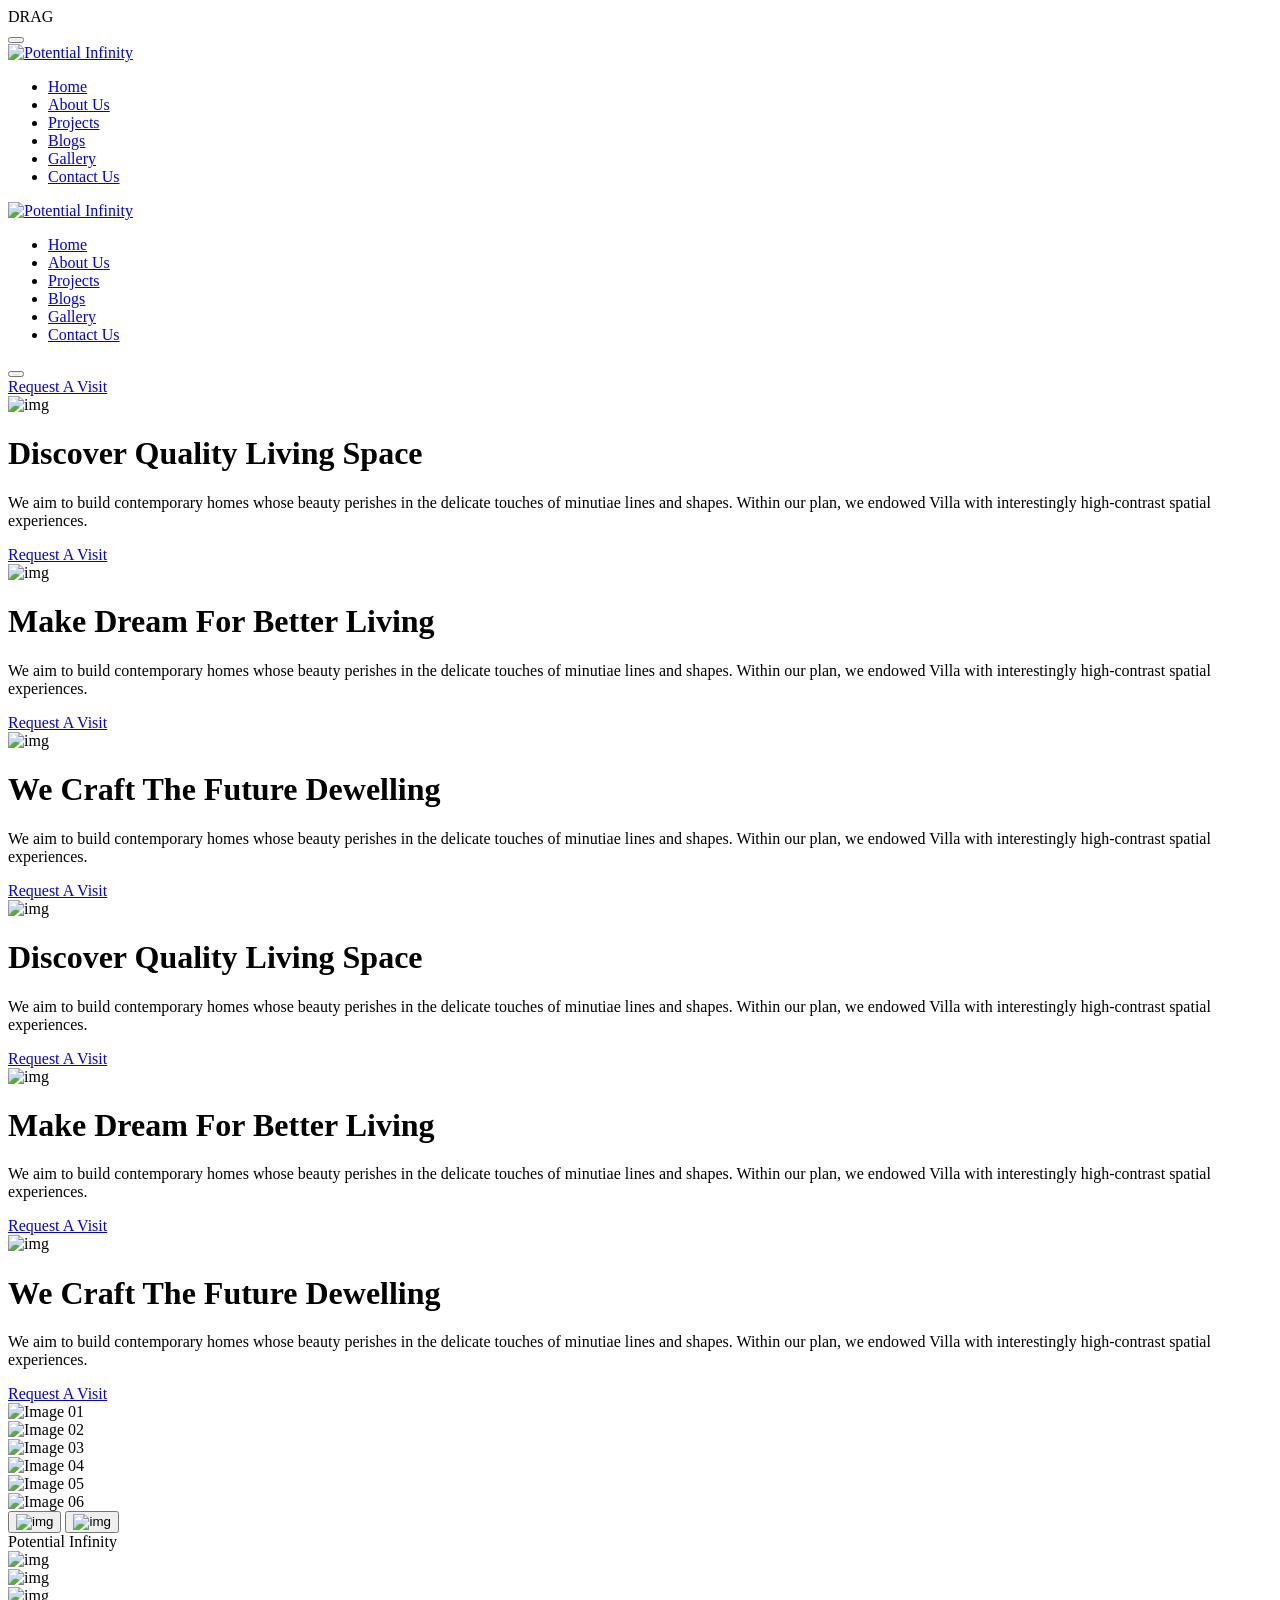
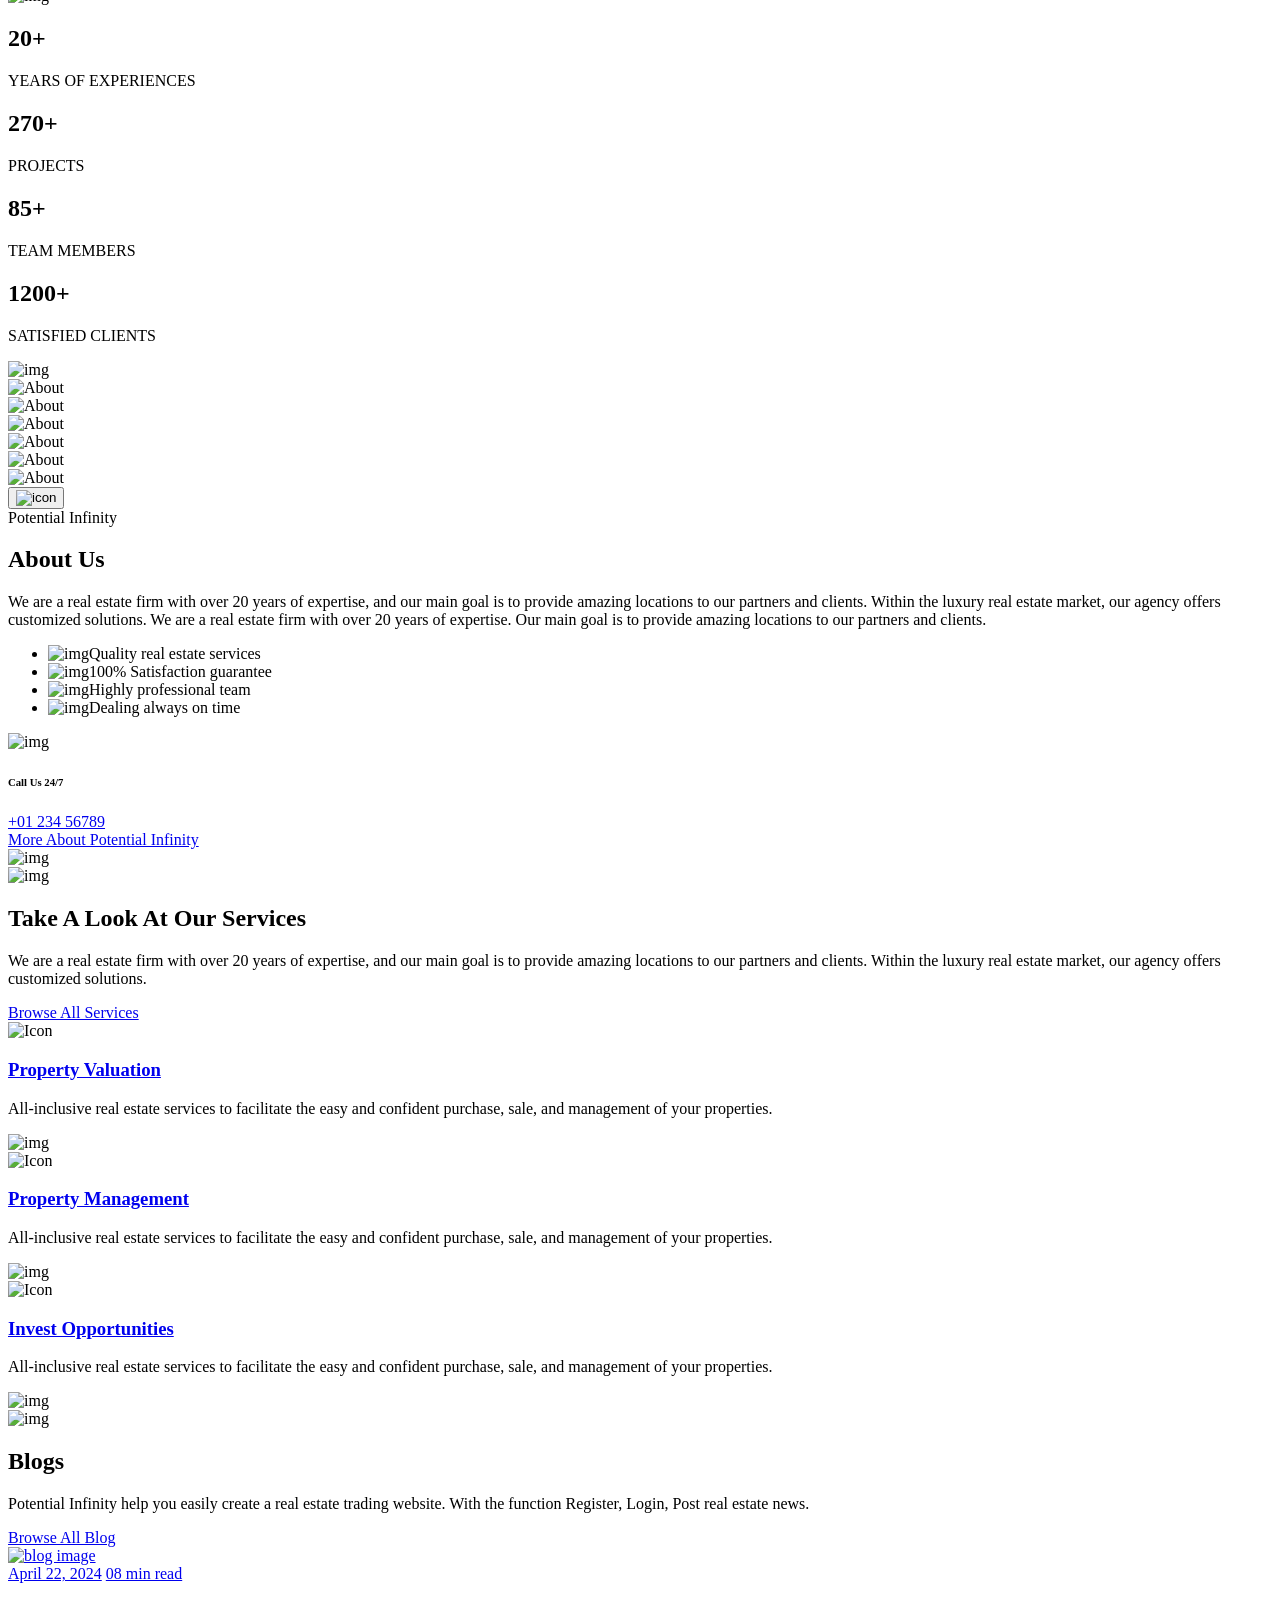
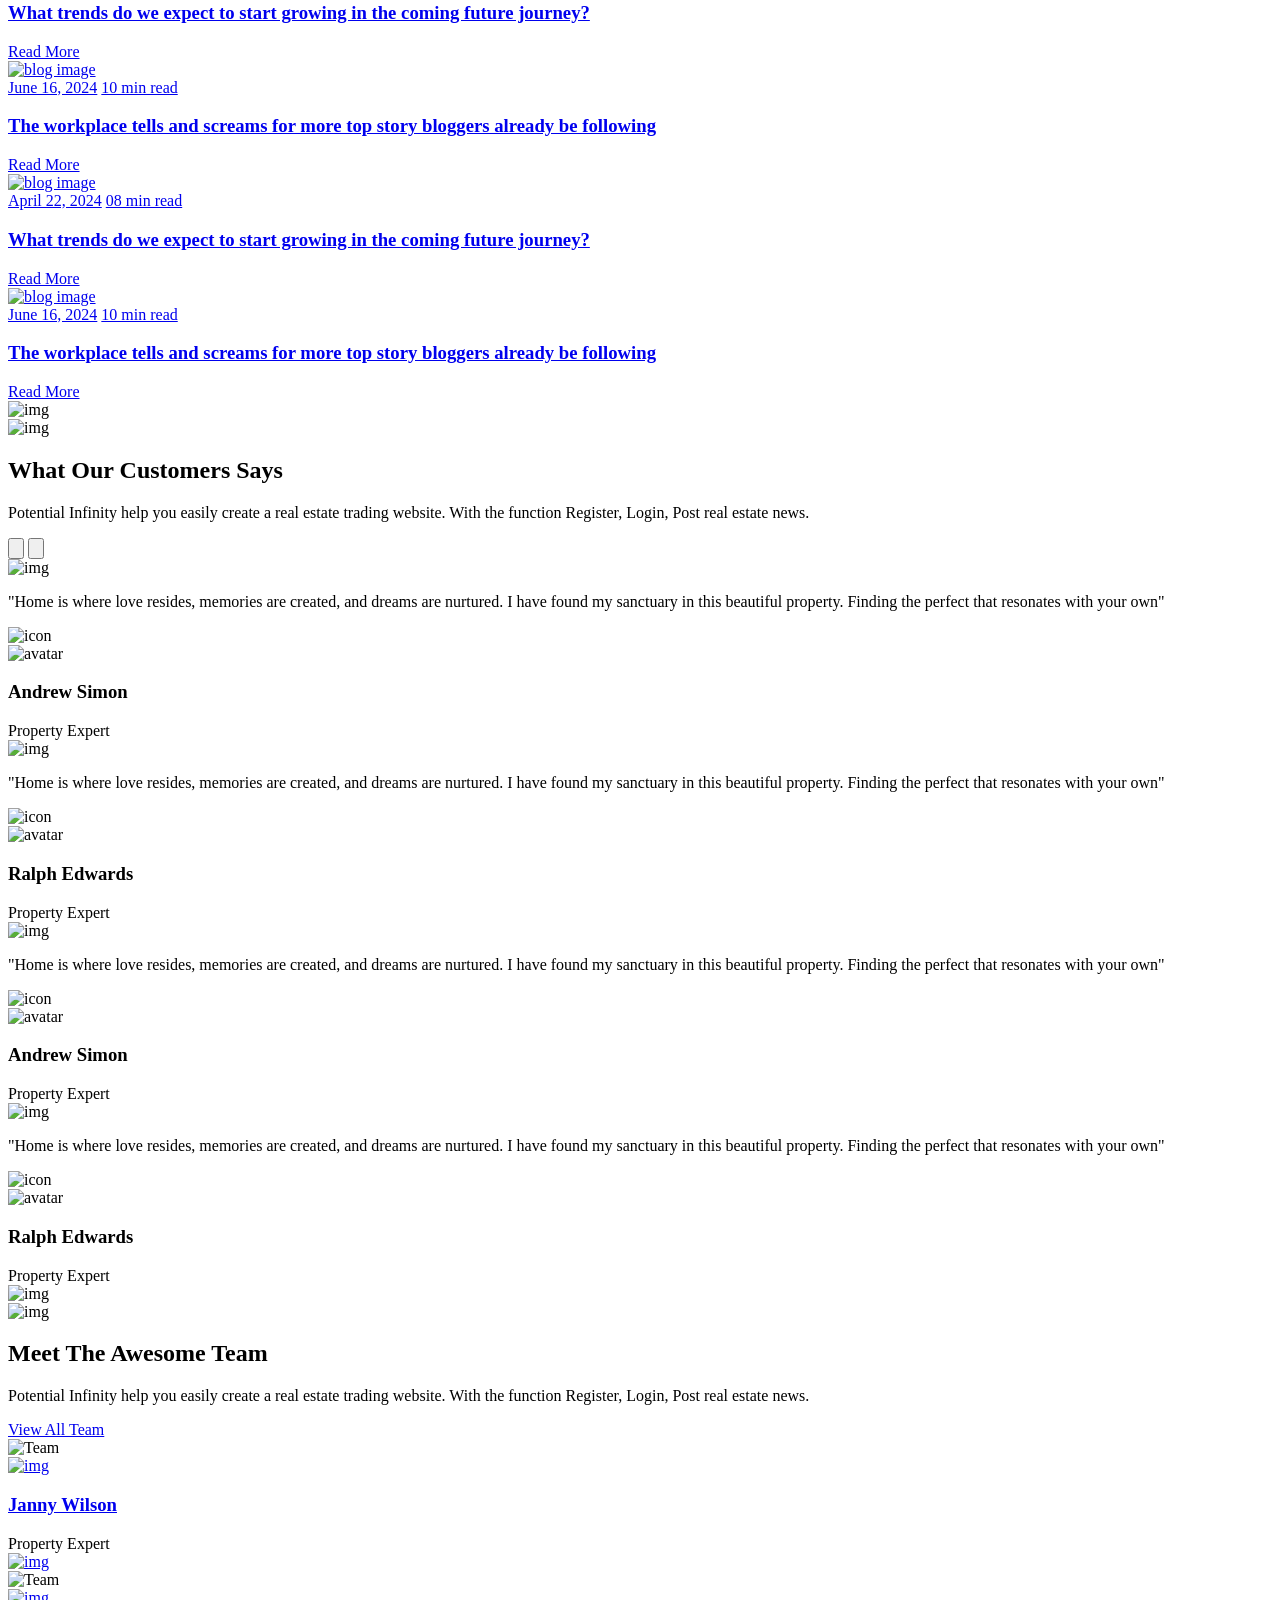
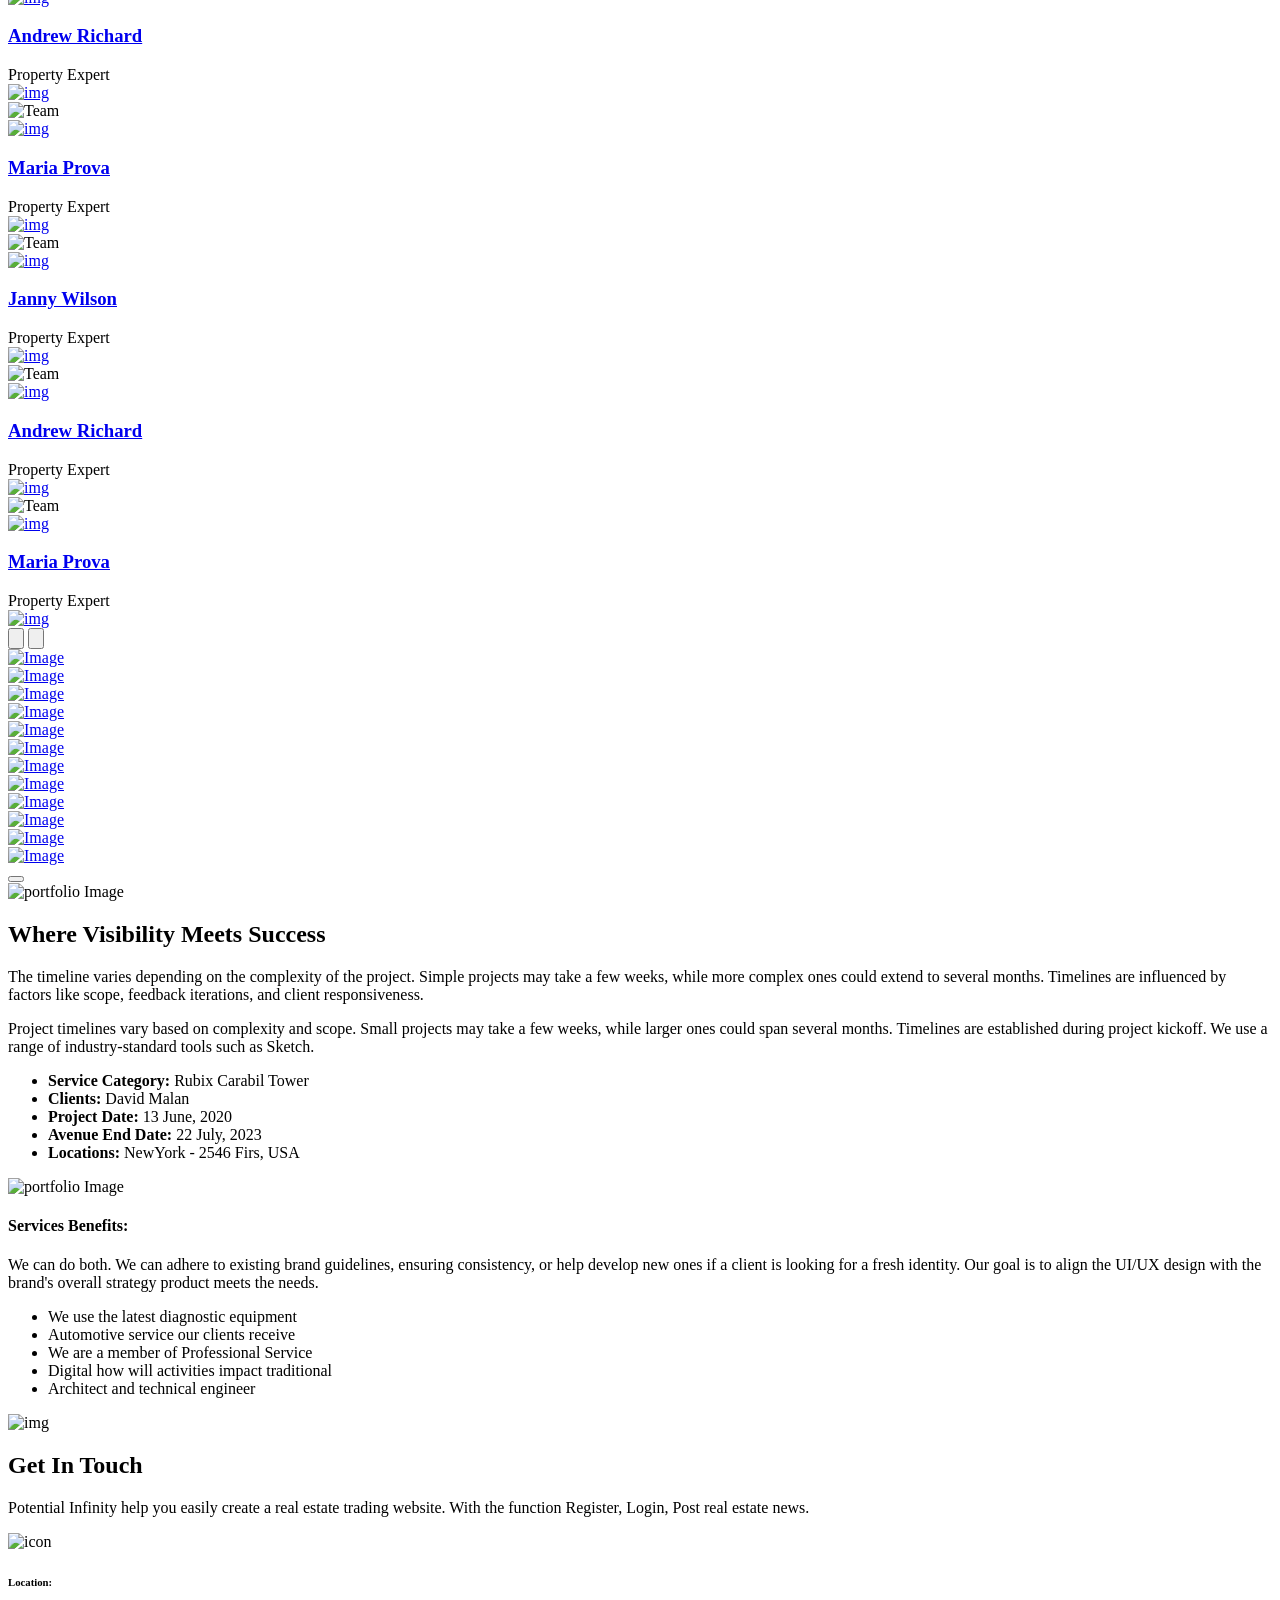
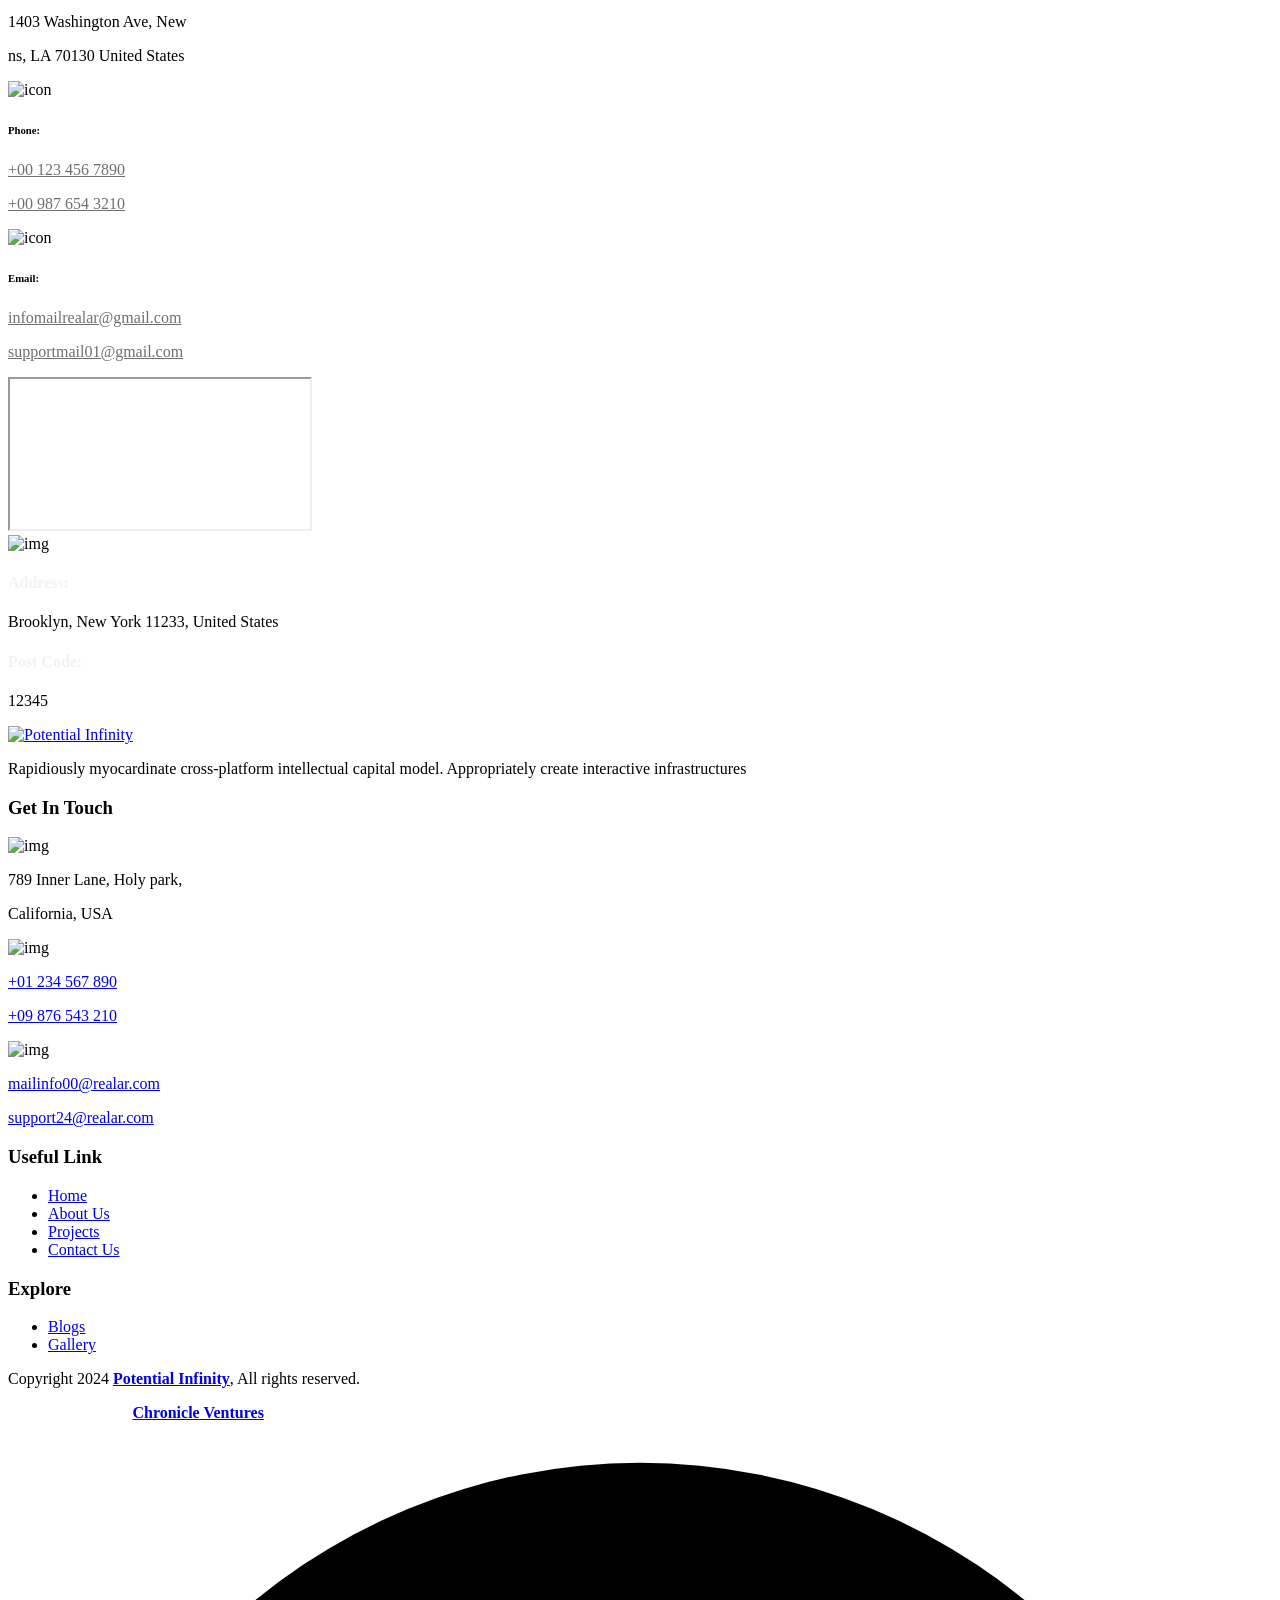
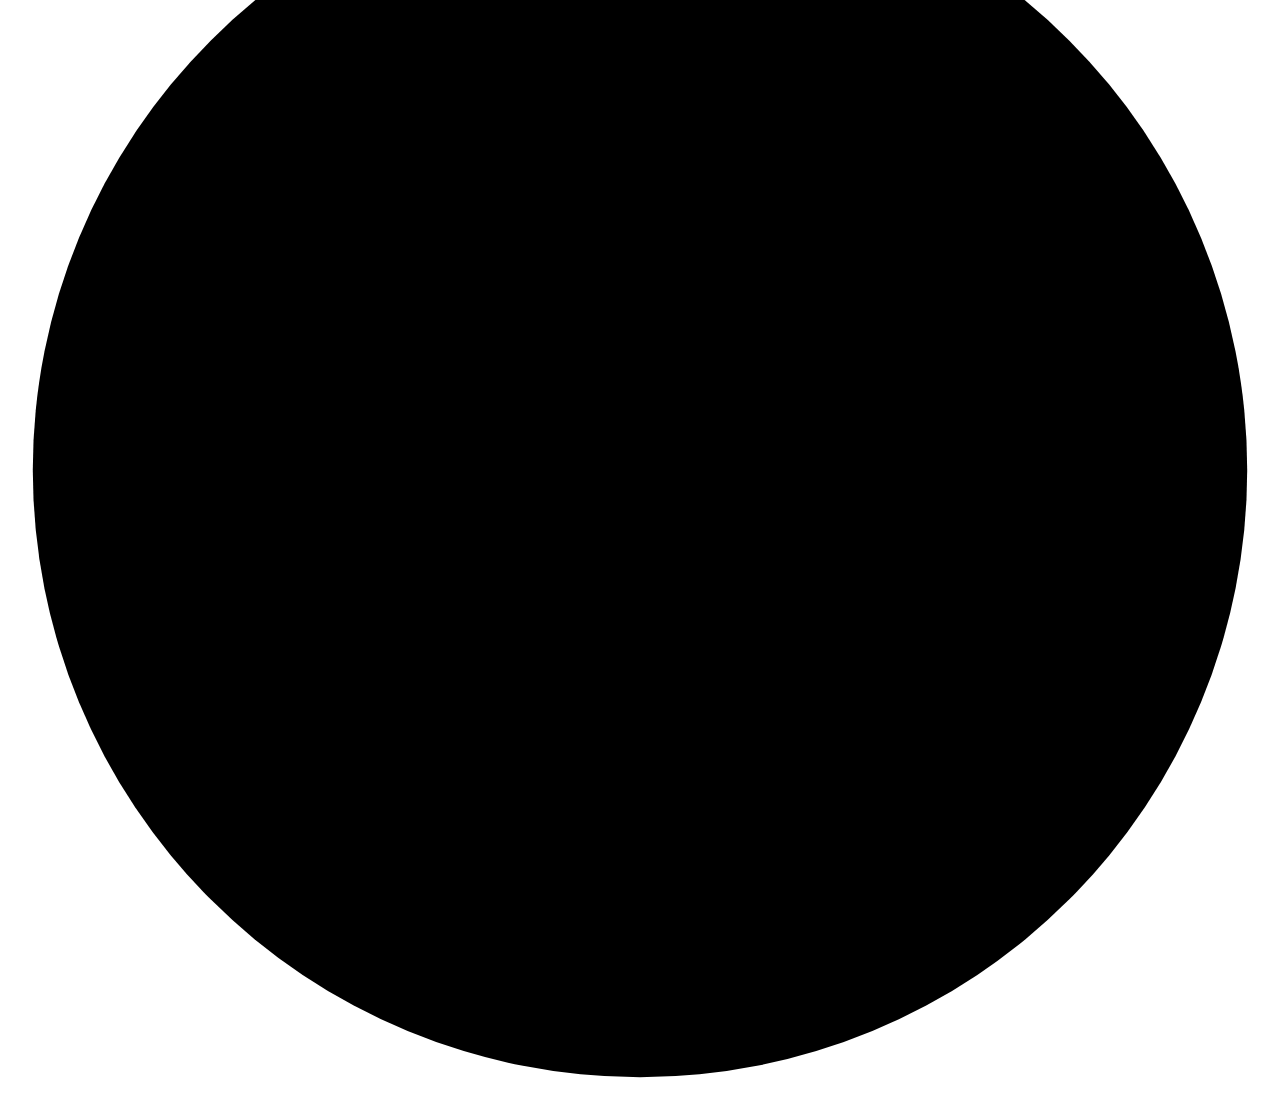
==== index.html @ a65c6270 "Add files via upload" ====
<!doctype html>
<html class="no-js" lang="zxx">


<!-- Mirrored from html.themeholy.com/realar/demo/home-2.html by HTTrack Website Copier/3.x [XR&CO'2014], Mon, 05 Aug 2024 07:59:10 GMT -->
<head>
    <meta charset="utf-8">
    <meta http-equiv="x-ua-compatible" content="ie=edge">
    <title>Potential Infinity</title>
    <meta name="author" content="Potential Infinity">
    <meta name="description" content="Potential Infinity - Real Estate Apartment Complex HTML Template">
    <meta name="keywords" content="Potential Infinity - Real Estate Apartment Complex HTML Template">
    <meta name="robots" content="INDEX,FOLLOW">

    <!-- Mobile Specific Metas -->
    <meta name="viewport" content="width=device-width, initial-scale=1, shrink-to-fit=no">

    <!-- Favicons - Place favicon.ico in the root directory -->
    <link rel="apple-touch-icon" sizes="57x57" href="assets/img/favicons/apple-icon-57x57.png">
    <link rel="apple-touch-icon" sizes="60x60" href="assets/img/favicons/apple-icon-60x60.png">
    <link rel="apple-touch-icon" sizes="72x72" href="assets/img/favicons/apple-icon-72x72.png">
    <link rel="apple-touch-icon" sizes="76x76" href="assets/img/favicons/apple-icon-76x76.png">
    <link rel="apple-touch-icon" sizes="114x114" href="assets/img/favicons/apple-icon-114x114.png">
    <link rel="apple-touch-icon" sizes="120x120" href="assets/img/favicons/apple-icon-120x120.png">
    <link rel="apple-touch-icon" sizes="144x144" href="assets/img/favicons/apple-icon-144x144.png">
    <link rel="apple-touch-icon" sizes="152x152" href="assets/img/favicons/apple-icon-152x152.png">
    <link rel="apple-touch-icon" sizes="180x180" href="assets/img/favicons/apple-icon-180x180.png">
    <link rel="icon" type="image/png" sizes="192x192" href="assets/img/favicons/android-icon-192x192.png">
    <link rel="icon" type="image/png" sizes="32x32" href="assets/img/favicons/favicon-32x32.png">
    <link rel="icon" type="image/png" sizes="96x96" href="assets/img/favicons/favicon-96x96.png">
    <link rel="icon" type="image/png" sizes="16x16" href="assets/img/favicons/favicon-16x16.png">
    <link rel="manifest" href="assets/img/favicons/manifest.json">
    <meta name="msapplication-TileColor" content="#ffffff">
    <meta name="msapplication-TileImage" content="assets/img/favicons/ms-icon-144x144.png">
    <meta name="theme-color" content="#ffffff">

    <!--==============================
	  Google Fonts
	============================== -->
    <link rel="preconnect" href="../../../fonts.googleapis.com/index.html">
    <link rel="preconnect" href="../../../fonts.gstatic.com/index.html" crossorigin>
    <link href="../../../fonts.googleapis.com/css2160f.css?family=Inter:wght@100..900&amp;family=Outfit:wght@100..900&amp;display=swap" rel="stylesheet">

    <!--==============================
	    All CSS File
	============================== -->
    <!-- Bootstrap -->
    <link rel="stylesheet" href="assets/css/bootstrap.min.css">
    <!-- Fontawesome Icon -->
    <link rel="stylesheet" href="assets/css/fontawesome.min.css">
    <!-- Magnific Popup -->
    <link rel="stylesheet" href="assets/css/magnific-popup.min.css">
    <!-- Swiper Js -->
    <link rel="stylesheet" href="assets/css/swiper-bundle.min.css">
    <!-- Theme Custom CSS -->
    <link rel="stylesheet" href="assets/css/style.css">

</head>

<body class="">

    <!--[if lte IE 9]>
    	<p class="browserupgrade">You are using an <strong>outdated</strong> browser. Please <a href="https://browsehappy.com/">upgrade your browser</a> to improve your experience and security.</p>
  	<![endif]-->


    <!--********************************
   		Code Start From Here 
	******************************** -->
    <div class="cursor-follower"></div>

    <!-- slider drag cursor -->
    <div class="slider-drag-cursor"><i class="fas fa-angle-left me-2"></i> DRAG <i class="fas fa-angle-right ms-2"></i></div>

    <!--==============================
     Preloader
  ==============================-->
    <!-- <div id="preloader" class="preloader ">
        <button class="th-btn style2 preloaderCls">Cancel Preloader </button>
        <div id="loader" class="th-preloader">
            <div class="animation-preloader">
                <div class="txt-loading">
                    <span preloader-text="R" class="characters">R</span>

                    <span preloader-text="E" class="characters">E</span>

                    <span preloader-text="A" class="characters">A</span>

                    <span preloader-text="L" class="characters">L</span>

                    <span preloader-text="A" class="characters">A</span>

                    <span preloader-text="R" class="characters">R</span>
                </div>
            </div>
        </div>
    </div>  -->
    <!--==============================
    Mobile Menu
  ============================== -->
    <div class="th-menu-wrapper onepage-nav">
        <div class="th-menu-area text-center">
            <button class="th-menu-toggle"><i class="fal fa-times"></i></button>
            <div class="mobile-logo">
                <a href="index.html">
                    <img src="assets/img/potential-infinity-logo.png" alt="Potential Infinity">
                </a>
            </div>
            <div class="th-mobile-menu">
                <ul>
                    <li>
                        <a href="index.html">
                            Home
                        </a>
                        
                    </li>
                    <li><a href="about.html">
                            About Us
                        </a></li>
                    <li>
                        <a href="projects.html">
                            Projects
                        </a>
                        
                    </li>
                    <li>
                        <a href="blog.html">
                            Blogs
                        </a>
                        
                    </li>
                    <li>
                        <a href="#">
                            Gallery
                        </a>
                        
                    </li>
                    
                    <li><a href="contact.html">
                            Contact Us
                        </a></li>
                </ul>
            </div>
        </div>
    </div>
    <!--==============================
	Header Area
==============================-->
    <header class="th-header header-layout2">
        <div class="sticky-wrapper">
            <!-- Main Menu Area -->
            <div class="menu-area">
                <div class="container">
                    <div class="row align-items-center justify-content-between">
                        <div class="col-auto">
                            <div class="header-logo">
                                <a href="index.html">
                                    <img src="assets/img/potential-infinity-logo.png" alt="Potential Infinity">
                                </a>
                            </div>
                        </div>
                        <div class="col-auto">
                            <nav class="main-menu d-none d-lg-inline-block">
                                <ul>
                                    <li>
                                        <a href="index.html">
                                            Home
                                        </a>
                                        
                                    </li>
                                    <li><a href="about.html">
                                            About Us
                                        </a></li>
                                    <li>
                                        <a href="projects.html">
                                            Projects
                                        </a>
                                        
                                    </li>
                                    <li>
                                        <a href="blog.html">
                                            Blogs
                                        </a>
                                    </li>
                                    <li>
                                        <a href="#">
                                            Gallery
                                        </a>
                                    </li>
                                   
                                    <li><a href="contact.html">
                                            Contact Us
                                        </a></li>
                                </ul>
                            </nav>
                            <div class="header-button d-flex d-lg-none">
                                <button type="button" class="th-menu-toggle sidebar-btn">
                                    <span class="line"></span>
                                    <span class="line"></span>
                                    <span class="line"></span>
                                </button>
                            </div>
                        </div>
                        <div class="col-auto d-none d-xxl-block">
                            <div class="header-button">
                                <a href="contact.html" class="th-btn style2 th-btn-icon">Request A Visit</a>
                            </div>
                        </div>
                    </div>
                </div>
            </div>
        </div>
        </div>
    </header>


<!--==============================
Hero Area
==============================-->
    <div class="th-hero-wrapper hero-2" id="hero">
        <div class="container">
            <div class="swiper th-slider hero-slider1" id="heroSlide1" data-slider-options='{"effect":"fade","loop":false,"thumbs":{"swiper":".hero-grid-thumb"}}'>
                <div class="swiper-wrapper">
                    <div class="swiper-slide">
                        <div class="hero-inner">
                            <div class="row gx-60 gy-50">
                                <div class="col-xl-5">
                                    <div class="hero-thumb2-1">
                                        <img src="assets/img/hero/hero_thumb_2_1.jpg" alt="img">
                                    </div>
                                </div>
                                <div class="col-xl-7">
                                    <div class="hero-style2">
                                        <h1 class="hero-title">
                                            <span class="title1" data-ani="slideinup" data-ani-delay="0.4s">
                                                Discover Quality </span>
                                            <span class="title1" data-ani="slideinup" data-ani-delay="0.5s">
                                                Living Space </span>
                                        </h1>
                                        <p class="hero-text" data-ani="slideinup" data-ani-delay="0.6s">We aim to build contemporary homes whose beauty perishes in the delicate touches of minutiae lines and shapes. Within our plan, we endowed Villa with interestingly high-contrast spatial experiences.</p>
                                        <div class="btn-wrap" data-ani="slideinup" data-ani-delay="0.7s">
                                            <a href="contact.html" class="th-btn style2 th-btn-icon">Request A Visit</a>

                                        </div>
                                    </div>
                                </div>
                            </div>
                        </div>

                    </div>
                    <div class="swiper-slide">
                        <div class="hero-inner">
                            <div class="row gx-60 gy-50">
                                <div class="col-xl-5">
                                    <div class="hero-thumb2-1">
                                        <img src="assets/img/hero/hero_thumb_2_2.jpg" alt="img">
                                    </div>
                                </div>
                                <div class="col-xl-7">
                                    <div class="hero-style2">
                                        <h1 class="hero-title">
                                            <span class="title1" data-ani="slideinup" data-ani-delay="0.4s">
                                                Make Dream </span>
                                            <span class="title1" data-ani="slideinup" data-ani-delay="0.5s">
                                                For Better Living </span>
                                        </h1>
                                        <p class="hero-text" data-ani="slideinup" data-ani-delay="0.6s">We aim to build contemporary homes whose beauty perishes in the delicate touches of minutiae lines and shapes. Within our plan, we endowed Villa with interestingly high-contrast spatial experiences.</p>
                                        <div class="btn-wrap" data-ani="slideinup" data-ani-delay="0.7s">
                                            <a href="contact.html" class="th-btn style2 th-btn-icon">Request A Visit</a>

                                        </div>
                                    </div>
                                </div>
                            </div>
                        </div>

                    </div>
                    <div class="swiper-slide">
                        <div class="hero-inner">
                            <div class="row gx-60 gy-50">
                                <div class="col-xl-5">
                                    <div class="hero-thumb2-1">
                                        <img src="assets/img/hero/hero_thumb_2_3.jpg" alt="img">
                                    </div>
                                </div>
                                <div class="col-xl-7">
                                    <div class="hero-style2">
                                        <h1 class="hero-title">
                                            <span class="title1" data-ani="slideinup" data-ani-delay="0.4s">
                                                We Craft The </span>
                                            <span class="title1" data-ani="slideinup" data-ani-delay="0.5s">
                                                Future Dewelling </span>
                                        </h1>
                                        <p class="hero-text" data-ani="slideinup" data-ani-delay="0.6s">We aim to build contemporary homes whose beauty perishes in the delicate touches of minutiae lines and shapes. Within our plan, we endowed Villa with interestingly high-contrast spatial experiences.</p>
                                        <div class="btn-wrap" data-ani="slideinup" data-ani-delay="0.7s">
                                            <a href="contact.html" class="th-btn style2 th-btn-icon">Request A Visit</a>

                                        </div>
                                    </div>
                                </div>
                            </div>
                        </div>

                    </div>
                    <div class="swiper-slide">
                        <div class="hero-inner">
                            <div class="row gx-60 gy-50">
                                <div class="col-xl-5">
                                    <div class="hero-thumb2-1">
                                        <img src="assets/img/hero/hero_thumb_2_1.jpg" alt="img">
                                    </div>
                                </div>
                                <div class="col-xl-7">
                                    <div class="hero-style2">
                                        <h1 class="hero-title">
                                            <span class="title1" data-ani="slideinup" data-ani-delay="0.4s">
                                                Discover Quality </span>
                                            <span class="title1" data-ani="slideinup" data-ani-delay="0.5s">
                                                Living Space </span>
                                        </h1>
                                        <p class="hero-text" data-ani="slideinup" data-ani-delay="0.6s">We aim to build contemporary homes whose beauty perishes in the delicate touches of minutiae lines and shapes. Within our plan, we endowed Villa with interestingly high-contrast spatial experiences.</p>
                                        <div class="btn-wrap" data-ani="slideinup" data-ani-delay="0.7s">
                                            <a href="contact.html" class="th-btn style2 th-btn-icon">Request A Visit</a>

                                        </div>
                                    </div>
                                </div>
                            </div>
                        </div>

                    </div>
                    <div class="swiper-slide">
                        <div class="hero-inner">
                            <div class="row gx-60 gy-50">
                                <div class="col-xl-5">
                                    <div class="hero-thumb2-1">
                                        <img src="assets/img/hero/hero_thumb_2_2.jpg" alt="img">
                                    </div>
                                </div>
                                <div class="col-xl-7">
                                    <div class="hero-style2">
                                        <h1 class="hero-title">
                                            <span class="title1" data-ani="slideinup" data-ani-delay="0.4s">
                                                Make Dream </span>
                                            <span class="title1" data-ani="slideinup" data-ani-delay="0.5s">
                                                For Better Living </span>
                                        </h1>
                                        <p class="hero-text" data-ani="slideinup" data-ani-delay="0.6s">We aim to build contemporary homes whose beauty perishes in the delicate touches of minutiae lines and shapes. Within our plan, we endowed Villa with interestingly high-contrast spatial experiences.</p>
                                        <div class="btn-wrap" data-ani="slideinup" data-ani-delay="0.7s">
                                            <a href="contact.html" class="th-btn style2 th-btn-icon">Request A Visit</a>

                                        </div>
                                    </div>
                                </div>
                            </div>
                        </div>

                    </div>
                    <div class="swiper-slide">
                        <div class="hero-inner">
                            <div class="row gx-60 gy-50">
                                <div class="col-xl-5">
                                    <div class="hero-thumb2-1">
                                        <img src="assets/img/hero/hero_thumb_2_3.jpg" alt="img">
                                    </div>
                                </div>
                                <div class="col-xl-7">
                                    <div class="hero-style2">
                                        <h1 class="hero-title">
                                            <span class="title1" data-ani="slideinup" data-ani-delay="0.4s">
                                                We Craft The </span>
                                            <span class="title1" data-ani="slideinup" data-ani-delay="0.5s">
                                                Future Dewelling </span>
                                        </h1>
                                        <p class="hero-text" data-ani="slideinup" data-ani-delay="0.6s">We aim to build contemporary homes whose beauty perishes in the delicate touches of minutiae lines and shapes. Within our plan, we endowed Villa with interestingly high-contrast spatial experiences.</p>
                                        <div class="btn-wrap" data-ani="slideinup" data-ani-delay="0.7s">
                                            <a href="contact.html" class="th-btn style2 th-btn-icon">Request A Visit</a>

                                        </div>
                                    </div>
                                </div>
                            </div>
                        </div>

                    </div>
                </div>
            </div>

            <div class="row gx-60 justify-content-end">
                <div class="col-xl-7">
                    <div class="slider-area hero-slider-thumb-wrap">
                        <div class="swiper th-slider hero-grid-thumb" data-slider-options='{"effect":"slide","loop":false,"slidesPerView":"3"}'>
                            <div class="swiper-wrapper">
                                <div class="swiper-slide">
                                    <div class="box-img">
                                        <img src="assets/img/hero/hero_thumb_2_1.jpg" alt="Image">
                                        <span class="slider-number">01</span>
                                    </div>
                                </div>
                                <div class="swiper-slide">
                                    <div class="box-img">
                                        <img src="assets/img/hero/hero_thumb_2_2.jpg" alt="Image">
                                        <span class="slider-number">02</span>
                                    </div>
                                </div>
                                <div class="swiper-slide">
                                    <div class="box-img">
                                        <img src="assets/img/hero/hero_thumb_2_3.jpg" alt="Image">
                                        <span class="slider-number">03</span>
                                    </div>
                                </div>
                                <div class="swiper-slide">
                                    <div class="box-img">
                                        <img src="assets/img/hero/hero_thumb_2_1.jpg" alt="Image">
                                        <span class="slider-number">04</span>
                                    </div>
                                </div>
                                <div class="swiper-slide">
                                    <div class="box-img">
                                        <img src="assets/img/hero/hero_thumb_2_2.jpg" alt="Image">
                                        <span class="slider-number">05</span>
                                    </div>
                                </div>
                                <div class="swiper-slide">
                                    <div class="box-img">
                                        <img src="assets/img/hero/hero_thumb_2_3.jpg" alt="Image">
                                        <span class="slider-number">06</span>
                                    </div>
                                </div>
                            </div>
                        </div>
                        <button data-slider-prev="#heroSlide1" class="slider-arrow style2"><img src="assets/img/icon/arrow-left.svg" alt="img"></button>
                        <button data-slider-next="#heroSlide1" class="slider-arrow style2 slider-next"><img src="assets/img/icon/arrow-right.svg" alt="img"></button>
                    </div>
                </div>
            </div>
        </div>
        <div class="about-tag">
            <div class="about-experience-tag">
                <span class="circle-title-anime">Potential Infinity</span>
            </div>
            <div class="about-tag-thumb">
                <img src="assets/img/normal/about_1_3.png" alt="img">
            </div>
        </div>
        <div class="hero-bg-shape2-1 spin shape-mockup" data-top="14%" data-left="1%">
            <img src="assets/img/shape/section_shape_2_1.jpg" alt="img">
        </div>
    </div>
    <!--======== / Hero Section ========-->
    <!--==============================
Counter Area  
==============================-->
    <div class="counter-area-2 bg-gray overflow-hidden">
        <div class="sec-bg-shape2-1 spin shape-mockup d-xl-block d-none" data-bottom="9%" data-right="-3%">
            <img src="assets/img/shape/section_shape_2_1.jpg" alt="img">
        </div>
        <div class="sec-bg-shape2-2 wave-anim shape-mockup d-xl-block d-none" data-top="19%" data-left="2%" data-bg-src="assets/img/shape/section_shape_2_2.jpg">
        </div>
        <div class="container">
            <div class="counter-card-wrap space">
                <div class="counter-card style2">
                    <div class="media-body">
                        <h2 class="box-number"><span class="counter-number">20</span>+</h2>
                        <p class="box-text">YEARS OF EXPERIENCES</p>
                    </div>
                </div>
                <div class="counter-card style2">
                    <div class="media-body">
                        <h2 class="box-number"><span class="counter-number">270</span>+</h2>
                        <p class="box-text">PROJECTS</p>
                    </div>
                </div>
                <div class="counter-card style2">
                    <div class="media-body">
                        <h2 class="box-number"><span class="counter-number">85</span>+</h2>
                        <p class="box-text">TEAM MEMBERS</p>
                    </div>
                </div>
                <div class="counter-card style2">
                    <div class="media-body">
                        <h2 class="box-number"><span class="counter-number">1200</span>+</h2>
                        <p class="box-text">SATISFIED CLIENTS</p>
                    </div>
                </div>
            </div>
        </div>
    </div>
    <!--==============================
About Area  
==============================-->
    <div class="overflow-hidden space" id="about-sec">
        <div class="sec-bg-shape2-1 spin shape-mockup d-xl-block d-none" data-bottom="9%" data-right="13%">
            <img src="assets/img/shape/section_shape_2_1.jpg" alt="img">
        </div>
        <div class="container">
            <div class="row align-items-center flex-row-reverse">
                <div class="col-xl-7 mb-50 mb-xl-0">
                    <div class="img-box2">
                        <div class="slider-area">
                            <div class="swiper th-slider about-thumb-slider" id="aboutSlider1" data-slider-options='{"breakpoints":{"0":{"slidesPerView":1},"576":{"slidesPerView":"1"},"768":{"slidesPerView":"1","effect":"fade"},"992":{"slidesPerView":"3"},"1200":{"slidesPerView":"3"}},"effect":"coverflow","coverflowEffect":{"rotate":"0","stretch":"350","depth":"215","modifier":"1"},"centeredSlides":"true"}'>
                                <div class="swiper-wrapper">
                                    <div class="swiper-slide">
                                        <div class="img1">
                                            <img src="assets/img/normal/about_2_1.png" alt="About">
                                        </div>
                                    </div>
                                    <div class="swiper-slide">
                                        <div class="img1">
                                            <img src="assets/img/normal/about_2_2.png" alt="About">
                                        </div>
                                    </div>
                                    <div class="swiper-slide">
                                        <div class="img1">
                                            <img src="assets/img/normal/about_2_3.png" alt="About">
                                        </div>
                                    </div>
                                    <div class="swiper-slide">
                                        <div class="img1">
                                            <img src="assets/img/normal/about_2_1.png" alt="About">
                                        </div>
                                    </div>
                                    <div class="swiper-slide">
                                        <div class="img1">
                                            <img src="assets/img/normal/about_2_2.png" alt="About">
                                        </div>
                                    </div>
                                    <div class="swiper-slide">
                                        <div class="img1">
                                            <img src="assets/img/normal/about_2_3.png" alt="About">
                                        </div>
                                    </div>
                                </div>
                            </div>
                            <button data-slider-next="#aboutSlider1" class="slider-arrow slider-next"><img src="assets/img/icon/arrow-right.svg" alt="icon"></button>
                        </div>
                        <div class="about-tag">
                            <div class="about-experience-tag">
                                <span class="circle-title-anime">Potential Infinity</span>
                            </div>
                            <a href="https://www.youtube.com/watch?v=_sI_Ps7JSEk" class="play-btn popup-video"><i class="fa-sharp fa-solid fa-play"></i></a>
                        </div>
                    </div>
                </div>
                <div class="col-xl-5">
                    <div class="title-area mb-32">
                        <h2 class="sec-title style2">About Us</h2>
                        <p class="sec-text">We are a real estate firm with over 20 years of expertise, and our main goal is to provide amazing locations to our partners and clients. Within the luxury real estate market, our agency offers customized solutions. We are a real estate firm with over 20 years of expertise. Our main goal is to provide amazing locations to our partners and clients.</p>
                    </div>
                    <div class="about-wrap2">
                        <div class="checklist style2">
                            <ul>
                                <li><img src="assets/img/icon/checkmark.svg" alt="img">Quality real estate services</li>
                                <li><img src="assets/img/icon/checkmark.svg" alt="img">100% Satisfaction guarantee</li>
                                <li><img src="assets/img/icon/checkmark.svg" alt="img">Highly professional team</li>
                                <li><img src="assets/img/icon/checkmark.svg" alt="img">Dealing always on time</li>
                            </ul>
                        </div>
                        <div class="call-btn">
                            <div class="icon-btn">
                                <img src="assets/img/icon/phone.svg" alt="img">
                            </div>
                            <div class="btn-content">
                                <h6 class="btn-title">Call Us 24/7</h6>
                                <span class="btn-text"><a href="tel:0123456789">+01 234 56789</a></span>
                            </div>
                        </div>
                    </div>
                    <div class="btn-wrap mt-5">
                        <a href="about.html" class="th-btn style2 th-btn-icon">More About Potential Infinity</a>
                    </div>
                </div>
            </div>
        </div>
    </div>


    <!--==============================
Service Area  
==============================-->
    <section class="service-area-2 rounded-80 space bg-gray">
        <div class="sec-bg-shape2-1 spin shape-mockup d-xl-block d-none" data-bottom="5%" data-left="12%">
            <img src="assets/img/shape/section_shape_2_1.jpg" alt="img">
        </div>
        <div class="sec-bg-shape2-2 wave-anim shape-mockup d-xl-block d-none" data-top="-3%" data-left="5%" data-bg-src="assets/img/shape/section_shape_2_2.jpg">
        </div>
        <div class="sec-bg-shape2-3 jump shape-mockup d-xl-block d-none" data-top="10%" data-right="2%">
            <img src="assets/img/shape/section_shape_2_3.jpg" alt="img">
        </div>
        <div class="container">
            <div class="row justify-content-between align-items-center">
                <div class="col-lg-6">
                    <div class="title-area">
                        <h2 class="sec-title">Take A Look At Our Services</h2>
                        <p class="sec-text">We are a real estate firm with over 20 years of expertise, and our main goal is to provide amazing locations to our partners and clients. Within the luxury real estate market, our agency offers customized solutions.</p>
                    </div>
                </div>
                <div class="col-auto">
                    <div class="sec-btn">
                        <a href="service.html" class="th-btn style2 th-btn-icon">Browse All Services</a>
                    </div>
                </div>
            </div>
            <div class="swiper th-slider" data-slider-options='{"breakpoints":{"0":{"slidesPerView":1},"576":{"slidesPerView":"1"},"768":{"slidesPerView":"2"},"992":{"slidesPerView":"2"},"1200":{"slidesPerView":"3"}}}'>
                <div class="swiper-wrapper">
                    <div class="swiper-slide">
                        <div class="service-card style2">
                            <div class="service-card-icon">
                                <img src="assets/img/icon/service-icon2-1.svg" alt="Icon">
                            </div>
                            <h3 class="box-title"><a href="property-details.html">Property Valuation</a></h3>
                            <p class="box-text">All-inclusive real estate services to facilitate the easy and confident purchase, sale, and management of your properties.</p>
                            <div class="service-img img-shine">
                                <img src="assets/img/service/1-1.png" alt="img">
                            </div>
                        </div>
                    </div>
                    <div class="swiper-slide">
                        <div class="service-card style2">
                            <div class="service-card-icon">
                                <img src="assets/img/icon/service-icon2-2.svg" alt="Icon">
                            </div>
                            <h3 class="box-title"><a href="property-details.html">Property Management</a></h3>
                            <p class="box-text">All-inclusive real estate services to facilitate the easy and confident purchase, sale, and management of your properties.</p>
                            <div class="service-img img-shine">
                                <img src="assets/img/service/1-2.png" alt="img">
                            </div>
                        </div>
                    </div>
                    <div class="swiper-slide">
                        <div class="service-card style2">
                            <div class="service-card-icon">
                                <img src="assets/img/icon/service-icon2-3.svg" alt="Icon">
                            </div>
                            <h3 class="box-title"><a href="property-details.html">Invest Opportunities</a></h3>
                            <p class="box-text">All-inclusive real estate services to facilitate the easy and confident purchase, sale, and management of your properties.</p>
                            <div class="service-img img-shine">
                                <img src="assets/img/service/1-3.png" alt="img">
                            </div>
                        </div>
                    </div>
                </div>
            </div>
        </div>
    </section>

    <!--==============================
Portfolio Area  
==============================-->
    <!-- <section class="space bg-title-dark overflow-hidden">
        <div class="project-bg-shape2-1 sec-bg-shape2-1 text-white jump shape-mockup" data-bottom="9%" data-left="3%">
            <img src="assets/img/shape/section_shape_2_3.jpg" alt="img">
        </div>
        <div class="container">
            <div class="row justify-content-lg-between justify-content-center align-items-center">
                <div class="col-xxl-6 col-xl-7 col-lg-6">
                    <div class="title-area text-lg-start text-center">
                        <h2 class="sec-title text-white">Browse Our Latest Projects</h2>
                        <p class="sec-text text-white">We are a real estate firm with over 20 years of expertise, and our main goal is to provide amazing locations to our partners and clients. </p>
                    </div>
                </div>
                <div class="col-auto">
                    <div class="sec-btn">
                        <a href="project.html" class="th-btn style-border3 th-btn-icon">Browse All Project</a>
                    </div>
                </div>
            </div>
        </div>
        <div class="container-fluid p-0">
            <div class="slider-area project-slider2">
                <div class="swiper th-slider" id="projectSlider2" data-slider-options='{"breakpoints":{"0":{"slidesPerView":1},"576":{"slidesPerView":"1"},"768":{"slidesPerView":"2"},"992":{"slidesPerView":"3"},"1200":{"slidesPerView":"3"}}}'>
                    <div class="swiper-wrapper">
                        <div class="swiper-slide">
                            <div class="portfolio-card style2">
                                <div class="portfolio-img img-shine" data-bs-toggle="modal" data-bs-target="#portfolioModal">
                                    <img src="assets/img/project/project_2_1.png" alt="project image">
                                    <div class="portfolio-card-shape">
                                        <img src="assets/img/project/project_shape1_1.png" alt="img">
                                    </div>
                                </div>
                                <div class="portfolio-content">
                                    <h3 class="portfolio-title"><a href="property-details.html">Villa Vroondal</a></h3>
                                    <p class="portfolio-text">We are a real estate firm with over 20 years of expertise, and our main goal is to provide amazing locations to our partners and clients.</p>
                                </div>
                            </div>
                        </div>

                        <div class="swiper-slide">
                            <div class="portfolio-card style2">
                                <div class="portfolio-img img-shine" data-bs-toggle="modal" data-bs-target="#portfolioModal">
                                    <img src="assets/img/project/project_2_2.png" alt="project image">
                                    <div class="portfolio-card-shape">
                                        <img src="assets/img/project/project_shape1_1.png" alt="img">
                                    </div>
                                </div>
                                <div class="portfolio-content">
                                    <h3 class="portfolio-title"><a href="property-details.html">Villa Sakura</a></h3>
                                    <p class="portfolio-text">We are a real estate firm with over 20 years of expertise, and our main goal is to provide amazing locations to our partners and clients.</p>
                                </div>
                            </div>
                        </div>

                        <div class="swiper-slide">
                            <div class="portfolio-card style2">
                                <div class="portfolio-img img-shine" data-bs-toggle="modal" data-bs-target="#portfolioModal">
                                    <img src="assets/img/project/project_2_3.png" alt="project image">
                                    <div class="portfolio-card-shape">
                                        <img src="assets/img/project/project_shape1_1.png" alt="img">
                                    </div>
                                </div>
                                <div class="portfolio-content">
                                    <h3 class="portfolio-title"><a href="property-details.html">Villa Zuiderpark</a></h3>
                                    <p class="portfolio-text">We are a real estate firm with over 20 years of expertise, and our main goal is to provide amazing locations to our partners and clients.</p>
                                </div>
                            </div>
                        </div>

                        <div class="swiper-slide">
                            <div class="portfolio-card style2">
                                <div class="portfolio-img img-shine" data-bs-toggle="modal" data-bs-target="#portfolioModal">
                                    <img src="assets/img/project/project_2_1.png" alt="project image">
                                    <div class="portfolio-card-shape">
                                        <img src="assets/img/project/project_shape1_1.png" alt="img">
                                    </div>
                                </div>
                                <div class="portfolio-content">
                                    <h3 class="portfolio-title"><a href="property-details.html">Villa Vroondal</a></h3>
                                    <p class="portfolio-text">We are a real estate firm with over 20 years of expertise, and our main goal is to provide amazing locations to our partners and clients.</p>
                                </div>
                            </div>
                        </div>

                        <div class="swiper-slide">
                            <div class="portfolio-card style2">
                                <div class="portfolio-img img-shine" data-bs-toggle="modal" data-bs-target="#portfolioModal">
                                    <img src="assets/img/project/project_2_2.png" alt="project image">
                                    <div class="portfolio-card-shape">
                                        <img src="assets/img/project/project_shape1_1.png" alt="img">
                                    </div>
                                </div>
                                <div class="portfolio-content">
                                    <h3 class="portfolio-title"><a href="property-details.html">Villa Sakura</a></h3>
                                    <p class="portfolio-text">We are a real estate firm with over 20 years of expertise, and our main goal is to provide amazing locations to our partners and clients.</p>
                                </div>
                            </div>
                        </div>

                        <div class="swiper-slide">
                            <div class="portfolio-card style2">
                                <div class="portfolio-img img-shine" data-bs-toggle="modal" data-bs-target="#portfolioModal">
                                    <img src="assets/img/project/project_2_3.png" alt="project image">
                                    <div class="portfolio-card-shape">
                                        <img src="assets/img/project/project_shape1_1.png" alt="img">
                                    </div>
                                </div>
                                <div class="portfolio-content">
                                    <h3 class="portfolio-title"><a href="property-details.html">Villa Zuiderpark</a></h3>
                                    <p class="portfolio-text">We are a real estate firm with over 20 years of expertise, and our main goal is to provide amazing locations to our partners and clients.</p>
                                </div>
                            </div>
                        </div>

                    </div>
                </div>
                <button data-slider-prev="#projectSlider2" class="slider-arrow slider-prev"><img src="assets/img/icon/arrow-left.svg" alt="img"></button>
            </div>
        </div>
    </section> -->


<!--==============================
Gallery Area  
==============================-->
    <!-- <div class="bg-title-dark">
        <div class="bg-gray rounded-80 space">
            <div class="gallery-bg-shape2-1 spin shape-mockup d-xl-block d-none" data-top="32%" data-right="37%">
                <img src="assets/img/shape/section_shape_2_1.jpg" alt="img">
            </div>
            <div class="gallery-bg-shape2-2 wave-anim shape-mockup d-xl-block d-none" data-top="16%" data-right="22%" data-bg-src="assets/img/shape/section_shape_2_2.jpg"></div>
            <div class="gallery-bg-shape2-3 jump shape-mockup d-xl-block d-none" data-top="18%" data-left="10%">
                <img src="assets/img/shape/section_shape_2_3.jpg" alt="img">
            </div>
            <div class="gallery-bg-shape2-4 wave-anim shape-mockup d-xl-block d-none" data-bottom="16%" data-left="10%" data-bg-src="assets/img/shape/section_shape_2_2.jpg"></div>
            <div class="gallery-bg-shape2-5 spin shape-mockup d-xl-block d-none" data-bottom="15%" data-right="32%">
                <img src="assets/img/shape/section_shape_2_1.jpg" alt="img">
            </div>
            <div class="container th-container">
                <div class="gallery-wrap1">
                    <div class="row justify-content-center">

                        <div class="col-lg-6 col-md-8 order-md-2">
                            <div class="title-area mb-md-0 text-center">
                                <h2 class="sec-title">Get In Touch Today To Get A Free Project Quote</h2>
                                <div class="btn-wrap mt-4 justify-content-center">
                                    <a href="contact.html" class="th-btn mb-0 style2 th-btn-icon">Get In Touch</a>
                                </div>
                            </div>
                        </div>
                        <div class="col-12 order-md-1">
                            <ul class="gallery-list-1">
                                <li class="gallery-card">
                                    <a class="popup-image" href="assets/img/gallery/2-1.png">
                                        <img src="assets/img/gallery/2-1.png" alt="img">
                                        <i class="fal fa-plus"></i>
                                    </a>
                                </li>
                                <li class="gallery-card">
                                    <a class="popup-image" href="assets/img/gallery/2-2.png">
                                        <img src="assets/img/gallery/2-2.png" alt="img">
                                        <i class="fal fa-plus"></i>
                                    </a>
                                </li>
                                <li class="gallery-card">
                                    <a class="popup-image" href="assets/img/gallery/2-3.png">
                                        <img src="assets/img/gallery/2-3.png" alt="img">
                                        <i class="fal fa-plus"></i>
                                    </a>
                                </li>
                            </ul>
                        </div>
                        <div class="col-12 order-md-3">
                            <ul class="gallery-list-2">
                                <li class="gallery-card">
                                    <a class="popup-image" href="assets/img/gallery/2-4.png">
                                        <img src="assets/img/gallery/2-4.png" alt="img">
                                        <i class="fal fa-plus"></i>
                                    </a>
                                </li>
                                <li class="gallery-card">
                                    <a class="popup-image" href="assets/img/gallery/2-5.png">
                                        <img src="assets/img/gallery/2-5.png" alt="img">
                                        <i class="fal fa-plus"></i>
                                    </a>
                                </li>
                                <li class="gallery-card">
                                    <a class="popup-image" href="assets/img/gallery/2-6.png">
                                        <img src="assets/img/gallery/2-6.png" alt="img">
                                        <i class="fal fa-plus"></i>
                                    </a>
                                </li>
                            </ul>
                        </div>
                    </div>
                </div>
            </div>
        </div>
    </div> -->
    


    <!--==============================
Blog Area  
==============================-->
<section class="overflow-hidden space bg-title-dark">
    <div class="sec-bg-shape2-3 jump shape-mockup d-xl-block d-none text-white" data-bottom="40%" data-right="0%">
        <img src="assets/img/shape/section_shape_2_3.jpg" alt="img">
    </div>
    <div class="container">
        <div class="row justify-content-lg-between justify-content-center align-items-end">
            <div class="col-xl-5 col-lg-6">
                <div class="title-area text-lg-start text-center">
                    <h2 class="sec-title text-white">Blogs</h2>
                    <p class="text-white">Potential Infinity help you easily create a real estate trading website. With the function Register, Login, Post real estate news.</p>
                </div>
            </div>
            <div class="col-lg-auto">
                <div class="sec-btn">
                    <a href="blog.html" class="th-btn style-border3 th-btn-icon">Browse All Blog</a>
                </div>
            </div>
        </div>
        <div class="slider-area blog-slider2">
            <div class="swiper th-slider" id="blogSlider2" data-slider-options='{"breakpoints":{"0":{"slidesPerView":1},"576":{"slidesPerView":"1"},"768":{"slidesPerView":"2"},"992":{"slidesPerView":"2"},"1200":{"slidesPerView":"2"}}}'>
                <div class="swiper-wrapper">
                    <div class="swiper-slide">
                        <div class="blog-card style2">
                            <div class="blog-img">
                                <a href="blog-details.html">
                                    <img src="assets/img/blog/blog_2_1.jpg" alt="blog image">
                                </a>
                            </div>
                            <div class="blog-content">
                                <div class="blog-meta">
                                    <a href="blog.html">April 22, 2024</a>
                                    <a href="blog.html">08 min read</a>
                                </div>
                                <h3 class="box-title"><a href="blog-details.html">What trends do we expect to start growing in the coming future journey?</a></h3>
                                <a href="blog-details.html" class="th-btn style-border th-btn-icon">Read More</a>
                            </div>
                        </div>
                    </div>

                    <div class="swiper-slide">
                        <div class="blog-card style2">
                            <div class="blog-img">
                                <a href="blog-details.html">
                                    <img src="assets/img/blog/blog_2_2.jpg" alt="blog image">
                                </a>
                            </div>
                            <div class="blog-content">
                                <div class="blog-meta">
                                    <a href="blog.html">June 16, 2024</a>
                                    <a href="blog.html">10 min read</a>
                                </div>
                                <h3 class="box-title"><a href="blog-details.html">The workplace tells and screams for more top story bloggers already be following</a></h3>
                                <a href="blog-details.html" class="th-btn style-border th-btn-icon">Read More</a>
                            </div>
                        </div>
                    </div>

                    <div class="swiper-slide">
                        <div class="blog-card style2">
                            <div class="blog-img">
                                <a href="blog-details.html">
                                    <img src="assets/img/blog/blog_2_1.jpg" alt="blog image">
                                </a>
                            </div>
                            <div class="blog-content">
                                <div class="blog-meta">
                                    <a href="blog.html">April 22, 2024</a>
                                    <a href="blog.html">08 min read</a>
                                </div>
                                <h3 class="box-title"><a href="blog-details.html">What trends do we expect to start growing in the coming future journey?</a></h3>
                                <a href="blog-details.html" class="th-btn style-border th-btn-icon">Read More</a>
                            </div>
                        </div>
                    </div>

                    <div class="swiper-slide">
                        <div class="blog-card style2">
                            <div class="blog-img">
                                <a href="blog-details.html">
                                    <img src="assets/img/blog/blog_2_2.jpg" alt="blog image">
                                </a>
                            </div>
                            <div class="blog-content">
                                <div class="blog-meta">
                                    <a href="blog.html">June 16, 2024</a>
                                    <a href="blog.html">10 min read</a>
                                </div>
                                <h3 class="box-title"><a href="blog-details.html">The workplace tells and screams for more top story bloggers already be following</a></h3>
                                <a href="blog-details.html" class="th-btn style-border th-btn-icon">Read More</a>
                            </div>
                        </div>
                    </div>

                </div>
            </div>
        </div>
    </div>
</section>





<!--==============================
Testimonial Area  
==============================-->
    <section class="overflow-hidden  bg-title-dark">
        <div class="bg-gray rounded-80 space">
            <div class="sec-bg-shape2-1 spin shape-mockup d-xxl-block d-none" data-bottom="8%" data-right="30%">
                <img src="assets/img/shape/section_shape_2_1.jpg" alt="img">
            </div>
            <div class="sec-bg-shape2-3 jump shape-mockup d-xxl-block d-none" data-top="35%" data-left="0%">
                <img src="assets/img/shape/section_shape_2_3.jpg" alt="img">
            </div>
            <div class="container">
                <div class="row justify-content-lg-between justify-content-center align-items-center">
                    <div class="col-xxl-6 col-lg-7">
                        <div class="title-area text-lg-start text-center">
                            <h2 class="sec-title">What Our Customers Says</h2>
                            <p class="sec-text">Potential Infinity help you easily create a real estate trading website. With the function Register, Login, Post real estate news.</p>
                        </div>
                    </div>
                    <div class="col-auto">
                        <div class="sec-btn">
                            <div class="icon-box">
                                <button data-slider-prev="#testiSlider2" class="slider-arrow style4 default slider-prev"><img src="assets/img/icon/arrow-left.svg" alt=""></button>
                                <button data-slider-next="#testiSlider2" class="slider-arrow style4 default slider-next"><img src="assets/img/icon/arrow-right.svg" alt=""></button>
                            </div>
                        </div>
                    </div>
                </div>
            </div>
            <div class="container-fluid">
                <div class="testi-wrap2">
                    <div class="swiper th-slider testi-slider2" id="testiSlider2" data-slider-options='{"spaceBetween":"48","breakpoints":{"0":{"slidesPerView":1},"576":{"slidesPerView":"1"},"768":{"slidesPerView":"1"},"992":{"slidesPerView":"1"},"1200":{"slidesPerView":"2"}}}'>
                        <div class="swiper-wrapper">
                            <div class="swiper-slide">
                                <div class="testi-grid-wrap2">
                                    <div class="testi-grid-thumb">
                                        <img src="assets/img/testimonial/testi_thumb_2_1.png" alt="img">
                                    </div>
                                    <div class="testi-card style2">
                                        <div class="testi-grid_review">
                                            <i class="fa-sharp fa-solid fa-star"></i><i class="fa-sharp fa-solid fa-star"></i><i class="fa-sharp fa-solid fa-star"></i><i class="fa-sharp fa-solid fa-star"></i><i class="fa-sharp fa-solid fa-star"></i>
                                        </div>
                                        <p class="testi-card_text">"Home is where love resides, memories are created, and dreams are nurtured. I have found my sanctuary in this beautiful property. Finding the perfect that resonates with your own"</p>
                                        <div class="testi-card_profile">
                                            <div class="quote-icon">
                                                <img src="assets/img/icon/qoute2.svg" alt="icon">
                                            </div>
                                            <div class="avatar">
                                                <img src="assets/img/testimonial/testi_2_1.png" alt="avatar">
                                            </div>
                                            <div class="testi-card_profile-details">
                                                <h3 class="testi-card_name">Andrew Simon</h3>
                                                <span class="testi-card_desig">Property Expert</span>
                                            </div>
                                        </div>

                                    </div>
                                </div>
                            </div>
                            <div class="swiper-slide">
                                <div class="testi-grid-wrap2">
                                    <div class="testi-grid-thumb">
                                        <img src="assets/img/testimonial/testi_thumb_2_2.png" alt="img">
                                    </div>
                                    <div class="testi-card style2">
                                        <div class="testi-grid_review">
                                            <i class="fa-sharp fa-solid fa-star"></i><i class="fa-sharp fa-solid fa-star"></i><i class="fa-sharp fa-solid fa-star"></i><i class="fa-sharp fa-solid fa-star"></i><i class="fa-sharp fa-solid fa-star"></i>
                                        </div>
                                        <p class="testi-card_text">"Home is where love resides, memories are created, and dreams are nurtured. I have found my sanctuary in this beautiful property. Finding the perfect that resonates with your own"</p>
                                        <div class="testi-card_profile">
                                            <div class="quote-icon">
                                                <img src="assets/img/icon/qoute2.svg" alt="icon">
                                            </div>
                                            <div class="avatar">
                                                <img src="assets/img/testimonial/testi_2_2.png" alt="avatar">
                                            </div>
                                            <div class="testi-card_profile-details">
                                                <h3 class="testi-card_name">Ralph Edwards</h3>
                                                <span class="testi-card_desig">Property Expert</span>
                                            </div>
                                        </div>

                                    </div>
                                </div>
                            </div>
                            <div class="swiper-slide">
                                <div class="testi-grid-wrap2">
                                    <div class="testi-grid-thumb">
                                        <img src="assets/img/testimonial/testi_thumb_2_1.png" alt="img">
                                    </div>
                                    <div class="testi-card style2">
                                        <div class="testi-grid_review">
                                            <i class="fa-sharp fa-solid fa-star"></i><i class="fa-sharp fa-solid fa-star"></i><i class="fa-sharp fa-solid fa-star"></i><i class="fa-sharp fa-solid fa-star"></i><i class="fa-sharp fa-solid fa-star"></i>
                                        </div>
                                        <p class="testi-card_text">"Home is where love resides, memories are created, and dreams are nurtured. I have found my sanctuary in this beautiful property. Finding the perfect that resonates with your own"</p>
                                        <div class="testi-card_profile">
                                            <div class="quote-icon">
                                                <img src="assets/img/icon/qoute2.svg" alt="icon">
                                            </div>
                                            <div class="avatar">
                                                <img src="assets/img/testimonial/testi_2_1.png" alt="avatar">
                                            </div>
                                            <div class="testi-card_profile-details">
                                                <h3 class="testi-card_name">Andrew Simon</h3>
                                                <span class="testi-card_desig">Property Expert</span>
                                            </div>
                                        </div>

                                    </div>
                                </div>
                            </div>
                            <div class="swiper-slide">
                                <div class="testi-grid-wrap2">
                                    <div class="testi-grid-thumb">
                                        <img src="assets/img/testimonial/testi_thumb_2_2.png" alt="img">
                                    </div>
                                    <div class="testi-card style2">
                                        <div class="testi-grid_review">
                                            <i class="fa-sharp fa-solid fa-star"></i><i class="fa-sharp fa-solid fa-star"></i><i class="fa-sharp fa-solid fa-star"></i><i class="fa-sharp fa-solid fa-star"></i><i class="fa-sharp fa-solid fa-star"></i>
                                        </div>
                                        <p class="testi-card_text">"Home is where love resides, memories are created, and dreams are nurtured. I have found my sanctuary in this beautiful property. Finding the perfect that resonates with your own"</p>
                                        <div class="testi-card_profile">
                                            <div class="quote-icon">
                                                <img src="assets/img/icon/qoute2.svg" alt="icon">
                                            </div>
                                            <div class="avatar">
                                                <img src="assets/img/testimonial/testi_2_2.png" alt="avatar">
                                            </div>
                                            <div class="testi-card_profile-details">
                                                <h3 class="testi-card_name">Ralph Edwards</h3>
                                                <span class="testi-card_desig">Property Expert</span>
                                            </div>
                                        </div>

                                    </div>
                                </div>
                            </div>
                        </div>
                    </div>
                </div>
            </div>
        </div>
    </section>




    <!--============================== 
Team Area  
==============================-->
<section class="space bg-title-dark">
    <div class="sec-bg-shape2-3 jump shape-mockup d-xxl-block d-none text-white" data-top="10%" data-right="2%">
        <img src="assets/img/shape/section_shape_2_3.jpg" alt="img">
    </div>
    <div class="sec-bg-shape2-1 spin shape-mockup d-xxl-block d-none text-white" data-bottom="5%" data-left="2%">
        <img src="assets/img/shape/section_shape_2_1.jpg" alt="img">
    </div>
    <div class="container">
        <div class="row justify-content-lg-between justify-content-center align-items-center">
            <div class="col-xxl-6 col-lg-7">
                <div class="title-area text-lg-start text-center">
                    <h2 class="sec-title text-white">Meet The Awesome Team</h2>
                    <p class="sec-text text-white">Potential Infinity help you easily create a real estate trading website. With the function Register, Login, Post real estate news.</p>
                </div>
            </div>
            <div class="col-auto">
                <div class="sec-btn">
                    <a href="team.html" class="th-btn style-border3 th-btn-icon">View All Team</a>
                </div>
            </div>
        </div>
        <div class="slider-area team-slider2">
            <div class="swiper th-slider" id="teamSlider2" data-slider-options='{"breakpoints":{"0":{"slidesPerView":1},"576":{"slidesPerView":"1"},"768":{"slidesPerView":"2"},"992":{"slidesPerView":"3"},"1200":{"slidesPerView":"3"}}}'>
                <div class="swiper-wrapper">
                    <!-- Single Item -->
                    <div class="swiper-slide">
                        <div class="th-team team-card style2">
                            <div class="img-wrap">
                                <div class="team-img">
                                    <img src="assets/img/team/team_2_1.png" alt="Team">
                                </div>
                                <div class="th-social-wrap">
                                    <div class="th-social">
                                        <a target="_blank" href="https://facebook.com/"><i class="fab fa-facebook-f"></i></a>
                                        <a target="_blank" href="https://twitter.com/"><i class="fab fa-twitter"></i></a>
                                        <a target="_blank" href="https://linkedin.com/"><i class="fab fa-linkedin-in"></i></a>
                                        <a target="_blank" href="https://youtube.com/"><i class="fab fa-youtube"></i></a>
                                        <a target="_blank" href="https://instagram.com/"><i class="fab fa-instagram"></i></a>
                                    </div>
                                    <a class="icon-btn" href="team-details.html"><img src="assets/img/icon/arrow-right.svg" alt="img"></a>
                                </div>
                            </div>
                            <div class="team-card-content">
                                <div class="media-left">
                                    <h3 class="box-title"><a href="team-details.html">Janny Wilson</a></h3>
                                    <span class="team-desig">Property Expert</span>
                                </div>
                                <a class="icon-btn" href="tel:09876543210"><img src="assets/img/icon/phone.svg" alt="img"></a>
                            </div>
                        </div>
                    </div>

                    <!-- Single Item -->
                    <div class="swiper-slide">
                        <div class="th-team team-card style2">
                            <div class="img-wrap">
                                <div class="team-img">
                                    <img src="assets/img/team/team_2_2.png" alt="Team">
                                </div>
                                <div class="th-social-wrap">
                                    <div class="th-social">
                                        <a target="_blank" href="https://facebook.com/"><i class="fab fa-facebook-f"></i></a>
                                        <a target="_blank" href="https://twitter.com/"><i class="fab fa-twitter"></i></a>
                                        <a target="_blank" href="https://linkedin.com/"><i class="fab fa-linkedin-in"></i></a>
                                        <a target="_blank" href="https://youtube.com/"><i class="fab fa-youtube"></i></a>
                                        <a target="_blank" href="https://instagram.com/"><i class="fab fa-instagram"></i></a>
                                    </div>
                                    <a class="icon-btn" href="team-details.html"><img src="assets/img/icon/arrow-right.svg" alt="img"></a>
                                </div>
                            </div>
                            <div class="team-card-content">
                                <div class="media-left">
                                    <h3 class="box-title"><a href="team-details.html">Andrew Richard</a></h3>
                                    <span class="team-desig">Property Expert</span>
                                </div>
                                <a class="icon-btn" href="tel:09876543210"><img src="assets/img/icon/phone.svg" alt="img"></a>
                            </div>
                        </div>
                    </div>

                    <!-- Single Item -->
                    <div class="swiper-slide">
                        <div class="th-team team-card style2">
                            <div class="img-wrap">
                                <div class="team-img">
                                    <img src="assets/img/team/team_2_3.png" alt="Team">
                                </div>
                                <div class="th-social-wrap">
                                    <div class="th-social">
                                        <a target="_blank" href="https://facebook.com/"><i class="fab fa-facebook-f"></i></a>
                                        <a target="_blank" href="https://twitter.com/"><i class="fab fa-twitter"></i></a>
                                        <a target="_blank" href="https://linkedin.com/"><i class="fab fa-linkedin-in"></i></a>
                                        <a target="_blank" href="https://youtube.com/"><i class="fab fa-youtube"></i></a>
                                        <a target="_blank" href="https://instagram.com/"><i class="fab fa-instagram"></i></a>
                                    </div>
                                    <a class="icon-btn" href="team-details.html"><img src="assets/img/icon/arrow-right.svg" alt="img"></a>
                                </div>
                            </div>
                            <div class="team-card-content">
                                <div class="media-left">
                                    <h3 class="box-title"><a href="team-details.html">Maria Prova</a></h3>
                                    <span class="team-desig">Property Expert</span>
                                </div>
                                <a class="icon-btn" href="tel:09876543210"><img src="assets/img/icon/phone.svg" alt="img"></a>
                            </div>
                        </div>
                    </div>

                    <!-- Single Item -->
                    <div class="swiper-slide">
                        <div class="th-team team-card style2">
                            <div class="img-wrap">
                                <div class="team-img">
                                    <img src="assets/img/team/team_2_1.png" alt="Team">
                                </div>
                                <div class="th-social-wrap">
                                    <div class="th-social">
                                        <a target="_blank" href="https://facebook.com/"><i class="fab fa-facebook-f"></i></a>
                                        <a target="_blank" href="https://twitter.com/"><i class="fab fa-twitter"></i></a>
                                        <a target="_blank" href="https://linkedin.com/"><i class="fab fa-linkedin-in"></i></a>
                                        <a target="_blank" href="https://youtube.com/"><i class="fab fa-youtube"></i></a>
                                        <a target="_blank" href="https://instagram.com/"><i class="fab fa-instagram"></i></a>
                                    </div>
                                    <a class="icon-btn" href="team-details.html"><img src="assets/img/icon/arrow-right.svg" alt="img"></a>
                                </div>
                            </div>
                            <div class="team-card-content">
                                <div class="media-left">
                                    <h3 class="box-title"><a href="team-details.html">Janny Wilson</a></h3>
                                    <span class="team-desig">Property Expert</span>
                                </div>
                                <a class="icon-btn" href="tel:09876543210"><img src="assets/img/icon/phone.svg" alt="img"></a>
                            </div>
                        </div>
                    </div>

                    <!-- Single Item -->
                    <div class="swiper-slide">
                        <div class="th-team team-card style2">
                            <div class="img-wrap">
                                <div class="team-img">
                                    <img src="assets/img/team/team_2_2.png" alt="Team">
                                </div>
                                <div class="th-social-wrap">
                                    <div class="th-social">
                                        <a target="_blank" href="https://facebook.com/"><i class="fab fa-facebook-f"></i></a>
                                        <a target="_blank" href="https://twitter.com/"><i class="fab fa-twitter"></i></a>
                                        <a target="_blank" href="https://linkedin.com/"><i class="fab fa-linkedin-in"></i></a>
                                        <a target="_blank" href="https://youtube.com/"><i class="fab fa-youtube"></i></a>
                                        <a target="_blank" href="https://instagram.com/"><i class="fab fa-instagram"></i></a>
                                    </div>
                                    <a class="icon-btn" href="team-details.html"><img src="assets/img/icon/arrow-right.svg" alt="img"></a>
                                </div>
                            </div>
                            <div class="team-card-content">
                                <div class="media-left">
                                    <h3 class="box-title"><a href="team-details.html">Andrew Richard</a></h3>
                                    <span class="team-desig">Property Expert</span>
                                </div>
                                <a class="icon-btn" href="tel:09876543210"><img src="assets/img/icon/phone.svg" alt="img"></a>
                            </div>
                        </div>
                    </div>

                    <!-- Single Item -->
                    <div class="swiper-slide">
                        <div class="th-team team-card style2">
                            <div class="img-wrap">
                                <div class="team-img">
                                    <img src="assets/img/team/team_2_3.png" alt="Team">
                                </div>
                                <div class="th-social-wrap">
                                    <div class="th-social">
                                        <a target="_blank" href="https://facebook.com/"><i class="fab fa-facebook-f"></i></a>
                                        <a target="_blank" href="https://twitter.com/"><i class="fab fa-twitter"></i></a>
                                        <a target="_blank" href="https://linkedin.com/"><i class="fab fa-linkedin-in"></i></a>
                                        <a target="_blank" href="https://youtube.com/"><i class="fab fa-youtube"></i></a>
                                        <a target="_blank" href="https://instagram.com/"><i class="fab fa-instagram"></i></a>
                                    </div>
                                    <a class="icon-btn" href="team-details.html"><img src="assets/img/icon/arrow-right.svg" alt="img"></a>
                                </div>
                            </div>
                            <div class="team-card-content">
                                <div class="media-left">
                                    <h3 class="box-title"><a href="team-details.html">Maria Prova</a></h3>
                                    <span class="team-desig">Property Expert</span>
                                </div>
                                <a class="icon-btn" href="tel:09876543210"><img src="assets/img/icon/phone.svg" alt="img"></a>
                            </div>
                        </div>
                    </div>

                </div>
            </div>
            <button data-slider-prev="#teamSlider2" class="slider-arrow slider-prev"><img src="assets/img/icon/arrow-left.svg" alt=""></button>
            <button data-slider-next="#teamSlider2" class="slider-arrow slider-next"><img src="assets/img/icon/arrow-right.svg" alt=""></button>
        </div>
    </div>
</section>


<!--==============================
Client Area  
==============================-->
    <div class="client-area-1 space bg-title-dark overflow-hidden">
        <div class="container">
            <div class="slider-area client-slider1">
                <div class="swiper th-slider has-shadow" id="clientSlider1" data-slider-options='{"breakpoints":{"0":{"slidesPerView":2},"576":{"slidesPerView":"3"},"768":{"slidesPerView":"4"},"992":{"slidesPerView":"5"},"1200":{"slidesPerView":"6"}}}'>
                    <div class="swiper-wrapper">
                        <div class="swiper-slide">
                            <a href="#" class="client-card">
                                <img src="assets/img/brand/brand_1_1.svg" alt="Image">
                            </a>
                        </div>

                        <div class="swiper-slide">
                            <a href="#" class="client-card">
                                <img src="assets/img/brand/brand_1_2.svg" alt="Image">
                            </a>
                        </div>

                        <div class="swiper-slide">
                            <a href="#" class="client-card">
                                <img src="assets/img/brand/brand_1_3.svg" alt="Image">
                            </a>
                        </div>

                        <div class="swiper-slide">
                            <a href="#" class="client-card">
                                <img src="assets/img/brand/brand_1_4.svg" alt="Image">
                            </a>
                        </div>

                        <div class="swiper-slide">
                            <a href="#" class="client-card">
                                <img src="assets/img/brand/brand_1_5.svg" alt="Image">
                            </a>
                        </div>

                        <div class="swiper-slide">
                            <a href="#" class="client-card">
                                <img src="assets/img/brand/brand_1_6.svg" alt="Image">
                            </a>
                        </div>

                        <div class="swiper-slide">
                            <a href="#" class="client-card">
                                <img src="assets/img/brand/brand_1_1.svg" alt="Image">
                            </a>
                        </div>

                        <div class="swiper-slide">
                            <a href="#" class="client-card">
                                <img src="assets/img/brand/brand_1_2.svg" alt="Image">
                            </a>
                        </div>

                        <div class="swiper-slide">
                            <a href="#" class="client-card">
                                <img src="assets/img/brand/brand_1_3.svg" alt="Image">
                            </a>
                        </div>

                        <div class="swiper-slide">
                            <a href="#" class="client-card">
                                <img src="assets/img/brand/brand_1_4.svg" alt="Image">
                            </a>
                        </div>

                        <div class="swiper-slide">
                            <a href="#" class="client-card">
                                <img src="assets/img/brand/brand_1_5.svg" alt="Image">
                            </a>
                        </div>

                        <div class="swiper-slide">
                            <a href="#" class="client-card">
                                <img src="assets/img/brand/brand_1_6.svg" alt="Image">
                            </a>
                        </div>


                    </div>
                </div>
            </div>
        </div>
    </div>
    
<!--==============================
Appointment Area   
==============================-->
    <!-- <div class="space-bottom bg-title-dark overflow-hidden">
        <div class="sec-bg-shape2-1 spin shape-mockup d-xl-block d-none text-white" data-bottom="9%" data-left="34%">
            <img src="assets/img/shape/section_shape_2_1.jpg" alt="img">
        </div>
        <div class="sec-bg-shape2-2 wave-anim shape-mockup d-xl-block d-none text-white" data-top="19%" data-left="12%" data-bg-src="assets/img/shape/section_shape_2_2.jpg">
        </div>
        <div class="container">
            <div class="row gx-60 align-items-center">
                <div class="col-lg-5">
                    <div class="appointment-thumb text-xl-end mb-lg-0 mb-50">
                        <img src="assets/img/normal/booking_1_1.png" alt="img">
                    </div>
                </div>
                <div class="col-lg-7">
                    <div class="title-area mb-35">
                        <h2 class="sec-title text-white">Book Business Solutions</h2>
                    </div>
                    <form action="https://html.themeholy.com/realar/demo/mail.php" method="POST" class="appointment-form ajax-contact me-xl-5">
                        <div class="row">
                            <div class="form-group style-border3 col-md-6">
                                <input type="text" class="form-control" name="name" id="name" placeholder="Your Name*">
                                <i class="fal fa-user"></i>
                            </div>
                            <div class="form-group style-border3 col-md-6">
                                <input type="email" class="form-control" name="email" id="email" placeholder="Your Email*">
                                <i class="fal fa-envelope"></i>
                            </div>
                            <div class="form-group style-border3 col-md-12">
                                <select name="subject" id="subject" class="form-select">
                                    <option value="" disabled selected hidden>Select Service Type</option>
                                    <option value="Real Estate">Real Estate</option>
                                    <option value="Apartment">Apartment</option>
                                    <option value="Residencial">Residencial</option>
                                    <option value="Deluxe">Deluxe</option>
                                </select>
                                <i class="fal fa-angle-down"></i>
                            </div>
                            <div class="col-12 form-group style-border3">
                                <i class="far fa-comments"></i>
                                <textarea placeholder="Type Your Message" class="form-control"></textarea>
                            </div>
                            <div class="col-12 form-btn mt-4">
                                <button class="th-btn style-border">Submit Message <span class="btn-icon"><img src="assets/img/icon/paper-plane.svg" alt="img"></span></button>
                            </div>
                        </div>
                        <p class="form-messages mb-0 mt-3"></p>
                    </form>
                </div>

            </div>

        </div>
    </div> -->
    


    <!-- <div class="space bg-gray overflow-hidden">
        <div class="sec-bg-shape2-1 spin shape-mockup d-xl-block d-none" data-top="7%" data-right="15%">
            <img src="assets/img/shape/section_shape_2_1.jpg" alt="img">
        </div>
        <div class="container-fluid">
            <div class="swiper th-slider instagram-slider1" id="instaSlider1" data-slider-options='{"breakpoints":{"0":{"slidesPerView":1},"576":{"slidesPerView":"2"},"768":{"slidesPerView":"3"},"992":{"slidesPerView":"4"},"1200":{"slidesPerView":"5"}}}'>
                <div class="swiper-wrapper">
                    <div class="col-auto swiper-slide">
                        <div class="insta-box">
                            <img src="assets/img/instagram/insta_1_1.jpg" alt="Instagram">
                            <a target="_blank" href="https://instagram.com/" class="icon-btn"><i class="fa-brands fa-instagram"></i></a>
                        </div>
                    </div>
                    <div class="col-auto swiper-slide">
                        <div class="insta-box">
                            <img src="assets/img/instagram/insta_1_2.jpg" alt="Instagram">
                            <a target="_blank" href="https://instagram.com/" class="icon-btn"><i class="fa-brands fa-instagram"></i></a>
                        </div>
                    </div>
                    <div class="col-auto swiper-slide">
                        <div class="insta-box">
                            <img src="assets/img/instagram/insta_1_3.jpg" alt="Instagram">
                            <a target="_blank" href="https://instagram.com/" class="icon-btn"><i class="fa-brands fa-instagram"></i></a>
                        </div>
                    </div>
                    <div class="col-auto swiper-slide">
                        <div class="insta-box">
                            <img src="assets/img/instagram/insta_1_4.jpg" alt="Instagram">
                            <a target="_blank" href="https://instagram.com/" class="icon-btn"><i class="fa-brands fa-instagram"></i></a>
                        </div>
                    </div>
                    <div class="col-auto swiper-slide">
                        <div class="insta-box">
                            <img src="assets/img/instagram/insta_1_5.jpg" alt="Instagram">
                            <a target="_blank" href="https://instagram.com/" class="icon-btn"><i class="fa-brands fa-instagram"></i></a>
                        </div>
                    </div>
                    <div class="col-auto swiper-slide">
                        <div class="insta-box">
                            <img src="assets/img/instagram/insta_1_1.jpg" alt="Instagram">
                            <a target="_blank" href="https://instagram.com/" class="icon-btn"><i class="fa-brands fa-instagram"></i></a>
                        </div>
                    </div>
                    <div class="col-auto swiper-slide">
                        <div class="insta-box">
                            <img src="assets/img/instagram/insta_1_2.jpg" alt="Instagram">
                            <a target="_blank" href="https://instagram.com/" class="icon-btn"><i class="fa-brands fa-instagram"></i></a>
                        </div>
                    </div>
                    <div class="col-auto swiper-slide">
                        <div class="insta-box">
                            <img src="assets/img/instagram/insta_1_3.jpg" alt="Instagram">
                            <a target="_blank" href="https://instagram.com/" class="icon-btn"><i class="fa-brands fa-instagram"></i></a>
                        </div>
                    </div>
                    <div class="col-auto swiper-slide">
                        <div class="insta-box">
                            <img src="assets/img/instagram/insta_1_4.jpg" alt="Instagram">
                            <a target="_blank" href="https://instagram.com/" class="icon-btn"><i class="fa-brands fa-instagram"></i></a>
                        </div>
                    </div>
                    <div class="col-auto swiper-slide">
                        <div class="insta-box">
                            <img src="assets/img/instagram/insta_1_5.jpg" alt="Instagram">
                            <a target="_blank" href="https://instagram.com/" class="icon-btn"><i class="fa-brands fa-instagram"></i></a>
                        </div>
                    </div>
                </div>
            </div>
        </div>
    </div> -->
    
<!--==============================
    Popup Modal v1
============================== -->
    <div class="th-modal modal fade" id="portfolioModal" tabindex="-1" aria-hidden="true">
        <div class="modal-dialog modal-xl">
            <div class="modal-content">
                <div class="container">
                    <button type="button" class="icon-btn btn-close bg-title-dark" data-bs-dismiss="modal" aria-label="Close"><i class="fa-regular fa-xmark"></i></button>
                    <div class="page-single bg-title-dark">
                        <div class="page-img mb-30">
                            <img class="w-100 rounded-20" src="assets/img/project/project_pop1_1.png" alt="portfolio Image">
                        </div>
                        <div class="page-content">
                            <h2 class="h3 page-title text-white fw-medium">Where Visibility Meets Success</h2>
                            <div class="row gy-30">
                                <div class="col-xl-7">
                                    <p class="mb-20 text-light">The timeline varies depending on the complexity of the project. Simple projects may take a few weeks, while more complex ones could extend to several months. Timelines are influenced by factors like scope, feedback iterations, and client responsiveness.</p>

                                    <p class="mb-xl-4 mb-0 text-light">Project timelines vary based on complexity and scope. Small projects may take a few weeks, while larger ones could span several months. Timelines are established during project kickoff. We use a range of industry-standard tools such as Sketch.</p>
                                </div>
                                <div class="col-xl-5">
                                    <div class="checklist">
                                        <ul>
                                            <li class="text-light"><strong>Service Category:</strong> Rubix Carabil Tower</li>
                                            <li class="text-light"><strong>Clients:</strong> David Malan</li>
                                            <li class="text-light"><strong>Project Date:</strong> 13 June, 2020</li>
                                            <li class="text-light"><strong>Avenue End Date:</strong> 22 July, 2023</li>
                                            <li class="text-light"><strong>Locations:</strong> NewYork - 2546 Firs, USA</li>
                                        </ul>
                                    </div>
                                </div>
                            </div>

                            <div class="row gy-30 gx-40 align-items-center">
                                <div class="col-xl-6">
                                    <div class="page-img mb-0">
                                        <img class="w-100 rounded-20" src="assets/img/project/project_pop2_1.png" alt="portfolio Image">
                                    </div>
                                </div>
                                <div class="col-xl-6">
                                    <h4 class="box-title text-white fw-medium">Services Benefits:</h4>
                                    <p class="text-light">We can do both. We can adhere to existing brand guidelines, ensuring consistency, or help develop new ones if a client is looking for a fresh identity. Our goal is to align the UI/UX design with the brand's overall strategy product meets the needs.</p>
                                    <div class="checklist style3">
                                        <ul>
                                            <li class="text-light"><i class="far fa-check-circle"></i>We use the latest diagnostic equipment</li>
                                            <li class="text-light"><i class="far fa-check-circle"></i>Automotive service our clients receive</li>
                                            <li class="text-light"><i class="far fa-check-circle"></i>We are a member of Professional Service</li>
                                            <li class="text-light"><i class="far fa-check-circle"></i>Digital how will activities impact traditional</li>
                                            <li class="text-light"><i class="far fa-check-circle"></i>Architect and technical engineer</li>
                                        </ul>
                                    </div>
                                </div>
                            </div>
                        </div>
                    </div>
                </div>
            </div>
        </div>
    </div>
    <!--==============================
Contact Area   
==============================-->
<div class="space bg-gray position-relative overflow-hidden">
    <div class="contact-bg-shape1-1 jump shape-mockup" data-bottom="30%" data-left="0%">
        <img src="assets/img/shape/section_shape_2_3.jpg" alt="img">
    </div>
    <div class="container">
        <div class="row gx-35">
            <div class="col-lg-5">
                <div class="title-area">
                    <h2 class="sec-title">Get In Touch</h2>
                    <p>Potential Infinity help you easily create a real estate trading website. With the function Register, Login, Post real estate news.</p>
                </div>
                <div class="about-contact-grid1">
                    <div class="about-contact-icon text-white">
                        <img src="assets/img/icon/location-dot.svg" alt="icon">
                    </div>
                    <div class="about-contact-details">
                        <h6 class="about-contact-details-title">Location:</h6>
                        <p class="about-contact-details-text">1403 Washington Ave, New</p>
                        <p class="about-contact-details-text">ns, LA 70130 United States</p>
                    </div>
                </div>
                <div class="about-contact-grid1">
                    <div class="about-contact-icon text-white">
                        <img src="assets/img/icon/phone.svg" alt="icon">
                    </div>
                    <div class="about-contact-details">
                        <h6 class="about-contact-details-title">Phone:</h6>
                        <p class="about-contact-details-text"><a href="tel:001234567890" style="color: #6E7070;">+00 123 456 7890</a></p>
                        <p class="about-contact-details-text"><a href="tel:001234567890" style="color: #6E7070;">+00 987 654 3210</a></p>
                    </div>
                </div>
                <div class="about-contact-grid1">
                    <div class="about-contact-icon text-white">
                        <img src="assets/img/icon/envelope.svg" alt="icon">
                    </div>
                    <div class="about-contact-details">
                        <h6 class="about-contact-details-title">Email:</h6>
                        <p class="about-contact-details-text"><a href="mailto:infomailrealar@gmail.com" style="color: #6E7070;">infomailrealar@gmail.com</a></p>
                        <p class="about-contact-details-text"><a href="mailto:supportmail01@gmail.com" style="color: #6E7070;">supportmail01@gmail.com</a></p>
                    </div>
                </div>
            </div>
        </div>
    </div>
    <div class="location-map contact-sec-map">
        <div class="contact-map">
            <iframe src="https://www.google.com/maps/embed?pb=!1m18!1m12!1m3!1d3644.7310056272386!2d89.2286059153658!3d24.00527418490799!2m3!1f0!2f0!3f0!3m2!1i1024!2i768!4f13.1!3m3!1m2!1s0x39fe9b97badc6151%3A0x30b048c9fb2129bc!2sAngfuztheme!5e0!3m2!1sen!2sbd!4v1651028958211!5m2!1sen!2sbd" allowfullscreen="" loading="lazy"></iframe>
        </div>
        <div class="location-map-address">
            <div class="thumb">
                <img src="assets/img/property/property_inner_1.jpg" alt="img">
            </div>
            <div class="media-body">
                <h4 class="title" style="color: #f2f2f2;">Address:</h4>
                <p class="text">Brooklyn, New York 11233, United States</p>
                <h4 class="title" style="color: #f2f2f2;">Post Code:</h4>
                <p class="text">12345</p>
            </div>
        </div>
    </div>
</div>
    <!--==============================
	Footer Area
==============================-->
    <footer class="footer-wrapper footer-layout2 bg-white">
        <div class="container">
            <div class="footer-wrap space-top">
                <!-- <div class="newsletter-wrap">
                    <h5 class="newsletter-title">Newsletter To Get Updated The Latest News</h5>
                    <form action="#" class="newsletter-form">
                        <div class="form-group">
                            <input type="text" class="form-control" placeholder="Enter Email">
                        </div>
                        <button class="th-btn style3">Subscribe Now <i class="far fa-paper-plane"></i></button>
                    </form>
                </div> -->
                <div class="widget-area">
                    <div class="row justify-content-between">
                        <div class="col-md-6 col-xl-4">
                            <div class="widget footer-widget">
                                <div class="th-widget-about">
                                    <div class="about-logo">
                                        <a href="index.html"><img src="assets/img/potential-infinity-logo.png" alt="Potential Infinity"></a>
                                    </div>
                                    <p class="about-text">Rapidiously myocardinate cross-platform intellectual capital model. Appropriately create interactive infrastructures</p>
                                    <div class="th-social style3">
                                        <a href="https://www.facebook.com/"><i class="fab fa-facebook-f"></i></a>
                                        <a href="https://www.twitter.com/"><i class="fab fa-twitter"></i></a>
                                        <a href="https://www.linkedin.com/"><i class="fab fa-linkedin-in"></i></a>
                                        <a href="https://www.youtube.com/"><i class="fab fa-youtube"></i></a>
                                        <a href="https://www.instagram.com/"><i class="fab fa-instagram"></i></a>
                                    </div>
                                </div>
                            </div>
                        </div>
                        <div class="col-md-6 col-xl-auto">
                            <div class="widget footer-widget">
                                <h3 class="widget_title">Get In Touch</h3>
                                <div class="th-widget-contact">
                                    <div class="info-box_text">
                                        <div class="icon"><img src="assets/img/icon/location-dot.svg" alt="img"></div>
                                        <div class="details">
                                            <p>789 Inner Lane, Holy park,</p>
                                            <p>California, USA</p>
                                        </div>
                                    </div>
                                    <div class="info-box_text">
                                        <div class="icon">
                                            <img src="assets/img/icon/phone.svg" alt="img">
                                        </div>
                                        <div class="details">
                                            <p><a href="tel:+0123456789" class="info-box_link">+01 234 567 890</a></p>
                                            <p><a href="tel:+09876543210" class="info-box_link">+09 876 543 210</a></p>
                                        </div>
                                    </div>
                                    <div class="info-box_text">
                                        <div class="icon">
                                            <img src="assets/img/icon/envelope.svg" alt="img">
                                        </div>
                                        <div class="details">
                                            <p><a href="mailto:mailinfo00@realar.com" class="info-box_link">mailinfo00@realar.com</a></p>
                                            <p><a href="mailto:support24@realar.com" class="info-box_link">support24@realar.com</a></p>
                                        </div>
                                    </div>
                                </div>
                            </div>
                        </div>
                        <div class="col-md-6 col-xl-auto">
                            <div class="widget widget_nav_menu footer-widget">
                                <h3 class="widget_title">Useful Link</h3>
                                <div class="menu-all-pages-container">
                                    <ul class="menu">
                                        <li><a href="index.html">Home</a></li>
                                        <li><a href="about.html">About Us</a></li>
                                        <li><a href="projects.html">Projects</a></li>
                                        <!-- <li><a href="blog.html">Blogs</a></li> -->
                                        <li><a href="contact.html">Contact Us</a></li>
                                    </ul>
                                </div>
                            </div>
                        </div>
                        <div class="col-md-6 col-xl-auto">
                            <div class="widget widget_nav_menu footer-widget">
                                <h3 class="widget_title">Explore</h3>
                                <div class="menu-all-pages-container">
                                    <ul class="menu">
                                        <li><a href="blog.html">Blogs</a></li>
                                        <li><a href="#">Gallery</a></li>
                                        <!-- <li><a href="property.html">All Projects</a></li>
                                        <li><a href="about.html">Our Process</a></li>
                                        <li><a href="contact.html">Neighborhood</a></li> -->
                                    </ul>
                                </div>
                            </div>
                        </div>
                    </div>

                </div>
            </div>
        </div>
        <div class="copyright-wrap bg-title-dark">
            <div class="container">
                <div class="row gy-2 align-items-center">
                    <div class="col-lg-6">
                        <p class="copyright-text">
                            Copyright <i class="fal fa-copyright"></i> 2024 <a href="index.html" style="font-weight: bold;">Potential Infinity</a>, All rights reserved.</p>
                    </div>
                    <div class="col-lg-6 text-center text-lg-end">
                        <div class="footer-links">
                            <ul>
                                <li style="color: #fff;">Designed by <a href="#" style="font-weight: bold;">Chronicle Ventures</a></li>
                                <!-- <li><a href="contact.html">Terms of service</a></li>
                                <li><a href="contact.html">Privacy policy</a></li>
                                <li><a href="contact.html">Cookies</a></li> -->
                            </ul>
                        </div>
                    </div>
                </div>
            </div>
        </div>
    </footer>

    <!--********************************
			Code End  Here 
	******************************** -->

    <!-- Scroll To Top -->
    <div class="scroll-top">
        <svg class="progress-circle svg-content" width="100%" height="100%" viewBox="-1 -1 102 102">
            <path d="M50,1 a49,49 0 0,1 0,98 a49,49 0 0,1 0,-98" style="transition: stroke-dashoffset 10ms linear 0s; stroke-dasharray: 307.919, 307.919; stroke-dashoffset: 307.919;"></path>
        </svg>
    </div>

    <!--==============================
    All Js File
============================== -->
    <!-- Jquery -->
    <script src="assets/js/vendor/jquery-3.7.1.min.js"></script>
    <!-- Swiper Js -->
    <script src="assets/js/swiper-bundle.min.js"></script>
    <!-- Bootstrap -->
    <script src="assets/js/bootstrap.min.js"></script>
    <!-- Magnific Popup -->
    <script src="assets/js/jquery.magnific-popup.min.js"></script>
    <!-- Counter Up -->
    <script src="assets/js/jquery.counterup.min.js"></script>
    <!-- Range Slider -->
    <script src="assets/js/jquery-ui.min.js"></script>
    <!-- Isotope Filter -->
    <script src="assets/js/imagesloaded.pkgd.min.js"></script>
    <script src="assets/js/isotope.pkgd.min.js"></script>
    <!-- Gsap -->
    <script src="assets/js/gsap.min.js"></script>

    <!-- Main Js File -->
    <script src="assets/js/main.js"></script>
</body>


<!-- Mirrored from html.themeholy.com/realar/demo/home-2.html by HTTrack Website Copier/3.x [XR&CO'2014], Mon, 05 Aug 2024 07:59:59 GMT -->
</html>
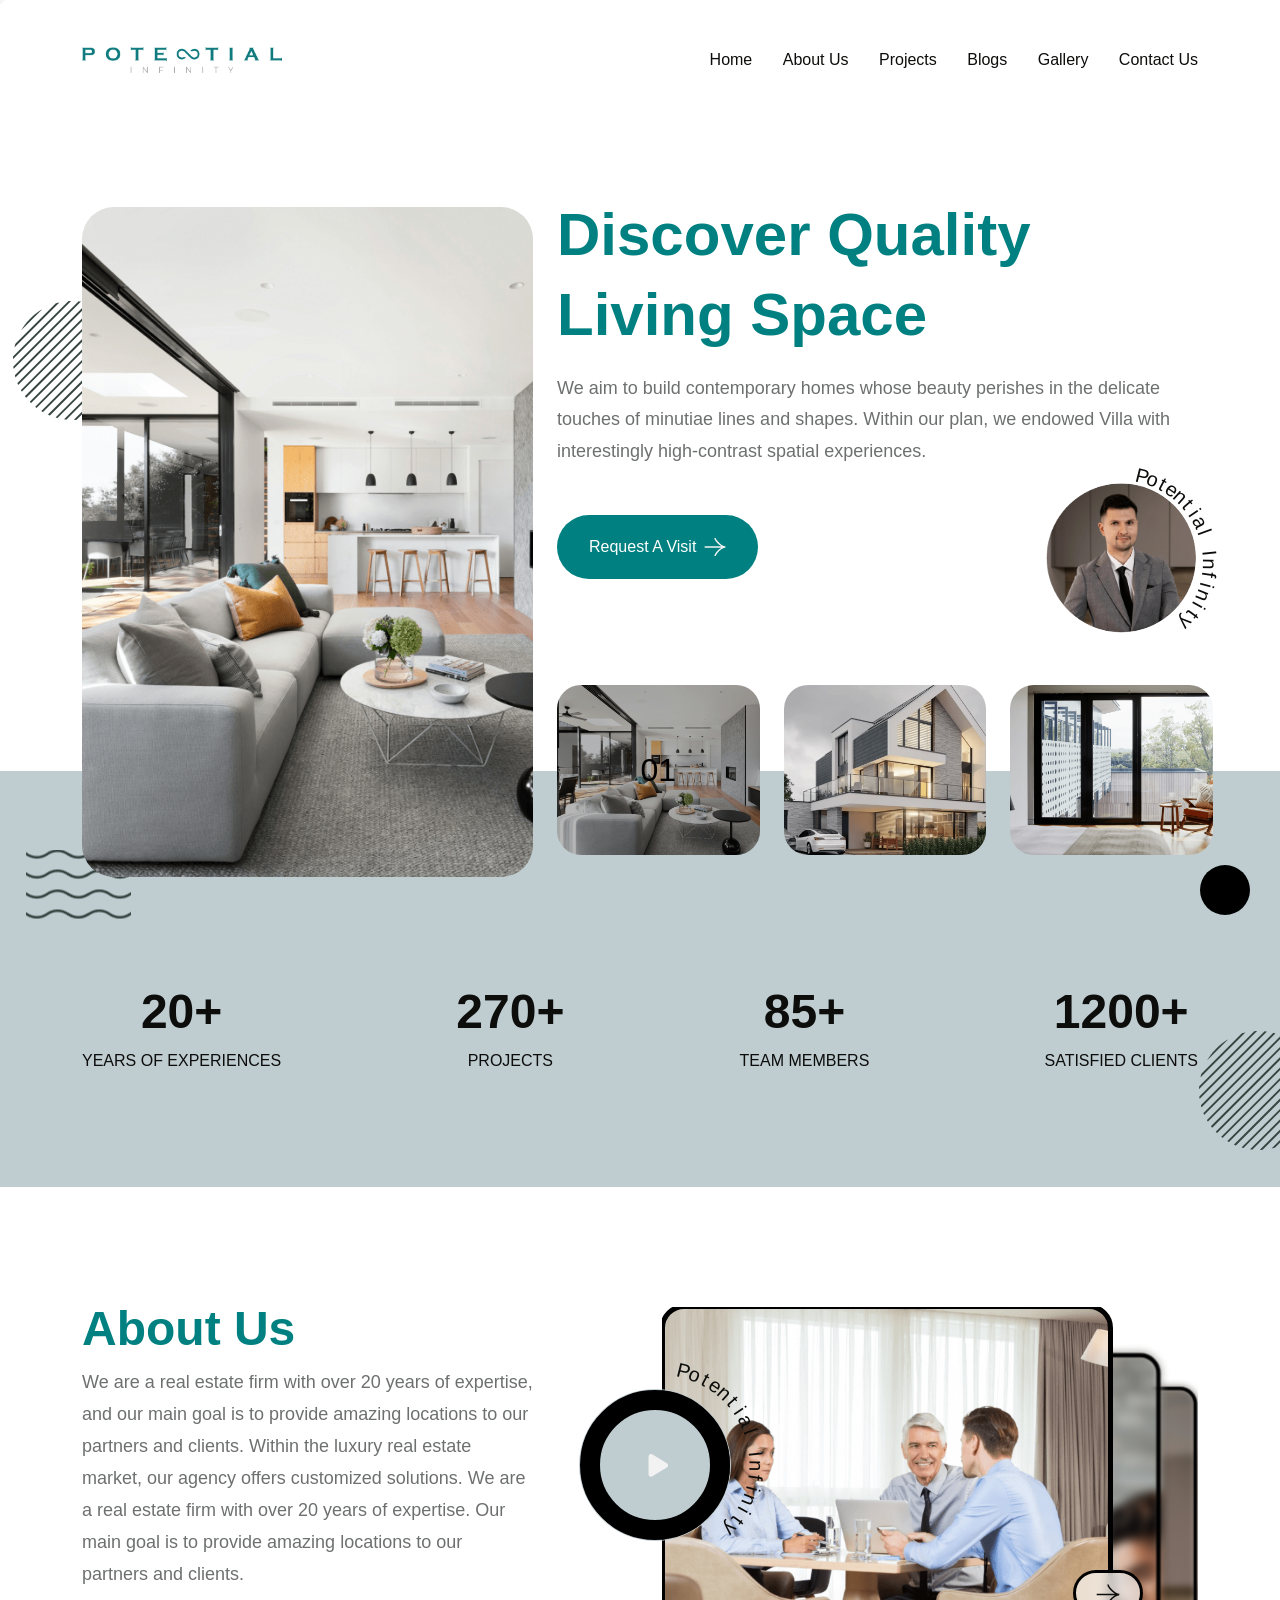
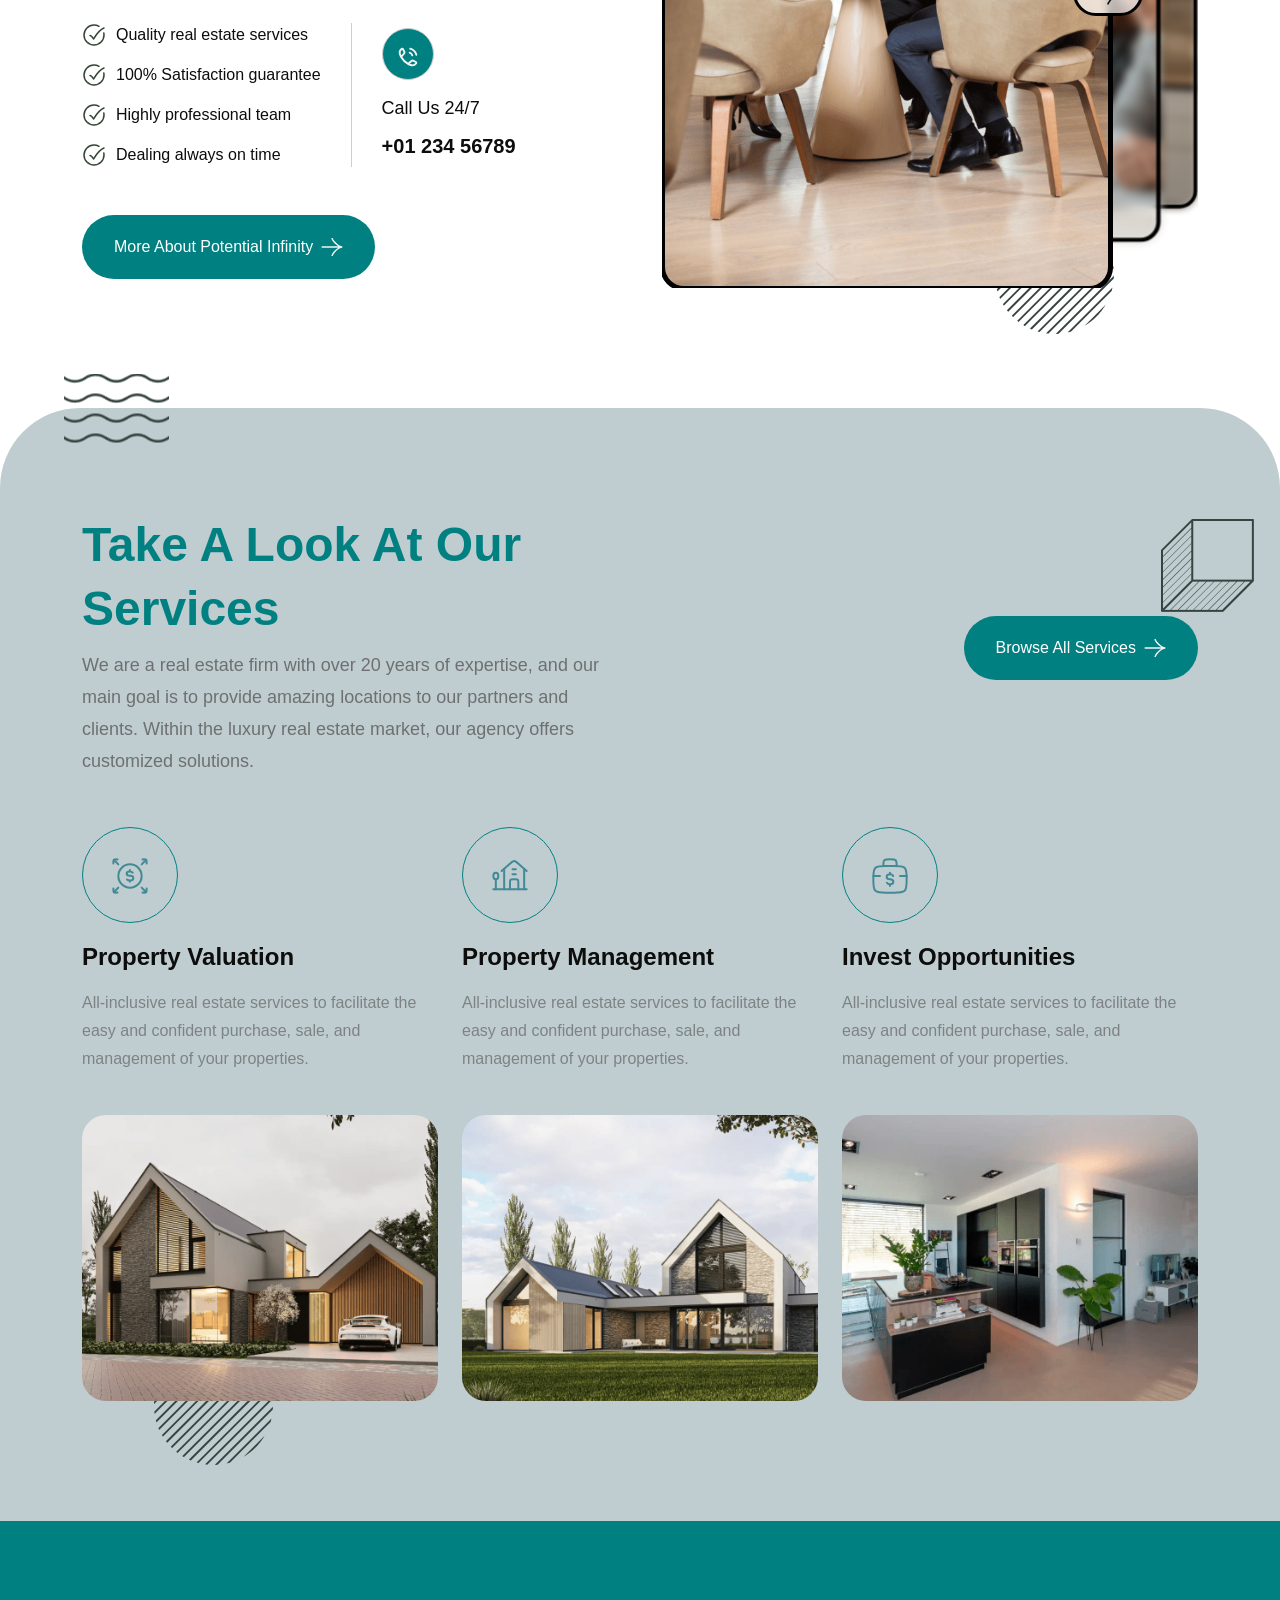
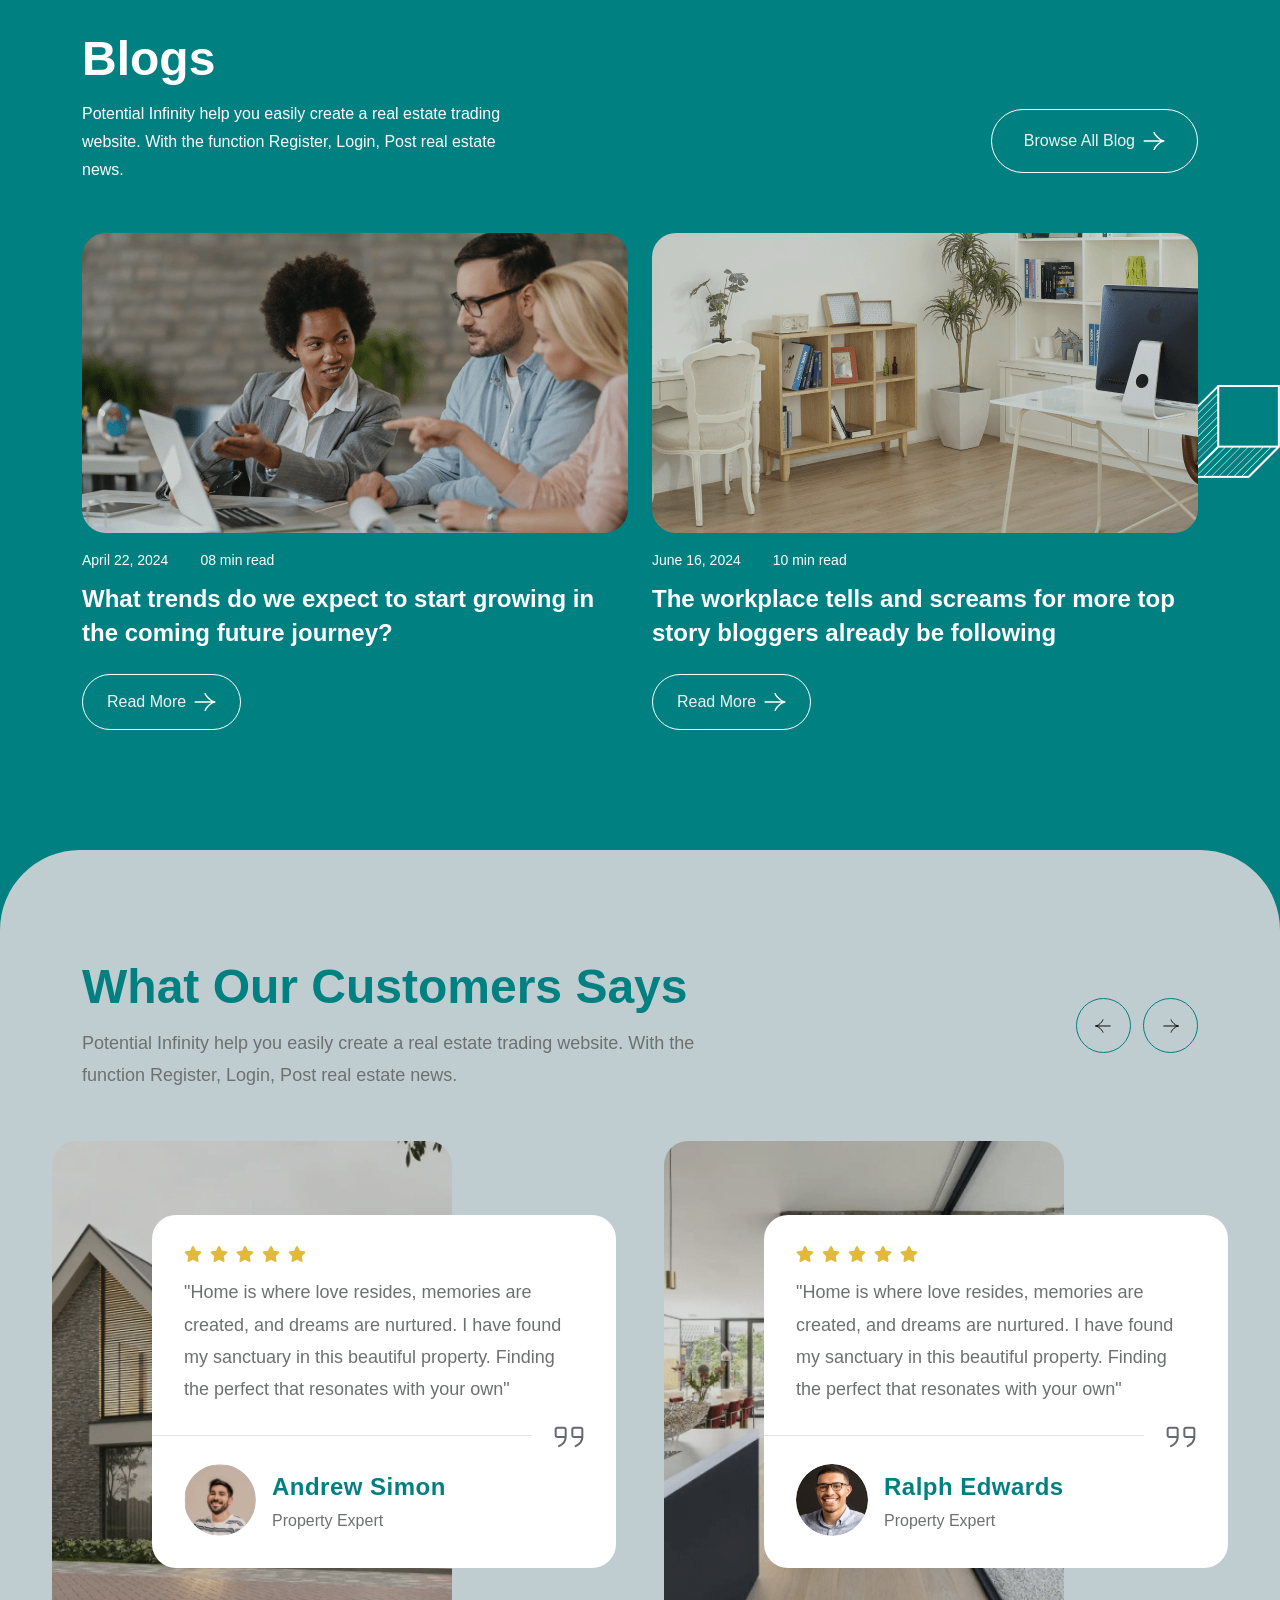
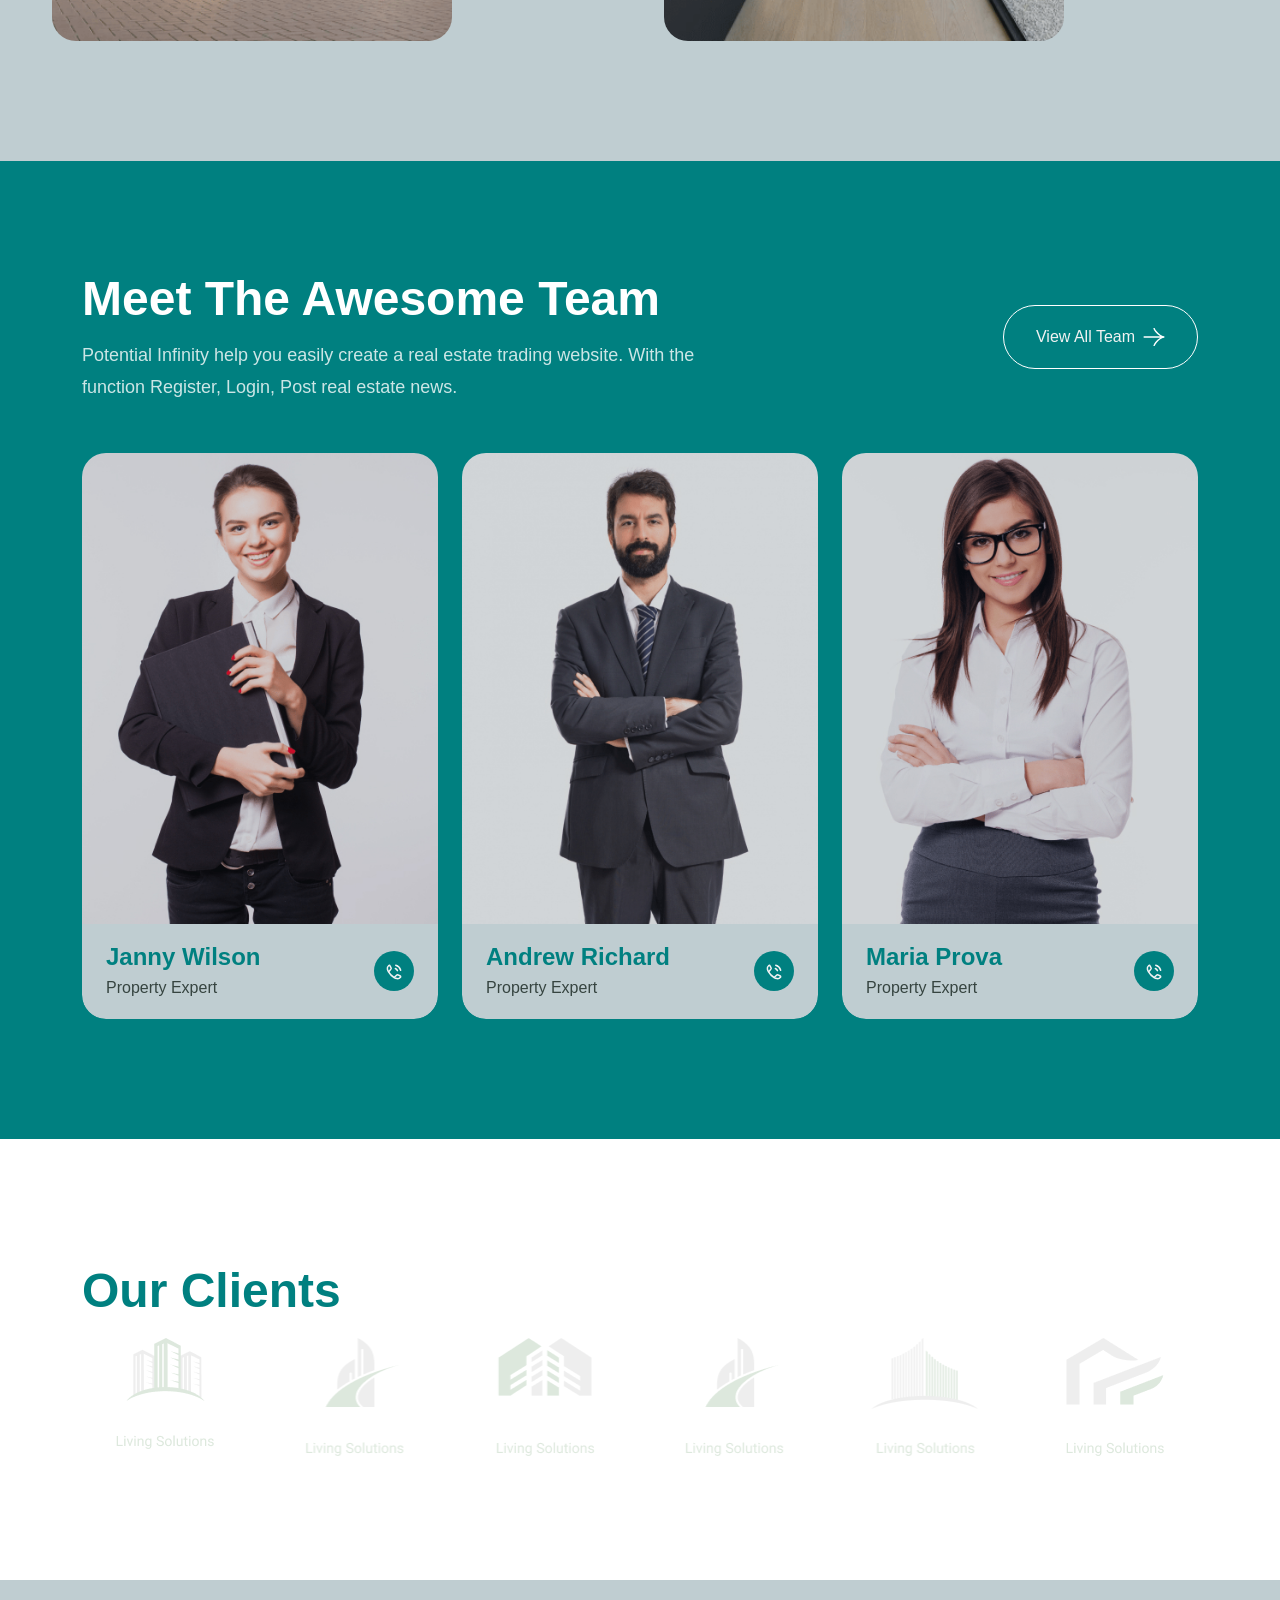
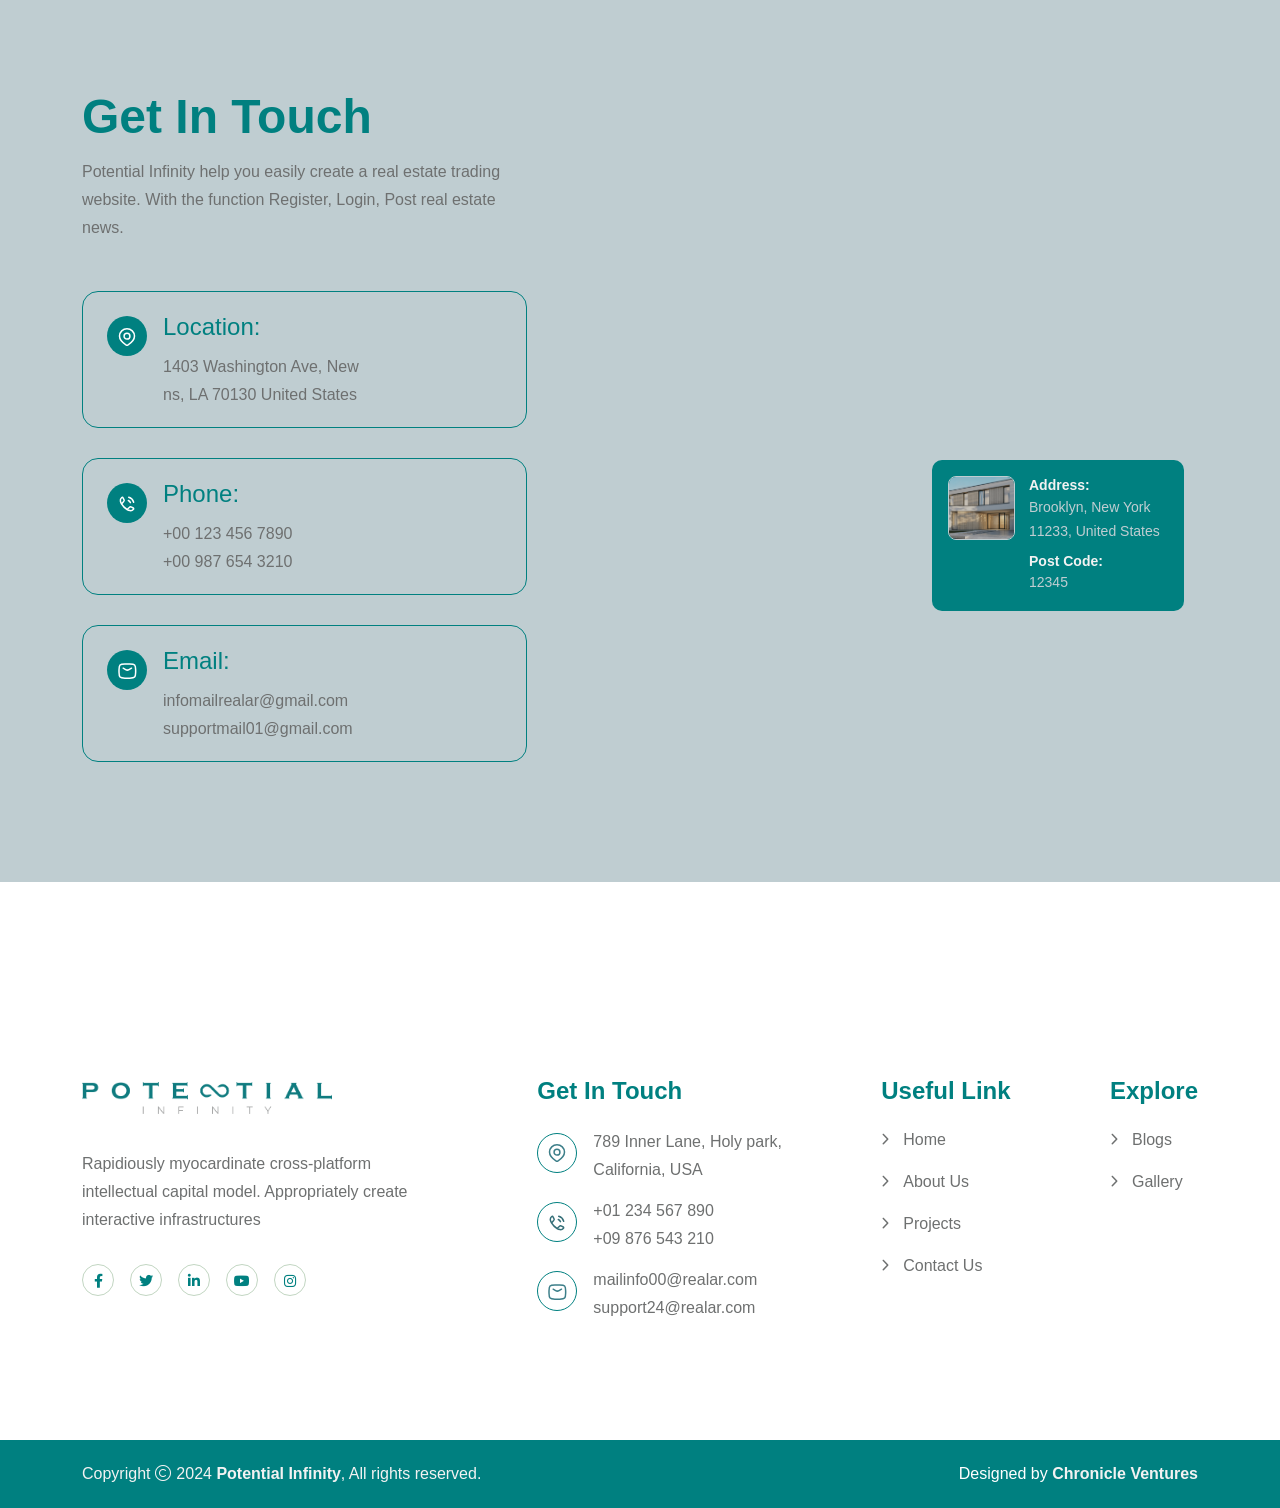
==== commit 28c2d7f3: "Add files via upload" ====
--- a/index.html
+++ b/index.html
@@ -8,7 +8,7 @@
     <meta http-equiv="x-ua-compatible" content="ie=edge">
     <title>Potential Infinity</title>
     <meta name="author" content="Potential Infinity">
-    <meta name="description" content="Potential Infinity - Real Estate Apartment Complex HTML Template">
+    <meta name="description" content="Potential Infinity - Real Estate Apartment">
     <meta name="keywords" content="Potential Infinity - Real Estate Apartment Complex HTML Template">
     <meta name="robots" content="INDEX,FOLLOW">
 
@@ -16,19 +16,19 @@
     <meta name="viewport" content="width=device-width, initial-scale=1, shrink-to-fit=no">
 
     <!-- Favicons - Place favicon.ico in the root directory -->
-    <link rel="apple-touch-icon" sizes="57x57" href="assets/img/favicons/apple-icon-57x57.png">
-    <link rel="apple-touch-icon" sizes="60x60" href="assets/img/favicons/apple-icon-60x60.png">
-    <link rel="apple-touch-icon" sizes="72x72" href="assets/img/favicons/apple-icon-72x72.png">
-    <link rel="apple-touch-icon" sizes="76x76" href="assets/img/favicons/apple-icon-76x76.png">
-    <link rel="apple-touch-icon" sizes="114x114" href="assets/img/favicons/apple-icon-114x114.png">
-    <link rel="apple-touch-icon" sizes="120x120" href="assets/img/favicons/apple-icon-120x120.png">
-    <link rel="apple-touch-icon" sizes="144x144" href="assets/img/favicons/apple-icon-144x144.png">
-    <link rel="apple-touch-icon" sizes="152x152" href="assets/img/favicons/apple-icon-152x152.png">
-    <link rel="apple-touch-icon" sizes="180x180" href="assets/img/favicons/apple-icon-180x180.png">
-    <link rel="icon" type="image/png" sizes="192x192" href="assets/img/favicons/android-icon-192x192.png">
-    <link rel="icon" type="image/png" sizes="32x32" href="assets/img/favicons/favicon-32x32.png">
-    <link rel="icon" type="image/png" sizes="96x96" href="assets/img/favicons/favicon-96x96.png">
-    <link rel="icon" type="image/png" sizes="16x16" href="assets/img/favicons/favicon-16x16.png">
+    <link rel="apple-touch-icon" sizes="57x57" href="assets/img/potential-infinity-logo.png">
+    <link rel="apple-touch-icon" sizes="60x60" href="assets/img/potential-infinity-logo.png">
+    <link rel="apple-touch-icon" sizes="72x72" href="assets/img/potential-infinity-logo.png">
+    <link rel="apple-touch-icon" sizes="76x76" href="assets/img/potential-infinity-logo.png">
+    <link rel="apple-touch-icon" sizes="114x114" href="assets/img/potential-infinity-logo.png">
+    <link rel="apple-touch-icon" sizes="120x120" href="assets/img/potential-infinity-logo.png">
+    <link rel="apple-touch-icon" sizes="144x144" href="assets/img/potential-infinity-logo.png">
+    <link rel="apple-touch-icon" sizes="152x152" href="assets/img/potential-infinity-logo.png">
+    <link rel="apple-touch-icon" sizes="180x180" href="assets/img/potential-infinity-logo.png">
+    <link rel="icon" type="image/png" sizes="192x192" href="assets/img/potential-infinity-logo.png">
+    <link rel="icon" type="image/png" sizes="32x32" href="assets/img/potential-infinity-logo.png">
+    <link rel="icon" type="image/png" sizes="96x96" href="assets/img/potential-infinity-logo.png">
+    <link rel="icon" type="image/png" sizes="16x16" href="assets/img/potential-infinity-logo.png">
     <link rel="manifest" href="assets/img/favicons/manifest.json">
     <meta name="msapplication-TileColor" content="#ffffff">
     <meta name="msapplication-TileImage" content="assets/img/favicons/ms-icon-144x144.png">
@@ -231,12 +231,12 @@
                                 </div>
                                 <div class="col-xl-7">
                                     <div class="hero-style2">
-                                        <h1 class="hero-title">
+                                        <h2 class="hero-title">
                                             <span class="title1" data-ani="slideinup" data-ani-delay="0.4s">
                                                 Discover Quality </span>
                                             <span class="title1" data-ani="slideinup" data-ani-delay="0.5s">
                                                 Living Space </span>
-                                        </h1>
+                                        </h2>
                                         <p class="hero-text" data-ani="slideinup" data-ani-delay="0.6s">We aim to build contemporary homes whose beauty perishes in the delicate touches of minutiae lines and shapes. Within our plan, we endowed Villa with interestingly high-contrast spatial experiences.</p>
                                         <div class="btn-wrap" data-ani="slideinup" data-ani-delay="0.7s">
                                             <a href="contact.html" class="th-btn style2 th-btn-icon">Request A Visit</a>
@@ -258,12 +258,12 @@
                                 </div>
                                 <div class="col-xl-7">
                                     <div class="hero-style2">
-                                        <h1 class="hero-title">
+                                        <h2 class="hero-title">
                                             <span class="title1" data-ani="slideinup" data-ani-delay="0.4s">
                                                 Make Dream </span>
                                             <span class="title1" data-ani="slideinup" data-ani-delay="0.5s">
                                                 For Better Living </span>
-                                        </h1>
+                                        </h2>
                                         <p class="hero-text" data-ani="slideinup" data-ani-delay="0.6s">We aim to build contemporary homes whose beauty perishes in the delicate touches of minutiae lines and shapes. Within our plan, we endowed Villa with interestingly high-contrast spatial experiences.</p>
                                         <div class="btn-wrap" data-ani="slideinup" data-ani-delay="0.7s">
                                             <a href="contact.html" class="th-btn style2 th-btn-icon">Request A Visit</a>
@@ -285,12 +285,12 @@
                                 </div>
                                 <div class="col-xl-7">
                                     <div class="hero-style2">
-                                        <h1 class="hero-title">
+                                        <h2 class="hero-title">
                                             <span class="title1" data-ani="slideinup" data-ani-delay="0.4s">
                                                 We Craft The </span>
                                             <span class="title1" data-ani="slideinup" data-ani-delay="0.5s">
                                                 Future Dewelling </span>
-                                        </h1>
+                                        </h2>
                                         <p class="hero-text" data-ani="slideinup" data-ani-delay="0.6s">We aim to build contemporary homes whose beauty perishes in the delicate touches of minutiae lines and shapes. Within our plan, we endowed Villa with interestingly high-contrast spatial experiences.</p>
                                         <div class="btn-wrap" data-ani="slideinup" data-ani-delay="0.7s">
                                             <a href="contact.html" class="th-btn style2 th-btn-icon">Request A Visit</a>
@@ -312,12 +312,12 @@
                                 </div>
                                 <div class="col-xl-7">
                                     <div class="hero-style2">
-                                        <h1 class="hero-title">
+                                        <h2 class="hero-title">
                                             <span class="title1" data-ani="slideinup" data-ani-delay="0.4s">
                                                 Discover Quality </span>
                                             <span class="title1" data-ani="slideinup" data-ani-delay="0.5s">
                                                 Living Space </span>
-                                        </h1>
+                                        </h2>
                                         <p class="hero-text" data-ani="slideinup" data-ani-delay="0.6s">We aim to build contemporary homes whose beauty perishes in the delicate touches of minutiae lines and shapes. Within our plan, we endowed Villa with interestingly high-contrast spatial experiences.</p>
                                         <div class="btn-wrap" data-ani="slideinup" data-ani-delay="0.7s">
                                             <a href="contact.html" class="th-btn style2 th-btn-icon">Request A Visit</a>
@@ -339,12 +339,12 @@
                                 </div>
                                 <div class="col-xl-7">
                                     <div class="hero-style2">
-                                        <h1 class="hero-title">
+                                        <h2 class="hero-title">
                                             <span class="title1" data-ani="slideinup" data-ani-delay="0.4s">
                                                 Make Dream </span>
                                             <span class="title1" data-ani="slideinup" data-ani-delay="0.5s">
                                                 For Better Living </span>
-                                        </h1>
+                                        </h2>
                                         <p class="hero-text" data-ani="slideinup" data-ani-delay="0.6s">We aim to build contemporary homes whose beauty perishes in the delicate touches of minutiae lines and shapes. Within our plan, we endowed Villa with interestingly high-contrast spatial experiences.</p>
                                         <div class="btn-wrap" data-ani="slideinup" data-ani-delay="0.7s">
                                             <a href="contact.html" class="th-btn style2 th-btn-icon">Request A Visit</a>
@@ -366,12 +366,12 @@
                                 </div>
                                 <div class="col-xl-7">
                                     <div class="hero-style2">
-                                        <h1 class="hero-title">
+                                        <h2 class="hero-title">
                                             <span class="title1" data-ani="slideinup" data-ani-delay="0.4s">
                                                 We Craft The </span>
                                             <span class="title1" data-ani="slideinup" data-ani-delay="0.5s">
                                                 Future Dewelling </span>
-                                        </h1>
+                                        </h2>
                                         <p class="hero-text" data-ani="slideinup" data-ani-delay="0.6s">We aim to build contemporary homes whose beauty perishes in the delicate touches of minutiae lines and shapes. Within our plan, we endowed Villa with interestingly high-contrast spatial experiences.</p>
                                         <div class="btn-wrap" data-ani="slideinup" data-ani-delay="0.7s">
                                             <a href="contact.html" class="th-btn style2 th-btn-icon">Request A Visit</a>
@@ -544,7 +544,7 @@
                 </div>
                 <div class="col-xl-5">
                     <div class="title-area mb-32">
-                        <h2 class="sec-title style2">About Us</h2>
+                        <h1 class="sec-title style2" style="font-size: 3rem;">About Us</h1>
                         <p class="sec-text">We are a real estate firm with over 20 years of expertise, and our main goal is to provide amazing locations to our partners and clients. Within the luxury real estate market, our agency offers customized solutions. We are a real estate firm with over 20 years of expertise. Our main goal is to provide amazing locations to our partners and clients.</p>
                     </div>
                     <div class="about-wrap2">
@@ -1101,7 +1101,7 @@
 
 
 
-    <!--============================== 
+<!--============================== 
 Team Area  
 ==============================-->
 <section class="space bg-title-dark">
@@ -1308,11 +1308,13 @@
 <!--==============================
 Client Area  
 ==============================-->
-    <div class="client-area-1 space bg-title-dark overflow-hidden">
+    <div class="client-area-1 space overflow-hidden">
         <div class="container">
+            <h2 class="our-clients">Our Clients</h2>
             <div class="slider-area client-slider1">
                 <div class="swiper th-slider has-shadow" id="clientSlider1" data-slider-options='{"breakpoints":{"0":{"slidesPerView":2},"576":{"slidesPerView":"3"},"768":{"slidesPerView":"4"},"992":{"slidesPerView":"5"},"1200":{"slidesPerView":"6"}}}'>
                     <div class="swiper-wrapper">
+                        
                         <div class="swiper-slide">
                             <a href="#" class="client-card">
                                 <img src="assets/img/brand/brand_1_1.svg" alt="Image">
@@ -1384,8 +1386,6 @@
                                 <img src="assets/img/brand/brand_1_6.svg" alt="Image">
                             </a>
                         </div>
-
-
                     </div>
                 </div>
             </div>
--- a/assets/css/style.css
+++ b/assets/css/style.css
@@ -0,0 +1,19184 @@
+@charset "UTF-8";
+/*
+Template Name: Realar
+Template URL: https://themeholy.com/html/realar/
+Description: Real Estate Apartment Complex HTML Template
+Author: themeholy
+Author URI: https://themeforest.net/user/themeholy
+Version: 1.0.0
+*/
+/*=================================
+    CSS Index Here
+==================================*/
+/*
+
+01. Theme Base
+    1.1. Mixin
+    1.2. Function
+    1.3. Variable
+    1.4. Typography
+    1.5. Extend
+    1.7. Wordpress Default
+02. Reset
+    2.1. Container
+    2.2. Grid
+    2.3. Input
+    2.4. Slider
+    2.5. Mobile Menu
+03. Utilities
+    3.1. Preloader
+    3.2. Buttons
+    3.3. Titles
+    3.4. Common
+    3.6. Font
+    3.7. Background
+    3.8. Text Color
+    3.9. Overlay
+    3.10. Animation
+
+04. Template Style
+    4.1. Widget
+    4.2. Header
+    4.3. Footer
+    4.4. Breadcumb
+    4.5. Pagination
+    4.6. Blog
+    4.7. Comments
+    4.8. Hero Area
+    4.9. Error    
+    4.00. Popup Search
+    4.00. Popup Side Menu
+    4.00. Wocommerce
+    4.00. Products
+    4.00. Cart
+    4.00. Checkout
+    4.00. Wishlist
+    4.00. Contact
+    4.00. About
+    4.00. Team
+    4.00. Testimonial
+    4.00. Counter
+    4.00. Blog
+    4.00. Brand
+    4.00. Simple Sections
+    4.00. Why
+    4.00. Faq
+    4.00. Service
+    4.00. Process
+    4.00. Pricing
+    4.00. Feature
+    4.00. Project
+    4.00. Category
+    4.00. CTA
+    4.00. Appointment
+    4.00. Video
+    4.00. Tab Menu
+
+05. Spacing
+
+*/
+/*=================================
+    CSS Index End
+==================================*/
+/*=================================
+   01. Theme Base
+==================================*/
+/*------------------- 1.1. Mixin -------------------*/
+/*------------------- 1.2. Function -------------------*/
+/*------------------- 1.3. Variable-------------------*/
+:root {
+  /* --theme-color: #1C2D37; */
+  --theme-color: #f2f2f2;
+  --theme-color2: #008080;
+  --title-color: #0D0D0C;
+  --title-dark2: #022b2b;
+  --title-dark: #364440;
+  --body-color: #6E7070;
+  --smoke-color: #C0CDD1;
+  --smoke-color2: #666666;
+  --black-color: #000000;
+  --black-color2: #1B1B1B;
+  --black-color3: #1A1A1A;
+  /* --gray-color: #DDE8DD; */
+  --gray-color: #BFCDD1;
+  /* --white-color: #ffffff; */
+  --white-color: #000000;
+  --light-color: #A4B5BA;
+  --yellow-color: #E2B93B;
+  --success-color: #27AE60;
+  --error-color: #EB5757;
+  --th-border-color: #CDCDCD;
+  --th-border-color2: #E6E6E6;
+  --title-font: "Outfit", sans-serif;
+  --body-font: "Inter", sans-serif;
+  --icon-font: "Font Awesome 6 Pro";
+  --main-container: 1296px;
+  --container-gutters: 24px;
+  --section-space: 120px;
+  --section-space-mobile: 80px;
+  --section-title-space: 60px;
+  --ripple-ani-duration: 5s;
+  --th-body-background: #ffffff;
+}
+
+/*------------------- 1.5. Typography -------------------*/
+html,
+body {
+  scroll-behavior: auto !important;
+}
+
+body {
+  font-family: var(--body-font);
+  font-size: 16px;
+  font-weight: 400;
+  color: var(--body-color);
+  line-height: 26px;
+  overflow-x: hidden;
+  background: var(--th-body-background);
+  -webkit-font-smoothing: antialiased;
+  /***scroll-bar***/
+}
+body::-webkit-scrollbar {
+  width: 10px;
+  height: 10px;
+  border-radius: 0px;
+}
+body::-webkit-scrollbar-track {
+  background: rgba(252, 0, 18, 0.1);
+  box-shadow: inset 0 0 6px rgba(0, 0, 0, 0.3);
+  -webkit-box-shadow: inset 0 0 6px rgba(0, 0, 0, 0.3);
+  border-radius: 0px;
+}
+body::-webkit-scrollbar-thumb {
+  background-color: var(--theme-color);
+  background-image: -webkit-linear-gradient(45deg, rgba(255, 255, 255, 0.3) 25%, transparent 20%, transparent 50%, rgba(255, 255, 255, 0.3) 50%, rgba(255, 255, 255, 0.3) 75%, transparent 75%, transparent);
+  border-radius: 0px;
+}
+
+iframe {
+  border: none;
+  width: 100%;
+}
+
+.slick-slide:focus,
+button:focus,
+a:focus,
+a:active,
+input,
+input:hover,
+input:focus,
+input:active,
+textarea,
+textarea:hover,
+textarea:focus,
+textarea:active {
+  outline: none;
+}
+
+input:focus {
+  outline: none;
+  box-shadow: none;
+}
+
+img:not([draggable]),
+embed,
+object,
+video {
+  max-width: 100%;
+  height: auto;
+}
+
+ul {
+  list-style-type: disc;
+}
+
+ol {
+  list-style-type: decimal;
+}
+
+table {
+  margin: 0 0 1.5em;
+  width: 100%;
+  border-collapse: collapse;
+  border-spacing: 0;
+  border: 1px solid var(--th-border-color);
+}
+
+th {
+  font-weight: 700;
+  color: var(--title-color);
+}
+
+td,
+th {
+  border: 1px solid var(--th-border-color);
+  padding: 9px 12px;
+}
+
+a {
+  color: var(--theme-color);
+  text-decoration: none;
+  outline: 0;
+  transition: all ease 0.4s;
+}
+a:hover {
+  color: var(--title-color);
+}
+a:active, a:focus, a:hover, a:visited {
+  text-decoration: none;
+  outline: 0;
+}
+
+button {
+  transition: all ease 0.4s;
+}
+
+img {
+  border: none;
+  max-width: 100%;
+}
+
+ins {
+  text-decoration: none;
+}
+
+pre {
+  font-family: var(--body-font);
+  background: #f5f5f5;
+  color: #666;
+  font-size: 14px;
+  margin: 20px 0;
+  overflow: auto;
+  padding: 20px;
+  white-space: pre-wrap;
+  word-wrap: break-word;
+}
+
+span.ajax-loader:empty,
+p:empty {
+  display: none;
+}
+
+p {
+  font-family: var(--body-font);
+  margin: 0 0 18px 0;
+  color: var(--body-color);
+  line-height: 1.75;
+}
+
+h1 a,
+h2 a,
+h3 a,
+h4 a,
+h5 a,
+h6 a,
+p a,
+span a {
+  font-size: inherit;
+  font-family: inherit;
+  font-weight: inherit;
+  line-height: inherit;
+}
+
+.h1,
+h1,
+.h2,
+h2,
+.h3,
+h3,
+.h4,
+h4,
+.h5,
+h5,
+.h6,
+h6 {
+  font-family: var(--title-font);
+  color: var(--theme-color2);
+  text-transform: none;
+  font-weight: 700;
+  line-height: 1.4;
+  margin: 0 0 15px 0;
+}
+
+.h1,
+h1 {
+  font-size: 80px;
+  line-height: 1.18;
+  /* Medium Large devices */
+}
+@media (max-width: 1299px) {
+  .h1,
+  h1 {
+    font-size: 70px;
+  }
+}
+
+.h2,
+h2 {
+  font-size: 48px;
+  line-height: 1.333;
+}
+
+.h3,
+h3 {
+  font-size: 36px;
+  line-height: 1.278;
+}
+
+.h4,
+h4 {
+  font-size: 30px;
+  line-height: 1.333;
+}
+
+.h5,
+h5 {
+  font-size: 24px;
+  line-height: 1.417;
+}
+
+.h6,
+h6 {
+  font-size: 20px;
+  line-height: 1.5;
+}
+
+/* Large devices */
+@media (max-width: 1199px) {
+  .h1,
+  h1 {
+    font-size: 60px;
+    line-height: 1.3;
+  }
+  .h2,
+  h2 {
+    font-size: 36px;
+    line-height: 1.3;
+  }
+  .h3,
+  h3 {
+    font-size: 30px;
+  }
+  .h4,
+  h4 {
+    font-size: 24px;
+  }
+  .h5,
+  h5 {
+    font-size: 20px;
+  }
+  .h6,
+  h6 {
+    font-size: 16px;
+  }
+}
+/* Small devices */
+@media (max-width: 767px) {
+  .h1,
+  h1 {
+    font-size: 40px;
+  }
+  .h2,
+  h2 {
+    font-size: 34px;
+    line-height: 1.3;
+  }
+  .h3,
+  h3 {
+    font-size: 26px;
+  }
+  .h4,
+  h4 {
+    font-size: 22px;
+  }
+  .h5,
+  h5 {
+    font-size: 18px;
+  }
+  .h6,
+  h6 {
+    font-size: 16px;
+  }
+}
+.cursor-follower {
+  position: fixed;
+  background: var(--theme-color);
+  border: 1px solid var(--theme-color);
+  width: 15px;
+  height: 15px;
+  border-radius: 100%;
+  z-index: 999999;
+  transition: 0.6s cubic-bezier(0.75, -1.27, 0.3, 2.33) transform, 0.2s cubic-bezier(0.75, -0.27, 0.3, 1.33) opacity, 0.2s cubic-bezier(0.75, -0.27, 0.3, 1.33) background;
+  -webkit-user-select: none;
+     -moz-user-select: none;
+          user-select: none;
+  pointer-events: none;
+  transform: translate(2px, 2px);
+  opacity: 0.7;
+  mix-blend-mode: multiply;
+}
+
+/*------------------- 1.6. Extend -------------------*/
+/*------------------- 1.7. Wordpress Default -------------------*/
+p.has-drop-cap {
+  margin-bottom: 20px;
+}
+
+.page--item p:last-child .alignright {
+  clear: right;
+}
+
+.blog-title,
+.pagi-title,
+.breadcumb-title {
+  word-break: break-word;
+}
+
+.blocks-gallery-caption,
+.wp-block-embed figcaption,
+.wp-block-image figcaption {
+  color: var(--body-color);
+}
+
+.bypostauthor,
+.gallery-caption {
+  display: block;
+}
+
+.page-links,
+.clearfix {
+  clear: both;
+}
+
+.page--item {
+  margin-bottom: 30px;
+}
+.page--item p {
+  line-height: 1.8;
+}
+
+.content-none-search {
+  margin-top: 30px;
+}
+
+.wp-block-button.aligncenter {
+  text-align: center;
+}
+
+.alignleft {
+  display: inline;
+  float: left;
+  margin-bottom: 10px;
+  margin-right: 1.5em;
+}
+
+.alignright {
+  display: inline;
+  float: right;
+  margin-bottom: 10px;
+  margin-left: 1.5em;
+  margin-right: 1em;
+}
+
+.aligncenter {
+  clear: both;
+  display: block;
+  margin-left: auto;
+  margin-right: auto;
+  max-width: 100%;
+}
+
+.gallery {
+  margin-bottom: 1.5em;
+  width: 100%;
+}
+
+.gallery-item {
+  display: inline-block;
+  text-align: center;
+  vertical-align: top;
+  width: 100%;
+  padding: 0 5px;
+}
+
+.wp-block-columns {
+  margin-bottom: 1em;
+}
+
+figure.gallery-item {
+  margin-bottom: 10px;
+  display: inline-block;
+}
+
+figure.wp-block-gallery {
+  margin-bottom: 14px;
+}
+
+.gallery-columns-2 .gallery-item {
+  max-width: 50%;
+}
+
+.gallery-columns-3 .gallery-item {
+  max-width: 33.33%;
+}
+
+.gallery-columns-4 .gallery-item {
+  max-width: 25%;
+}
+
+.gallery-columns-5 .gallery-item {
+  max-width: 20%;
+}
+
+.gallery-columns-6 .gallery-item {
+  max-width: 16.66%;
+}
+
+.gallery-columns-7 .gallery-item {
+  max-width: 14.28%;
+}
+
+.gallery-columns-8 .gallery-item {
+  max-width: 12.5%;
+}
+
+.gallery-columns-9 .gallery-item {
+  max-width: 11.11%;
+}
+
+.gallery-caption {
+  display: block;
+  font-size: 12px;
+  color: var(--body-color);
+  line-height: 1.5;
+  padding: 0.5em 0;
+}
+
+.wp-block-cover p:not(.has-text-color),
+.wp-block-cover-image-text,
+.wp-block-cover-text {
+  color: var(--white-color);
+}
+
+.wp-block-cover {
+  margin-bottom: 15px;
+}
+
+.wp-caption-text {
+  text-align: center;
+}
+
+.wp-caption {
+  margin-bottom: 1.5em;
+  max-width: 100%;
+}
+.wp-caption .wp-caption-text {
+  margin: 0.5em 0;
+  font-size: 14px;
+}
+
+.wp-block-media-text,
+.wp-block-media-text.alignwide,
+figure.wp-block-gallery {
+  margin-bottom: 30px;
+}
+
+.wp-block-media-text.alignwide {
+  background-color: var(--smoke-color);
+}
+
+.editor-styles-wrapper .has-large-font-size,
+.has-large-font-size {
+  line-height: 1.4;
+}
+
+.wp-block-latest-comments a {
+  color: inherit;
+}
+
+.wp-block-button {
+  margin-bottom: 10px;
+}
+.wp-block-button:last-child {
+  margin-bottom: 0;
+}
+.wp-block-button .wp-block-button__link {
+  color: #fff;
+}
+.wp-block-button .wp-block-button__link:hover {
+  color: #fff;
+  background-color: var(--theme-color);
+}
+.wp-block-button.is-style-outline .wp-block-button__link {
+  background-color: transparent;
+  border-color: var(--title-color);
+  color: var(--title-color);
+}
+.wp-block-button.is-style-outline .wp-block-button__link:hover {
+  color: #fff;
+  background-color: var(--theme-color);
+  border-color: var(--theme-color);
+}
+.wp-block-button.is-style-squared .wp-block-button__link {
+  border-radius: 0;
+}
+
+ol.wp-block-latest-comments li {
+  margin: 15px 0;
+}
+
+ul.wp-block-latest-posts {
+  padding: 0;
+  margin: 0;
+  margin-bottom: 15px;
+}
+ul.wp-block-latest-posts a {
+  color: inherit;
+}
+ul.wp-block-latest-posts a:hover {
+  color: var(--theme-color);
+}
+ul.wp-block-latest-posts li {
+  margin: 15px 0;
+}
+
+.wp-block-search__inside-wrapper {
+  position: relative;
+}
+
+.wp-block-search {
+  display: flex;
+  flex-wrap: wrap;
+  margin-bottom: 30px;
+}
+.wp-block-search .wp-block-search__input {
+  width: 100%;
+  max-width: 100%;
+  border: 1px solid transparent;
+  padding-left: 25px;
+  padding-right: 130px;
+  border: 1px solid transparent;
+  box-shadow: 0px 13px 25px rgba(0, 0, 0, 0.04);
+  border-radius: 0px;
+}
+.wp-block-search .wp-block-search__input:focus {
+  border-color: var(--theme-color);
+}
+.wp-block-search .wp-block-search__button {
+  margin: 0;
+  min-width: 110px;
+  height: 100%;
+  border: none;
+  color: #fff;
+  background-color: var(--theme-color);
+  border-radius: 0px;
+  position: absolute;
+  top: 0;
+  right: 0;
+}
+.wp-block-search .wp-block-search__button.has-icon {
+  min-width: 56px;
+}
+.wp-block-search .wp-block-search__button:hover {
+  background-color: var(--title-color);
+}
+
+.wp-block-search.wp-block-search__button-inside .wp-block-search__inside-wrapper {
+  padding: 0;
+  border: none;
+}
+.wp-block-search.wp-block-search__button-inside .wp-block-search__inside-wrapper .wp-block-search__input {
+  padding: 0 60px 0 25px;
+}
+
+ul.wp-block-rss a {
+  color: inherit;
+}
+
+.wp-block-group.has-background {
+  padding: 15px 15px 1px;
+  margin-bottom: 30px;
+}
+
+.wp-block-table td,
+.wp-block-table th {
+  border-color: rgba(0, 0, 0, 0.1);
+}
+
+.wp-block-table.is-style-stripes {
+  border: 1px solid rgba(0, 0, 0, 0.1);
+  margin-bottom: 30px;
+}
+
+.wp-block-table.is-style-stripes {
+  border: 0;
+  margin-bottom: 30px;
+  border-bottom: 0;
+}
+.wp-block-table.is-style-stripes th,
+.wp-block-table.is-style-stripes td {
+  border-color: var(--th-border-color);
+}
+
+.logged-in .sticky-wrapper.sticky,
+.logged-in .preloader .th-btn {
+  top: 32px;
+}
+@media (max-width: 782px) {
+  .logged-in .sticky-wrapper.sticky,
+  .logged-in .preloader .th-btn {
+    top: 46px;
+  }
+}
+@media (max-width: 600px) {
+  .logged-in .sticky-wrapper.sticky,
+  .logged-in .preloader .th-btn {
+    top: 0;
+  }
+}
+
+.post-password-form {
+  margin-bottom: 30px;
+  margin-top: 20px;
+}
+.post-password-form p {
+  display: flex;
+  position: relative;
+  gap: 15px;
+  /* Extra small devices */
+}
+@media (max-width: 575px) {
+  .post-password-form p {
+    flex-wrap: wrap;
+  }
+}
+.post-password-form label {
+  display: flex;
+  align-items: center;
+  flex: auto;
+  margin-bottom: 0;
+  line-height: 1;
+  margin-top: 0;
+  gap: 15px;
+  /* Extra small devices */
+}
+@media (max-width: 575px) {
+  .post-password-form label {
+    flex-wrap: wrap;
+  }
+}
+.post-password-form input {
+  width: 100%;
+  border: none;
+  height: 55px;
+  padding-left: 25px;
+  color: var(--body-color);
+  border: 1px solid var(--th-border-color);
+}
+.post-password-form input[type=submit] {
+  padding-left: 0;
+  padding-right: 0;
+  margin: 0;
+  width: 140px;
+  border: none;
+  color: #fff;
+  background-color: var(--theme-color);
+  text-align: center;
+}
+.post-password-form input[type=submit]:hover {
+  background-color: var(--title-color);
+}
+
+.page-links {
+  clear: both;
+  margin: 0 0 1.5em;
+  padding-top: 1em;
+}
+.page-links > .page-links-title {
+  margin-right: 10px;
+}
+.page-links > span:not(.page-links-title):not(.screen-reader-text),
+.page-links > a {
+  display: inline-block;
+  padding: 5px 13px;
+  background-color: var(--white-color);
+  color: var(--title-color);
+  border: 1px solid rgba(0, 0, 0, 0.08);
+  margin-right: 10px;
+}
+.page-links > span:not(.page-links-title):not(.screen-reader-text):hover,
+.page-links > a:hover {
+  opacity: 0.8;
+  color: var(--white-color);
+  background-color: var(--theme-color);
+  border-color: transparent;
+}
+.page-links > span:not(.page-links-title):not(.screen-reader-text).current,
+.page-links > a.current {
+  background-color: var(--theme-color);
+  color: var(--white-color);
+  border-color: transparent;
+}
+.page-links span.screen-reader-text {
+  display: none;
+}
+
+.blog-single .wp-block-archives-dropdown {
+  margin-bottom: 30px;
+}
+.blog-single.format-quote, .blog-single.format-link, .blog-single.tag-sticky-2, .blog-single.sticky {
+  border-color: transparent;
+  position: relative;
+}
+.blog-single.format-quote .blog-content:before, .blog-single.format-link .blog-content:before, .blog-single.tag-sticky-2 .blog-content:before, .blog-single.sticky .blog-content:before {
+  display: none;
+}
+.blog-single.format-quote:before, .blog-single.format-link:before, .blog-single.tag-sticky-2:before, .blog-single.sticky:before {
+  content: "\f0c1";
+  position: absolute;
+  font-family: var(--icon-font);
+  font-size: 16px;
+  font-weight: 500;
+  opacity: 1;
+  right: 0;
+  top: 0;
+  color: var(--white-color);
+  background-color: var(--theme-color);
+  z-index: 1;
+  height: 44px;
+  width: 44px;
+  line-height: 44px;
+  text-align: center;
+  border-radius: 0 20px 0 20px;
+  /* Small devices */
+}
+@media (max-width: 767px) {
+  .blog-single.format-quote:before, .blog-single.format-link:before, .blog-single.tag-sticky-2:before, .blog-single.sticky:before {
+    border-radius: 0 10px 0 10px;
+  }
+}
+.blog-single.tag-sticky-2::before, .blog-single.sticky::before {
+  content: "\f08d";
+}
+.blog-single.format-quote:before {
+  content: "\f10e";
+}
+.blog-single .blog-content .wp-block-categories-dropdown.wp-block-categories,
+.blog-single .blog-content .wp-block-archives-dropdown {
+  display: block;
+  margin-bottom: 30px;
+}
+
+.blog-details .blog-single:before {
+  display: none;
+}
+.blog-details .blog-single .blog-content {
+  background-color: transparent;
+  overflow: hidden;
+}
+.blog-details .blog-single.format-chat .blog-meta {
+  margin-bottom: 20px;
+}
+.blog-details .blog-single.format-chat .blog-content > p:nth-child(2n) {
+  background: var(--smoke-color);
+  padding: 5px 20px;
+}
+.blog-details .blog-single.tag-sticky-2, .blog-details .blog-single.sticky, .blog-details .blog-single.format-quote, .blog-details .blog-single.format-link {
+  background-color: transparent;
+}
+.blog-details .blog-single.tag-sticky-2:before, .blog-details .blog-single.sticky:before, .blog-details .blog-single.format-quote:before, .blog-details .blog-single.format-link:before {
+  display: none;
+}
+.blog-details .blog-title {
+  color: #121212;
+}
+.blog-details .checklist ul li{
+  color: #121212;
+}
+.nof-title {
+  margin-top: -0.24em;
+}
+
+.th-search {
+  background-color: var(--smoke-color2);
+  margin-bottom: 30px;
+  border-radius: 15px;
+  overflow: hidden;
+}
+.th-search .search-grid-content {
+  padding: 30px;
+  /* Small devices */
+}
+@media (max-width: 767px) {
+  .th-search .search-grid-content {
+    padding: 20px;
+  }
+}
+.th-search .search-grid-title {
+  font-size: 20px;
+  margin-bottom: 5px;
+  margin-top: 0;
+}
+.th-search .search-grid-title a {
+  color: inherit;
+}
+.th-search .search-grid-title a:hover {
+  color: var(--theme-color);
+}
+.th-search .search-grid-meta > * {
+  display: inline-block;
+  margin-right: 15px;
+  font-size: 14px;
+}
+.th-search .search-grid-meta > *:last-child {
+  margin-right: 0;
+}
+.th-search .search-grid-meta a,
+.th-search .search-grid-meta span {
+  color: var(--body-color);
+}
+
+/* Small devices */
+@media (max-width: 767px) {
+  .blog-single.format-quote:before, .blog-single.format-link:before, .blog-single.tag-sticky-2:before, .blog-single.sticky:before {
+    font-size: 14px;
+    width: 40px;
+    height: 40px;
+    line-height: 40px;
+  }
+}
+@media (max-width: 768px) {
+  .wp-block-latest-comments {
+    padding-left: 10px;
+  }
+  .page--content.clearfix + .th-comment-form {
+    margin-top: 24px;
+  }
+}
+/*blog-navigation*****************/
+.blog-navigation {
+  display: flex;
+  justify-content: space-between;
+  align-items: center;
+  border-top: 1px solid var(--smoke-color);
+  border-bottom: 1px solid var(--smoke-color);
+  padding: 30px 0;
+  margin-top: 40px;
+  margin-bottom: 30px;
+}
+.blog-navigation > div {
+  min-width: 220px;
+}
+.blog-navigation .nav-text {
+  font-size: 18px;
+  font-family: var(--body-font);
+  color: var(--title-color);
+  display: inline-block;
+  font-weight: 600;
+}
+.blog-navigation .nav-btn {
+  display: flex;
+  align-items: center;
+  gap: 25px;
+}
+.blog-navigation .nav-btn img {
+  border-radius: 10px;
+}
+.blog-navigation .nav-btn.next {
+  flex-direction: row-reverse;
+}
+.blog-navigation .nav-btn:hover .nav-text {
+  color: var(--theme-color);
+}
+.blog-navigation .blog-btn {
+  font-size: 38px;
+  color: var(--light-color);
+}
+.blog-navigation .blog-btn:hover {
+  color: var(--theme-color);
+}
+
+/* Extra small devices */
+@media (max-width: 575px) {
+  .blog-navigation > div {
+    min-width: 150px;
+  }
+  .blog-navigation .nav-img {
+    width: 50px;
+  }
+  .blog-navigation .nav-btn {
+    gap: 8px;
+  }
+  .blog-navigation .nav-btn img {
+    width: 50px !important;
+    border-radius: 5px;
+  }
+  .blog-navigation .nav-text {
+    font-size: 14px;
+  }
+  .blog-navigation .blog-btn {
+    display: none;
+  }
+}
+/*blog-author*****************/
+.blog-author {
+  margin-top: 40px;
+  margin-bottom: 40px;
+  display: flex;
+  background-color: var(--smoke-color);
+  border-radius: 20px;
+  overflow: hidden;
+}
+.blog-author .auhtor-img {
+  width: 212px;
+  min-height: 100%;
+  background-color: #00ffff;
+  text-align: center;
+  display: grid;
+  align-content: center;
+  justify-content: center;
+  /* Small devices */
+}
+@media (max-width: 767px) {
+  .blog-author .auhtor-img {
+    width: 100%;
+    min-height: 200px;
+  }
+}
+.blog-author .auhtor-img img {
+  width: 96px;
+  height: auto;
+  -o-object-fit: cover;
+     object-fit: cover;
+  -o-object-position: center center;
+     object-position: center center;
+}
+.blog-author .author-name {
+  font-size: 24px;
+  margin-top: -0.2em;
+  margin-bottom: 16px;
+}
+.blog-author .author-text {
+  margin-bottom: 0;
+}
+.blog-author .media-body {
+  padding: 40px 40px 40px 40px;
+  align-self: center;
+}
+
+/* Small devices */
+@media (max-width: 767px) {
+  .blog-author {
+    flex-direction: column;
+  }
+  .blog-author .auhtor-img img {
+    width: 100%;
+  }
+}
+/* Extra small devices */
+@media (max-width: 575px) {
+  .blog-author .media-body {
+    padding: 35px 20px 30px 20px;
+  }
+}
+/*listing wp css***************/
+.directorist-content-active .directorist-listings-header {
+  background: transparent;
+  border-radius: 16px;
+  border: 1px solid var(--theme-color);
+}
+
+.directorist-content-active .directorist-listings-header__left .directorist-filter-btn {
+  background: transparent !important;
+}
+.directorist-content-active .directorist-listings-header__left .directorist-filter-btn:hover {
+  background: var(--white-color) !important;
+}
+
+.atbd_content_active #directorist.atbd_wrapper .atbd_submit_btn_wrapper .more-filter, #directorist.atbd_wrapper .btn-outline-primary, .atbd_dropdown .atbd_dropdown-toggle, .directorist-btn.directorist-btn-outline-dark, .directorist-btn.directorist-btn-outline-primary {
+  background: transparent !important;
+}
+.atbd_content_active #directorist.atbd_wrapper .atbd_submit_btn_wrapper .more-filter:hover, #directorist.atbd_wrapper .btn-outline-primary:hover, .atbd_dropdown .atbd_dropdown-toggle:hover, .directorist-btn.directorist-btn-outline-dark:hover, .directorist-btn.directorist-btn-outline-primary:hover {
+  background: var(--white-color) !important;
+}
+
+.directorist-advanced-filter {
+  background: transparent;
+  margin-top: 20px;
+  border-radius: 16px;
+  border: 1px solid var(--theme-color);
+}
+
+.directorist-advanced-filter__basic {
+  margin-bottom: 0;
+  border-bottom: 0;
+  gap: 20px;
+}
+.directorist-advanced-filter__basic .directorist-advanced-filter__basic--element {
+  flex: 0 0 calc(33.33% - 14px);
+  width: calc(33.33% - 15px);
+  /* Medium devices */
+}
+@media (max-width: 991px) {
+  .directorist-advanced-filter__basic .directorist-advanced-filter__basic--element {
+    width: 100%;
+    flex: 0 0 100%;
+  }
+}
+.directorist-advanced-filter__basic .directorist-advanced-filter__basic--element .directorist-search-field {
+  color: var(--theme-color);
+}
+.directorist-advanced-filter__basic .directorist-advanced-filter__basic--element .directorist-search-field .directorist-select.directorist-search-location,
+.directorist-advanced-filter__basic .directorist-advanced-filter__basic--element .directorist-search-field .directorist-select.directorist-search-category {
+  width: 100%;
+}
+.directorist-advanced-filter__basic .directorist-advanced-filter__basic--element .directorist-search-field .select2-container--default .select2-selection--single .select2-selection__placeholder {
+  color: var(--theme-color);
+}
+.directorist-advanced-filter__basic .directorist-advanced-filter__basic--element .directorist-search-field .select2-container--default .select2-selection--single {
+  background: transparent;
+  border: 0;
+}
+.directorist-advanced-filter__basic .directorist-advanced-filter__basic--element .directorist-search-field .select2-container--default .select2-selection--single .select2-selection__rendered {
+  line-height: 42px;
+}
+.directorist-advanced-filter__basic .directorist-form-group .directorist-form-element {
+  background: transparent;
+  border: 0;
+}
+.directorist-advanced-filter__basic .directorist-form-group .directorist-form-element::-moz-placeholder {
+  color: var(--theme-color);
+}
+.directorist-advanced-filter__basic .directorist-form-group .directorist-form-element::placeholder {
+  color: var(--theme-color);
+}
+
+.directorist-advanced-filter__basic--element .directorist-search-field {
+  display: flex;
+  flex-direction: row;
+  align-items: center;
+  border: 1px solid var(--theme-color);
+  border-radius: 50px;
+  padding: 0 20px !important;
+}
+
+/*wp-widget-property-contact***********/
+.atbd_widget_title {
+  color: var(--white-color);
+  margin-top: -0.5em;
+}
+.atbd_widget_title h1, .atbd_widget_title h2, .atbd_widget_title h3, .atbd_widget_title h4, .atbd_widget_title h5, .atbd_widget_title h6 {
+  color: inherit;
+}
+
+.wp-widget-property-contact .atbdp-widget-listing-contact .form-group {
+  --bs-gutter-x: 20px;
+}
+.wp-widget-property-contact .atbdp-widget-listing-contact .form-group .form-control {
+  background: transparent;
+  border: 1px solid rgba(255, 255, 255, 0.5);
+  border-radius: 40px;
+  color: var(--white-color);
+}
+.wp-widget-property-contact .atbdp-widget-listing-contact .form-group .form-control::-moz-placeholder {
+  color: rgba(255, 255, 255, 0.6);
+}
+.wp-widget-property-contact .atbdp-widget-listing-contact .form-group .form-control::placeholder {
+  color: rgba(255, 255, 255, 0.6);
+}
+.wp-widget-property-contact .atbdp-widget-listing-contact .form-group textarea.form-control {
+  border-radius: 20px;
+}
+.wp-widget-property-contact .btn {
+  font-size: 16px;
+  font-weight: 500;
+  line-height: 1;
+  padding: 13.5px 24px;
+  min-width: 125px;
+  border-radius: 50px;
+  justify-content: center;
+  align-items: center;
+  background: var(--white-color);
+  color: var(--title-color);
+  border: 0;
+  width: 100%;
+}
+.wp-widget-property-contact .btn:hover {
+  background: var(--theme-color2);
+}
+.wp-widget-property-contact .btn:active, .wp-widget-property-contact .btn:focus {
+  outline: 0;
+  box-shadow: none;
+  border: 0;
+}
+
+/*wp-widget-property-contact***********/
+.wp-widget-property-author .atbd_author_info_widget .atbd_avatar_wrapper {
+  display: flex;
+  align-items: center;
+  gap: 20px;
+}
+.wp-widget-property-author .atbd_author_info_widget .atbd_avatar_wrapper .atbd_review_avatar {
+  border-radius: 10px;
+  width: 120px;
+  overflow: hidden;
+  display: inline-block;
+}
+.wp-widget-property-author .atbd_author_info_widget .atbd_avatar_wrapper .atbd_name_time h4 {
+  font-size: 22px;
+  color: var(--white-color);
+  margin-top: 10px;
+  margin-bottom: 5px;
+}
+.wp-widget-property-author .atbd_author_info_widget .atbd_avatar_wrapper .atbd_name_time .review_time {
+  font-size: 14px;
+  color: var(--light-color);
+}
+.wp-widget-property-author .atbd_author_info_widget .atbd_widget_contact_info {
+  margin-top: 20px;
+  margin-bottom: 20px;
+}
+.wp-widget-property-author .atbd_author_info_widget .atbd_widget_contact_info ul {
+  margin: 0;
+  padding: 0;
+  list-style: none;
+}
+.wp-widget-property-author .atbd_author_info_widget .atbd_widget_contact_info ul li {
+  display: flex;
+  gap: 10px;
+  color: var(--white-color);
+}
+.wp-widget-property-author .atbd_author_info_widget .atbd_widget_contact_info ul li:not(:last-child) {
+  margin-bottom: 15px;
+}
+.wp-widget-property-author .atbd_author_info_widget .atbd_widget_contact_info ul li i {
+  filter: brightness(9);
+  border: 1px solid rgba(255, 255, 255, 0.5);
+  width: 30px;
+  height: 30px;
+  line-height: 30px;
+  text-align: center;
+  border-radius: 50%;
+  display: inline-flex;
+  justify-content: center;
+  align-items: center;
+  flex: none;
+}
+.wp-widget-property-author .atbd_author_info_widget .atbd_widget_contact_info ul li .atbd_info {
+  color: inherit;
+}
+.wp-widget-property-author .atbd_author_info_widget .atbd_widget_contact_info ul li .atbd_info a {
+  color: inherit;
+}
+.wp-widget-property-author .atbd_author_info_widget .atbd_social_wrap {
+  display: flex;
+  gap: 10px;
+  margin-bottom: 10px;
+}
+.wp-widget-property-author .atbd_author_info_widget .atbd_social_wrap p a {
+  color: var(--white-color);
+  width: 30px;
+  height: 30px;
+  display: inline-flex;
+  align-items: center;
+  justify-content: center;
+  border-radius: 4px;
+  background: rgba(255, 255, 255, 0.2);
+  filter: brightness(9);
+}
+.wp-widget-property-author .atbd_author_info_widget .atbd_social_wrap p a:hover {
+  background: var(--theme-color2);
+  filter: none;
+}
+.wp-widget-property-author .btn {
+  font-size: 16px;
+  font-weight: 500;
+  line-height: 1;
+  padding: 13.5px 24px;
+  min-width: 125px;
+  border-radius: 50px;
+  justify-content: center;
+  align-items: center;
+  background: transparent;
+  border: 1px solid var(--white-color);
+  color: var(--white-color);
+  width: 100%;
+}
+.wp-widget-property-author .btn:hover {
+  background: var(--white-color);
+  color: var(--theme-color);
+}
+.wp-widget-property-author .btn:active, .wp-widget-property-author .btn:focus {
+  outline: 0;
+  box-shadow: none;
+  border: 0;
+}
+
+.directorist-review-content .directorist-review-content__header {
+  border-bottom-color: #f2f2f2;
+  background: rgba(255, 255, 255, 0.2);
+  border-radius: 10px 10px 0 0;
+  border: 0;
+}
+.directorist-review-content .directorist-review-content__header h3 {
+  font-size: 24px;
+}
+.directorist-review-content .directorist-review-content__header h3 span {
+  font-size: 16px;
+}
+.directorist-review-content .directorist-review-content__overview {
+  padding: 30px 25px;
+  background: rgba(255, 255, 255, 0.4);
+  border-radius: 0 0 10px 10px;
+  border: 0;
+}
+.directorist-review-content .directorist-review-content__reviews,
+.directorist-review-content .directorist-review-content__reviews ul {
+  margin-top: 40px;
+}
+.directorist-review-content .directorist-review-content__reviews > li:not(:last-child) {
+  margin-bottom: 20px;
+}
+.directorist-review-content .directorist-review-content__reviews .directorist-review-single {
+  padding: 25px;
+  background: rgba(255, 255, 255, 0.4);
+  border-radius: 10px;
+  border: 0;
+}
+.directorist-review-content .directorist-review-content__reviews .directorist-review-single .directorist-review-single__contents-wrap .directorist-review-single__header .directorist-review-single__author__details h2 {
+  font-size: 20px;
+}
+.directorist-review-content .directorist-review-content__reviews .directorist-review-single .directorist-review-single__contents-wrap .directorist-review-single__header .directorist-review-single__author__details h2 time {
+  color: var(--theme-color);
+}
+.directorist-review-content .directorist-review-content__overview__rating {
+  text-align: start;
+}
+.directorist-review-content .directorist-review-content__overview__rating .directorist-rating-overall {
+  color: var(--theme-color);
+}
+.directorist-review-content .directorist-review-single__content p {
+  color: var(--theme-color);
+}
+.directorist-review-content .directorist-review-content__reviews .directorist-review-single__reply a {
+  color: var(--theme-color);
+  font-size: 16px;
+}
+.directorist-review-content .directorist-review-content__reviews .directorist-review-single__reply a i {
+  filter: brightness(0);
+  margin-right: 7px !important;
+}
+
+.directorist-archive-items .property-card-wrap.style-dark .property-thumb {
+  -webkit-mask-image: url("../img/property-card1-img-mask.html");
+          mask-image: url("../img/property-card1-img-mask.html");
+}
+
+/*directorist-authors__card***********/
+.directorist-content-active .directorist-authors__card {
+  border: 0;
+  border-radius: 10px;
+}
+.directorist-content-active .directorist-authors__card .directorist-authors__card__info-list li {
+  color: var(--theme-color);
+}
+.directorist-content-active .directorist-authors__card .directorist-authors__card__info-list li i {
+  border: 1px solid var(--theme-color);
+  width: 30px;
+  height: 30px;
+  line-height: 30px;
+  text-align: center;
+  border-radius: 50%;
+  display: inline-flex;
+  justify-content: center;
+  align-items: center;
+  margin-top: 0;
+  margin-right: 10px;
+}
+.directorist-content-active .directorist-authors__card .directorist-authors__card__info-list li a {
+  color: var(--theme-color);
+}
+.directorist-content-active .directorist-authors__card .directorist-authors__card__info-list li:not(:last-child) {
+  margin-bottom: 12px;
+}
+.directorist-content-active .directorist-authors__card .directorist-btn {
+  border-radius: 50px;
+}
+.directorist-content-active .directorist-authors__card .directorist-btn:hover {
+  background: var(--theme-color2);
+  color: var(--title-color);
+}
+.directorist-content-active .directorist-authors__card .directorist-author-social a:hover {
+  background: var(--theme-color2);
+  color: var(--title-color);
+}
+.directorist-content-active .directorist-authors__card .directorist-author-social a:hover i {
+  filter: brightness(0);
+}
+
+.sticky-widget-sidebar {
+  position: relative;
+}
+.sticky-widget-sidebar .wp-sticky-sidebar {
+  position: sticky;
+  top: 160px;
+}
+
+/*directorist-authors__details***********/
+.directorist-author-profile-wrap.directorist-card {
+  border: 0;
+  border-radius: 20px;
+  background: var(--theme-color);
+}
+.directorist-author-profile-wrap.directorist-card .directorist-author-avatar .directorist-author-avatar__info .directorist-author-name {
+  color: var(--white-color);
+}
+.directorist-author-profile-wrap.directorist-card .directorist-author-avatar .directorist-author-avatar__info p {
+  color: var(--light-color);
+}
+.directorist-author-profile-wrap.directorist-card .directorist-author-meta-list .directorist-author-meta-list__item .directorist-listing-rating-meta {
+  display: flex;
+  color: var(--white-color);
+}
+.directorist-author-profile-wrap.directorist-card .directorist-author-meta-list .directorist-author-meta-list__item .directorist-listing-rating-meta i:after {
+  background-color: var(--theme-color2);
+}
+.directorist-author-profile-wrap.directorist-card .directorist-author-meta-list .directorist-author-meta-list__item .directorist-review-count, .directorist-author-profile-wrap.directorist-card .directorist-author-meta-list .directorist-author-meta-list__item .directorist-listing-count {
+  color: var(--light-color);
+}
+.directorist-author-profile-wrap.directorist-card .directorist-author-meta-list .directorist-author-meta-list__item .directorist-review-count span, .directorist-author-profile-wrap.directorist-card .directorist-author-meta-list .directorist-author-meta-list__item .directorist-listing-count span {
+  display: inline-block;
+  color: var(--white-color);
+}
+.directorist-author-profile-wrap.directorist-card .directorist-author-meta-list .directorist-info-meta + .directorist-info-meta:before {
+  background-color: rgba(255, 255, 255, 0.1);
+}
+
+.directorist-card.directorist-author-about {
+  border: 0;
+  border-radius: 20px;
+  background: var(--theme-color);
+}
+.directorist-card.directorist-author-about .directorist-card__header {
+  padding: 24px 35px 30px;
+  border-bottom: 1px solid rgba(255, 255, 255, 0.1);
+  border-radius: 20px 20px 0 0;
+}
+.directorist-card.directorist-author-about .directorist-card__header .directorist-card__header--title {
+  font-size: 24px;
+  color: var(--white-color);
+}
+.directorist-card.directorist-author-about .directorist-card__header .directorist-card__header--title i:after {
+  width: 24px;
+  height: 24px;
+  background-color: var(--white-color);
+}
+.directorist-card.directorist-author-about .directorist-card__body {
+  padding: 24px 35px;
+  border-radius: 0 0 20px 20px;
+}
+.directorist-card.directorist-author-about .directorist-card__body p {
+  font-size: 16px;
+  color: var(--light-color);
+}
+
+.directorist-card.directorist-widget.directorist-author-contact {
+  border-radius: 20px;
+  border: 0;
+  background: var(--theme-color);
+}
+.directorist-card.directorist-widget.directorist-author-contact .directorist-card__header {
+  padding: 24px 30px;
+  border-bottom: 1px solid rgba(255, 255, 255, 0.1);
+  border-radius: 20px 20px 0 0;
+}
+.directorist-card.directorist-widget.directorist-author-contact .directorist-card__header .directorist-card__header--title.directorist-widget-title {
+  font-size: 24px;
+  color: var(--white-color);
+}
+.directorist-card.directorist-widget.directorist-author-contact .directorist-card__body {
+  padding: 24px 30px 30px;
+}
+.directorist-card.directorist-widget.directorist-author-contact .directorist-card__body .directorist-author-info-widget .directorist-author-info-list .directorist-author-info-list__item span {
+  color: var(--light-color);
+}
+.directorist-card.directorist-widget.directorist-author-contact .directorist-card__body .directorist-author-info-widget .directorist-author-info-list .directorist-author-info-list__item span a {
+  color: var(--light-color);
+}
+.directorist-card.directorist-widget.directorist-author-contact .directorist-card__body .directorist-author-info-widget .directorist-author-info-list .directorist-author-info-list__item i {
+  width: 30px;
+  height: 30px;
+  border: 1px solid var(--light-color);
+  border-radius: 50%;
+  display: flex;
+  align-items: center;
+  justify-content: center;
+  margin-right: 10px;
+}
+.directorist-card.directorist-widget.directorist-author-contact .directorist-card__body .directorist-author-info-widget .directorist-author-info-list .directorist-author-info-list__item i:after {
+  background-color: var(--light-color);
+}
+.directorist-card.directorist-widget.directorist-author-contact .directorist-card__body .directorist-author-social {
+  margin-top: 20px;
+}
+.directorist-card.directorist-widget.directorist-author-contact .directorist-card__body .directorist-author-social .directorist-author-social-item a {
+  background: rgba(255, 255, 255, 0.2);
+}
+.directorist-card.directorist-widget.directorist-author-contact .directorist-card__body .directorist-author-social .directorist-author-social-item a i:after {
+  background-color: var(--white-color);
+}
+.directorist-card.directorist-widget.directorist-author-contact .directorist-card__body .directorist-author-social .directorist-author-social-item a:hover {
+  background: var(--theme-color2);
+  color: var(--title-color);
+}
+.directorist-card.directorist-widget.directorist-author-contact .directorist-card__body .directorist-author-social .directorist-author-social-item a:hover i:after {
+  background-color: var(--theme-color);
+}
+
+.directorist-add-listing-form .directorist-content-module, #directiost-listing-fields_wrapper .directorist-content-module {
+  border-radius: 20px;
+  box-shadow: 0px 9px 14px #fbfbfb;
+}
+
+.directorist-content-module__title {
+  background: var(--theme-color);
+  border-radius: 20px 20px 0 0;
+  margin: 0 -1px;
+}
+.directorist-content-module__title h4 {
+  font-size: 24px;
+  color: var(--white-color);
+}
+
+.directorist-add-listing-form .select2-container--default .select2-selection--multiple .select2-selection__rendered li input {
+  height: 40px;
+}
+
+.directorist-btn {
+  border: 0;
+}
+.directorist-btn .plus-sign {
+  margin-right: 5px;
+}
+
+.atbdp_login_form_shortcode,
+.directory_register_form_wrap {
+  box-shadow: 0px 9px 14px #fbfbfb;
+  border-radius: 20px;
+  padding: 30px;
+  border: 1px solid #e3e6ef;
+}
+
+/*directorist-listing-single***************/
+.directorist-listing-single {
+  background: var(--theme-color);
+  border-radius: 15px;
+  border: 0;
+}
+.directorist-listing-single .property-thumb {
+  overflow: hidden;
+  border-radius: 14px 14px 0 0;
+}
+.directorist-listing-single .directorist-badge.directorist-badge-popular {
+  background: var(--theme-color2) !important;
+}
+.directorist-listing-single .directorist-badge {
+  padding: 3px 10px;
+  color: var(--title-color);
+  font-weight: 600;
+}
+.directorist-listing-single .directorist-listing-single__info .directorist-listing-title {
+  font-size: 24px;
+}
+.directorist-listing-single .directorist-listing-single__info .directorist-listing-title a {
+  color: var(--white-color);
+}
+.directorist-listing-single .directorist-rating-meta .directorist-rating-avg {
+  font-weight: 400;
+  color: var(--white-color);
+}
+.directorist-listing-single .directorist-rating-meta i.directorist-icon-mask:after {
+  background-color: var(--theme-color2);
+}
+.directorist-listing-single .directorist-listing-single__info .directorist-pricing-meta .directorist-listing-price {
+  background: transparent;
+  color: var(--white-color);
+  font-size: 18px;
+  font-weight: 600;
+}
+.directorist-listing-single .directorist-listing-single__info .directorist-listing-single__info--list ul li > div .directorist-icon-mask {
+  width: 30px;
+  height: 30px;
+  border: 1px solid rgb(255, 255, 255);
+  border-radius: 50%;
+  display: inline-flex;
+  align-items: center;
+  justify-content: center;
+  margin-right: 6px;
+}
+.directorist-listing-single .directorist-listing-single__info .directorist-listing-single__info--list ul li > div .directorist-icon-mask:after {
+  background-color: white;
+}
+.directorist-listing-single .directorist-listing-single__info .directorist-listing-single__info--list ul li {
+  color: var(--white-color);
+}
+.directorist-listing-single .directorist-listing-single__info .directorist-listing-single__info--list ul li a {
+  color: var(--white-color);
+}
+.directorist-listing-single .directorist-listing-single__meta {
+  border-top: 1px solid rgba(255, 255, 255, 0.2);
+}
+.directorist-listing-single .directorist-listing-single__meta .directorist-listing-category > a .directorist-icon-mask {
+  border: 1px solid var(--white-color);
+  background: transparent;
+}
+.directorist-listing-single .directorist-listing-single__meta .directorist-listing-category > a .directorist-icon-mask:after {
+  background-color: var(--white-color);
+}
+.directorist-listing-single .directorist-listing-single__meta .directorist-listing-single__meta--left .directorist-listing-category a {
+  color: var(--white-color);
+}
+.directorist-listing-single .directorist-listing-single__meta .directorist-listing-single__meta--right .directorist-view-count {
+  color: var(--white-color);
+}
+.directorist-listing-single .directorist-listing-single__meta .directorist-listing-single__meta--right .directorist-view-count .directorist-icon-mask:after {
+  background-color: var(--theme-color2);
+}
+.directorist-listing-single .directorist-listing-single__info .directorist-listing-single__info--list ul li:not(:last-child) {
+  margin: 0 0 15px;
+}
+.directorist-listing-single .directorist-listing-category__popup {
+  color: var(--white-color);
+}
+
+/*directorist-listing-list*******************/
+.directorist-listing-single.directorist-listing-list .property-thumb {
+  border-radius: 14px 0 0 14px;
+}
+
+/*=================================
+    02. Reset
+==================================*/
+/*------------------- 2.1. Container -------------------*/
+/* Medium Large devices */
+@media (max-width: 1399px) {
+  :root {
+    --main-container: 1250px;
+  }
+}
+@media only screen and (min-width: 1300px) {
+  .container-xxl,
+  .container-xl,
+  .container-lg,
+  .container-md,
+  .container-sm,
+  .container {
+    max-width: calc(var(--main-container) + var(--container-gutters));
+    padding-left: calc(var(--container-gutters) / 2);
+    padding-right: calc(var(--container-gutters) / 2);
+  }
+  .container-xxl.px-0,
+  .container-xl.px-0,
+  .container-lg.px-0,
+  .container-md.px-0,
+  .container-sm.px-0,
+  .container.px-0 {
+    max-width: var(--main-container);
+  }
+}
+@media only screen and (min-width: 1300px) {
+  .th-container {
+    --main-container: 1408px;
+  }
+  .th-container2 {
+    --main-container: 1760px;
+  }
+}
+@media only screen and (max-width: 1600px) {
+  .container-fluid.px-0 {
+    padding-left: 15px !important;
+    padding-right: 15px !important;
+  }
+  .container-fluid.px-0 .row {
+    margin-left: 0 !important;
+    margin-right: 0 !important;
+  }
+}
+/*------------------- 2.2. Grid -------------------*/
+.slick-track > [class*=col] {
+  flex-shrink: 0;
+  width: 100%;
+  max-width: 100%;
+  padding-right: calc(var(--bs-gutter-x) / 2);
+  padding-left: calc(var(--bs-gutter-x) / 2);
+  margin-top: var(--bs-gutter-y);
+}
+
+@media (min-width: 1300px) {
+  .row {
+    --bs-gutter-x: 24px;
+  }
+}
+.gy-10 {
+  --bs-gutter-y: 10px;
+}
+
+.gy-30 {
+  --bs-gutter-y: 30px;
+}
+
+.gy-35 {
+  --bs-gutter-y: 35px;
+}
+
+.gy-40 {
+  --bs-gutter-y: 40px;
+}
+
+.gy-50 {
+  --bs-gutter-y: 50px;
+}
+
+.gy-80 {
+  --bs-gutter-y: 80px;
+}
+
+.g-0 {
+  --bs-gutter-y: 0;
+  --bs-gutter-x: 0;
+}
+
+.gx-0 {
+  --bs-gutter-x: 0;
+}
+
+.gx-35 {
+  --bs-gutter-x: 35px;
+}
+
+.gx-10 {
+  --bs-gutter-x: 10px;
+}
+
+@media (min-width: 1299px) {
+  .gx-60 {
+    --bs-gutter-x: 60px;
+  }
+  .gx-70 {
+    --bs-gutter-x: 70px;
+  }
+}
+@media (min-width: 1399px) {
+  .gx-30 {
+    --bs-gutter-x: 30px;
+  }
+  .gx-25 {
+    --bs-gutter-x: 25px;
+  }
+  .gx-40 {
+    --bs-gutter-x: 40px;
+  }
+}
+/* Large devices */
+@media (max-width: 1199px) {
+  .gy-80 {
+    --bs-gutter-y: 50px;
+  }
+}
+/* Medium devices */
+@media (max-width: 991px) {
+  .gy-50 {
+    --bs-gutter-y: 40px;
+  }
+}
+/*------------------- 2.3. Input -------------------*/
+select,
+.form-control,
+.form-select,
+textarea,
+input {
+  height: 50px;
+  padding: 0 25px 0 25px;
+  padding-right: 45px;
+  border: 1px solid transparent;
+  color: var(--body-color);
+  background-color: var(--gray-color);
+  border-radius: 5px;
+  font-size: 16px;
+  width: 100%;
+  font-family: var(--body-font);
+  transition: 0.4s ease-in-out;
+}
+select:focus,
+.form-control:focus,
+.form-select:focus,
+textarea:focus,
+input:focus {
+  outline: 0;
+  box-shadow: none;
+  border-color: var(--th-border-color);
+  background-color: var(--gray-color);
+}
+select::-moz-placeholder,
+.form-control::-moz-placeholder,
+.form-select::-moz-placeholder,
+textarea::-moz-placeholder,
+input::-moz-placeholder {
+  color: var(--body-color);
+}
+select::-moz-placeholder, .form-control::-moz-placeholder, .form-select::-moz-placeholder, textarea::-moz-placeholder, input::-moz-placeholder {
+  color: var(--body-color);
+}
+select::placeholder,
+.form-control::placeholder,
+.form-select::placeholder,
+textarea::placeholder,
+input::placeholder {
+  color: var(--body-color);
+}
+
+input[type=date] {
+  padding: 0 25px 0 25px;
+  position: relative;
+}
+input[type=date]:after {
+  content: "\f073";
+  position: relative;
+  font-family: var(--icon-font);
+  top: 0px;
+  font-weight: 300;
+  color: var(--theme-color);
+}
+
+input[type=date]::-webkit-calendar-picker-indicator {
+  background: transparent;
+  position: absolute;
+  right: 20px;
+  z-index: 1;
+  cursor: pointer;
+}
+
+.form-select,
+select {
+  display: block;
+  width: 100%;
+  line-height: 1.5;
+  vertical-align: middle;
+  background-image: url("data:image/svg+xml;charset=utf-8,%3Csvg xmlns='http://www.w3.org/2000/svg' viewBox='0 0 16 16'%3E%3Cpath fill='none' stroke='%23343a40' stroke-linecap='round' stroke-linejoin='round' stroke-width='2' d='M2 5l6 6 6-6'/%3E%3C/svg%3E");
+  background-position: right 26px center;
+  background-repeat: no-repeat;
+  background-size: 16px 12px;
+  -webkit-appearance: none;
+  -moz-appearance: none;
+  appearance: none;
+  cursor: pointer;
+}
+.form-select.style2,
+select.style2 {
+  background-image: url("data:image/svg+xml,%3Csvg width='11' height='6' viewBox='0 0 11 6' fill='none' xmlns='http://www.w3.org/2000/svg'%3E%3Cpath d='M9.87109 1.71094L5.71484 5.62109C5.56901 5.7487 5.41406 5.8125 5.25 5.8125C5.08594 5.8125 4.9401 5.7487 4.8125 5.62109L0.65625 1.71094C0.382812 1.40104 0.373698 1.09115 0.628906 0.78125C0.920573 0.507812 1.23047 0.498698 1.55859 0.753906L5.25 4.25391L8.96875 0.753906C9.27865 0.498698 9.57943 0.498698 9.87109 0.753906C10.1263 1.08203 10.1263 1.40104 9.87109 1.71094Z' fill='%238B929C'/%3E%3C/svg%3E");
+}
+
+textarea.form-control,
+textarea {
+  min-height: 154px;
+  padding-top: 16px;
+  padding-bottom: 17px;
+}
+textarea.form-control.style2,
+textarea.style2 {
+  min-height: 100px;
+}
+
+.form-group {
+  margin-bottom: var(--bs-gutter-x);
+  position: relative;
+}
+.form-group > i {
+  display: inline-block;
+  position: absolute;
+  right: 25px;
+  top: 16px;
+  font-size: 16px;
+  color: var(--body-color);
+}
+.form-group > i.fa-envelope {
+  padding-top: 1px;
+}
+.form-group > i.fa-comment {
+  margin-top: -2px;
+}
+.form-group > i.fa-chevron-down {
+  width: 17px;
+  background-color: transparent;
+}
+.form-group.has-label > i {
+  top: 50px;
+}
+.form-group.style-border select,
+.form-group.style-border textarea,
+.form-group.style-border input{
+  background: transparent;
+  border: 1px solid var(--title-dark2);
+  color: #35353595;
+}
+.form-group.style-border select::-moz-placeholder, .form-group.style-border textarea::-moz-placeholder, .form-group.style-border input::-moz-placeholder {
+  color: var(--theme-color);
+}
+.form-group.style-border select::placeholder,
+.form-group.style-border textarea::placeholder,
+.form-group.style-border input::placeholder {
+  color: #35353595;
+}
+.form-group.style-border option {
+  color: var(--title-dark);
+}
+.form-group.style-border i {
+  color: #000;
+}
+.form-group.style-border2 select,
+.form-group.style-border2 textarea,
+.form-group.style-border2 input {
+  background: transparent;
+  border: 1px solid var(--th-border-color);
+  color: var(--body-color);
+}
+.form-group.style-border2 select::-moz-placeholder, .form-group.style-border2 textarea::-moz-placeholder, .form-group.style-border2 input::-moz-placeholder {
+  color: var(--body-color);
+}
+.form-group.style-border2 select::placeholder,
+.form-group.style-border2 textarea::placeholder,
+.form-group.style-border2 input::placeholder {
+  color: var(--body-color);
+}
+.form-group.style-border2 option {
+  color: var(--title-dark);
+}
+.form-group.style-border2 i {
+  color: var(--body-color);
+}
+.form-group.style-border3 select,
+.form-group.style-border3 textarea,
+.form-group.style-border3 input {
+  background: transparent;
+  border: 1px solid rgba(221, 232, 221, 0.5);
+  color: var(--gray-color);
+  border-radius: 50px;
+}
+.form-group.style-border3 select::-moz-placeholder, .form-group.style-border3 textarea::-moz-placeholder, .form-group.style-border3 input::-moz-placeholder {
+  color: var(--gray-color);
+}
+.form-group.style-border3 select::placeholder,
+.form-group.style-border3 textarea::placeholder,
+.form-group.style-border3 input::placeholder {
+  color: var(--gray-color);
+}
+.form-group.style-border3 textarea {
+  border-radius: 24px;
+}
+.form-group.style-border3 option {
+  color: var(--title-dark);
+}
+.form-group.style-border3 i {
+  color: var(--gray-color);
+}
+.form-group.style-white .form-select,
+.form-group.style-white .form-control {
+  background: var(--white-color);
+}
+.form-group.style-white > i {
+  top: 20px;
+  background: transparent;
+  color: var(--theme-color);
+}
+.form-group.style-radius .form-select,
+.form-group.style-radius .form-control {
+  border-radius: 50px;
+  height: 60px;
+}
+.form-group.style-radius textarea.form-control {
+  border-radius: 16px;
+}
+.form-group.style-radius > i {
+  top: 22px;
+}
+
+[class*=col-].form-group > i {
+  right: calc(var(--bs-gutter-x) / 2 + 25px);
+}
+
+.form-rounded-10 .form-control,
+.form-rounded-10 .form-select {
+  border-radius: 10px !important;
+}
+.form-rounded-10 .th-btn {
+  border-radius: 10px;
+}
+
+option:checked, option:focus, option:hover {
+  background-color: var(--theme-color);
+  color: var(--white-color);
+}
+
+input::-webkit-outer-spin-button,
+input::-webkit-inner-spin-button {
+  -webkit-appearance: none;
+  margin: 0;
+}
+
+/* Firefox */
+input[type=number] {
+  -moz-appearance: textfield;
+}
+
+input[type=checkbox] {
+  visibility: hidden;
+  opacity: 0;
+  display: inline-block;
+  vertical-align: middle;
+  width: 0;
+  height: 0;
+  display: none;
+}
+input[type=checkbox]:checked ~ label:before {
+  content: "\f00c";
+  color: var(--white-color);
+  background-color: var(--theme-color);
+  border-color: var(--theme-color);
+}
+input[type=checkbox] ~ label {
+  position: relative;
+  padding-left: 25px;
+  cursor: pointer;
+  display: block;
+  margin-bottom: 6px;
+}
+input[type=checkbox] ~ label:before {
+  content: "";
+  font-family: var(--icon-font);
+  font-weight: 700;
+  position: absolute;
+  left: 0px;
+  top: 5.5px;
+  background-color: transparent;
+  border: 1px solid rgba(28, 45, 55, 0.2);
+  border-radius: 3px;
+  height: 16px;
+  width: 16px;
+  line-height: 16px;
+  text-align: center;
+  font-size: 12px;
+}
+input[type=checkbox].style2 ~ label {
+  color: #8B929C;
+  padding-left: 23px;
+  margin-bottom: -0.5em;
+}
+input[type=checkbox].style2 ~ label:before {
+  background-color: rgba(255, 255, 255, 0.1);
+  border: 1px solid #8B929C;
+  height: 14px;
+  width: 14px;
+  line-height: 14px;
+  border-radius: 3px;
+  top: 6px;
+}
+input[type=checkbox].style2:checked ~ label:before {
+  color: var(--theme-color);
+}
+
+input[type=radio] {
+  visibility: hidden;
+  opacity: 0;
+  display: inline-block;
+  vertical-align: middle;
+  width: 0;
+  height: 0;
+  display: none;
+}
+input[type=radio] ~ label {
+  position: relative;
+  padding-left: 25px;
+  cursor: pointer;
+  line-height: 1;
+  display: inline-block;
+  font-weight: 600;
+  margin-bottom: 0;
+}
+input[type=radio] ~ label::before {
+  content: "\f111";
+  position: absolute;
+  font-family: var(--icon-font);
+  left: 0;
+  top: -2px;
+  width: 20px;
+  height: 20px;
+  padding-left: 0;
+  font-size: 0.6em;
+  line-height: 19px;
+  text-align: center;
+  border: 1px solid var(--theme-color);
+  border-radius: 100%;
+  font-weight: 700;
+  background: var(--white-color);
+  color: transparent;
+  transition: all 0.2s ease;
+}
+input[type=radio]:checked ~ label::before {
+  border-color: var(--theme-color);
+  background-color: var(--theme-color);
+  color: var(--white-color);
+}
+
+label {
+  margin-bottom: 18px;
+  margin-top: -0.3em;
+  display: block;
+  color: var(--theme-color);
+  font-family: var(--body-font);
+  font-size: 16px;
+}
+
+textarea.is-invalid,
+select.is-invalid,
+input.is-invalid,
+.was-validated input:invalid {
+  border: 1px solid var(--error-color) !important;
+  background-position: right calc(0.375em + 0.8875rem) center;
+  background-image: none;
+}
+textarea.is-invalid:focus,
+select.is-invalid:focus,
+input.is-invalid:focus,
+.was-validated input:invalid:focus {
+  outline: 0;
+  box-shadow: none;
+}
+
+textarea.is-invalid {
+  background-position: top calc(0.375em + 0.5875rem) right calc(0.375em + 0.8875rem);
+}
+
+.row.no-gutters > .form-group {
+  margin-bottom: 0;
+}
+
+.form-messages {
+  display: none;
+}
+.form-messages.mb-0 * {
+  margin-bottom: 0;
+}
+.form-messages.success {
+  color: var(--success-color);
+  display: block;
+}
+.form-messages.error {
+  color: var(--error-color);
+  display: block;
+}
+.form-messages pre {
+  padding: 0;
+  background-color: transparent;
+  color: inherit;
+}
+
+/*------------------- 2.4. Slick Slider -------------------*/
+.swiper-wrapper.row {
+  flex-wrap: nowrap;
+}
+
+.th-slider.has-shadow {
+  padding-left: 12px;
+  padding-right: 12px;
+  margin: -25px -12px;
+}
+.th-slider.has-shadow .swiper-wrapper {
+  padding: 25px 0;
+}
+
+.swiper-fade .swiper-slide {
+  transition: 0.6s ease-in-out;
+}
+.swiper-fade .swiper-slide-prev {
+  opacity: 0;
+}
+
+.swiper-pagination-bullets {
+  position: relative;
+  z-index: 3;
+  text-align: center;
+  margin: 53px 0 0px 0;
+  line-height: 3px;
+  height: 3px;
+}
+.swiper-pagination-bullets .swiper-pagination-bullet {
+  display: inline-block;
+  --swiper-pagination-bullet-size: 64px;
+  --swiper-pagination-bullet-horizontal-gap: 12px;
+  margin: 5px 7px;
+  height: 3px;
+  opacity: 1;
+  border-radius: 0;
+  background-color: var(--theme-color);
+  position: relative;
+  transition: 0.4s;
+  cursor: pointer;
+}
+.swiper-pagination-bullets .swiper-pagination-bullet:hover, .swiper-pagination-bullets .swiper-pagination-bullet.swiper-pagination-bullet-active {
+  background-color: var(--theme-color2);
+}
+.swiper-pagination-bullets .swiper-pagination-bullet:first-child {
+  margin-left: 0;
+}
+.swiper-pagination-bullets .swiper-pagination-bullet:last-child {
+  margin-right: 0;
+}
+.swiper-pagination-bullets.style2 .swiper-pagination-bullet {
+  height: 2px;
+  background: #8A9AA0;
+}
+.swiper-pagination-bullets.style2 .swiper-pagination-bullet:hover, .swiper-pagination-bullets.style2 .swiper-pagination-bullet.swiper-pagination-bullet-active {
+  background-color: var(--theme-color);
+}
+
+.slider-area {
+  position: relative;
+}
+
+.slider-arrow {
+  display: inline-block;
+  padding: 0;
+  /* background-color: var(--white-color); */
+  background-color: #fff;
+  color: var(--theme-color);
+  position: absolute;
+  top: 50%;
+  border: none;
+  left: var(--pos-x, -120px);
+  width: var(--icon-size, 55px);
+  height: var(--icon-size, 55px);
+  line-height: var(--icon-size, 55px);
+  font-size: var(--icon-font-size, 18px);
+  margin-top: calc(var(--icon-size, 55px) / -2);
+  z-index: 3;
+  border-radius: 99px;
+}
+.slider-arrow.default {
+  position: relative;
+  --pos-x: 0;
+  margin-top: 0;
+}
+.slider-arrow.slider-next {
+  right: var(--pos-x, -120px);
+  left: auto;
+}
+.slider-arrow:hover {
+  background-color: var(--theme-color2);
+  color: var(--theme-color);
+}
+.slider-arrow.style2 {
+  border: 1px solid var(--white-color);
+  --icon-size: 48px;
+  line-height: 46px;
+}
+.slider-arrow.style2:hover {
+  background: var(--title-dark);
+  color: var(--white-color);
+}
+.slider-arrow.style2:hover img {
+  filter: grayscale(9) invert(1);
+}
+.slider-arrow.style3 {
+  border: 1px solid var(--white-color);
+  background: var(--white-color);
+  --icon-size: 48px;
+  line-height: 46px;
+}
+.slider-arrow.style3:hover {
+  background: var(--theme-color);
+  color: var(--white-color);
+}
+.slider-arrow.style3:hover img {
+  filter: grayscale(9) invert(1);
+}
+.slider-arrow.style4 {
+  border: 1px solid var(--theme-color2);
+  background: transparent;
+  line-height: 53px;
+  /* Medium devices */
+}
+.slider-arrow.style4:hover {
+  background: var(--theme-color2);
+}
+.slider-arrow.style4:hover img {
+  filter: invert(1) contrast(9);
+}
+@media (max-width: 991px) {
+  .slider-arrow.style4 {
+    line-height: 37px;
+  }
+}
+.slider-arrow.style5 {
+  border: 1px solid var(--title-dark);
+  background: transparent;
+  line-height: 53px;
+  /* Medium devices */
+}
+.slider-arrow.style5:hover {
+  background: var(--title-dark2);
+}
+.slider-arrow.style5:hover img {
+  filter: invert(1) contrast(9);
+}
+@media (max-width: 991px) {
+  .slider-arrow.style5 {
+    line-height: 37px;
+  }
+}
+.slider-arrow.style6 {
+  border: 1px solid #fff;
+  background: transparent;
+  line-height: 53px;
+  /* Medium devices */
+}
+.slider-arrow.style6 img {
+  filter: invert(1) contrast(9);
+}
+.slider-arrow.style6:hover {
+  background: #000;
+  /* border: 1px solid #000; */
+
+}
+/* .slider-arrow.style6:hover img {
+  filter: none;
+} */
+@media (max-width: 991px) {
+  .slider-arrow.style6 {
+    line-height: 37px;
+  }
+}
+
+.arrow-margin .slider-arrow {
+  top: calc(50% - 30px);
+}
+
+.arrow-wrap {
+  position: relative;
+}
+.arrow-wrap .slider-arrow {
+  opacity: 0;
+  visibility: hidden;
+  transform: scale(0.4);
+}
+.arrow-wrap:hover .slider-arrow {
+  opacity: 1;
+  visibility: visible;
+  transform: scale(1);
+}
+
+/* Extra large devices */
+@media (max-width: 1500px) {
+  .slider-arrow {
+    --arrow-horizontal: -20px;
+    --pos-x: -30px;
+  }
+}
+/* Medium Large devices */
+@media (max-width: 1399px) {
+  .slider-arrow {
+    --arrow-horizontal: 40px;
+    --pos-x: -30px;
+  }
+}
+/* Medium devices */
+@media (max-width: 991px) {
+  .slider-arrow {
+    display: none;
+  }
+}
+.icon-box {
+  /* Medium devices */
+}
+.icon-box .slider-arrow {
+  opacity: 1;
+  visibility: visible;
+  transform: none;
+}
+.icon-box .slider-arrow:not(:last-child) {
+  margin-right: 8px;
+}
+@media (max-width: 991px) {
+  .icon-box .slider-arrow {
+    display: inline-block !important;
+  }
+}
+
+/* Medium devices */
+@media (max-width: 991px) {
+  .slider-arrow {
+    --icon-size: 40px;
+    line-height: 38px;
+    margin-right: 40px;
+    font-size: 14px;
+  }
+  .slider-arrow.slider-next {
+    margin-right: 0;
+  }
+  .slick-dots {
+    margin: 40px 0 0 0;
+  }
+  .icon-box .slider-arrow {
+    margin-right: 0;
+  }
+}
+.slick-3d-active {
+  margin-left: -12%;
+  margin-right: -12%;
+}
+.slick-3d-active .slick-list {
+  padding-left: 30% !important;
+  padding-right: 30% !important;
+}
+.slick-3d-active .slick-track {
+  max-width: 100% !important;
+  transform: translate3d(0, 0, 0) !important;
+  perspective: 100px;
+}
+.slick-3d-active .slick-slide {
+  position: absolute;
+  top: 0;
+  left: 0;
+  right: 0;
+  bottom: 0;
+  margin: auto;
+  opacity: 0;
+  width: 100% !important;
+  transform: translate3d(0, 0, 0);
+  transition: transform 1s, opacity 1s;
+}
+.slick-3d-active .slick-3d-next,
+.slick-3d-active .slick-3d-prev,
+.slick-3d-active .slick-3d-next2,
+.slick-3d-active .slick-3d-prev2 {
+  display: block;
+}
+.slick-3d-active .slick-current {
+  opacity: 1;
+  position: relative;
+  display: block;
+  z-index: 2;
+}
+.slick-3d-active .slick-3d-next {
+  opacity: 1;
+  transform: translate3d(50%, 0, -21px);
+  z-index: 1;
+  perspective: 1000px;
+}
+.slick-3d-active .slick-3d-next2 {
+  opacity: 1;
+  transform: translate3d(40%, 0, -23px);
+  z-index: 0;
+  perspective: 1000px;
+}
+.slick-3d-active .slick-3d-prev {
+  opacity: 1;
+  transform: translate3d(-50%, 0, -21px);
+}
+.slick-3d-active .slick-3d-prev .testi-card {
+  box-shadow: none;
+}
+.slick-3d-active .slick-3d-prev2 {
+  opacity: 1;
+  transform: translate3d(-40%, 0, -23px);
+}
+
+/*slider-drag-cursor**************/
+.slider-drag-cursor {
+  pointer-events: none;
+  z-index: 99999;
+  position: fixed;
+  top: 0;
+  left: -2px;
+  height: 36px;
+  width: 36px;
+  transition: width 0.1s ease-in-out;
+  background: rgba(28, 45, 55, 0.7);
+  -webkit-backdrop-filter: blur(6px);
+          backdrop-filter: blur(6px);
+  width: 120px;
+  height: 120px;
+  line-height: 120px;
+  text-align: center;
+  border-radius: 100%;
+  color: var(--white-color);
+  display: none;
+  cursor: none;
+}
+.slider-drag-cursor.active {
+  display: block;
+}
+
+/*------------------- 2.5. Mobile Menu -------------------*/
+.th-menu-wrapper {
+  position: fixed;
+  top: 0;
+  left: 0;
+  bottom: 0;
+  background-color: rgba(0, 0, 0, 0.6);
+  z-index: 999999;
+  width: 0;
+  width: 100%;
+  height: 100%;
+  transition: all ease 0.8s;
+  opacity: 0;
+  visibility: hidden;
+}
+.th-menu-wrapper .mobile-logo {
+  padding-bottom: 30px;
+  padding-top: 40px;
+  display: block;
+  text-align: center;
+  background-color: var(--theme-color);
+}
+.th-menu-wrapper .mobile-logo svg {
+  max-width: 185px;
+}
+.th-menu-wrapper .th-menu-toggle {
+  border: none;
+  font-size: 22px;
+  position: absolute;
+  right: -16.5px;
+  top: 25px;
+  padding: 0;
+  line-height: 1;
+  width: 33px;
+  height: 33px;
+  line-height: 35px;
+  font-size: 18px;
+  z-index: 1;
+  color: var(--white-color);
+  background-color: var(--theme-color);
+  border-radius: 50%;
+}
+.th-menu-wrapper .th-menu-toggle:hover {
+  background-color: var(--white-color);
+  color: var(--theme-color);
+}
+.th-menu-wrapper .th-menu-area {
+  width: 100%;
+  max-width: 310px;
+  background-color: #fff;
+  border-right: 3px solid var(--theme-color);
+  height: 100%;
+  position: relative;
+  left: -110%;
+  opacity: 0;
+  visibility: hidden;
+  transition: all ease 1s;
+  z-index: 1;
+}
+.th-menu-wrapper.th-body-visible {
+  opacity: 1;
+  visibility: visible;
+}
+.th-menu-wrapper.th-body-visible .th-menu-area {
+  left: 0;
+  opacity: 1;
+  visibility: visible;
+}
+
+.th-mobile-menu {
+  overflow-y: scroll;
+  max-height: calc(100vh - 200px);
+  padding-bottom: 40px;
+  margin-top: 33px;
+  text-align: left;
+}
+.th-mobile-menu ul {
+  margin: 0;
+  padding: 0 0;
+}
+.th-mobile-menu ul li {
+  border-bottom: 1px solid #fdedf1;
+  list-style-type: none;
+}
+.th-mobile-menu ul li li:first-child {
+  border-top: 1px solid #fdedf1;
+}
+.th-mobile-menu ul li a {
+  display: block;
+  position: relative;
+  padding: 12px 0;
+  line-height: 1.4;
+  font-size: 16px;
+  text-transform: capitalize;
+  color: var(--title-dark);
+  padding-left: 18px;
+}
+.th-mobile-menu ul li a:before {
+  content: "\f105";
+  font-family: var(--icon-font);
+  position: absolute;
+  left: 0;
+  top: 12px;
+  margin-right: 10px;
+  display: inline-block;
+}
+.th-mobile-menu ul li.th-active > a {
+  color: var(--theme-color);
+}
+.th-mobile-menu ul li.th-active > a:before {
+  transform: rotate(90deg);
+}
+.th-mobile-menu ul li ul li {
+  padding-left: 20px;
+}
+.th-mobile-menu ul li ul li:last-child {
+  border-bottom: none;
+}
+.th-mobile-menu ul .menu-item-has-children > a .th-mean-expand {
+  position: absolute;
+  inset: 0;
+  font-size: 14px;
+  display: flex;
+  justify-content: end;
+  background-color: transparent;
+  color: var(--title-dark);
+  align-items: center;
+}
+.th-mobile-menu ul .menu-item-has-children > a .th-mean-expand:before {
+  content: "\f067";
+  font-family: var(--icon-font);
+}
+.th-mobile-menu ul .menu-item-has-children > a:after {
+  content: "\f067";
+  font-family: var(--icon-font);
+  width: 22px;
+  height: 22px;
+  line-height: 22px;
+  display: none;
+  text-align: center;
+  font-size: 12px;
+  border-radius: 50px;
+  background-color: var(--smoke-color);
+  float: right;
+  margin-top: 1px;
+}
+.th-mobile-menu ul .menu-item-has-children.th-active > a .th-mean-expand:before {
+  content: "\f068";
+}
+.th-mobile-menu ul .menu-item-has-children.th-active > a:after {
+  content: "\f068";
+}
+.th-mobile-menu > ul {
+  padding: 0 40px;
+}
+.th-mobile-menu > ul > li:last-child {
+  border-bottom: none;
+}
+
+.th-menu-toggle {
+  width: 56px;
+  height: 56px;
+  padding: 0;
+  font-size: 20px;
+  border: none;
+  background-color: var(--theme-color);
+  color: var(--white-color);
+  display: inline-block;
+  border-radius: 5px;
+}
+.th-menu-toggle:hover {
+  background-color: var(--white-color);
+  color: var(--theme-color);
+}
+.th-menu-toggle.style-text, .th-menu-toggle.style-text-white {
+  width: auto;
+  height: auto;
+  background-color: transparent;
+  color: var(--title-color);
+  /* color: #fff; */
+  font-size: 20px;
+}
+.th-menu-toggle.style-text i, .th-menu-toggle.style-text-white i {
+  margin-right: 10px;
+}
+.th-menu-toggle.style-text-white {
+  color: var(--white-color);
+  /* color: #fff; */
+
+}
+.th-menu-toggle.sidebar-btn {
+  width: auto;
+}
+.th-menu-toggle.sidebar-btn:hover {
+  background: transparent;
+}
+
+@media (max-width: 400px) {
+  .th-menu-wrapper .th-menu-area {
+    width: 100%;
+    max-width: 270px;
+  }
+  .th-mobile-menu > ul {
+    padding: 0 20px;
+  }
+}
+/*=================================
+    03. Utilities
+==================================*/
+/*------------------- 3.1. Preloader -------------------*/
+/*======================= 
+    Preloader
+=======================*/
+.preloader {
+  position: fixed;
+  inset: 0;
+  z-index: 999;
+  background-color: var(--white-color);
+}
+
+.th-preloader {
+  align-items: center;
+  display: flex;
+  height: 100%;
+  justify-content: center;
+  position: fixed;
+  left: 0;
+  top: 0;
+  width: 100%;
+  /* Extra small devices */
+}
+.th-preloader .animation-preloader {
+  position: absolute;
+  z-index: 100;
+}
+.th-preloader .animation-preloader .txt-loading {
+  font-family: var(--title-font);
+  font-size: 72px;
+  line-height: 82px;
+  font-weight: 700;
+  text-align: center;
+  -webkit-user-select: none;
+     -moz-user-select: none;
+          user-select: none;
+}
+.th-preloader .animation-preloader .txt-loading .characters {
+  color: rgba(0, 0, 0, 0.2);
+  position: relative;
+}
+.th-preloader .animation-preloader .txt-loading .characters:before {
+  animation: characters 4s infinite;
+  color: var(--theme-color);
+  content: attr(preloader-text);
+  left: 0;
+  opacity: 0;
+  position: absolute;
+  top: 0;
+  transform: rotateY(-90deg);
+}
+.th-preloader .animation-preloader .txt-loading .characters:nth-child(2):before {
+  animation-delay: 0.2s;
+}
+.th-preloader .animation-preloader .txt-loading .characters:nth-child(3):before {
+  animation-delay: 0.4s;
+}
+.th-preloader .animation-preloader .txt-loading .characters:nth-child(4):before {
+  animation-delay: 0.6s;
+}
+.th-preloader .animation-preloader .txt-loading .characters:nth-child(5):before {
+  animation-delay: 0.8s;
+}
+.th-preloader .animation-preloader .txt-loading .characters:nth-child(6):before {
+  animation-delay: 1s;
+}
+@media (max-width: 575px) {
+  .th-preloader .animation-preloader .txt-loading {
+    font-size: 30px;
+    line-height: 30px;
+  }
+}
+
+/* Animation of letters loading from the preloader */
+@keyframes characters {
+  0%, 75%, 100% {
+    opacity: 0;
+    transform: rotateY(-90deg);
+  }
+  25%, 50% {
+    opacity: 1;
+    transform: rotateY(0deg);
+  }
+}
+/*------------------- 3.2. Buttons -------------------*/
+.th-btn {
+  position: relative;
+  z-index: 2;
+  overflow: hidden;
+  vertical-align: middle;
+  display: inline-flex;
+  border: none;
+  text-align: center;
+  background-color: var(--theme-color);
+  /* color: var(--white-color); */
+  font-family: var(--body-font);
+  font-size: 16px;
+  font-weight: 500;
+  line-height: 1;
+  padding: 18.5px 24px;
+  min-width: 125px;
+  border-radius: 50px;
+  justify-content: center;
+  align-items: center;
+  gap: 8px;
+}
+.th-btn i {
+  transition: 0.4s all;
+  position: relative;
+  color: var(--white-color);
+}
+.th-btn .btn-icon {
+  filter: invert(1);
+}
+.th-btn.th-btn-icon:after {
+  content: "";
+  position: relative;
+  background-image: url(../img/icon/arrow-right.svg);
+  background-size: 100% 100%;
+  width: 16px;
+  height: 16px;
+  transition: 0.4s;
+}
+.th-btn:before {
+  content: "";
+  position: absolute;
+  width: 100px;
+  height: 100%;
+  background-image: linear-gradient(120deg, rgba(255, 255, 255, 0) 30%, rgba(255, 255, 255, 0.8), rgba(255, 255, 255, 0) 70%);
+  top: 0;
+  left: -100px;
+  opacity: 0.3;
+}
+.th-btn:focus, .th-btn.active {
+  color: var(--white-color);
+  box-shadow: none;
+}
+.th-btn:focus:before, .th-btn:hover:before, .th-btn.active:before {
+  animation: shine 1.5s ease-out infinite;
+}
+.th-btn.btn-mask {
+  border-radius: 0;
+  -webkit-mask-image: url(../img/theme-img/btn-shape.png);
+          mask-image: url(../img/theme-img/btn-shape.png);
+  -webkit-mask-size: 100% 100%;
+          mask-size: 100% 100%;
+  background: var(--theme-color2);
+  color: var(--title-color);
+  transition: 1s ease;
+  padding: 20px 24px;
+}
+.th-btn.btn-mask:hover, .th-btn.btn-mask:active, .th-btn.btn-mask:focus {
+  border-radius: 50px;
+}
+.th-btn.btn-mask .th-btn-icon {
+  filter: none;
+  color: var(--title-color);
+}
+.th-btn.btn-mask .th-btn-icon img {
+  width: 16px;
+}
+.th-btn.btn-mask .btn-icon {
+  filter: none;
+}
+.th-btn.btn-mask2 {
+  border-radius: 0;
+  /* background-image: url(../img/theme-img/btn-shape2.png); */
+  background-size: 100% 100%;
+  background-color: #2625251f;
+  color: var(--white-color);
+  transition: 1s ease;
+  padding: 20px 24px;
+  /* border: 10px #000; */
+}
+.th-btn.btn-mask2.th-btn-icon:after {
+  filter: brightness(1) invert(1);
+}
+.th-btn.btn-mask2.th-btn-icon img {
+  width: 16px;
+}
+.th-btn.btn-mask2:hover, .th-btn.btn-mask2:active, .th-btn.btn-mask2:focus {
+  border-radius: 50px;
+  background: var(--white-color);
+  /* color: var(--title-color); */
+  color: #fff;
+}
+.th-btn.btn-mask2:hover:after, .th-btn.btn-mask2:active:after, .th-btn.btn-mask2:focus:after {
+  filter: none;
+}
+.th-btn.style2 {
+  /* background: var(--title-color); */
+  background: var(--theme-color2);
+  color: #fff;
+  padding: 21px 32px;
+}
+/* .th-btn.style2:hover{
+  background: #fff;
+  color: #000;
+
+} */
+.th-btn.style2.th-btn-icon:after {
+  filter: brightness(1) invert(1);
+  color: var(--white-color);
+  width: 22px;
+  height: 22px;
+}
+.th-btn.style3 {
+  background: var(--title-dark);
+  color: var(--white-color);
+  padding: 21px 32px;
+}
+.th-btn.style3.th-btn-icon:after {
+  filter: brightness(1) invert(1);
+  color: var(--white-color);
+  width: 22px;
+  height: 22px;
+}
+.th-btn.style3 .btn-icon {
+  filter: brightness(1) invert(1);
+}
+.th-btn.style4 {
+  background-color: var(--theme-color2);
+  color: var(--white-color);
+}
+.th-btn.style4:hover {
+  color: var(--white-color);
+}
+.th-btn.style4:hover:before, .th-btn.style4:hover:after {
+  background-color: var(--title-color);
+}
+.th-btn.style5 {
+  background-color: var(--theme-color);
+  color: var(--white-color);
+}
+.th-btn.style5:hover {
+  color: var(--theme-color);
+}
+.th-btn.style5:hover:before, .th-btn.style5:hover:after {
+  background-color: var(--white-color);
+}
+.th-btn.style6 {
+  background-color: var(--title-color);
+}
+.th-btn.style6:hover {
+  color: var(--theme-color);
+}
+.th-btn.style6:hover:before, .th-btn.style6:hover:after {
+  background-color: var(--white-color);
+}
+.th-btn.style7 {
+  background-color: var(--white-color);
+  color: var(--title-color);
+}
+.th-btn.style7:hover {
+  color: var(--white-color);
+}
+.th-btn.style7:hover:before, .th-btn.style7:hover:after {
+  background-color: var(--title-color);
+}
+.th-btn.style-border {
+  border: 1px solid #fff;
+  padding: 16px 24px;
+  background: transparent;
+  /* background: #000; */
+}
+.th-btn.style-border.th-btn-icon:after {
+  filter: brightness(0) grayscale(9) invert(2);
+  /* color: var(--white-color); */
+  color: #fff;
+  width: 22px;
+  height: 22px;
+}
+.th-btn.style-border:before {
+  background-image: linear-gradient(120deg, rgba(108, 108, 108, 0) 30%, rgba(108, 108, 108, 0.5), rgba(108, 108, 108, 0) 70%);
+}
+.th-btn.style-border .btn-icon {
+  filter: invert(1);
+  transition: 0.4s;
+  color: #ffffff;
+}
+.th-btn.style-border:hover {
+  background: #fff;
+  /* color: var(--title-color); */
+  color: #000000;
+}
+.th-btn.style-border:hover.th-btn-icon:after {
+  filter: none;
+  /* color: var(--title-color); */
+  color: #000000;
+}
+.th-btn.style-border:hover .btn-icon {
+  filter: none;
+}
+.th-btn.style-border2 {
+  border: 1px solid #797979;
+  padding: 16px 30px;
+  color: #000;
+  background: #f6f6f6;
+}
+.th-btn.style-border2.th-btn-icon:after {
+  filter: brightness(4);
+  color: #000;
+  width: 22px;
+  height: 22px;
+}
+.th-btn.style-border2 .btn-icon {
+  transition: 0.4s;
+  color: var(--theme-color);
+  filter: none;
+}
+.th-btn.style-border2:hover {
+  background: var(--theme-color2);
+  color: #fff;
+}
+.th-btn.style-border2:hover.th-btn-icon:after {
+  filter: brightness(0) grayscale(9) invert(2);
+  color: var(--white-color);
+}
+.th-btn.style-border2:hover .btn-icon {
+  color: var(--white-color);
+  filter: brightness(0) grayscale(9) invert(2);
+}
+.th-btn.style-border3 {
+  border: 1px solid #fff;
+  padding: 20px 32px;
+  background: transparent;
+}
+.th-btn.style-border3.th-btn-icon:after {
+  filter: brightness(0) grayscale(9) invert(2);
+  color: #000000;
+  width: 22px;
+  height: 22px;
+}
+.th-btn.style-border3:before {
+  background-image: linear-gradient(120deg, rgba(108, 108, 108, 0) 30%, rgba(108, 108, 108, 0.5), rgba(108, 108, 108, 0) 70%);
+}
+.th-btn.style-border3 .btn-icon {
+  filter: invert(1);
+  transition: 0.4s;
+}
+.th-btn.style-border3:hover {
+  background: #fff;
+  color: #000;
+}
+.th-btn.style-border3:hover.th-btn-icon:after {
+  filter: none;
+  color: #000000;
+}
+.th-btn.style-border3:hover .btn-icon {
+  filter: none;
+  /* color: #fff; */
+}
+.th-btn.style-white {
+  background: var(--white-color);
+  color: var(--theme-color);
+}
+.th-btn.style-white:hover {
+  background: var(--theme-color2);
+}
+.th-btn.style-white2 {
+  background: var(--white-color);
+  color: var(--theme-color);
+  padding: 21px 32px;
+}
+.th-btn.style-white2.th-btn-icon:after {
+  width: 22px;
+  height: 22px;
+}
+.th-btn.style-white2:hover {
+  background: var(--theme-color2);
+}
+.th-btn.btn-fw {
+  width: 100%;
+}
+.th-btn.btn-fw:before, .th-btn.btn-fw:after {
+  display: none;
+}
+.th-btn.btn-fw:hover {
+  background: var(--white-color);
+  color: var(--title-color);
+}
+.th-btn.btn-sm {
+  padding: 16px 25px;
+  min-width: 152px;
+}
+.th-btn.circle-btn {
+  height: 200px;
+  width: 200px;
+  border: 1px solid rgba(196, 207, 222, 0.28);
+  border-radius: 50%;
+  display: flex;
+  flex-wrap: wrap;
+  background: transparent;
+  font-size: 14px;
+  font-weight: 700;
+}
+.th-btn.circle-btn .circle-btn-wrap {
+  display: flex;
+  flex-wrap: wrap;
+  justify-content: center;
+}
+.th-btn.circle-btn .circle-btn-wrap i {
+  color: var(--theme-color);
+  transform: rotate(45deg);
+  font-size: 24px;
+}
+.th-btn.circle-btn .circle-btn-wrap span {
+  margin-top: 10px;
+  line-height: 1.857;
+  width: 100%;
+}
+
+@keyframes shine {
+  0% {
+    left: -100px;
+  }
+  60% {
+    left: 100%;
+  }
+  to {
+    left: 100%;
+  }
+}
+@keyframes btn-icon-anim {
+  0% {
+    top: 0;
+    right: 2px;
+  }
+  25% {
+    top: -10px;
+    right: -10px;
+  }
+  50% {
+    top: 10px;
+    opacity: 0;
+    right: 17px;
+  }
+  100% {
+    top: 0;
+    right: 2px;
+    opacity: 1;
+  }
+}
+.icon-btn {
+  display: inline-block;
+  width: var(--btn-size, 40px);
+  height: var(--btn-size, 40px);
+  line-height: var(--btn-size, 40px);
+  font-size: var(--btn-font-size, 18px);
+  background-color: transparent;
+  color: var(--title-color);
+  text-align: center;
+  border-radius: 50%;
+  border: 1px solid var(--th-border-color);
+  transition: 0.4s ease-in-out;
+  position: relative;
+}
+.icon-btn:hover {
+  background-color: var(--theme-color);
+  color: var(--white-color);
+  border-color: var(--theme-color);
+}
+.icon-btn.style2 {
+  background-color: var(--theme-color);
+  color: var(--white-color);
+  border: none;
+  border-radius: 99px;
+}
+.icon-btn.style2:hover {
+  background-color: var(--theme-color2);
+}
+
+.play-btn {
+  display: inline-block;
+  position: relative;
+  z-index: 1;
+}
+.play-btn > i {
+  display: inline-block;
+  width: var(--icon-size, 56px);
+  height: var(--icon-size, 56px);
+  line-height: var(--icon-size, 56px);
+  text-align: center;
+  background-color: var(--white-color);
+  color: var(--theme-color);
+  font-size: var(--icon-font-size, 1.4em);
+  border-radius: 50%;
+  z-index: 1;
+  transition: all ease 0.4s;
+}
+.play-btn:after, .play-btn:before {
+  content: "";
+  position: absolute;
+  left: 0;
+  top: 0;
+  right: 0;
+  bottom: 0;
+  background-color: rgba(0, 0, 0, 0.17);
+  z-index: -1;
+  border-radius: 50%;
+  transition: all ease 0.4s;
+}
+.play-btn:after {
+  animation-delay: 2s;
+}
+.play-btn:hover:after, .play-btn:hover::before,
+.play-btn:hover i {
+  background-color: var(--theme-color2);
+}
+.play-btn.style2 > i {
+  background: rgba(255, 255, 255, 0.2);
+  color: var(--white-color);
+  font-size: 32px;
+}
+.play-btn.style2:before, .play-btn.style2:after {
+  background-color: transparent;
+  border: 1px solid var(--white-color);
+}
+.play-btn.style3 > i {
+  --icon-size: 74px;
+  font-size: 24px;
+  background: rgba(255, 255, 255, 0.2);
+  color: var(--white-color);
+}
+.play-btn.style3:before, .play-btn.style3:after {
+  background-color: rgba(28, 45, 55, 0.7);
+}
+.play-btn.style3:hover > i {
+  background-color: var(--white-color);
+  color: var(--theme-color);
+}
+.play-btn.style3:hover:before, .play-btn.style3:hover:after {
+  background-color: var(--white-color);
+}
+.play-btn.style4 > i {
+  --icon-size: 80px;
+  font-size: 22px;
+  background-color: rgba(28, 45, 55, 0.5);
+  color: var(--white-color);
+}
+.play-btn.style4:before, .play-btn.style4:after {
+  background: transparent;
+  border: 1px solid var(--white-color);
+}
+.play-btn.style4:hover > i {
+  background-color: var(--white-color);
+  color: var(--theme-color);
+}
+.play-btn.style5 > i {
+  --icon-size: 116px;
+  font-size: 22px;
+  background-color: rgba(255, 255, 255, 0.2);
+  color: var(--white-color);
+}
+.play-btn.style5:before, .play-btn.style5:after {
+  background: transparent;
+  border: 1px solid var(--white-color);
+}
+.play-btn.style5:hover > i {
+  background-color: var(--white-color);
+  color: var(--theme-color);
+}
+
+.video-text-btn {
+  display: flex;
+  align-items: center;
+  gap: 15px;
+  --icon-size: 27px;
+  --icon-font-size: 8px;
+}
+.video-text-btn .play-btn > i {
+  color: var(--white-color);
+  background: var(--theme-color);
+}
+.video-text-btn .play-btn:before, .video-text-btn .play-btn:after {
+  border: 1px solid var(--theme-color);
+  background: transparent;
+}
+.video-text-btn .btn-title {
+  margin-bottom: 0;
+  font-size: 14px;
+  font-weight: 400;
+  text-transform: uppercase;
+}
+
+.link-btn {
+  font-weight: 700;
+  font-size: 14px;
+  font-family: var(--title-font);
+  display: inline-flex;
+  line-height: 0.8;
+  position: relative;
+  padding-bottom: 2px;
+  margin-bottom: -2px;
+  text-transform: uppercase;
+  color: var(--title-color);
+}
+.link-btn .icon {
+  overflow: hidden;
+  display: inline-block;
+  position: relative;
+  top: 3px;
+  margin-left: 8px;
+}
+.link-btn i {
+  position: relative;
+}
+.link-btn:before {
+  content: "";
+  position: absolute;
+  left: 0;
+  bottom: 1px;
+  width: 0;
+  height: 1px;
+  background-color: var(--theme-color);
+  transition: all ease 0.4s;
+}
+.link-btn:hover, .link-btn.active {
+  color: var(--theme-color);
+}
+.link-btn:hover::before, .link-btn.active::before {
+  width: 100%;
+}
+.link-btn.style2 {
+  color: var(--theme-color);
+}
+.link-btn.style2::before {
+  width: 100%;
+}
+.link-btn.style2:hover:before {
+  width: 50%;
+}
+
+.scroll-top {
+  position: fixed;
+  right: 30px;
+  bottom: 30px;
+  height: 50px;
+  width: 50px;
+  cursor: pointer;
+  display: block;
+  border-radius: 50px;
+  z-index: 10000;
+  opacity: 1;
+  visibility: hidden;
+  transform: translateY(45px);
+  transition: all 300ms linear;
+}
+.scroll-top:after {
+  content: "\f062";
+  font-family: var(--icon-font);
+  position: absolute;
+  text-align: center;
+  line-height: 50px;
+  font-size: 20px;
+  color: var(--theme-color);
+  left: 0;
+  top: 0;
+  height: 50px;
+  width: 50px;
+  cursor: pointer;
+  display: block;
+  z-index: 1;
+  border: 2px solid var(--theme-color);
+  box-shadow: none;
+  border-radius: 50%;
+}
+.scroll-top svg {
+  color: var(--theme-color);
+  border-radius: 50%;
+  background: var(--white-color);
+}
+.scroll-top svg path {
+  fill: none;
+}
+.scroll-top .progress-circle path {
+  stroke: var(--theme-color);
+  stroke-width: 20px;
+  box-sizing: border-box;
+  transition: all 400ms linear;
+}
+.scroll-top.show {
+  opacity: 1;
+  visibility: visible;
+  transform: translateY(0);
+}
+
+/*------------------- 3.3. Titles -------------------*/
+.sec-title {
+  margin-bottom: calc(var(--section-title-space) - 16px);
+  margin-top: -0.3em;
+  font-weight: 600;
+}
+
+.sec-title.style2 {
+  margin-top: -0.32em;
+}
+
+.sub-title {
+  display: inline-block;
+  font-size: 16px;
+  font-weight: 400;
+  font-family: var(--body-font);
+  /* color: var(--theme-color); */
+  color: var(--theme-color2);
+  margin-bottom: 28px;
+  line-height: 1;
+  padding: 8px 0px;
+  position: relative;
+}
+.sub-title:after, .sub-title:before {
+  content: "";
+  position: absolute;
+  height: 1px;
+  width: 32px;
+  background: var(--title-dark2);
+}
+.sub-title:before {
+  top: 0;
+  left: 0;
+}
+.sub-title:after {
+  bottom: 0;
+  left: 0;
+}
+.sub-title.h4 {
+  font-size: 30px;
+  font-weight: 600;
+  line-height: 1;
+  margin-top: -0.14em;
+}
+.sub-title i {
+  font-size: 32px;
+  margin-right: 10px;
+  /* Medium devices */
+}
+@media (max-width: 991px) {
+  .sub-title i {
+    font-size: 24px;
+  }
+}
+.sub-title.text-white:after, .sub-title.text-white:before {
+  background: var(--white-color);
+}
+
+.sub-title2 {
+  color: var(--theme-color);
+  font-size: 16px;
+  font-weight: 700;
+  font-family: var(--title-font);
+  text-transform: uppercase;
+  position: relative;
+  padding-left: 26px;
+  margin-bottom: 17px;
+  display: inline-block;
+}
+.sub-title2:after, .sub-title2:before {
+  content: "";
+  height: 2px;
+  width: 17px;
+  background-color: var(--theme-color);
+  position: absolute;
+  bottom: 50%;
+  left: 0;
+  transform: translate(0, 50%);
+}
+.sub-title2:after {
+  background-color: var(--theme-color);
+  width: 7px;
+  height: 7px;
+  border-radius: 50%;
+  margin-bottom: -3.5px;
+  animation: moving3 4s infinite;
+}
+
+.sub-title3 {
+  font-size: 14px;
+  font-weight: 700;
+  text-transform: uppercase;
+  color: var(--theme-color);
+  font-family: var(--title-font);
+  position: relative;
+  padding: 0 10px;
+  display: inline-block;
+  margin-bottom: 24px;
+}
+.sub-title3:after, .sub-title3:before {
+  content: "";
+  position: absolute;
+  border: 1px solid var(--theme-color);
+  border-width: 1px 0 1px 1px;
+  width: 7px;
+  height: 100%;
+  top: 0;
+  left: 0;
+}
+.sub-title3:before {
+  right: 0;
+  left: auto;
+  border-width: 1px 1px 1px 0px;
+}
+
+.sec-text {
+  font-size: 18px;
+  line-height: 1.777;
+  /* Extra small devices */
+}
+.sec-text.text-white {
+  opacity: 0.8;
+}
+@media (max-width: 575px) {
+  .sec-text {
+    font-size: 16px;
+  }
+}
+
+.box-title {
+  font-size: 24px;
+  line-height: 1.417;
+  margin-top: -0.32em;
+}
+.box-title a {
+  color: inherit;
+}
+.box-title a:hover {
+  color: var(--theme-color);
+}
+
+.box-subtitle {
+  margin-bottom: 8px;
+}
+
+.box-title2 {
+  font-size: 20px;
+  line-height: 1.5;
+  font-weight: 700;
+  margin-top: -0.35em;
+}
+.box-title2 a {
+  color: inherit;
+}
+.box-title2 a:hover {
+  color: var(--theme-color);
+}
+
+.title-area {
+  margin-bottom: calc(var(--section-title-space) - 11px);
+  position: relative;
+  z-index: 2;
+}
+.title-area .sec-title {
+  margin-bottom: 9px;
+}
+.title-area.text-center .sub-title:before, .title-area.text-center .sub-title:after {
+  left: 50%;
+  transform: translate(-50%, 0);
+}
+.title-area.mb-0 .sec-title {
+  margin-bottom: -0.24em;
+}
+.title-area .th-btn {
+  margin-top: 20px;
+  margin-bottom: 10px;
+}
+
+.mb-32 {
+  margin-bottom: 32px;
+}
+
+hr.title-line {
+  margin-top: 0;
+  background-color: var(--smoke-color2);
+  opacity: 1;
+  margin-bottom: var(--section-title-space) !important;
+}
+
+.sec-btn {
+  text-align: center;
+}
+
+.sec-btn,
+.title-line {
+  margin-bottom: var(--section-title-space);
+}
+
+.shadow-title {
+  font-family: var(--title-font);
+  font-size: 100px;
+  font-weight: 500;
+  text-transform: uppercase;
+  line-height: 1;
+  background: transparent;
+  -webkit-text-fill-color: transparent;
+  -webkit-text-stroke: 1px rgba(255, 255, 255, 0.2);
+  margin: -0.67em 0 -0.48em 0;
+  display: block;
+  /* Medium Large devices */
+}
+.shadow-title.style2 {
+  -webkit-text-stroke: 1px rgba(28, 45, 55, 0.15);
+}
+@media (max-width: 1299px) {
+  .shadow-title {
+    font-size: 85px;
+  }
+}
+
+.title-area2 {
+  padding: 50px 100px;
+}
+.title-area2 .subtitle {
+  color: var(--white-color);
+  text-transform: uppercase;
+  margin-top: -0.4em;
+  margin-bottom: 5px;
+  display: block;
+}
+.title-area2 .title {
+  color: var(--white-color);
+  max-width: 430px;
+  margin-bottom: -0.26em;
+}
+
+@media (max-width: 1700px) {
+  .title-area2 {
+    padding: 50px 50px;
+  }
+}
+/* Large devices */
+@media (max-width: 1199px) {
+  .shadow-title {
+    font-size: 64px;
+  }
+  .title-area,
+  .sec-title {
+    --section-title-space: 60px;
+  }
+  .title-area.mb-45,
+  .sec-title.mb-45 {
+    margin-bottom: 36px;
+  }
+  .title-area.mb-50,
+  .sec-title.mb-50 {
+    margin-bottom: 40px;
+  }
+  .sec-btn,
+  .title-line {
+    --section-title-space: 55px;
+  }
+  .title-area2 .title {
+    max-width: 300px;
+  }
+}
+/* Medium devices */
+@media (max-width: 991px) {
+  .shadow-title {
+    font-size: 60px;
+  }
+  .title-area,
+  .sec-title {
+    --section-title-space: 50px;
+  }
+  .title-area.mb-45,
+  .sec-title.mb-45 {
+    margin-bottom: 35px;
+  }
+  .sec-btn,
+  .title-line {
+    --section-title-space: 50px;
+  }
+  .sub-title.h4 {
+    font-size: 22px;
+  }
+}
+/* Small devices */
+@media (max-width: 767px) {
+  .title-area2 {
+    text-align: center;
+  }
+  .title-area2 .title {
+    max-width: 100%;
+  }
+}
+/* Extra small devices */
+@media (max-width: 575px) {
+  .shadow-title {
+    font-size: 52px;
+  }
+}
+/* Extra small devices */
+@media (max-width: 375px) {
+  .shadow-title {
+    font-size: 40px;
+  }
+  .title-area2 {
+    padding: 40px 20px;
+  }
+}
+/*------------------- 3.4. Common -------------------*/
+.shape-mockup-wrap {
+  z-index: var(--z-index, 1);
+  position: relative;
+}
+
+.shape-mockup {
+  position: absolute;
+  z-index: -1;
+  pointer-events: none;
+}
+.shape-mockup.z-index-3 {
+  z-index: 3;
+  pointer-events: none;
+}
+.shape-mockup.z-index-1 {
+  z-index: 1;
+  pointer-events: none;
+}
+.shape-mockup .svg-img {
+  height: 110px;
+  width: 110px;
+}
+
+.z-index-step1 {
+  position: relative;
+  z-index: 4 !important;
+}
+
+.z-index-common {
+  position: relative;
+  z-index: 3;
+}
+
+.z-index-3 {
+  z-index: 3;
+}
+
+.z-index-1 {
+  z-index: 1;
+}
+
+.z-index-n1 {
+  z-index: -1;
+}
+
+.media-body {
+  flex: 1;
+}
+
+.badge {
+  position: absolute;
+  width: -moz-fit-content;
+  width: fit-content;
+  display: inline-block;
+  text-align: center;
+  background-color: var(--theme-color);
+  color: var(--white-color);
+  padding: 0.25em 0.45em;
+  font-size: 0.7em;
+  border-radius: 50%;
+  top: 8px;
+  right: 8px;
+  font-weight: 400;
+  transition: 0.3s ease-in-out;
+}
+
+.th-social {
+  display: flex;
+  gap: 16px;
+}
+.th-social a {
+  display: inline-block;
+  width: var(--icon-size, 32px);
+  height: var(--icon-size, 32px);
+  line-height: var(--icon-size, 32px);
+  background-color: transparent;
+  color: var(--theme-color);
+  font-size: 14px;
+  text-align: center;
+  border-radius: 50%;
+  border: 1px solid var(--theme-color);
+}
+.th-social a:last-child {
+  margin-right: 0;
+}
+.th-social a:hover {
+  background-color: var(--theme-color);
+  color: var(--white-color);
+}
+.th-social.color-theme a {
+  color: var(--body-color);
+  border-color: var(--theme-color);
+}
+.th-social.style2 {
+  display: flex;
+  gap: 25px;
+}
+.th-social.style2 a {
+  width: auto;
+  height: auto;
+  line-height: normal;
+  background: transparent;
+  color: var(--theme-color2);
+  border: 0;
+}
+.th-social.style2 a:hover {
+  background: transparent;
+  color: var(--white-color);
+}
+.th-social.style3 a {
+  --icon-size: 40px;
+  line-height: 40px;
+  color: var(--theme-color);
+  font-size: 16px;
+}
+.th-social.style3 a:hover {
+  color: var(--white-color);
+}
+.th-social.style4 a {
+  --icon-size: 45px;
+  border-radius: 50%;
+  background: var(--body-color);
+  color: var(--white-color);
+}
+.th-social.style4 a:hover {
+  background: var(--theme-color);
+  color: var(--white-color);
+}
+
+.bg-mask {
+  -webkit-mask-size: 100% 100%;
+          mask-size: 100% 100%;
+  -webkit-mask-repeat: no-repeat;
+          mask-repeat: no-repeat;
+}
+
+.box-icon img {
+  transition: 0.4s ease-in-out;
+}
+
+.box-text {
+  margin-bottom: -0.5em;
+}
+
+.btn-group {
+  display: inline-flex;
+  flex-wrap: wrap;
+  align-items: center;
+  gap: 30px;
+  /* Small devices */
+}
+.btn-group.style2 {
+  gap: 20px 70px;
+  /* Small devices */
+}
+@media (max-width: 767px) {
+  .btn-group.style2 {
+    gap: 20px 30px;
+  }
+}
+@media (max-width: 767px) {
+  .btn-group {
+    gap: 20px;
+  }
+}
+
+.th-bg-img {
+  position: absolute;
+  inset: 0;
+}
+.th-bg-img img {
+  height: 100%;
+  width: 100%;
+  -o-object-fit: cover;
+     object-fit: cover;
+}
+
+.link-anim .text-anime {
+  display: block;
+  overflow: hidden;
+  position: relative;
+  line-height: normal;
+}
+.link-anim .text {
+  display: block;
+  animation: move-down-alternate 0.2s ease forwards;
+}
+.link-anim:hover .text, .link-anim:active .text, .link-anim:focus .text {
+  animation: move-up-alternate 0.2s ease forwards;
+}
+
+@keyframes move-up-alternate {
+  0% {
+    transform: translateY(0);
+  }
+  50% {
+    transform: translateY(-100%);
+  }
+  51% {
+    transform: translateY(100%);
+  }
+  to {
+    transform: translateY(0);
+  }
+}
+@keyframes move-down-alternate {
+  0% {
+    transform: translateY(0);
+  }
+  50% {
+    transform: translateY(100%);
+  }
+  51% {
+    transform: translateY(-100%);
+  }
+  to {
+    transform: translateY(0);
+  }
+}
+.icon-masking {
+  position: relative;
+  display: inline-block;
+  height: auto;
+  width: auto;
+}
+.icon-masking .mask-icon {
+  position: absolute;
+  height: 100%;
+  width: 100%;
+  mix-blend-mode: color;
+  background: var(--theme-color);
+  top: 0;
+}
+
+.mfp-zoom-in .mfp-content {
+  opacity: 0;
+  transition: all 0.4s ease;
+  transform: scale(0.5);
+}
+
+.mfp-zoom-in.mfp-bg {
+  opacity: 0;
+  transition: all 0.4s ease;
+}
+
+.mfp-zoom-in.mfp-ready .mfp-content {
+  opacity: 1;
+  transform: scale(1);
+}
+
+.mfp-zoom-in.mfp-ready.mfp-bg {
+  opacity: 0.7;
+}
+
+.mfp-zoom-in.mfp-removing .mfp-content {
+  transform: scale(0.7);
+  opacity: 0;
+}
+
+.mfp-zoom-in.mfp-removing.mfp-bg {
+  opacity: 0;
+}
+
+/*------------------- 3.6. Font -------------------*/
+.font-icon {
+  font-family: var(--icon-font);
+}
+
+.font-title {
+  font-family: var(--title-font);
+}
+
+.font-body {
+  font-family: var(--body-font);
+}
+
+.fw-extralight {
+  font-weight: 100;
+}
+
+.fw-light {
+  font-weight: 300;
+}
+
+.fw-normal {
+  font-weight: 400;
+}
+
+.fw-medium {
+  font-weight: 500;
+}
+
+.fw-semibold {
+  font-weight: 600;
+}
+
+.fw-bold {
+  font-weight: 700;
+}
+
+.fw-extrabold {
+  font-weight: 800;
+}
+
+.fs-md {
+  font-size: 18px;
+}
+
+.fs-16 {
+  font-size: 16px !important;
+}
+
+.fs-xs {
+  font-size: 14px;
+}
+
+/*------------------- 3.7. Background -------------------*/
+.bg-theme {
+  background-color: var(--theme-color2) !important;
+  /* background-color: var(--title-dark2) !important; */
+}
+
+.bg-theme2 {
+  background-color: var(--theme-color2) !important;
+}
+
+.bg-smoke {
+  background-color: var(--smoke-color) !important;
+}
+
+.bg-smoke2 {
+  background-color: var(--smoke-color2) !important;
+}
+
+.bg-gray {
+  background-color: var(--gray-color) !important;
+}
+/* .bg-blog{
+  background-color: var(--gray-color) !important;
+} */
+.bg-light {
+  background-color: var(--light-color) !important;
+}
+
+/* .bg-white {
+  background-color: var(--white-color) !important;
+} */
+
+.bg-black {
+  background-color: var(--black-color) !important;
+}
+
+.bg-black2 {
+  background-color: var(--black-color2) !important;
+}
+
+.bg-black3 {
+  background-color: var(--black-color3) !important;
+}
+
+.bg-title {
+  background-color: var(--title-color) !important;
+}
+
+.bg-title-dark {
+  background-color: var(--theme-color2) !important;
+}
+
+.gradient-body {
+  background-image: linear-gradient(100.62deg, rgba(249, 215, 175, 0.3) 0%, rgba(214, 202, 245, 0.3) 24.03%, rgba(198, 241, 255, 0.3) 45.73%, rgba(248, 242, 222, 0.3) 69.05%, rgba(212, 179, 253, 0.3) 100.44%);
+}
+
+.gr-bg1 {
+  background-image: linear-gradient(80deg, rgba(249, 215, 175, 0.3) 0%, rgba(214, 202, 245, 0.3) 23.81%, rgba(198, 241, 255, 0.3) 45.3%, rgba(248, 242, 222, 0.3) 68.4%, rgba(212, 179, 253, 0.3) 99.5%);
+}
+
+.gr-bg2 {
+  background-image: linear-gradient(100.62deg, rgba(249, 215, 175, 0.3) 0%, rgba(214, 202, 245, 0.3) 24.03%, rgba(198, 241, 255, 0.3) 45.73%, rgba(248, 242, 222, 0.3) 69.05%, rgba(212, 179, 253, 0.3) 100.44%);
+}
+
+.gr-bg3 {
+  background-image: linear-gradient(110.59deg, rgba(236, 207, 254, 0.4) 0%, rgba(255, 221, 221, 0.5) 46.79%, rgba(247, 255, 229, 0.7) 100%);
+  -webkit-backdrop-filter: blur(10px);
+          backdrop-filter: blur(10px);
+}
+
+.gr-bg4 {
+  background-image: linear-gradient(105.44deg, rgba(255, 229, 133, 0.4) 0%, rgba(189, 255, 199, 0.4) 48.48%, rgba(223, 109, 223, 0.4) 100%);
+  -webkit-backdrop-filter: blur(15px);
+          backdrop-filter: blur(15px);
+}
+
+.background-image,
+[data-bg-src] {
+  background-repeat: no-repeat;
+  background-size: cover;
+  background-position: center center;
+}
+
+.bg-fluid {
+  background-repeat: no-repeat;
+  background-size: 100% 100%;
+  background-position: center center;
+}
+
+.bg-auto {
+  background-size: auto auto;
+}
+
+.bg-top-center {
+  background-size: auto;
+  background-position: top center;
+}
+
+.bg-repeat {
+  background-size: auto;
+  background-repeat: repeat;
+}
+
+.bg-bottom-right {
+  background-size: auto;
+  background-position: bottom right;
+}
+
+.bg-top-right {
+  background-size: auto;
+  background-position: top right;
+}
+
+.bg-top-left {
+  background-size: auto;
+  background-position: top left;
+}
+
+.bg-attachment {
+  background-attachment: fixed;
+}
+
+.section-bg-shape {
+  position: absolute;
+  inset: 0 30px;
+  z-index: -1;
+  overflow: hidden;
+  /* Medium Large devices */
+  /* Medium devices */
+}
+.section-bg-shape img {
+  width: 100%;
+  height: 100%;
+}
+.section-bg-shape:after {
+  content: "";
+  position: absolute;
+  right: 0px;
+  top: 50%;
+  width: 140px;
+  height: 140px;
+  filter: blur(175px);
+  background: var(--theme-color);
+  transform: translate(0, -50%);
+  border-radius: 50%;
+  z-index: 1;
+}
+.section-bg-shape.left-shadow:after {
+  left: 0px;
+  right: auto;
+}
+@media (max-width: 1399px) {
+  .section-bg-shape {
+    inset: 0 20px;
+  }
+}
+@media (max-width: 991px) {
+  .section-bg-shape {
+    inset: 0;
+    background: var(--title-dark);
+  }
+}
+
+.sec-bg-shape2-1.text-white,
+.sec-bg-shape2-2.text-white,
+.sec-bg-shape2-3.text-white {
+  filter: brightness(9);
+}
+
+/*------------------- 3.8. Text Color -------------------*/
+.text-theme {
+  /* color: var(--theme-color) !important; */
+  color: #1c1c1c;
+}
+
+.text-theme2 {
+  color: var(--theme-color2) !important;
+}
+
+.text-title {
+  color: var(--title-color) !important;
+}
+
+.text-body {
+  color: var(--body-color) !important;
+}
+
+.text-white {
+  /* color: var(--white-color) !important; */
+  color: #fff;
+}
+.text-white-1 {
+  color: var(--white-color) !important;
+}
+.text-light {
+  color: var(--light-color) !important;
+}
+
+.text-yellow {
+  color: var(--yellow-color) !important;
+}
+
+.text-success {
+  color: var(--success-color) !important;
+}
+
+.text-error {
+  color: var(--error-color) !important;
+}
+
+.text-inherit {
+  color: inherit;
+}
+.text-inherit:hover {
+  color: var(--theme-color);
+}
+
+a.text-theme:hover,
+.text-reset:hover {
+  text-decoration: underline;
+}
+
+/*------------------- 3.9. Overlay -------------------*/
+.overlay {
+  position: absolute;
+  top: 0;
+  left: 0;
+  height: 100%;
+  width: 100%;
+}
+
+.position-center {
+  position: absolute;
+  left: 50%;
+  top: 50%;
+  transform: translate(-50%, -50%);
+}
+
+[data-overlay] {
+  position: relative;
+  z-index: 2;
+}
+[data-overlay] [class^=col-],
+[data-overlay] [class*=col-] {
+  z-index: 1;
+}
+
+[data-overlay]:before {
+  content: "";
+  position: absolute;
+  left: 0;
+  top: 0;
+  right: 0;
+  bottom: 0;
+  z-index: 1;
+}
+
+[data-overlay=theme]:before {
+  background-color: var(--theme-color);
+}
+
+[data-overlay=title]:before {
+  background-color: var(--title-color);
+}
+
+[data-overlay=smoke]:before {
+  background-color: var(--smoke-color);
+}
+
+[data-overlay=white]:before {
+  background-color: var(--white-color);
+}
+
+[data-overlay=black]:before {
+  background-color: var(--black-color);
+}
+
+[data-overlay=overlay1]:before {
+  background-color: #080E1C;
+}
+
+[data-opacity="1"]:before {
+  opacity: 0.1;
+}
+
+[data-opacity="2"]:before {
+  opacity: 0.2;
+}
+
+[data-opacity="3"]:before {
+  opacity: 0.3;
+}
+
+[data-opacity="4"]:before {
+  opacity: 0.4;
+}
+
+[data-opacity="5"]:before {
+  opacity: 0.5;
+}
+
+[data-opacity="6"]:before {
+  opacity: 0.6;
+}
+
+[data-opacity="7"]:before {
+  opacity: 0.7;
+}
+
+[data-opacity="8"]:before {
+  opacity: 0.8;
+}
+
+[data-opacity="9"]:before {
+  opacity: 0.9;
+}
+
+[data-opacity="10"]:before {
+  opacity: 1;
+}
+
+/*------------------- 3.10. Animation -------------------*/
+.ripple-animation, .play-btn:after, .play-btn:before {
+  animation-duration: var(--ripple-ani-duration);
+  animation-timing-function: ease-in-out;
+  animation-iteration-count: infinite;
+  animation-name: ripple;
+}
+
+@keyframes ripple {
+  0% {
+    transform: scale(1);
+    opacity: 0;
+  }
+  30% {
+    opacity: 0.4;
+  }
+  100% {
+    transform: scale(1.8);
+    opacity: 0;
+  }
+}
+@keyframes ripple2 {
+  0% {
+    transform: scale(1);
+    opacity: 0;
+  }
+  30% {
+    opacity: 0.4;
+  }
+  100% {
+    transform: scale(2.8);
+    opacity: 0;
+  }
+}
+.wave-anim {
+  width: 105px;
+  height: 69px;
+  background-repeat: repeat;
+  background-size: auto;
+  animation: wave 70s linear infinite;
+}
+
+@keyframes wave {
+  0% {
+    background-position: top left;
+  }
+  100% {
+    background-position: top left -2000px;
+  }
+}
+.fancy-animation {
+  animation: morph 8s ease-in-out infinite;
+}
+
+@keyframes morph {
+  0% {
+    border-radius: 60% 40% 30% 70%/60% 30% 70% 40%;
+  }
+  50% {
+    border-radius: 30% 60% 70% 40%/50% 60% 30% 60%;
+  }
+  100% {
+    border-radius: 60% 40% 30% 70%/60% 30% 70% 40%;
+  }
+}
+.movingX {
+  animation: movingX 8s linear infinite;
+}
+
+@keyframes movingX {
+  0% {
+    transform: translateX(0);
+  }
+  50% {
+    transform: translateX(50px);
+  }
+  100% {
+    transform: translateX(0);
+  }
+}
+.movingCar {
+  animation: movingCar 25s linear infinite;
+}
+
+@keyframes movingCar {
+  0% {
+    transform: translateX(0) rotateY(0deg);
+  }
+  50% {
+    transform: translateX(calc(-100vw + 108%));
+  }
+  51% {
+    transform: translateX(calc(-100vw + 108%)) rotateY(180deg);
+  }
+  100% {
+    transform: translateX(0) rotateY(180deg);
+  }
+}
+.moving {
+  animation: moving 8s linear infinite;
+}
+
+@keyframes moving {
+  0% {
+    transform: translateX(0);
+  }
+  50% {
+    transform: translateX(-50px);
+  }
+  100% {
+    transform: translateX(0);
+  }
+}
+.moving2 {
+  animation: moving2 8s linear infinite;
+}
+
+@keyframes moving2 {
+  0% {
+    transform: translateX(0);
+  }
+  50% {
+    transform: translateX(100%);
+  }
+  100% {
+    transform: translateX(0);
+  }
+}
+.moving3 {
+  animation: moving3 8s linear infinite;
+}
+
+@keyframes moving3 {
+  0% {
+    transform: translateX(0);
+  }
+  50% {
+    transform: translateX(10px);
+  }
+  100% {
+    transform: translateX(0);
+  }
+}
+.jump {
+  animation: jumpAni 7s linear infinite;
+}
+
+@keyframes jumpAni {
+  0% {
+    transform: translateY(0);
+  }
+  40% {
+    transform: translateY(-30px);
+  }
+  100% {
+    transform: translateY(0);
+  }
+}
+.jump-reverse {
+  animation: jumpReverseAni 7s linear infinite;
+}
+
+@keyframes jumpReverseAni {
+  0% {
+    transform: translateY(0);
+  }
+  50% {
+    transform: translateY(30px);
+  }
+  100% {
+    transform: translateY(0);
+  }
+}
+.spin {
+  animation: spin 10s linear infinite;
+}
+
+@keyframes spin {
+  0% {
+    transform: rotate(0);
+  }
+  100% {
+    transform: rotate(360deg);
+  }
+}
+.bg-color-ani,
+.color-animate {
+  animation: bgColor 6s linear infinite;
+}
+
+@keyframes bgColor {
+  0% {
+    background-color: #F2BA4C;
+  }
+  25% {
+    background-color: #81F24C;
+  }
+  50% {
+    background-color: #41F27D;
+  }
+  75% {
+    background-color: #0500FF;
+  }
+  100% {
+    background-color: #F2BA4C;
+  }
+}
+@keyframes animate-positive {
+  0% {
+    width: 0;
+  }
+}
+.fadein,
+.scalein,
+.slidetopleft,
+.slidebottomright,
+.slideinleft,
+.slideinright,
+.slideindown,
+.slideinup,
+.rollinleft,
+.rollinright {
+  opacity: 0;
+  animation-fill-mode: forwards;
+  animation-iteration-count: 1;
+  animation-duration: 1.3s;
+  animation-delay: 0.3s;
+  animation-name: var(--animation-name);
+}
+
+.swiper-slide-active .fadein {
+  --animation-name: fadein;
+}
+.swiper-slide-active .scalein {
+  --animation-name: scalein;
+}
+.swiper-slide-active .slidetopleft {
+  --animation-name: slidetopleft;
+}
+.swiper-slide-active .slidebottomright {
+  --animation-name: slidebottomright;
+}
+.swiper-slide-active .slideinleft {
+  --animation-name: slideinleft;
+}
+.swiper-slide-active .slideinright {
+  --animation-name: slideinright;
+}
+.swiper-slide-active .slideinup {
+  --animation-name: slideinup;
+}
+.swiper-slide-active .slideindown {
+  --animation-name: slideindown;
+}
+.swiper-slide-active .rollinleft {
+  --animation-name: rollinleft;
+}
+.swiper-slide-active .rollinright {
+  --animation-name: rollinright;
+}
+
+@keyframes fadein {
+  0% {
+    opacity: 0;
+  }
+  100% {
+    opacity: 1;
+  }
+}
+@keyframes scalein {
+  0% {
+    transform: scale(1);
+  }
+  100% {
+    transform: scale(1.3);
+  }
+}
+@keyframes slideinup {
+  0% {
+    opacity: 0;
+    transform: translateY(100px);
+  }
+  100% {
+    opacity: 1;
+    transform: translateY(0);
+  }
+}
+@keyframes slideinright {
+  0% {
+    opacity: 0;
+    transform: translateX(180px);
+  }
+  100% {
+    opacity: 1;
+    transform: translateX(0);
+  }
+}
+@keyframes slideindown {
+  0% {
+    opacity: 0;
+    transform: translateY(-100px);
+  }
+  100% {
+    opacity: 1;
+    transform: translateY(0);
+  }
+}
+@keyframes slideinleft {
+  0% {
+    opacity: 0;
+    transform: translateX(-100px);
+  }
+  100% {
+    opacity: 1;
+    transform: translateX(0);
+  }
+}
+@keyframes slidebottomright {
+  0% {
+    opacity: 0;
+    transform: translateX(120px) translateY(120px);
+  }
+  100% {
+    opacity: 1;
+    transform: translateX(0) translateY(0);
+  }
+}
+@keyframes slidetopleft {
+  0% {
+    opacity: 0;
+    transform: translateX(-100px) translateY(-100px);
+  }
+  100% {
+    opacity: 1;
+    transform: translateX(0) translateY(0);
+  }
+}
+.spin2 {
+  animation: spin2 10s linear infinite;
+}
+
+@keyframes spin2 {
+  0% {
+    transform: rotate(0);
+  }
+  100% {
+    transform: rotate(-360deg);
+  }
+}
+/*animation bubble****************/
+.animation-bubble {
+  width: 100%;
+  position: absolute;
+  top: 0;
+  left: 0;
+  height: 100%;
+  overflow: hidden;
+  z-index: 1;
+  pointer-events: none;
+}
+
+.animation-bubble div[class^=bubble-] {
+  height: 1px;
+  width: 1px;
+  position: absolute;
+  background: url(../img/shape/star.html) no-repeat center center;
+  background-size: cover;
+  border-radius: 50%;
+  transform: translateX(-50%);
+  pointer-events: none;
+}
+
+@media (max-width: 1024px) {
+  .animation-bubble > :nth-child(even) {
+    display: none;
+  }
+}
+.bubble-1 {
+  bottom: -5px;
+  left: 68%;
+  animation: bubble-animation 4.5s infinite ease-in -6.57s;
+}
+
+.bubble-2 {
+  bottom: -71px;
+  left: 97%;
+  animation: bubble-animation 4.5s infinite ease-in -5.07s;
+}
+
+.bubble-3 {
+  bottom: -71px;
+  left: 43%;
+  animation: bubble-animation 4.5s infinite ease-in -6.73s;
+}
+
+.bubble-4 {
+  bottom: -3.8px;
+  left: 82%;
+  animation: bubble-animation 4.5s infinite ease-in -4.04s;
+}
+
+.bubble-5 {
+  bottom: -73.4px;
+  left: 29%;
+  animation: bubble-animation 4.5s infinite ease-in -3.11s;
+}
+
+.bubble-6 {
+  bottom: -71px;
+  left: 41%;
+  animation: bubble-animation 4.5s infinite ease-in -5.95s;
+}
+
+.bubble-7 {
+  bottom: -79.4px;
+  left: 14%;
+  animation: bubble-animation 4.5s infinite ease-in -3.68s;
+}
+
+.bubble-8 {
+  bottom: -115.4px;
+  left: 90%;
+  animation: bubble-animation 4.5s infinite ease-in -3.89s;
+}
+
+.bubble-9 {
+  bottom: -44.6px;
+  left: 33%;
+  animation: bubble-animation 4.5s infinite ease-in -1.09s;
+}
+
+.bubble-10 {
+  bottom: -6.2px;
+  left: 59%;
+  animation: bubble-animation 4.5s infinite ease-in -0.96s;
+}
+
+@keyframes bubble-animation {
+  0% {
+    transform: translate3d(-50%, 0, 0);
+    height: 1px;
+    width: 1px;
+  }
+  100% {
+    transform: translate3d(-50%, -280px, 0);
+    height: 30px;
+    width: 30px;
+  }
+}
+@keyframes toTopFromBottom {
+  49% {
+    transform: translateY(-100%);
+  }
+  50% {
+    opacity: 0;
+    transform: translateY(100%);
+  }
+  51% {
+    opacity: 1;
+  }
+}
+@keyframes icon-anim {
+  0% {
+    top: 26px;
+    right: 90px;
+  }
+  25% {
+    top: 86px;
+    right: 110px;
+  }
+  100% {
+    top: 26px;
+    right: 90px;
+  }
+}
+.img-shine {
+  position: relative;
+}
+.img-shine:after {
+  position: absolute;
+  top: 0;
+  left: -75%;
+  z-index: 2;
+  display: block;
+  content: "";
+  width: 50%;
+  height: 100%;
+  background: linear-gradient(to right, rgba(255, 255, 255, 0) 0%, rgba(255, 255, 255, 0.3) 100%);
+  transform: skewX(-20deg);
+}
+.img-shine:hover:after {
+  animation: imgShine 1s;
+}
+
+@keyframes imgShine {
+  100% {
+    left: 125%;
+  }
+}
+/*=================================
+    04. Template Style
+==================================*/
+/*------------------- 4.1. Widget  -------------------*/
+.widget_nav_menu ul,
+.widget_meta ul,
+.widget_pages ul,
+.widget_archive ul,
+.widget_categories ul,
+.wp-block-categories ul {
+  list-style: none;
+  padding: 0;
+  margin: 0 0 0 0;
+}
+.widget_nav_menu a,
+.widget_meta a,
+.widget_pages a,
+.widget_archive a,
+.widget_categories a,
+.wp-block-categories a {
+  display: block;
+  background-color: transparent;
+  margin: 0;
+  padding: 20px 0px 20px 32px;
+  font-size: 16px;
+  line-height: 1.313;
+  color: var(--body-color);
+  border-radius: 0;
+  border-bottom: 1px solid rgba(255, 255, 255, 0.2);
+  transition: 0.4s ease-in-out;
+}
+.footer-wrapper .widget_nav_menu .menu-all-pages-container ul li a:hover{
+  color: #008080;
+}
+
+.widget_nav_menu a::before,
+.widget_meta a::before,
+.widget_pages a::before,
+.widget_archive a::before,
+.widget_categories a::before,
+.wp-block-categories a::before {
+  content: "\e0cc";
+  position: absolute;
+  left: 0;
+  top: 21px;
+  font-family: var(--icon-font);
+  font-weight: 300;
+  color: var(--gray-color);
+  transition: 0.4s ease-in-out;
+}
+.widget_nav_menu li,
+.widget_meta li,
+.widget_pages li,
+.widget_archive li,
+.widget_categories li,
+.wp-block-categories li {
+  display: block;
+  position: relative;
+}
+.widget_nav_menu li span,
+.widget_meta li span,
+.widget_pages li span,
+.widget_archive li span,
+.widget_categories li span,
+.wp-block-categories li span {
+  color: inherit;
+  position: absolute;
+  right: 0;
+  pointer-events: none;
+  text-align: right;
+}
+.widget_nav_menu .menu > li:last-child > a,
+.widget_nav_menu > ul > li:last-child > a,
+.widget_meta .menu > li:last-child > a,
+.widget_meta > ul > li:last-child > a,
+.widget_pages .menu > li:last-child > a,
+.widget_pages > ul > li:last-child > a,
+.widget_archive .menu > li:last-child > a,
+.widget_archive > ul > li:last-child > a,
+.widget_categories .menu > li:last-child > a,
+.widget_categories > ul > li:last-child > a,
+.wp-block-categories .menu > li:last-child > a,
+.wp-block-categories > ul > li:last-child > a {
+  border-bottom: none;
+}
+.widget_nav_menu a:hover,
+.widget_meta a:hover,
+.widget_pages a:hover,
+.widget_archive a:hover,
+.widget_categories a:hover,
+.wp-block-categories a:hover {
+  color: var(--theme-color2);
+}
+.widget_nav_menu a:hover::before,
+.widget_meta a:hover::before,
+.widget_pages a:hover::before,
+.widget_archive a:hover::before,
+.widget_categories a:hover::before,
+.wp-block-categories a:hover::before {
+  opacity: 1;
+  color: var(--theme-color2);
+}
+.widget_nav_menu a:hover ~ span,
+.widget_meta a:hover ~ span,
+.widget_pages a:hover ~ span,
+.widget_archive a:hover ~ span,
+.widget_categories a:hover ~ span,
+.wp-block-categories a:hover ~ span {
+  color: var(--theme-color2);
+}
+.widget_nav_menu .sub-menu,
+.widget_nav_menu .children,
+.widget_meta .sub-menu,
+.widget_meta .children,
+.widget_pages .sub-menu,
+.widget_pages .children,
+.widget_archive .sub-menu,
+.widget_archive .children,
+.widget_categories .sub-menu,
+.widget_categories .children,
+.wp-block-categories .sub-menu,
+.wp-block-categories .children {
+  margin-left: 10px;
+}
+
+.wp-block-categories {
+  list-style: none;
+  padding: 0;
+}
+.wp-block-categories > li:last-child > a {
+  border-bottom: none;
+}
+
+.widget_nav_menu a,
+.widget_meta a,
+.widget_pages a {
+  padding-right: 20px;
+}
+
+.widget_nav_menu .sub-menu {
+  margin-left: 10px;
+}
+
+.wp-block-archives {
+  list-style: none;
+  margin: 0;
+  padding: 0;
+  margin-bottom: 20px;
+}
+.wp-block-archives a:not(:hover) {
+  color: inherit;
+}
+
+.th-blog ul.wp-block-archives li {
+  margin: 5px 0;
+}
+
+.widget {
+  padding: var(--widget-padding-y, 30px) var(--widget-padding-x, 30px);
+  background-color: var(--theme-color2);
+  margin-bottom: 24px;
+  position: relative;
+  border-radius: 8px;
+  border: 0;
+}
+.widget[data-overlay]:before {
+  z-index: -1;
+}
+.widget .th-social a {
+  box-shadow: 0px 2px 14px rgba(4, 6, 66, 0.1);
+}
+.widget select,
+.widget input,
+.widget .form-select,
+.widget .form-control,
+.widget textarea {
+  background-color: var(--white-color);
+  border-radius: 0px;
+}
+.widget textarea {
+  min-height: 120px;
+}
+.widget .form-group > i {
+  background-color: var(--white-color);
+}
+
+.widget_title {
+  position: relative;
+  font-size: 24px;
+  font-weight: 600;
+  font-family: var(--body-font);
+  color: #fff;
+  line-height: 1em;
+  padding-bottom: 20px;
+  margin: -0.12em 0 30px 0;
+}
+.widget_title:after, .widget_title:before {
+  content: "";
+  height: 3px;
+  width: 100%;
+  background-color: rgba(164, 181, 186, 0.2);
+  position: absolute;
+  bottom: 0;
+  left: 0;
+}
+.widget_title:after {
+  background-color: var(--gray-color);
+  width: 50px;
+  height: 3px;
+  border-radius: 0;
+  margin-bottom: 0;
+}
+
+.widget-form {
+  --bs-gutter-x: 20px;
+}
+
+.widget .search-form {
+  position: relative;
+  display: flex;
+}
+.widget .search-form input {
+  flex: 1;
+  height: 56px;
+  border-radius: 50px;
+  padding-right: 75px;
+  padding-left: 32px;
+  border: 0;
+  background: rgba(164, 181, 186, 0.2);
+  font-size: 16px;
+  font-weight: 400;
+  color: var(--white-color);
+}
+.widget .search-form input::-moz-placeholder {
+  font-size: 16px;
+  font-weight: 400;
+  color: var(--white-color);
+}
+.widget .search-form input::placeholder {
+  font-size: 16px;
+  font-weight: 400;
+  color: var(--white-color);
+}
+.widget .search-form input:focus {
+  border-color: var(--theme-color);
+}
+.widget .search-form button {
+  border: none;
+  font-size: 14px;
+  background-color: transparent;
+  color: var(--white-color);
+  display: inline-block;
+  padding: 0;
+  width: auto;
+  height: 100%;
+  padding: 0 32px 0 19px;
+  text-align: center;
+  border-radius: 0 50px 50px 0;
+  position: absolute;
+  top: 0;
+  right: 0;
+}
+.widget .search-form button:after {
+  content: "";
+  position: absolute;
+  left: 0;
+  top: 50%;
+  width: 1px;
+  height: 15px;
+  background: var(--white-color);
+  transform: translate(0, -50%);
+}
+.widget .search-form button:hover {
+  background-color: transparent;
+  color: var(--theme-color2);
+}
+
+.wp-block-tag-cloud,
+.tagcloud {
+  display: flex;
+  flex-wrap: wrap;
+  gap: 8px;
+}
+.wp-block-tag-cloud a,
+.tagcloud a {
+  display: inline-block;
+  font-size: 16px;
+  font-weight: 400;
+  font-family: var(--body-font);
+  text-transform: capitalize;
+  line-height: 1;
+  padding: 9.5px 10px;
+  color: var(--gray-color);
+  background-color: rgba(164, 181, 186, 0.2);
+  border-radius: 4px;
+  box-shadow: none;
+  border: 0;
+}
+.wp-block-tag-cloud a:hover,
+.tagcloud a:hover {
+  background-color: #fff;
+  color: var(--title-color) !important;
+}
+
+.sidebar-gallery {
+  display: grid;
+  grid-template-columns: repeat(3, 1fr);
+  gap: 20px;
+  max-width: 320px;
+}
+.sidebar-gallery .gallery-btn {
+  position: absolute;
+  top: 20px;
+  left: 0;
+  color: var(--white-color);
+  visibility: hidden;
+  opacity: 0;
+  height: 100%;
+  width: 100%;
+  transform: none;
+  display: flex;
+  align-items: center;
+  justify-content: center;
+}
+.sidebar-gallery .gallery-btn:hover {
+  color: var(--theme-color);
+}
+.sidebar-gallery .gallery-thumb {
+  overflow: hidden;
+  position: relative;
+  border-radius: 0px;
+}
+.sidebar-gallery .gallery-thumb:before {
+  content: "";
+  height: 100%;
+  width: 100%;
+  background-color: var(--theme-color);
+  opacity: 0.6;
+  position: absolute;
+  top: 0;
+  left: 0;
+  transform: scaleX(0);
+  border-radius: inherit;
+  transition: 0.4s ease-in-out;
+}
+.sidebar-gallery .gallery-thumb img {
+  width: 100%;
+}
+.sidebar-gallery .gallery-thumb:hover:before {
+  transform: scaleX(1);
+}
+.sidebar-gallery .gallery-thumb:hover .gallery-btn {
+  visibility: visible;
+  opacity: 1;
+  top: 0;
+}
+.sidebar-gallery .gallery-thumb:hover .gallery-btn:hover {
+  color: var(--white-color);
+}
+.sidebar-gallery .wp-block-image {
+  overflow: hidden;
+  position: relative;
+  border-radius: 5px;
+  width: 100% !important;
+}
+.sidebar-gallery .wp-block-image img {
+  width: 100%;
+}
+
+.author-widget-wrap {
+  text-align: center;
+}
+.author-widget-wrap .name {
+  color: var(--white-color);
+  font-size: 20px;
+  font-weight: 700;
+  margin-top: 30px;
+  margin-bottom: 25px;
+}
+.author-widget-wrap .author-bio {
+  margin-bottom: 18px;
+}
+.author-widget-wrap .author-social {
+  display: flex;
+  justify-content: center;
+  gap: 20px;
+}
+.author-widget-wrap .author-social a {
+  color: var(--white-color);
+}
+.author-widget-wrap .author-social a:hover {
+  color: var(--theme-color);
+}
+
+.recent-post {
+  display: flex;
+  align-items: center;
+  margin-bottom: 30px;
+}
+.recent-post:last-child {
+  margin-bottom: 0;
+  padding-bottom: 0;
+  border-bottom: 0;
+}
+.recent-post .media-img {
+  margin-right: 24px;
+  width: 80px;
+  overflow: hidden;
+  border-radius: 4px;
+  position: relative;
+}
+.recent-post .media-img img {
+  width: 100%;
+  transition: 0.4s ease-in-out;
+}
+.recent-post .media-img:after {
+  content: "\f0c1";
+  font-family: var(--icon-font);
+  position: absolute;
+  inset: 0;
+  text-align: center;
+  line-height: 85px;
+  font-size: 24px;
+  background-color: rgba(0, 0, 0, 0.4);
+  color: #fff;
+  pointer-events: none;
+  transform: scale(0);
+  border-radius: 3px;
+  transition: 0.4s ease-in-out;
+}
+.recent-post .post-title {
+  font-weight: 600;
+  font-size: 18px;
+  line-height: 1.777;
+  margin: -0.35em 0 3px 0;
+  font-family: var(--body-font);
+  color: #fff;
+  text-transform: capitalize;
+}
+.recent-post .post-title:hover a {
+  color: var(--gray-color);
+}
+.recent-post .recent-post-meta {
+  margin-bottom: -0.35em;
+}
+.recent-post .recent-post-meta a {
+  text-transform: capitalize;
+  font-size: 16px;
+  color: #fff;
+  font-family: var(--body-font);
+}
+.recent-post .recent-post-meta a i {
+  margin-right: 8px;
+  color: inherit;
+}
+/* .recent-post .recent-post-meta a:hover {
+  color: var(--theme-color2);
+} */
+.recent-post:hover .media-img img {
+  transform: scale(1.1);
+}
+.recent-post:hover .media-img:after {
+  transform: scale(1);
+}
+
+.sidebar-area {
+  margin-bottom: 30px;
+}
+.sidebar-area ul.wp-block-latest-posts {
+  margin-bottom: 0;
+}
+.sidebar-area ul.wp-block-latest-posts li:last-child {
+  margin-bottom: 0;
+}
+.sidebar-area select,
+.sidebar-area input {
+  background-color: var(--white-color);
+}
+.sidebar-area .widget_nav_menu > ul,
+.sidebar-area .widget_nav_menu .menu,
+.sidebar-area .widget_meta > ul,
+.sidebar-area .widget_meta .menu,
+.sidebar-area .widget_pages > ul,
+.sidebar-area .widget_pages .menu,
+.sidebar-area .widget_archive > ul,
+.sidebar-area .widget_archive .menu,
+.sidebar-area .widget_categories > ul,
+.sidebar-area .widget_categories .menu,
+.sidebar-area .wp-block-categories > ul,
+.sidebar-area .wp-block-categories .menu {
+  margin: -20px 0 -20px 0;
+}
+.sidebar-area .widget_nav_menu a,
+.sidebar-area .widget_meta a,
+.sidebar-area .widget_pages a,
+.sidebar-area .widget_archive a,
+.sidebar-area .widget_categories a,
+.sidebar-area .wp-block-categories a {
+  color: var(--white-color);
+}
+.sidebar-area .widget_nav_menu a:hover,
+.sidebar-area .widget_meta a:hover,
+.sidebar-area .widget_pages a:hover,
+.sidebar-area .widget_archive a:hover,
+.sidebar-area .widget_categories a:hover,
+.sidebar-area .wp-block-categories a:hover {
+  color: var(--theme-color2);
+}
+.sidebar-area .wp-block-categories {
+  margin: -20px 0 -20px 0;
+}
+.sidebar-area .sidebar-gallery {
+  margin-bottom: 0 !important;
+}
+.sidebar-area .widget .wp-block-search {
+  margin-bottom: 0;
+}
+.sidebar-area .wp-block-search__label,
+.sidebar-area .wp-block-group__inner-container h2 {
+  position: relative;
+  font-size: 24px;
+  font-weight: 700;
+  font-family: var(--title-font);
+  line-height: 1em;
+  padding-bottom: 20px;
+  margin: -0.12em 0 38px 0;
+}
+.sidebar-area .wp-block-search__label:after, .sidebar-area .wp-block-search__label:before,
+.sidebar-area .wp-block-group__inner-container h2:after,
+.sidebar-area .wp-block-group__inner-container h2:before {
+  content: "";
+  height: 3px;
+  width: 100%;
+  background-color: var(--th-border-color);
+  position: absolute;
+  bottom: 0;
+  left: 0;
+}
+.sidebar-area .wp-block-search__label:after,
+.sidebar-area .wp-block-group__inner-container h2:after {
+  background-color: var(--theme-color);
+  width: 40px;
+}
+.sidebar-area ol.wp-block-latest-comments {
+  padding: 0;
+  margin: 0;
+}
+.sidebar-area ol.wp-block-latest-comments li {
+  line-height: 1.5;
+  margin: 0 0 20px 0;
+  border-bottom: 1px solid rgba(0, 0, 0, 0.1);
+  padding-bottom: 20px;
+}
+.sidebar-area ol.wp-block-latest-comments li:last-child {
+  margin-bottom: 0;
+  padding-bottom: 0;
+  border-bottom: none;
+}
+
+.download-widget-wrap .th-btn {
+  width: 100%;
+}
+.download-widget-wrap .th-btn:first-child {
+  margin-bottom: 15px;
+}
+.download-widget-wrap .th-btn.style2 {
+  color: var(--body-color);
+}
+.download-widget-wrap .th-btn.style2:before {
+  background-color: var(--theme-color);
+}
+.download-widget-wrap .th-btn.style2:hover {
+  color: var(--white-color);
+  border-color: var(--theme-color);
+}
+
+.widget_call {
+  background-color: var(--title-color);
+  position: relative;
+  padding: 0 !important;
+}
+.widget_call .widget_title {
+  color: var(--white-color);
+}
+
+.widget-map iframe {
+  min-height: 280px;
+}
+
+.widget-call {
+  position: relative;
+  z-index: 2;
+  overflow: hidden;
+  text-align: center;
+  padding: 0 10px var(--widget-padding-y, 40px) 10px;
+}
+.widget-call:before {
+  content: "";
+  width: 368px;
+  height: 368px;
+  background-color: var(--theme-color);
+  border: 6px solid var(--white-color);
+  position: absolute;
+  bottom: calc(100% - 120px);
+  left: 50%;
+  transform: translateX(-50%);
+  border-radius: 50%;
+  z-index: -1;
+}
+.widget-call .text {
+  display: block;
+  margin: 22px auto 25px auto;
+  color: var(--white-color);
+  max-width: 310px;
+}
+.widget-call .call {
+  font-size: 30px;
+  font-weight: 600;
+  color: var(--white-color);
+  display: block;
+  max-width: -moz-fit-content;
+  max-width: fit-content;
+  margin: 30px auto 0 auto;
+}
+.widget-call .call:hover {
+  color: var(--theme-color);
+}
+.widget-call .play-btn {
+  --icon-size: 60px;
+}
+.widget-call .play-btn > i {
+  font-size: 30px;
+}
+.widget-call .box-title {
+  font-weight: 500;
+  color: var(--white-color);
+  margin-bottom: 35px;
+  padding-top: 20px;
+}
+
+/* Medium Large devices */
+@media (max-width: 1299px) {
+  .widget-call .title {
+    font-size: 34px;
+  }
+}
+.widget_info .th-btn {
+  width: 100%;
+  margin-bottom: 10px;
+  display: block;
+}
+.widget_info .th-video {
+  margin-bottom: 20px;
+}
+
+.info-list {
+  margin-top: -16px;
+}
+.info-list ul {
+  list-style: none;
+  padding: 0;
+  margin: 0;
+}
+.info-list i {
+  color: var(--theme-color);
+  width: 16px;
+  margin-right: 2px;
+  font-size: 16px;
+}
+.info-list strong {
+  font-weight: 600;
+  color: var(--title-color);
+  display: block;
+  font-size: 18pxx;
+}
+.info-list li {
+  border-bottom: 1px dashed #D3DBEB;
+  padding: 12px 0;
+  display: flex;
+  align-items: center;
+  gap: 5px;
+}
+.info-list li:last-child {
+  border-bottom: none;
+  padding-bottom: 0;
+  margin-bottom: -0.45em;
+}
+
+.price_slider_wrapper {
+  margin-top: -0.5em;
+}
+.price_slider_wrapper .price_label span {
+  display: inline-block;
+  color: var(--body-color);
+}
+.price_slider_wrapper .ui-slider {
+  height: 6px;
+  position: relative;
+  width: 100%;
+  background-color: var(--theme-color);
+  border: none;
+  margin-top: 15px;
+  margin-bottom: 25px;
+  cursor: pointer;
+  border-radius: 0;
+}
+.price_slider_wrapper .ui-slider-range {
+  border: none;
+  cursor: pointer;
+  position: absolute;
+  top: 0;
+  height: 100%;
+  z-index: 1;
+  display: block;
+  background-color: var(--title-color);
+}
+.price_slider_wrapper .ui-slider-handle {
+  width: 16px;
+  height: 16px;
+  line-height: 16px;
+  border-radius: 50%;
+  text-align: center;
+  padding: 0;
+  cursor: pointer;
+  position: absolute;
+  margin-top: -5px;
+  z-index: 2;
+  background-color: var(--white-color);
+  border: 3px solid var(--title-color);
+  transform: translateX(-1px);
+}
+.price_slider_wrapper .ui-slider-handle:focus {
+  outline: none;
+  box-shadow: 1.5px 2.598px 10px 0px rgba(0, 0, 0, 0.15);
+}
+.price_slider_wrapper .ui-slider-handle:last-child {
+  transform: translateX(-9px);
+}
+.price_slider_wrapper button,
+.price_slider_wrapper .button {
+  background-color: var(--theme-color);
+  color: var(--white-color);
+  font-weight: 500;
+  line-height: 1.6;
+  text-transform: capitalize;
+  text-align: center;
+  border: none;
+  display: inline-block;
+  overflow: hidden;
+  position: relative;
+  z-index: 2;
+  padding: 7px 20px;
+  min-width: 100px;
+  font-size: 14px;
+  border-radius: 0;
+  transition: 0.4s ease-in;
+}
+.price_slider_wrapper button:hover,
+.price_slider_wrapper .button:hover {
+  background-color: var(--title-color);
+}
+
+.widget_shopping_cart .widget_title {
+  margin-bottom: 35px;
+  border-bottom: none;
+}
+.widget_shopping_cart ul {
+  margin: 0;
+  padding: 0;
+}
+.widget_shopping_cart ul li {
+  list-style-type: none;
+}
+.widget_shopping_cart .mini_cart_item {
+  position: relative;
+  padding: 30px 30px 30px 90px;
+  border-bottom: 1px solid rgba(0, 0, 0, 0.1);
+  margin-bottom: 0;
+  text-align: left;
+}
+.widget_shopping_cart .mini_cart_item:first-child {
+  border-top: 1px solid rgba(0, 0, 0, 0.1);
+}
+.widget_shopping_cart .cart_list a:not(.remove) {
+  display: block;
+  color: var(--body-color);
+  font-size: 16px;
+  font-weight: 500;
+  font-family: var(--title-font);
+  font-weight: 600;
+  color: var(--title-color);
+}
+.widget_shopping_cart .cart_list a:not(.remove):hover {
+  color: var(--theme-color);
+}
+.widget_shopping_cart .cart_list a.remove {
+  position: absolute;
+  top: 50%;
+  left: 95%;
+  transform: translateY(-50%);
+  color: var(--body-color);
+}
+.widget_shopping_cart .cart_list a.remove:hover {
+  color: var(--theme-color);
+}
+.widget_shopping_cart .cart_list img {
+  width: 75px;
+  height: 75px;
+  position: absolute;
+  left: 0;
+  top: 18px;
+}
+.widget_shopping_cart .quantity {
+  display: inline-flex;
+  white-space: nowrap;
+  vertical-align: top;
+  margin-right: 20px;
+  font-size: 14px;
+  font-weight: 500;
+}
+.widget_shopping_cart .total {
+  margin-top: 20px;
+  font-size: 18px;
+  color: var(--title-color);
+  font-family: var(--body-font);
+}
+.widget_shopping_cart .total strong {
+  font-family: var(--title-font);
+}
+.widget_shopping_cart .amount {
+  padding-left: 5px;
+}
+.widget_shopping_cart .th-btn {
+  margin-right: 15px;
+}
+.widget_shopping_cart .th-btn:last-child {
+  margin-right: 0;
+}
+
+.widget_banner {
+  padding: 70px 60px;
+  border-radius: 8px;
+  overflow: hidden;
+  position: relative;
+  z-index: 1;
+}
+.widget_banner:after {
+  content: "";
+  position: absolute;
+  inset: 32px;
+  border-radius: 8px;
+  background: rgba(28, 45, 55, 0.6);
+  -webkit-backdrop-filter: blur(11.6px);
+          backdrop-filter: blur(11.6px);
+  z-index: -1;
+}
+.widget_banner .title {
+  font-size: 24px;
+  font-weight: 600;
+  font-family: var(--body-font);
+  line-height: 1.5em;
+  margin-bottom: 30px;
+  color: #fff;
+  margin-top: -0.35em;
+}
+.widget_banner .title a {
+  color: var(--theme-color);
+}
+.widget_banner .title a:hover {
+  color: var(--white-color);
+}
+.widget_banner .logo {
+  display: inline-block;
+  background: #fff;
+  border-radius: 100px;
+  padding: 12px 37px;
+  margin-bottom: 19px;
+}
+.widget_banner .subtitle {
+  color: #fff;
+  font-size: 20px;
+  font-weight: 500;
+  font-family: var(--body-font);
+  margin-bottom: 4px;
+}
+.widget_banner .link {
+  font-size: 18px;
+  font-weight: 400;
+  font-family: var(--body-font);
+  margin-bottom: 17px;
+}
+.widget_banner .link a {
+  color: #fff;
+}
+.widget_banner .link a:hover {
+  color: var(--theme-color2);
+}
+
+.th-video-widget .video-thumb {
+  position: relative;
+}
+.th-video-widget .play-btn {
+  --icon-size: 60px;
+  position: absolute;
+  left: 50%;
+  top: 50%;
+  transform: translate(-50%, -50%);
+}
+.th-video-widget .play-btn i {
+  font-size: 16px;
+}
+.th-video-widget .video-thumb-title {
+  font-size: 20px;
+  font-weight: 600;
+  line-height: 1.4;
+  margin-top: 10px;
+  margin-bottom: -0.3em;
+}
+
+.widget_recent_entries ul {
+  margin: -0.3em 0 0 0;
+  padding: 0;
+  list-style: none;
+}
+.widget_recent_entries ul li > a {
+  color: var(--body-color);
+  font-weight: 500;
+  display: inline-block;
+}
+.widget_recent_entries ul li > a:hover {
+  color: var(--theme-color);
+}
+.widget_recent_entries ul li span.post-date {
+  font-size: 14px;
+}
+.widget_recent_entries ul li:not(:last-child) {
+  border-bottom: 1px solid #dadada;
+  padding-bottom: 12px;
+  margin-bottom: 12px;
+}
+
+.widget_recent_comments ul,
+.wp-block-latest-comments ul {
+  list-style-type: none;
+  padding-left: 0;
+}
+
+ul.widget_recent_comments,
+ol.widget_recent_comments,
+.wp-block-latest-comments {
+  margin-top: -0.11em;
+  padding-left: 0;
+}
+
+.widget_recent_comments ol,
+.widget_recent_comments ul,
+.wp-block-latest-comments ol,
+.wp-block-latest-comments ul {
+  margin-bottom: 0;
+}
+.widget_recent_comments li,
+.wp-block-latest-comments li {
+  margin-bottom: 0;
+  color: var(--body-color);
+  padding-left: 30px;
+  position: relative;
+}
+.widget_recent_comments li:before,
+.wp-block-latest-comments li:before {
+  content: "\f086";
+  position: absolute;
+  left: 0;
+  top: -1px;
+  color: var(--theme-color);
+  font-family: var(--icon-font);
+}
+.widget_recent_comments.has-avatars li,
+.wp-block-latest-comments.has-avatars li {
+  padding-left: 0;
+  padding-bottom: 0 !important;
+}
+.widget_recent_comments.has-avatars li:before,
+.wp-block-latest-comments.has-avatars li:before {
+  display: none;
+}
+.widget_recent_comments .avatar,
+.wp-block-latest-comments .avatar {
+  margin-top: 0.4em;
+}
+.widget_recent_comments li:not(:last-child),
+.wp-block-latest-comments li:not(:last-child) {
+  padding-bottom: 12px;
+}
+.widget_recent_comments article,
+.wp-block-latest-comments article {
+  line-height: 1.5;
+}
+.widget_recent_comments a,
+.wp-block-latest-comments a {
+  color: inherit;
+}
+.widget_recent_comments a:hover,
+.wp-block-latest-comments a:hover {
+  color: var(--theme-color);
+}
+
+.wp-block-latest-comments__comment {
+  line-height: 1.6;
+}
+.wp-block-latest-comments__comment a {
+  color: var(--body-color);
+}
+.wp-block-latest-comments__comment a:hover {
+  color: var(--theme-color);
+}
+.wp-block-latest-comments__comment:last-child {
+  margin-bottom: 0;
+}
+
+.wp-block-calendar tbody td,
+.wp-block-calendar th {
+  padding: 10px;
+}
+
+.wp-block-calendar,
+.calendar_wrap {
+  position: relative;
+  background-color: #fff;
+  padding-bottom: 0;
+  border: none;
+}
+.wp-block-calendar span[class*=wp-calendar-nav],
+.calendar_wrap span[class*=wp-calendar-nav] {
+  position: absolute;
+  top: 9px;
+  left: 20px;
+  font-size: 14px;
+  color: var(--white-color);
+  font-weight: 400;
+  z-index: 1;
+  line-height: 1.7;
+}
+.wp-block-calendar span[class*=wp-calendar-nav] a,
+.calendar_wrap span[class*=wp-calendar-nav] a {
+  color: inherit;
+}
+.wp-block-calendar span.wp-calendar-nav-next,
+.calendar_wrap span.wp-calendar-nav-next {
+  left: auto;
+  right: 20px;
+}
+.wp-block-calendar caption,
+.calendar_wrap caption {
+  caption-side: top;
+  text-align: center;
+  color: var(--white-color);
+  background-color: var(--theme-color);
+}
+.wp-block-calendar th,
+.calendar_wrap th {
+  font-size: 14px;
+  padding: 5px 5px;
+  border: none;
+  text-align: center;
+  border-right: 1px solid #fff;
+  color: var(--title-color);
+  font-weight: 500;
+}
+.wp-block-calendar th:first-child,
+.calendar_wrap th:first-child {
+  border-left: 1px solid #eee;
+}
+.wp-block-calendar th:last-child,
+.calendar_wrap th:last-child {
+  border-right: 1px solid #eee;
+}
+.wp-block-calendar table th,
+.calendar_wrap table th {
+  font-weight: 500;
+}
+.wp-block-calendar td,
+.calendar_wrap td {
+  font-size: 14px;
+  padding: 5px 5px;
+  color: #01133c;
+  border: 1px solid #eee;
+  text-align: center;
+  background-color: transparent;
+  transition: all ease 0.4s;
+}
+.wp-block-calendar #today,
+.calendar_wrap #today {
+  color: var(--theme-color);
+  background-color: var(--white-color);
+  border-color: #ededed;
+}
+.wp-block-calendar thead,
+.calendar_wrap thead {
+  background-color: #fff;
+}
+.wp-block-calendar .wp-calendar-table,
+.calendar_wrap .wp-calendar-table {
+  margin-bottom: 0;
+}
+.wp-block-calendar .wp-calendar-nav .pad,
+.calendar_wrap .wp-calendar-nav .pad {
+  display: none;
+}
+.wp-block-calendar a,
+.calendar_wrap a {
+  color: inherit;
+  text-decoration: none;
+}
+.wp-block-calendar a:hover,
+.calendar_wrap a:hover {
+  color: var(--title-color);
+}
+
+.wp-block-calendar {
+  margin-bottom: 30px;
+  border: none;
+  padding-bottom: 0;
+}
+.wp-block-calendar table caption {
+  color: var(--white-color);
+}
+
+ul.widget_rss, ul.wp-block-rss,
+ol.widget_rss,
+ol.wp-block-rss {
+  padding-left: 0;
+}
+
+.widget_rss,
+.wp-block-rss {
+  list-style-type: none;
+}
+.widget_rss ul,
+.wp-block-rss ul {
+  margin: -0.2em 0 -0.5em 0;
+  padding: 0;
+  list-style: none;
+}
+.widget_rss ul .rsswidget,
+.wp-block-rss ul .rsswidget {
+  color: var(--title-color);
+  font-family: var(--theme-font);
+  font-size: 18px;
+  display: block;
+  margin-bottom: 10px;
+}
+.widget_rss ul .rssSummary,
+.wp-block-rss ul .rssSummary {
+  font-size: 14px;
+  margin-bottom: 7px;
+  line-height: 1.5;
+}
+.widget_rss ul a,
+.wp-block-rss ul a {
+  display: block;
+  font-weight: 600;
+  color: inherit;
+}
+.widget_rss ul a:hover,
+.wp-block-rss ul a:hover {
+  color: var(--theme-color);
+}
+.widget_rss ul .rss-date,
+.wp-block-rss ul .rss-date {
+  font-size: 14px;
+  display: inline-block;
+  margin-bottom: 5px;
+  font-weight: 400;
+  color: var(--title-color);
+}
+.widget_rss ul .rss-date:before,
+.wp-block-rss ul .rss-date:before {
+  content: "\f073";
+  font-family: var(--icon-font);
+  margin-right: 10px;
+  font-weight: 300;
+  color: var(--theme-color);
+}
+.widget_rss ul cite,
+.wp-block-rss ul cite {
+  font-weight: 500;
+  color: var(--title-color);
+  font-family: var(--body-font);
+  font-size: 14px;
+}
+.widget_rss ul cite:before,
+.wp-block-rss ul cite:before {
+  content: "";
+  position: relative;
+  top: -1px;
+  left: 0;
+  width: 20px;
+  height: 2px;
+  display: inline-block;
+  vertical-align: middle;
+  margin-right: 8px;
+  background-color: var(--theme-color);
+}
+.widget_rss li:not(:last-child),
+.wp-block-rss li:not(:last-child) {
+  margin-bottom: 16px;
+  border-bottom: 1px solid rgba(0, 0, 0, 0.1);
+  padding-bottom: 16px;
+}
+.widget_rss a:hover,
+.wp-block-rss a:hover {
+  color: var(--theme-color);
+}
+
+.textwidget {
+  margin-top: -0.1em;
+}
+
+.sidebar-area .widget_shopping_cart .th-btn {
+  margin-right: 10px;
+  padding: 8px 22px;
+  font-size: 14px;
+}
+
+@media (min-width: 1200px) {
+  .sidebar-shop .widget {
+    padding: 30px;
+  }
+}
+@media (min-width: 992px) {
+  .sidebar-shop .widget {
+    margin-bottom: 24px;
+  }
+}
+/* Large devices */
+@media (max-width: 1199px) {
+  .widget {
+    --widget-padding-y: 30px;
+    --widget-padding-x: 30px;
+  }
+  .widget_title {
+    font-size: 22px;
+    margin: -0.12em 0 28px 0;
+  }
+  .author-widget-wrap .name {
+    font-size: 22px;
+  }
+}
+/* Medium devices */
+@media (max-width: 991px) {
+  .sidebar-area {
+    padding-top: 30px;
+  }
+}
+/* Extra small devices */
+@media (max-width: 575px) {
+  .recent-post .post-title {
+    font-size: 16px;
+  }
+}
+/* Extra small devices */
+@media (max-width: 375px) {
+  .recent-post .media-img {
+    margin-right: 20px;
+    width: 100px;
+  }
+  .widget_banner {
+    padding: 60px 50px;
+  }
+  .widget_banner:after {
+    inset: 20px;
+  }
+  .widget_banner .title {
+    font-size: 20px;
+  }
+  .widget_banner .subtitle {
+    font-size: 18px;
+  }
+  .widget_banner .link {
+    font-size: 16px;
+  }
+}
+@media (max-width: 330px) {
+  .recent-post .post-title {
+    font-size: 14px;
+    line-height: 24px;
+  }
+  .recent-post .recent-post-meta a {
+    font-size: 12px;
+  }
+  .recent-post .media-img {
+    margin-right: 14px;
+    width: 90px;
+  }
+}
+.widget-property-contact .widget_subtitle {
+  display: inline-block;
+  border: 1px solid var(--white-color);
+  border-radius: 50px;
+  font-size: 18px;
+  font-weight: 400;
+  font-family: var(--body-font);
+  color: var(--white-color);
+  padding: 6px 16px;
+  margin-bottom: 18px;
+}
+.widget-property-contact .widget_price {
+  font-size: 24px;
+  font-weight: 600;
+  color: var(--white-color);
+  padding-bottom: 24px;
+  position: relative;
+  margin-bottom: 18px;
+}
+.widget-property-contact .widget_price:after {
+  content: "";
+  position: absolute;
+  bottom: 0;
+  left: -30px;
+  right: -30px;
+  height: 1px;
+  background: #A4B5BA;
+}
+.widget-property-contact .widget_text {
+  color: var(--white-color);
+  font-size: 24px;
+  font-weight: 400;
+  margin-bottom: 15px;
+  /* Large devices */
+}
+@media (max-width: 1199px) {
+  .widget-property-contact .widget_text {
+    font-size: 16px;
+  }
+}
+.widget-property-contact .widget-property-contact-form .form-group {
+  margin-bottom: 16px;
+}
+.widget-property-contact .widget-property-contact-form .form-group input {
+  border: 1px solid rgba(255, 255, 255, 0.5);
+  background: transparent;
+  border-radius: 50px;
+  color: var(--white-color);
+  height: 44px;
+}
+.widget-property-contact .widget-property-contact-form .form-group input::-moz-placeholder {
+  color: rgba(255, 255, 255, 0.5);
+}
+.widget-property-contact .widget-property-contact-form .form-group input::placeholder {
+  color: rgba(255, 255, 255, 0.5);
+}
+
+.footer-widget {
+  margin-bottom: 50px;
+}
+.footer-widget,
+.footer-widget .widget {
+  padding: 0;
+  border: none;
+  padding-bottom: 0;
+  background-color: transparent;
+  box-shadow: none;
+}
+.footer-widget .form-group > i {
+  color: var(--theme-color);
+  top: 18px;
+}
+.footer-widget .sidebar-gallery {
+  gap: 20px;
+}
+.footer-widget .sidebar-gallery .gallery-thumb {
+  border-radius: 0px;
+}
+.footer-widget .widget_title {
+  max-width: 270px;
+  color: var(--white-color);
+  font-weight: 600;
+  font-size: 24px;
+  font-family: var(--body-font);
+  text-transform: capitalize;
+  margin: -0.12em 0 30px 0;
+  padding: 0;
+}
+.footer-widget .widget_title:after, .footer-widget .widget_title:before {
+  display: none;
+}
+.footer-widget .widget_title img {
+  margin: -7px 10px 0 0;
+}
+.footer-widget.widget_meta ul, .footer-widget.widget_pages ul, .footer-widget.widget_archive ul, .footer-widget.widget_categories ul, .footer-widget.widget_nav_menu ul {
+  margin-top: -4px;
+}
+.footer-widget.widget_meta .menu,
+.footer-widget.widget_meta > ul, .footer-widget.widget_pages .menu,
+.footer-widget.widget_pages > ul, .footer-widget.widget_archive .menu,
+.footer-widget.widget_archive > ul, .footer-widget.widget_categories .menu,
+.footer-widget.widget_categories > ul, .footer-widget.widget_nav_menu .menu,
+.footer-widget.widget_nav_menu > ul {
+  margin-bottom: -4px;
+}
+.footer-widget.widget_meta a, .footer-widget.widget_pages a, .footer-widget.widget_archive a, .footer-widget.widget_categories a, .footer-widget.widget_nav_menu a {
+  font-size: 16px;
+  font-weight: 400;
+  padding: 0 0 0 22px;
+  margin-bottom: 21px;
+  font-family: var(--body-font);
+  display: block;
+  max-width: 100%;
+  width: -moz-max-content;
+  width: max-content;
+  padding-right: 0;
+  background-color: transparent;
+  border-bottom: none;
+  position: relative;
+}
+.footer-widget.widget_meta a:before, .footer-widget.widget_pages a:before, .footer-widget.widget_archive a:before, .footer-widget.widget_categories a:before, .footer-widget.widget_nav_menu a:before {
+  content: "\f105";
+  font-weight: 400;
+  left: 0;
+  top: 0;
+  opacity: 1;
+  transform: translateY(0);
+  font-size: 16px;
+  background-color: transparent;
+  border: none;
+  color: var(--body-color);
+}
+
+.footer-widget.widget_meta a:hover, .footer-widget.widget_pages a:hover, .footer-widget.widget_archive a:hover, .footer-widget.widget_categories a:hover, .footer-widget.widget_nav_menu a:hover {
+  background-color: transparent;
+  color: var(--theme-color2);
+}
+.footer-widget.widget_meta a:hover:before, .footer-widget.widget_pages a:hover:before, .footer-widget.widget_archive a:hover:before, .footer-widget.widget_categories a:hover:before, .footer-widget.widget_nav_menu a:hover:before {
+  color: var(--theme-color2);
+  left: 5px;
+}
+.footer-widget.widget_meta li > span, .footer-widget.widget_pages li > span, .footer-widget.widget_archive li > span, .footer-widget.widget_categories li > span, .footer-widget.widget_nav_menu li > span {
+  width: auto;
+  height: auto;
+  position: relative;
+  background-color: transparent;
+  color: var(--body-color);
+  line-height: 1;
+}
+.footer-widget.widget_meta li:last-child a, .footer-widget.widget_pages li:last-child a, .footer-widget.widget_archive li:last-child a, .footer-widget.widget_categories li:last-child a, .footer-widget.widget_nav_menu li:last-child a {
+  margin-bottom: 0;
+}
+.footer-widget .recent-post {
+  max-width: 300px;
+  margin-bottom: 20px;
+}
+.footer-widget .recent-post .media-img {
+  max-width: 80px;
+}
+.footer-widget .recent-post .media-img:after {
+  line-height: 74px;
+}
+.footer-widget .recent-post .post-title {
+  color: var(--white-color);
+}
+.footer-widget .recent-post:last-child {
+  margin-bottom: 0;
+  padding-bottom: 0;
+  border-bottom: 0;
+}
+.footer-widget .recent-post .recent-post-meta {
+  margin-top: -0.4em;
+}
+.footer-widget .recent-post .recent-post-meta a {
+  font-weight: 400;
+  line-height: 1.2;
+}
+.footer-widget .recent-post .recent-post-meta i {
+  color: var(--theme-color);
+}
+.footer-widget .recent-post .recent-post-meta a:hover i {
+  color: var(--theme-color);
+}
+
+.about-logo {
+  margin-bottom: 15px;
+}
+
+.th-widget-about {
+  max-width: 354px;
+  margin-bottom: -0.5em;
+}
+.th-widget-about .about-logo {
+  margin-bottom: 44px;
+  width: 250px;
+}
+.th-widget-about .about-text {
+  margin-bottom: 30px;
+  margin-top: -0.5em;
+}
+
+.footer-text {
+  margin-top: -0.5em;
+  margin-bottom: -0.5em;
+}
+
+.icon-group a {
+  color: var(--white-color);
+  font-size: 18px;
+  margin-right: 17px;
+}
+.icon-group a:last-child {
+  margin-right: 0;
+}
+
+.newsletter-widget {
+  max-width: 370px;
+}
+.newsletter-widget .footer-widget-links {
+  margin-top: -0.4em;
+  margin-bottom: 37px;
+}
+.newsletter-widget .footer-widget-links ul {
+  list-style: none;
+  padding: 0;
+  margin: 0;
+  display: flex;
+  gap: 20px 35px;
+  flex-wrap: wrap;
+}
+.newsletter-widget .footer-widget-links ul li {
+  font-size: 14px;
+  font-weight: 700;
+  font-family: var(--title-font);
+  color: var(--white-color);
+  text-transform: uppercase;
+}
+.newsletter-widget .footer-widget-links ul li:hover {
+  color: var(--theme-color);
+}
+.newsletter-widget .footer-widget-links ul li a {
+  color: inherit;
+}
+.newsletter-widget .newsletter-form {
+  margin-top: -0.3em;
+  max-width: 300px;
+}
+.newsletter-widget .newsletter-form .form-group {
+  gap: 15px;
+  display: flex;
+  padding-bottom: 10px;
+  border-bottom: 1px solid rgba(196, 207, 222, 0.3);
+  margin-bottom: 15px;
+}
+.newsletter-widget .newsletter-form .check-group label {
+  color: var(--body-color);
+  margin-bottom: 0;
+  padding-left: 29px;
+  font-weight: 400;
+  font-size: 14px;
+}
+.newsletter-widget .newsletter-form .check-group label:before {
+  border-radius: 50%;
+  height: 18px;
+  width: 18px;
+  line-height: 16px;
+  background: transparent;
+  top: 4px;
+  font-size: 10px;
+  color: var(--body-color);
+}
+.newsletter-widget .newsletter-form .check-group input[type=checkbox]:checked ~ label:before {
+  border-color: var(--white-color);
+}
+.newsletter-widget .newsletter-form .th-btn {
+  width: auto;
+  min-width: auto;
+  padding: 0;
+  background: transparent;
+  font-size: 16px;
+  font-weight: 400;
+  color: var(--theme-color);
+  text-transform: capitalize;
+  display: flex;
+  gap: 6px;
+  flex: none;
+  overflow: visible;
+}
+.newsletter-widget .newsletter-form .th-btn:before, .newsletter-widget .newsletter-form .th-btn:after {
+  display: none;
+}
+.newsletter-widget .newsletter-form input {
+  background: transparent;
+  border: 0;
+  padding: 0;
+  width: 100%;
+  height: auto;
+  color: var(--title-color);
+}
+.newsletter-widget .newsletter-form input:hover, .newsletter-widget .newsletter-form input:focus, .newsletter-widget .newsletter-form input:active {
+  background: transparent;
+}
+.newsletter-widget .form-group {
+  margin-bottom: 0;
+}
+.newsletter-widget .check-group {
+  margin-bottom: 20px;
+}
+
+.th-widget-contact {
+  max-width: 260px;
+  margin-bottom: -0.4em;
+}
+.th-widget-contact .info-box_text {
+  line-height: 1.75em;
+  margin-top: 0;
+  display: flex;
+  gap: 16px;
+}
+.th-widget-contact .info-box_text .icon {
+  color: var(--theme-color2);
+  flex: none;
+  width: 40px;
+  height: 40px;
+  line-height: 37px;
+  border: 1px solid var(--theme-color2);
+  border-radius: 50%;
+  text-align: center;
+}
+.th-widget-contact .info-box_text .icon img {
+  filter: contrast(0) brightness(2) opacity(0.7);
+ 
+}
+.th-widget-contact .info-box_text .details {
+  margin-top: -0.3em;
+}
+.th-widget-contact .info-box_text .details p {
+  margin-bottom: 0;
+}
+.th-widget-contact .info-box_text a {
+  color: inherit;
+}
+.th-widget-contact .info-box_text a:hover {
+  color: var(--theme-color2);
+}
+.th-widget-contact .info-box_text:not(:last-child) {
+  margin-bottom: 18px;
+}
+
+/* Large devices */
+@media (max-width: 1199px) {
+  .footer-widget.widget_meta a, .footer-widget.widget_pages a, .footer-widget.widget_archive a, .footer-widget.widget_categories a, .footer-widget.widget_nav_menu a {
+    margin-bottom: 16px;
+  }
+}
+/* Small devices */
+@media (max-width: 767px) {
+  .footer-widget .widget_title {
+    margin-bottom: 35px;
+  }
+  .th-widget-about .about-text {
+    margin-bottom: 20px;
+  }
+}
+/*------------------- 4.2. Header  -------------------*/
+.th-header {
+  position: relative;
+  z-index: 41;
+}
+.th-header .icon-btn {
+  border-radius: 99px;
+}
+.th-header .menu-area {
+  position: relative;
+  z-index: 2;
+}
+
+.sticky-wrapper {
+  transition: 0.4s ease-in-out;
+}
+.sticky-wrapper.sticky {
+  position: fixed;
+  top: 0;
+  right: 0;
+  left: 0;
+  background-color: var(--theme-color);
+  filter: drop-shadow(0 0 10px rgba(0, 0, 0, 0.07));
+  animation: stickyAni 0.4s ease-in-out;
+}
+
+@keyframes stickyAni {
+  0% {
+    transform: translate3d(0, -40px, 0) scaleY(0.8);
+    opacity: 0.7;
+  }
+  100% {
+    transform: translate3d(0, 0, 0) scaleY(1);
+    opacity: 1;
+  }
+}
+.main-menu a {
+  display: block;
+  position: relative;
+  font-weight: 400;
+  font-size: 16px;
+  font-family: var(--body-font);
+  color: var(--white-color);
+}
+.main-menu a:hover {
+  color: var(--theme-color2);
+}
+.main-menu > ul > li {
+  margin: 0 22px;
+}
+.main-menu > ul > li > a {
+  padding: 46.5px 0;
+}
+.main-menu > ul > li > a:hover {
+  color: var(--theme-color2);
+}
+.main-menu ul {
+  margin: 0;
+  padding: 0;
+}
+.main-menu ul li {
+  list-style-type: none;
+  display: inline-block;
+  position: relative;
+}
+.main-menu ul li.menu-item-has-children > a:after {
+  content: "\f107";
+  display: inline-block;
+  position: relative;
+  font-family: var(--icon-font);
+  margin-left: 4px;
+  font-weight: 400;
+  top: 0;
+  font-size: 0.9em;
+  color: var(--white-color);
+  transition: 0.3s ease-in-out;
+}
+.main-menu ul li.menu-item-has-children > a:hover:after {
+  content: "\f106";
+  transform: rotate(180deg);
+  color: var(--theme-color2);
+}
+.main-menu ul li:last-child {
+  margin-right: 0 !important;
+}
+.main-menu ul li:first-child {
+  margin-left: 0 !important;
+}
+.main-menu ul li:hover > ul.sub-menu {
+  visibility: visible;
+  opacity: 1;
+  transform: scaleY(1);
+  z-index: 9;
+}
+.main-menu ul.sub-menu {
+  position: absolute;
+  text-align: left;
+  top: 100%;
+  left: 0;
+  background-color: var(--white-color);
+  visibility: hidden;
+  min-width: 230px;
+  width: -moz-max-content;
+  width: max-content;
+  opacity: 0;
+  z-index: -1;
+  box-shadow: 0px 4px 15px rgba(1, 15, 28, 0.06);
+  border-radius: 10px;
+  transform: scaleY(0);
+  transform-origin: top center;
+  transition: all 0.4s ease 0s;
+  padding: 19px 11px 17px 11px;
+  left: -27px;
+}
+.main-menu ul.sub-menu a {
+  font-size: 16px;
+  line-height: 30px;
+  color: var(--title-color);
+}
+.main-menu ul.sub-menu li {
+  display: block;
+  margin: 0 0;
+  padding: 0px 9px;
+}
+.main-menu ul.sub-menu li:not(:last-child) {
+  margin-bottom: 5px;
+}
+.main-menu ul.sub-menu li.menu-item-has-children > a:after {
+  content: "\f105";
+  float: right;
+  top: 1px;
+  display: inline-block;
+  color: var(--title-color);
+}
+.main-menu ul.sub-menu li.menu-item-has-children > a:hover:after {
+  content: "\f105";
+  transform: rotate(180deg);
+}
+.main-menu ul.sub-menu li a {
+  position: relative;
+  text-transform: capitalize;
+}
+.main-menu ul.sub-menu li a:before {
+  content: "\e1b1";
+  position: absolute;
+  top: 7px;
+  left: 0px;
+  font-family: var(--icon-font);
+  text-align: center;
+  display: inline-block;
+  font-size: 15px;
+  line-height: 1;
+  color: var(--theme-color);
+  font-weight: 400;
+  transition: 0.3s ease-in-out;
+  opacity: 0;
+}
+.main-menu ul.sub-menu li a:hover {
+  color: var(--theme-color);
+  padding-left: 27px;
+}
+.main-menu ul.sub-menu li a:hover:before {
+  visibility: visible;
+  opacity: 1;
+  left: 0;
+}
+.main-menu ul.sub-menu li ul.sub-menu {
+  left: 100%;
+  right: auto;
+  top: 0;
+  margin: 0 0;
+  margin-left: 8px;
+}
+.main-menu ul.sub-menu li ul.sub-menu li ul {
+  left: 100%;
+  right: auto;
+}
+
+@media (max-width: 1500px) {
+  .main-menu > ul > li {
+    margin: 0 13px;
+  }
+}
+.simple-icon {
+  border: none;
+  background-color: transparent;
+  padding: 0;
+  font-size: 24px;
+  position: relative;
+}
+.simple-icon:has(.badge) {
+  padding-right: 8px;
+}
+.simple-icon .badge {
+  top: -8px;
+  right: 0;
+  font-size: 12px;
+}
+
+.header-button {
+  height: 100%;
+  display: flex;
+  align-items: center;
+  gap: 24px;
+}
+.header-button .icon-btn .badge {
+  font-size: 12px;
+  top: 0;
+  right: 0;
+}
+.header-button .icon-btn:hover .badge {
+  background-color: var(--title-dark);
+}
+.header-button .th-btn {
+  padding: 16px 24px;
+}
+
+.sidebar-btn .line {
+  display: block;
+  height: 1px;
+  width: 32px;
+  background: var(--white-color);
+  margin: auto;
+  transition: 0.4s;
+}
+.sidebar-btn .line:not(:last-child) {
+  margin-bottom: 9px;
+}
+.sidebar-btn .line:nth-child(2) {
+  width: 20px;
+}
+.sidebar-btn:hover .line:nth-child(2) {
+  width: 32px;
+}
+.sidebar-btn.style2 .line {
+  margin-right: 0;
+}
+.sidebar-btn.style2 .line:first-child {
+  width: 20px;
+}
+.sidebar-btn.style2 .line:nth-child(2) {
+  width: 27px;
+}
+.sidebar-btn.style2:hover .line:first-child {
+  width: 32px;
+}
+.sidebar-btn.style2:hover .line:nth-child(2) {
+  width: 32px;
+}
+
+.social-links .social-title {
+  font-weight: 500;
+  font-size: 16px;
+  display: inline-block;
+  margin: 0 10px 0 0;
+  color: var(--body-color);
+}
+.social-links a {
+  font-size: 16px;
+  display: inline-block;
+  color: var(--body-color);
+  margin: 0 15px 0 0;
+}
+.social-links a:last-child {
+  margin-right: 0 !important;
+}
+.social-links a:hover {
+  color: var(--theme-color);
+}
+
+.header-logo {
+  padding-top: 15px;
+  padding-bottom: 15px;
+  width: 200px;
+}
+
+.header-links ul {
+  margin: 0;
+  padding: 0;
+  list-style-type: none;
+}
+.header-links li {
+  display: inline-block;
+  position: relative;
+  font-size: 16px;
+  font-weight: 600;
+  font-family: var(--title-font);
+}
+.header-links li:not(:last-child) {
+  margin: 0 55px 0 0;
+}
+.header-links li:not(:last-child):after {
+  content: "";
+  height: 20px;
+  width: 1px;
+  background-color: #363739;
+  position: absolute;
+  top: 0px;
+  right: -30px;
+  margin-top: 3px;
+}
+.header-links li > i {
+  margin-right: 11px;
+  color: var(--theme-color);
+}
+.header-links li,
+.header-links span,
+.header-links p,
+.header-links a {
+  color: var(--body-color);
+}
+.header-links a:hover {
+  color: var(--theme-color);
+}
+.header-links b,
+.header-links strong {
+  font-weight: 600;
+  margin-right: 6px;
+}
+.header-links .social-links a {
+  font-size: 14px;
+}
+
+.header-notice {
+  margin: 0;
+}
+
+.dropdown-link {
+  position: relative;
+}
+.dropdown-link > a {
+  color: var(--body-color);
+}
+.dropdown-link > a i {
+  color: var(--theme-color);
+  margin-right: 5px;
+}
+
+.dropdown-toggle::after {
+  content: "\f078";
+  border: none;
+  font-family: var(--icon-font);
+  vertical-align: middle;
+  font-weight: 400;
+  margin-left: 6px;
+  margin-top: -1px;
+}
+
+.dropdown-menu {
+  width: -moz-fit-content;
+  width: fit-content;
+  min-width: auto;
+  top: calc(100% + 6px) !important;
+  left: 50% !important;
+  transform: translateX(-50%) !important;
+  padding: 8px 20px !important;
+  text-align: center;
+  border-color: var(--th-border-color);
+}
+.dropdown-menu li {
+  padding-right: 0;
+  margin-right: 0;
+}
+.dropdown-menu li:after {
+  display: none;
+}
+.dropdown-menu li a {
+  display: block;
+  font-weight: 400;
+  font-size: 14px;
+}
+.dropdown-menu a {
+  color: var(--title-dark) !important;
+}
+.dropdown-menu a:hover {
+  color: var(--theme-color) !important;
+}
+.dropdown-menu:before {
+  content: "";
+  position: absolute;
+  left: 50%;
+  top: -7px;
+  width: 14px;
+  height: 14px;
+  margin-left: -7px;
+  background-color: var(--white-color);
+  z-index: -1;
+  transform: rotate(45deg);
+  border-top: 1px solid var(--th-border-color);
+  border-left: 1px solid var(--th-border-color);
+}
+
+.header-icons {
+  display: flex;
+  display: flex;
+  gap: 15px;
+}
+.header-icons .icon-btn {
+  font-size: 18px;
+}
+.header-icons .icon-btn .badge {
+  font-size: 12px;
+  top: 0;
+  right: 0;
+}
+.header-icons .icon-btn:hover .badge {
+  background-color: var(--title-dark);
+}
+
+.header-search {
+  position: relative;
+}
+.header-search input {
+  height: 46px;
+  border: 1px solid var(--th-border-color);
+  width: 500px;
+  max-width: 100%;
+  /* Large devices */
+}
+.header-search input:focus {
+  border-color: var(--theme-color);
+}
+@media (max-width: 1199px) {
+  .header-search input {
+    max-width: 350px;
+  }
+}
+.header-search button {
+  display: inline-block;
+  position: absolute;
+  top: 0;
+  right: 0;
+  border: none;
+  background-color: var(--theme-color);
+  color: var(--white-color);
+  width: 50px;
+  height: 46px;
+  line-height: 45px;
+  text-align: center;
+  padding: 0;
+  border-radius: 0 99px 99px 0;
+}
+
+.menu-expand {
+  display: inline-block;
+  font-size: 16px;
+  font-weight: 700;
+  text-transform: uppercase;
+  color: var(--white-color);
+  background-color: var(--theme-color2);
+  padding: 17px 25px;
+  width: 100%;
+  /* Medium Large devices */
+}
+@media (max-width: 1299px) {
+  .menu-expand {
+    font-size: 15px;
+  }
+}
+.menu-expand i {
+  margin-right: 15px;
+}
+.menu-expand:hover {
+  color: var(--white-color);
+}
+
+/* Header default ---------------------------------- */
+.header-default {
+  background: var(--theme-color);
+}
+.header-default .main-menu > ul > li > a:before {
+  content: "";
+  position: absolute;
+  height: 1px;
+  left: 0;
+  background: var(--white-color);
+  width: 0%;
+  margin-top: 30px;
+  transition: 0.4s;
+}
+.header-default .main-menu > ul > li > a:hover {
+  color: var(--white-color);
+}
+.header-default .main-menu > ul > li > a:hover:after {
+  color: var(--white-color);
+}
+.header-default .main-menu > ul > li > a:hover:before {
+  width: 100%;
+}
+.header-default .menu-area {
+  position: relative;
+  z-index: 2;
+}
+.header-default .header-logo {
+  position: relative;
+  z-index: 2;
+}
+.header-default .th-menu-toggle {
+  margin-left: auto;
+}
+.header-default .sticky-wrapper.sticky .header-logo {
+  margin-top: 0px;
+}
+.header-default .sticky-wrapper.sticky .main-menu > ul > li > a {
+  padding: 41px 0;
+}
+.header-default .header-button .th-btn {
+  padding: 12px 24px;
+}
+
+@media (min-width: 1600px) {
+  .header-default {
+    --main-container: 1760px;
+  }
+}
+/* Large devices */
+@media (max-width: 1199px) {
+  .header-default .main-menu {
+    margin-left: 0;
+  }
+}
+/* Medium devices */
+@media (max-width: 991px) {
+  .header-logo {
+    padding-top: 16.5px;
+    padding-bottom: 16.5px;
+  }
+  .header-button {
+    margin: 22px 0;
+  }
+}
+/* Header 1 ---------------------------------- */
+.header-layout1 {
+  position: absolute;
+  left: 0;
+  right: 0;
+  top: 0;
+  background: var(--theme-color);
+}
+.header-layout1 .sticky-wrapper.sticky {
+  background: var(--theme-color);
+}
+.header-layout1 .simple-icon {
+  margin-left: 35px;
+  /* Medium Large devices */
+}
+@media (max-width: 1299px) {
+  .header-layout1 .simple-icon {
+    margin-left: 0;
+  }
+}
+.header-layout1 .header-button .th-btn {
+  padding: 16px 24px;
+  /* Medium Large devices */
+}
+@media (max-width: 1299px) {
+  .header-layout1 .header-button .th-btn {
+    display: none;
+  }
+}
+
+@media (min-width: 1600px) {
+  .header-layout1 {
+    --main-container: 1604px;
+  }
+}
+/* Large devices */
+@media (max-width: 1199px) {
+  .header-layout1 .main-menu {
+    margin-left: 0;
+  }
+}
+/* Medium devices */
+@media (max-width: 991px) {
+  .header-logo {
+    padding-top: 16.5px;
+    padding-bottom: 16.5px;
+  }
+  .header-button {
+    margin: 22px 0;
+  }
+}
+/* Header 2 ---------------------------------- */
+.header-layout2 .main-menu a {
+  color: var(--title-color);
+}
+.header-layout2 .main-menu ul li.menu-item-has-children > a:after {
+  color: var(--title-color);
+}
+.header-layout2 .main-menu > ul > li > a:hover {
+  /* color: var(--theme-color); */
+  color: #008080;
+  text-shadow: 0px 0px 0px var(--theme-color), 0px 0px 0px var(--theme-color), 0px 0px 0px var(--theme-color);
+}
+/* .header-layout2 .sticky-wrapper.sticky {
+  background: var(--white-color);
+} */
+.header-layout2 .th-menu-toggle.sidebar-btn {
+  width: 56px;
+  /* background: var(--title-dark); */
+}
+.header-layout2 .header-button .th-btn {
+  padding: 13px 24px;
+}
+
+@media (min-width: 1600px) {
+  .header-layout2 {
+    --main-container: 1760px;
+  }
+}
+/* Header 3 ---------------------------------- */
+.header-layout3 {
+  position: absolute;
+  left: 0;
+  right: 0;
+  top: 0;
+  /* Hight Resoulation devices */
+  /* Medium devices */
+}
+.header-layout3:before {
+  content: "";
+  position: absolute;
+  right: 0;
+  top: 0;
+  height: 100%;
+  width: 82.2%;
+  background: var(--white-color);
+}
+.header-layout3 .main-menu a {
+  color: var(--title-color);
+}
+.header-layout3 .main-menu > ul > li > a {
+  padding: 42px 0;
+}
+.header-layout3 .sticky-wrapper.sticky {
+  background: var(--white-color);
+}
+@media (min-width: 1922px) {
+  .header-layout3:before {
+    width: 100%;
+  }
+}
+@media (max-width: 991px) {
+  .header-layout3:before {
+    width: 100%;
+  }
+}
+
+@media (min-width: 1600px) {
+  .header-layout3 {
+    --main-container: 1648px;
+  }
+}
+/*------------------- 4.3. Footer  -------------------*/
+.footer-wrapper {
+  --th-border-color: rgba(255, 255, 255, 0.2);
+  position: relative;
+  z-index: 2;
+  background-color: #212428;
+  overflow: hidden;
+}
+.footer-wrapper .social-links a {
+  margin: 0 30px 0 0;
+}
+
+.widget-area {
+  padding-top: 80px;
+  padding-bottom: 30px;
+}
+
+.sticky-footer {
+  position: fixed;
+  bottom: 0;
+  left: 0;
+  width: 100%;
+}
+
+.footer-links ul {
+  padding: 0;
+  margin: 0;
+  display: inline-flex;
+  gap: 10px 20px;
+  flex-wrap: wrap;
+  justify-content: center;
+}
+.footer-links li {
+  font-family: var(--body-font);
+  display: inline-block;
+  position: relative;
+}
+.footer-links li:last-child {
+  margin-right: 0;
+  padding-right: 0;
+}
+.footer-links li:last-child:after {
+  display: none;
+}
+.footer-links a {
+  font-family: var(--body-font);
+  color: var(--light-color);
+}
+.footer-links a:hover {
+  color: var(--white-color);
+}
+
+.copyright-wrap {
+  padding: 20px 0;
+  background-size: 100% auto;
+  background-color: rgba(23, 26, 30, 0.4);
+}
+.copyright-wrap .copyright-text {
+  color: var(--theme-color);
+}
+.copyright-wrap .copyright-text a {
+  color: var(--theme-color);
+}
+.copyright-wrap .copyright-text a:hover {
+  color: var(--title-color);
+}
+.copyright-wrap.bg-title .copyright-text a:hover {
+  color: var(--theme-color);
+}
+
+.copyright-text {
+  margin: 0;
+}
+.copyright-text a {
+  color: var(--theme-color);
+}
+.copyright-text a:hover {
+  color: var(--white-color);
+}
+
+.newsletter-wrap {
+  display: flex;
+  justify-content: space-between;
+  align-items: center;
+  /* Medium devices */
+  /* Extra small devices */
+}
+.newsletter-wrap .newsletter-title {
+  font-size: 38px;
+  font-weight: 500;
+  color: var(--theme-color);
+  max-width: 480px;
+  line-height: 1.21;
+  margin-bottom: -0.25em;
+  margin-top: -0.25em;
+  /* Medium devices */
+  /* Small devices */
+}
+@media (max-width: 991px) {
+  .newsletter-wrap .newsletter-title {
+    font-size: 30px;
+  }
+}
+@media (max-width: 767px) {
+  .newsletter-wrap .newsletter-title {
+    font-size: 24px;
+  }
+}
+.newsletter-wrap .newsletter-form {
+  display: flex;
+  gap: 16px;
+}
+.newsletter-wrap .newsletter-form .form-group input {
+  height: 56px;
+  background: url(../img/theme-img/input-border.png);
+  background-size: 100% 100%;
+  border: 0;
+}
+.newsletter-wrap .newsletter-form .th-btn {
+  flex: none;
+  height: 56px;
+}
+.newsletter-wrap .newsletter-form .th-btn img {
+  width: 16px;
+}
+@media (max-width: 991px) {
+  .newsletter-wrap {
+    flex-wrap: wrap;
+    gap: 40px;
+  }
+}
+@media (max-width: 575px) {
+  .newsletter-wrap .newsletter-form {
+    flex-wrap: wrap;
+  }
+  .newsletter-wrap .newsletter-form .form-group {
+    width: 100%;
+  }
+}
+
+/* Medium devices */
+@media (max-width: 991px) {
+  .footer-wrapper .widget-area {
+    padding-top: var(--section-space-mobile);
+    padding-bottom: 30px;
+  }
+  .copyright-text {
+    text-align: center;
+  }
+}
+/* Footer Area Default---------------------------------- */
+.footer-default {
+  --body-color: #A4B5BA;
+}
+.footer-default .widget-area {
+  padding-top: 120px;
+  padding-bottom: 70px;
+}
+
+/* Footer Area 1---------------------------------- */
+.footer-layout1 {
+  --body-color: #1C2D37;
+  /* Extra large devices */
+  /* Medium Large devices */
+  /* Medium devices */
+  /* Small devices */
+}
+.footer-layout1 .footer-wrap {
+  margin: 0 80px 80px;
+}
+.footer-layout1 .footer-widget .widget_title {
+  color: var(--theme-color);
+}
+.footer-layout1 .th-widget-contact .info-box_text .icon img {
+  filter: none;
+}
+.footer-layout1 .th-widget-contact .info-box_text a:hover {
+  color: var(--title-color);
+}
+.footer-layout1 .footer-widget.widget_meta a:hover,
+.footer-layout1 .footer-widget.widget_pages a:hover,
+.footer-layout1 .footer-widget.widget_archive a:hover,
+.footer-layout1 .footer-widget.widget_categories a:hover,
+.footer-layout1 .footer-widget.widget_nav_menu a:hover {
+  color: var(--title-color);
+}
+.footer-layout1 .footer-widget.widget_meta a:hover:before,
+.footer-layout1 .footer-widget.widget_pages a:hover:before,
+.footer-layout1 .footer-widget.widget_archive a:hover:before,
+.footer-layout1 .footer-widget.widget_categories a:hover:before,
+.footer-layout1 .footer-widget.widget_nav_menu a:hover:before {
+  color: var(--title-color);
+}
+.footer-layout1 .newsletter-wrap {
+  margin-top: 40px;
+}
+.footer-layout1 .copyright-wrap {
+  background: var(--light-color);
+  padding: 22px 0;
+}
+.footer-layout1 .copyright-wrap .copyright-text {
+  color: #1B1B1B;
+}
+.footer-layout1 .copyright-wrap .footer-links ul {
+  gap: 10px 24px;
+}
+.footer-layout1 .copyright-wrap .footer-links a {
+  color: #1B1B1B;
+}
+.footer-layout1 .copyright-wrap .footer-links a:hover {
+  color: var(--white-color);
+}
+@media (max-width: 1500px) {
+  .footer-layout1 .footer-wrap {
+    margin: 0 40px 40px;
+  }
+}
+@media (max-width: 1399px) {
+  .footer-layout1 .footer-wrap {
+    margin: 0 20px 20px;
+  }
+}
+@media (max-width: 991px) {
+  .footer-layout1 .widget-area {
+    padding-bottom: 80px;
+  }
+}
+@media (max-width: 767px) {
+  .footer-layout1 .footer-wrap {
+    margin: 0;
+    -webkit-mask-image: none !important;
+            mask-image: none !important;
+  }
+}
+
+/* Footer Area 2---------------------------------- */
+.footer-layout2 {
+  --body-color: #6E7070;
+}
+.footer-layout2 .newsletter-wrap {
+  border-bottom: 1px solid #DDE8DD;
+  padding-bottom: 75px;
+  /* Medium devices */
+}
+.footer-layout2 .newsletter-wrap .newsletter-form {
+  /* Extra small devices */
+}
+.footer-layout2 .newsletter-wrap .newsletter-form .form-group input {
+  background: transparent;
+  border: 1px solid var(--body-color);
+  border-radius: 50px;
+  height: 64px;
+  min-width: 416px;
+  /* Large devices */
+  /* Extra small devices */
+}
+@media (max-width: 1199px) {
+  .footer-layout2 .newsletter-wrap .newsletter-form .form-group input {
+    min-width: auto;
+  }
+}
+@media (max-width: 575px) {
+  .footer-layout2 .newsletter-wrap .newsletter-form .form-group input {
+    height: 56px;
+  }
+}
+.footer-layout2 .newsletter-wrap .newsletter-form .th-btn {
+  height: 64px;
+  /* Extra small devices */
+}
+@media (max-width: 575px) {
+  .footer-layout2 .newsletter-wrap .newsletter-form .th-btn {
+    height: 56px;
+  }
+}
+@media (max-width: 575px) {
+  .footer-layout2 .newsletter-wrap .newsletter-form {
+    justify-content: center;
+  }
+}
+@media (max-width: 991px) {
+  .footer-layout2 .newsletter-wrap {
+    justify-content: center;
+    text-align: center;
+  }
+}
+.footer-layout2 .widget-area {
+  padding-bottom: 75px;
+  /* Medium devices */
+}
+@media (max-width: 991px) {
+  .footer-layout2 .widget-area {
+    padding-bottom: 25px;
+  }
+}
+.footer-layout2 .footer-widget .widget_title {
+  color: var(--theme-color2);
+}
+.footer-layout2 .widget .th-social a {
+  box-shadow: none;
+  border-color: #C2D6C2;
+  /* color: var(--title-dark); */
+  color: var(--theme-color2);
+  --icon-size: 32px;
+  line-height: 32px;
+  font-size: 14px;
+}
+.footer-layout2 .widget .th-social a:hover {
+  background: var(--theme-color2);
+  color: #fff;
+}
+.footer-layout2 .th-widget-contact .info-box_text .icon img {
+  /* filter: none;
+  --fill-color: #ff0000; */
+  filter: invert(0.3) sepia(1) saturate(2) hue-rotate(140deg);
+}
+.footer-layout2 .th-widget-contact .info-box_text, .info-box_link a:hover {
+  color: var(--theme-color);
+}
+.footer-layout2 .footer-widget.widget_meta a:hover,
+.footer-layout2 .footer-widget.widget_pages a:hover,
+.footer-layout2 .footer-widget.widget_archive a:hover,
+.footer-layout2 .footer-widget.widget_categories a:hover,
+.footer-layout2 .footer-widget.widget_nav_menu a:hover {
+  color: var(--theme-color);
+}
+.footer-layout2 .footer-widget.widget_meta a:hover:before,
+.footer-layout2 .footer-widget.widget_pages a:hover:before,
+.footer-layout2 .footer-widget.widget_archive a:hover:before,
+.footer-layout2 .footer-widget.widget_categories a:hover:before,
+.footer-layout2 .footer-widget.widget_nav_menu a:hover:before {
+  color: var(--theme-color);
+}
+.footer-layout2 .copyright-wrap .copyright-text {
+  color: #f2f2f2;
+}
+.footer-layout2 .copyright-wrap .copyright-text a {
+  color: #f2f2f2;
+}
+.footer-layout2 .copyright-wrap .copyright-text a:hover {
+  color: #fff;
+  text-decoration: underline;
+}
+.footer-layout2 .footer-links a {
+  color: #f2f2f2;
+}
+.footer-layout2 .footer-links a:hover {
+  color: #fff;
+  text-decoration: underline;
+}
+
+/* footer 3 ---------------------------------- */
+.footer-layout3 {
+  --body-color: #A4B5BA;
+  /* Medium Large devices */
+  /* Large devices */
+  /* Medium devices */
+  /* Small devices */
+  /* Extra small devices */
+}
+.footer-layout3 .footer-container {
+  max-width: 1296px;
+  margin-left: auto;
+  margin-right: auto;
+  /* Medium Large devices */
+}
+@media (max-width: 1399px) {
+  .footer-layout3 .footer-container {
+    max-width: 1250px;
+  }
+}
+.footer-layout3 .widget-area {
+  border-radius: 32px 32px 0 0;
+}
+.footer-layout3 .copyright-area {
+  padding-bottom: 80px;
+  position: relative;
+  z-index: 1;
+}
+.footer-layout3 .copyright-area:after {
+  content: "";
+  position: absolute;
+  inset: 0;
+  background: var(--theme-color);
+  opacity: 0.7;
+  z-index: -1;
+}
+.footer-layout3 .copyright-wrap {
+  background: transparent;
+  border-radius: 0 0 32px 32px;
+}
+.footer-layout3 .copyright-wrap .copyright-text a {
+  color: var(--theme-color);
+  font-weight: 400;
+}
+.footer-layout3 .copyright-wrap .copyright-text a:hover {
+  color: var(--title-color);
+}
+@media (max-width: 1299px) {
+  .footer-layout3 .th-container2 {
+    max-width: none;
+  }
+  .footer-layout3 .footer-container {
+    max-width: 1110px;
+  }
+}
+@media (max-width: 1199px) {
+  .footer-layout3 .footer-container {
+    max-width: 940px;
+  }
+}
+@media (max-width: 991px) {
+  .footer-layout3 .footer-container {
+    max-width: 700px;
+  }
+}
+@media (max-width: 767px) {
+  .footer-layout3 .footer-container {
+    max-width: 520px;
+  }
+}
+@media (max-width: 575px) {
+  .footer-layout3 .footer-container {
+    padding: 0 15px;
+  }
+}
+
+/*------------------- 4.4. Breadcumb  -------------------*/
+.breadcumb-menu {
+  max-width: 100%;
+  padding: 0;
+  margin: 26px 0 -0.5em 0;
+  list-style-type: none;
+  position: relative;
+}
+.breadcumb-menu li {
+  display: inline-block;
+  margin-right: 5px;
+  padding-right: 3px;
+  list-style: none;
+  position: relative;
+}
+.breadcumb-menu li:after {
+  content: "\f061";
+  position: relative;
+  margin-left: 13px;
+  font-weight: 500;
+  font-size: 15px;
+  color: inherit;
+  font-family: var(--icon-font);
+}
+.breadcumb-menu li:last-child {
+  padding-right: 0;
+  margin-right: 0;
+}
+.breadcumb-menu li:last-child:after {
+  display: none;
+}
+.breadcumb-menu li,
+.breadcumb-menu a,
+.breadcumb-menu span {
+  white-space: normal;
+  color: inherit;
+  word-break: break-word;
+  font-weight: 400;
+  font-size: 20px;
+  color: var(--white-color);
+}
+.breadcumb-menu a:hover {
+  color: var(--theme-color2);
+}
+
+.breadcumb-title {
+  margin: -0.2em 0 -0.18em 0;
+  line-height: 1.1;
+  font-size: 48px;
+  font-weight: 600;
+  color: var(--white-color);
+}
+
+.breadcumb-wrapper {
+  background-color: var(--gray-color);
+  padding: 160px 0;
+  overflow: hidden;
+  text-align: center;
+  position: relative;
+  z-index: 1;
+}
+.breadcumb-wrapper:after {
+  content: "";
+  position: absolute;
+  inset: 0;
+  background: var(--theme-color);
+  opacity: 0.7;
+  z-index: -1;
+}
+
+/* Large devices */
+@media (max-width: 1199px) {
+  .breadcumb-menu li,
+  .breadcumb-menu a,
+  .breadcumb-menu span {
+    font-size: 16px;
+  }
+}
+/* Medium devices */
+@media (max-width: 991px) {
+  .breadcumb-wrapper {
+    padding: 140px 0;
+  }
+}
+/* Extra small devices */
+@media (max-width: 575px) {
+  .breadcumb-title {
+    font-size: 34px;
+  }
+  .breadcumb-wrapper {
+    padding: 120px 0;
+  }
+}
+/*------------------- 4.5. Pagination  -------------------*/
+.wp-block-query-pagination-numbers,
+.th-pagination {
+  margin-bottom: 30px;
+}
+.wp-block-query-pagination-numbers ul,
+.th-pagination ul {
+  margin: 0;
+  padding: 0;
+}
+.wp-block-query-pagination-numbers li,
+.th-pagination li {
+  display: inline-block;
+  margin: 0 3px;
+  list-style-type: none;
+}
+.wp-block-query-pagination-numbers li:last-child,
+.th-pagination li:last-child {
+  margin-right: 0;
+}
+.wp-block-query-pagination-numbers li:first-child,
+.th-pagination li:first-child {
+  margin-left: 0;
+}
+.wp-block-query-pagination-numbers span,
+.wp-block-query-pagination-numbers a,
+.th-pagination span,
+.th-pagination a {
+  display: inline-block;
+  text-align: center;
+  position: relative;
+  border: 1px solid var(--theme-color);
+  color: var(--theme-color);
+  background-color: transparent;
+  width: 48px;
+  height: 48px;
+  line-height: 48px;
+  z-index: 1;
+  font-size: 16px;
+  font-weight: 400;
+  font-family: var(--title-font);
+  border-radius: 50%;
+}
+.wp-block-query-pagination-numbers span.active, .wp-block-query-pagination-numbers span:hover,
+.wp-block-query-pagination-numbers a.active,
+.wp-block-query-pagination-numbers a:hover,
+.th-pagination span.active,
+.th-pagination span:hover,
+.th-pagination a.active,
+.th-pagination a:hover {
+  color: var(--white-color);
+  background-color: var(--theme-color);
+}
+.wp-block-query-pagination-numbers span.prev-page, .wp-block-query-pagination-numbers span.next-page,
+.wp-block-query-pagination-numbers a.prev-page,
+.wp-block-query-pagination-numbers a.next-page,
+.th-pagination span.prev-page,
+.th-pagination span.next-page,
+.th-pagination a.prev-page,
+.th-pagination a.next-page {
+  width: auto;
+  padding: 0 24px;
+  border-radius: 30px;
+  line-height: 46px;
+}
+
+.wp-block-query-pagination-next {
+  display: inline-block;
+  text-align: center;
+  position: relative;
+  border: none;
+  color: var(--title-color);
+  background-color: var(--smoke-color2);
+  min-width: 56px;
+  height: 56px;
+  line-height: 56px;
+  z-index: 1;
+  font-size: 16px;
+  padding: 0 20px;
+  font-weight: 500;
+  border-radius: 12px;
+  transition: 0.4s ease-in-out;
+}
+.wp-block-query-pagination-next.active, .wp-block-query-pagination-next:hover {
+  color: var(--white-color);
+  background-color: var(--theme-color);
+  border-color: var(--theme-color);
+}
+
+/*------------------- 4.6. Blog  -------------------*/
+/* Blockquote ---------------------*/
+blockquote,
+.wp-block-quote {
+  font-size: 18px;
+  line-height: 1.777;
+  padding: 22px 60px;
+  font-weight: 500;
+  display: block;
+  position: relative;
+  background-color: transparent;
+  margin: 50px 0 58px 0;
+  color: var(--theme-color2);
+  font-family: var(--body-font);
+  font-style: normal;
+  border: 1px solid var(--theme-color2) !important;
+  border-radius: 10px;
+}
+blockquote p,
+.wp-block-quote p {
+  font-size: inherit;
+  font-family: inherit;
+  margin-top: -0.3em;
+  margin-bottom: 9px;
+  line-height: inherit;
+  color: inherit;
+  width: 100%;
+  position: relative;
+  z-index: 3;
+}
+blockquote p a,
+.wp-block-quote p a {
+  color: inherit;
+}
+blockquote:before,
+.wp-block-quote:before {
+  content: "";
+  position: absolute;
+  top: -1px;
+  left: -1px;
+  height: 50px;
+  width: 33px;
+  background-color: #fff;
+}
+blockquote:after,
+.wp-block-quote:after {
+  content: "";
+  position: absolute;
+  top: -10px;
+  left: 0px;
+  height: 20px;
+  width: 25px;
+  background-color: var(--theme-color2);
+  -webkit-clip-path: path("M2.21945 18.2759C0.775335 16.6762 0 14.8819 0 11.9734C0 6.8553 3.44484 2.26804 8.45438 0L9.70641 2.01506C5.03057 4.65307 4.11643 8.07633 3.75189 10.2347C4.5048 9.82818 5.49044 9.68633 6.45645 9.77992C8.98576 10.0241 10.9795 12.1898 10.9795 14.8819C10.9795 16.2393 10.4625 17.5411 9.54219 18.5009C8.62192 19.4608 7.37376 20 6.07229 20C5.35256 19.9934 4.64126 19.8376 3.97981 19.5416C3.31836 19.2457 2.71996 18.8154 2.21945 18.2759ZM16.24 18.2759C14.7959 16.6762 14.0205 14.8819 14.0205 11.9734C14.0205 6.8553 17.4654 2.26804 22.4749 0L23.7269 2.01506C19.0511 4.65307 18.137 8.07633 17.7724 10.2347C18.5253 9.82818 19.511 9.68633 20.477 9.77992C23.0063 10.0241 25 12.1898 25 14.8819C25 16.2393 24.483 17.5411 23.5627 18.5009C22.6424 19.4608 21.3943 20 20.0928 20C19.3731 19.9934 18.6618 19.8376 18.0003 19.5416C17.3389 19.2457 16.7405 18.8154 16.24 18.2759Z");
+          clip-path: path("M2.21945 18.2759C0.775335 16.6762 0 14.8819 0 11.9734C0 6.8553 3.44484 2.26804 8.45438 0L9.70641 2.01506C5.03057 4.65307 4.11643 8.07633 3.75189 10.2347C4.5048 9.82818 5.49044 9.68633 6.45645 9.77992C8.98576 10.0241 10.9795 12.1898 10.9795 14.8819C10.9795 16.2393 10.4625 17.5411 9.54219 18.5009C8.62192 19.4608 7.37376 20 6.07229 20C5.35256 19.9934 4.64126 19.8376 3.97981 19.5416C3.31836 19.2457 2.71996 18.8154 2.21945 18.2759ZM16.24 18.2759C14.7959 16.6762 14.0205 14.8819 14.0205 11.9734C14.0205 6.8553 17.4654 2.26804 22.4749 0L23.7269 2.01506C19.0511 4.65307 18.137 8.07633 17.7724 10.2347C18.5253 9.82818 19.511 9.68633 20.477 9.77992C23.0063 10.0241 25 12.1898 25 14.8819C25 16.2393 24.483 17.5411 23.5627 18.5009C22.6424 19.4608 21.3943 20 20.0928 20C19.3731 19.9934 18.6618 19.8376 18.0003 19.5416C17.3389 19.2457 16.7405 18.8154 16.24 18.2759Z");
+}
+blockquote cite,
+.wp-block-quote cite {
+  display: inline-block;
+  font-size: 20px;
+  line-height: 1;
+  font-weight: 500;
+  font-style: normal;
+  font-family: var(--body-font);
+  white-space: nowrap;
+  position: absolute;
+  bottom: -17px;
+  left: 100px;
+  background-color: var(--theme-color2);
+  color: #fff;
+  padding: 7px 45px 7px 20px;
+  -webkit-clip-path: polygon(0 0, 100% 0, calc(100% - 25px) 100%, 0% 100%);
+          clip-path: polygon(0 0, 100% 0, calc(100% - 25px) 100%, 0% 100%);
+  border-radius: 0px;
+}
+blockquote cite br,
+.wp-block-quote cite br {
+  display: none;
+}
+blockquote.is-large:not(.is-style-plain), blockquote.is-style-large:not(.is-style-plain), blockquote.style-left-icon, blockquote.has-text-align-right,
+.wp-block-quote.is-large:not(.is-style-plain),
+.wp-block-quote.is-style-large:not(.is-style-plain),
+.wp-block-quote.style-left-icon,
+.wp-block-quote.has-text-align-right {
+  padding: 40px;
+  margin-bottom: 30px;
+}
+blockquote.style-left-icon,
+.wp-block-quote.style-left-icon {
+  font-size: 18px;
+  color: var(--body-color);
+  font-weight: 400;
+  line-height: 1.556;
+  background-color: var(--smoke-color);
+  padding-left: 160px;
+}
+blockquote.style-left-icon:before,
+.wp-block-quote.style-left-icon:before {
+  right: unset;
+  left: 56px;
+  top: 60px;
+  font-size: 6rem;
+  font-weight: 400;
+  line-height: 4rem;
+  color: var(--theme-color);
+  text-shadow: none;
+}
+blockquote.style-left-icon cite,
+.wp-block-quote.style-left-icon cite {
+  color: var(--title-color);
+}
+blockquote.style-left-icon cite:before,
+.wp-block-quote.style-left-icon cite:before {
+  background-color: var(--title-color);
+  top: 8px;
+}
+blockquote:not(:has(> cite)) p:last-child,
+.wp-block-quote:not(:has(> cite)) p:last-child {
+  margin-bottom: -0.3em;
+}
+blockquote p:has(cite),
+.wp-block-quote p:has(cite) {
+  padding-bottom: 10px;
+}
+blockquote p cite,
+.wp-block-quote p cite {
+  margin-top: 20px;
+  margin-bottom: -0.5em;
+  bottom: -32px;
+}
+
+.wp-block-pullquote {
+  color: var(--white-color);
+  padding: 0;
+}
+
+blockquote.has-very-dark-gray-color {
+  color: var(--title-color) !important;
+}
+
+.wp-block-pullquote blockquote,
+.wp-block-pullquote p {
+  color: var(--title-color);
+}
+
+.wp-block-pullquote cite {
+  position: absolute;
+  color: var(--white-color) !important;
+}
+
+.wp-block-column blockquote,
+.wp-block-column .wp-block-quote {
+  padding: 40px 15px 40px 15px;
+}
+.wp-block-column blockquote:before,
+.wp-block-column .wp-block-quote:before {
+  width: 100%;
+  height: 60px;
+  font-size: 30px;
+}
+.wp-block-column blockquote.style-left-icon, .wp-block-column blockquote.is-large:not(.is-style-plain), .wp-block-column blockquote.is-style-large:not(.is-style-plain), .wp-block-column blockquote.has-text-align-right,
+.wp-block-column .wp-block-quote.style-left-icon,
+.wp-block-column .wp-block-quote.is-large:not(.is-style-plain),
+.wp-block-column .wp-block-quote.is-style-large:not(.is-style-plain),
+.wp-block-column .wp-block-quote.has-text-align-right {
+  padding: 40px 15px 40px 15px;
+}
+.wp-block-column blockquote cite,
+.wp-block-column .wp-block-quote cite {
+  font-size: 14px;
+  left: 20px;
+}
+.wp-block-column blockquote cite:before,
+.wp-block-column .wp-block-quote cite:before {
+  bottom: 6px;
+}
+
+.wp-block-pullquote__citation::before,
+.wp-block-pullquote cite::before,
+.wp-block-pullquote footer::before {
+  bottom: 7px;
+}
+
+.has-cyan-bluish-gray-background-color blockquote,
+.has-cyan-bluish-gray-background-color .wp-block-quote {
+  background-color: var(--white-color);
+}
+
+/* Large devices */
+@media (max-width: 1199px) {
+  blockquote,
+  .wp-block-quote {
+    padding: 22px 30px;
+  }
+}
+/* Small devices */
+@media (max-width: 767px) {
+  .wp-block-pullquote.is-style-solid-color blockquote {
+    max-width: 90%;
+  }
+  blockquote cite,
+  .wp-block-quote cite {
+    font-size: 18px;
+    left: 30px;
+  }
+}
+/* Extra small devices */
+@media (max-width: 575px) {
+  .wp-block-quote.is-large:not(.is-style-plain) p,
+  .wp-block-quote.is-style-large:not(.is-style-plain) p {
+    font-size: 1.2em;
+  }
+}
+/* Extra small devices */
+@media (max-width: 375px) {
+  blockquote cite,
+  .wp-block-quote cite {
+    font-size: 18px;
+    padding-left: 22px;
+  }
+  blockquote cite:before,
+  .wp-block-quote cite:before {
+    width: 20px;
+  }
+}
+.blog-meta {
+  display: flex;
+  flex-wrap: wrap;
+  margin-bottom: 25px;
+  z-index: 2;
+  gap: 10px 0;
+}
+.blog-meta span,
+.blog-meta a {
+  display: inline-block;
+  font-size: 14px;
+  font-weight: 400;
+  color: var(--theme-color2);
+  font-family: var(--body-font);
+  position: relative;
+  margin-right: 32px;
+  line-height: normal;
+}
+.blog-meta span img,
+.blog-meta span svg,
+.blog-meta span i,
+.blog-meta a img,
+.blog-meta a svg,
+.blog-meta a i {
+  margin-right: 11px;
+  color: var(--title-dark2);
+}
+.blog-meta span:last-child,
+.blog-meta a:last-child {
+  margin-right: 0;
+}
+.blog-meta span:last-child:after,
+.blog-meta a:last-child:after {
+  display: none;
+}
+.blog-meta .author img {
+  border-radius: 50%;
+  width: 30px;
+  height: 30px;
+  margin-right: 6px;
+}
+
+.blog-audio img,
+.blog-img img,
+.blog-video img {
+  transition: 0.4s ease-in-out;
+}
+
+.blog-title a {
+  color: inherit;
+}
+.blog-title a:hover {
+  color: var(--theme-color);
+}
+
+.th-blog {
+  margin-bottom: 30px;
+}
+
+.blog-inner-title {
+  margin-top: 0;
+  margin-bottom: 22px;
+  font-size: 32px;
+  font-weight: 600;
+  font-family: var(--body-font);
+  color: var(--theme-color);
+  /* Extra small devices */
+}
+.blog-inner-title i {
+  color: var(--theme-color);
+  margin-right: 8px;
+}
+@media (max-width: 575px) {
+  .blog-inner-title {
+    font-size: 24px;
+  }
+}
+
+.blog-single {
+  position: relative;
+  margin-bottom: var(--blog-space-y, 65px);
+  background-color: transparent;
+  overflow: hidden;
+}
+.blog-single .blog-img img {
+  width: 100%;
+  min-height: 312px;
+  -o-object-fit: cover;
+     object-fit: cover;
+}
+.blog-single .blog-title {
+  margin-bottom: 17px;
+  font-size: 32px;
+  line-height: 1.25em;
+  font-weight: 600;
+  font-family: var(--body-font);
+  margin-top: -0.3em;
+}
+.blog-single .blog-title a {
+  color: #0f0f0f;
+  background-image: linear-gradient(to left, var(--theme-color), var(--theme-color));
+  background-repeat: no-repeat;
+  background-position: bottom left;
+  background-size: 0 2px;
+}
+.blog-single .blog-title a:hover {
+  background-size: 100% 2px;
+}
+.blog-single .blog-text {
+  margin-bottom: 32px;
+  color: #1a1a1a;
+}
+.blog-single .checklist li {
+  color: var(--theme-color);
+}
+.blog-single .social-links {
+  margin: 0;
+  padding: 0;
+  list-style-type: none;
+  display: inline-block;
+}
+.blog-single .social-links li {
+  display: inline-block;
+  margin-right: 3px;
+}
+.blog-single .social-links li:last-child {
+  margin-right: 0;
+}
+.blog-single .social-links a {
+  display: inline-block;
+  width: 40px;
+  height: 40px;
+  line-height: 40px;
+  background-color: var(--smoke-color);
+  font-size: 14px;
+  color: var(--title-color);
+  text-align: center;
+  border-radius: 5px;
+}
+.blog-single .social-links a:hover {
+  color: var(--white-color);
+  background-color: var(--theme-color);
+}
+.blog-single .blog-content {
+  margin: 0 0 0 0;
+  padding: 0;
+  position: relative;
+  z-index: 2;
+}
+.blog-single .blog-audio {
+  line-height: 1;
+}
+.blog-single .blog-audio,
+.blog-single .blog-img,
+.blog-single .blog-video {
+  position: relative;
+  overflow: hidden;
+  background-color: transparent;
+  border-radius: 10px;
+  margin-bottom: 40px;
+  z-index: 3;
+}
+.blog-single .blog-audio .blog-meta,
+.blog-single .blog-img .blog-meta,
+.blog-single .blog-video .blog-meta {
+  position: absolute;
+  bottom: 0;
+  left: 0;
+  background: var(--title-dark);
+  margin-bottom: 0;
+  border-left: 1px solid var(--theme-color);
+  border-radius: 0 0 0 10px;
+  padding: 9px 30px;
+  z-index: 2;
+  box-shadow: 0px 0px 35px rgba(1, 1, 1, 0.18);
+}
+.blog-single .blog-audio .blog-meta a,
+.blog-single .blog-img .blog-meta a,
+.blog-single .blog-video .blog-meta a {
+  font-size: 14px;
+  font-weight: 500;
+}
+.blog-single .blog-img .slider-arrow {
+  --pos-x: 30px;
+  --icon-size: 45px;
+  border: none;
+  background-color: #0f0f0f;
+  color: var(--theme-color);
+  box-shadow: none;
+}
+.blog-single .blog-img .slider-arrow:hover {
+  background-color: var(--theme-color);
+  color: var(--white-color);
+}
+.blog-single .blog-img .play-btn {
+  --icon-size: 80px;
+  position: absolute;
+  left: 50%;
+  top: 50%;
+  margin: calc(var(--icon-size) / -2) 0 0 calc(var(--icon-size) / -2);
+}
+.blog-single .line-btn {
+  display: block;
+  max-width: -moz-fit-content;
+  max-width: fit-content;
+  margin-bottom: -1px;
+}
+.blog-single .th-slider {
+  --pos-x: 20px;
+}
+.blog-single:hover .blog-img .slick-arrow {
+  opacity: 1;
+  visibility: visible;
+}
+
+.share-links-title {
+  font-size: 20px;
+  color: var(--theme-color2);
+  font-family: var(--body-font);
+  font-weight: 600;
+  margin: 0 10px 0 0;
+  display: inline-block;
+}
+
+.share-links {
+  --th-border-color: rgba(28, 45, 55, 0.2);
+  margin: 58px 0 0 0;
+  border-top: 1px solid var(--th-border-color);
+  padding: 40px 0 0;
+}
+.share-links > .row {
+  align-items: center;
+  --bs-gutter-y: 20px;
+}
+.share-links .wp-block-tag-cloud,
+.share-links .tagcloud {
+  display: inline-flex;
+}
+.share-links .wp-block-tag-cloud a,
+.share-links .tagcloud a {
+  background: rgba(28, 45, 55, 0.2);
+  color: var(--white-color);
+}
+.share-links .wp-block-tag-cloud a:hover,
+.share-links .tagcloud a:hover {
+  background: var(--theme-color2);
+  color: #fff;
+}
+.share-links .th-social {
+  display: inline-flex;
+  border: 1px solid var(--theme-color2);
+  border-radius: 100px;
+  gap: 20px;
+  padding: 7px 20px 6px;
+}
+.share-links .th-social a {
+  font-size: 16px;
+}
+
+/* Medium Large devices */
+@media (max-width: 1399px) {
+  .blog-single .blog-title {
+    font-size: 28px;
+  }
+  .share-links {
+    --blog-space-x: 20px;
+  }
+}
+/* Medium devices */
+@media (max-width: 991px) {
+  .share-links {
+    --blog-space-x: 40px;
+  }
+}
+/* Small devices */
+@media (max-width: 767px) {
+  .share-links {
+    --blog-space-x: 20px;
+  }
+  .blog-single .blog-title {
+    font-size: 24px;
+    line-height: 1.3;
+  }
+  .blog-single .blog-text {
+    margin-bottom: 22px;
+  }
+  .blog-single .blog-bottom {
+    padding-top: 15px;
+  }
+  .blog-single .share-links-title {
+    font-size: 18px;
+    display: block;
+    margin: 0 0 10px 0;
+  }
+}
+/* Extra small devices */
+@media (max-width: 575px) {
+  blockquote, .wp-block-quote {
+    padding: 20px 20px 30px;
+  }
+}
+/*------------------- 4.7. Comments  -------------------*/
+.th-comment-form {
+  margin: 60px 0 30px 0;
+  padding: 0;
+  padding-top: 0;
+  position: relative;
+}
+.th-comment-form .row {
+  --bs-gutter-x: 30px;
+}
+.th-comment-form .form-title {
+  margin-top: -0.35em;
+}
+.th-comment-form .form-title a#cancel-comment-reply-link {
+  font-size: 0.7em;
+  text-decoration: underline;
+}
+.th-comment-form .form-text {
+  margin-bottom: 32px;
+  color: var(--theme-color);
+  font-size: 16px;
+  margin-top: 8px;
+}
+.th-comment-form .form-group > i {
+  color: var(--theme-color);
+}
+
+.blog-comment-area {
+  margin: 40px 0 0;
+}
+
+.th-comments-wrap {
+  margin-top: var(--blog-space-y, 50px);
+  padding: 0 0 1px 0;
+}
+.th-comments-wrap .description p:last-child {
+  margin-bottom: -0.5em;
+}
+.th-comments-wrap .comment-respond {
+  margin: 30px 0;
+}
+.th-comments-wrap pre {
+  background: #ededed;
+  color: #666;
+  font-size: 14px;
+  margin: 20px 0;
+  overflow: auto;
+  padding: 20px;
+  white-space: pre-wrap;
+  word-wrap: break-word;
+}
+.th-comments-wrap li {
+  margin: 0;
+  margin-bottom: 30px;
+}
+.th-comments-wrap .th-post-comment {
+  padding: 0;
+  position: relative;
+  display: flex;
+  margin-bottom: 30px;
+  padding: 30px;
+  position: relative;
+  background: rgba(255, 255, 255, 0.2);
+  border-radius: 10px;
+}
+.th-comments-wrap .th-post-comment ol,
+.th-comments-wrap .th-post-comment ul,
+.th-comments-wrap .th-post-comment dl {
+  margin-bottom: 1rem;
+}
+.th-comments-wrap .th-post-comment ol ol,
+.th-comments-wrap .th-post-comment ol ul,
+.th-comments-wrap .th-post-comment ul ol,
+.th-comments-wrap .th-post-comment ul ul {
+  margin-bottom: 0;
+}
+.th-comments-wrap ul.comment-list {
+  list-style: none;
+  margin: 0;
+  padding: 0;
+}
+.th-comments-wrap ul.comment-list ul ul,
+.th-comments-wrap ul.comment-list ul ol,
+.th-comments-wrap ul.comment-list ol ul,
+.th-comments-wrap ul.comment-list ol ol {
+  margin-bottom: 0;
+}
+.th-comments-wrap > .comment-list {
+  margin-bottom: -30px !important;
+}
+.th-comments-wrap .comment-avater {
+  width: 80px;
+  height: 80px;
+  margin-right: 25px;
+  overflow: hidden;
+  border-radius: 10px;
+}
+.th-comments-wrap .comment-avater img {
+  width: 100%;
+  height: 100%;
+  -o-object-fit: cover;
+     object-fit: cover;
+}
+.th-comments-wrap .comment-content {
+  flex: 1;
+  margin-top: -3px;
+  position: relative;
+}
+.th-comments-wrap .commented-on {
+  font-size: 14px;
+  display: inline-block;
+  margin-bottom: 15px;
+  font-weight: 400;
+  color: var(--theme-color);
+}
+.th-comments-wrap .commented-on i {
+  margin-right: 7px;
+  font-size: 0.9rem;
+}
+.th-comments-wrap .name {
+  margin-bottom: 2px;
+  font-size: 20px;
+  font-weight: 600;
+  font-family: var(--body-font);
+  color: var(--theme-color);
+}
+.th-comments-wrap .comment-top {
+  display: flex;
+  justify-content: space-between;
+}
+.th-comments-wrap .text {
+  margin-bottom: -0.5em;
+  color: var(--theme-color);
+}
+.th-comments-wrap .text:last-child {
+  margin-bottom: 0;
+}
+.th-comments-wrap .comment-content p:last-of-type {
+  margin-bottom: -0.5em;
+}
+.th-comments-wrap .children {
+  margin: 0;
+  padding: 0;
+  list-style-type: none;
+  margin-left: 80px;
+}
+.th-comments-wrap .reply_and_edit {
+  position: absolute;
+  top: 0;
+  right: 0;
+  /* Small devices */
+}
+.th-comments-wrap .reply_and_edit a {
+  margin-right: 10px;
+}
+.th-comments-wrap .reply_and_edit a:last-child {
+  margin-right: 0;
+}
+@media (max-width: 767px) {
+  .th-comments-wrap .reply_and_edit {
+    top: -40px;
+  }
+}
+.th-comments-wrap .reply-btn {
+  font-weight: 500;
+  font-size: 16px;
+  color: var(--theme-color);
+  text-transform: uppercase;
+  display: inline-block;
+}
+.th-comments-wrap .reply-btn i {
+  margin-right: 7px;
+}
+.th-comments-wrap .reply-btn:hover {
+  color: var(--title-color);
+}
+.th-comments-wrap .star-rating {
+  font-size: 12px;
+  margin-bottom: 10px;
+  position: absolute;
+  top: 5px;
+  right: 0;
+  width: 80px;
+}
+
+ul.comment-list .th-comment-item:last-child:not(.children .th-comment-item) > .th-post-comment {
+  border-bottom: none;
+  margin-bottom: 0;
+}
+ul.comment-list .th-comment-item:first-child:not(.children .th-comment-item) > .th-post-comment {
+  margin-bottom: 30px;
+}
+
+.th-comments-wrap.th-comment-form {
+  margin: 0;
+}
+
+/* Large devices */
+@media (max-width: 1199px) {
+  .th-comments-wrap .children {
+    margin-left: 40px;
+  }
+  .th-comments-wrap,
+  .th-comment-form {
+    --blog-space-x: 20px;
+  }
+}
+/* Medium devices */
+@media (max-width: 991px) {
+  .th-comments-wrap,
+  .th-comment-form {
+    --blog-space-x: 40px;
+  }
+}
+/* Small devices */
+@media (max-width: 767px) {
+  .th-comments-wrap,
+  .th-comment-form {
+    --blog-space-x: 20px;
+  }
+  .th-comments-wrap .th-post-comment {
+    display: block;
+  }
+  .th-comments-wrap .star-rating {
+    position: relative;
+    top: 0;
+    right: 0;
+  }
+  .th-comments-wrap .comment-top {
+    display: block;
+  }
+  .th-comments-wrap .comment-avater {
+    margin-right: 0;
+    margin-bottom: 25px;
+  }
+  .th-comments-wrap .children {
+    margin-left: 40px;
+  }
+  .th-comments-wrap .children {
+    margin-left: 30px;
+  }
+}
+/* Small devices */
+@media (max-width: 767px) {
+  .th-comment-form {
+    --blog-space-x: 20px;
+  }
+}
+.woocommerce-Reviews {
+  /* Medium devices */
+  /* Small devices */
+}
+.woocommerce-Reviews .woocommerce-Reviews-title {
+  margin-bottom: 0;
+}
+.woocommerce-Reviews .comment-list {
+  display: grid;
+  grid-template-columns: repeat(2, 1fr);
+  gap: 0 24px;
+  margin: -12px !important;
+}
+.woocommerce-Reviews .th-comments-wrap li {
+  margin-bottom: 0;
+  width: 50%;
+}
+.woocommerce-Reviews .th-post-comment {
+  margin: 12px;
+  margin-bottom: 12px !important;
+}
+@media (max-width: 991px) {
+  .woocommerce-Reviews .th-post-comment {
+    display: block;
+  }
+  .woocommerce-Reviews .th-post-comment .comment-avater {
+    margin-bottom: 20px;
+  }
+}
+@media (max-width: 767px) {
+  .woocommerce-Reviews .th-comments-wrap li {
+    width: 100%;
+  }
+}
+
+/*------------------- 4.8. Hero Area  -------------------*/
+/* Hero Global ---------------------------------- */
+.th-hero-wrapper {
+  position: relative;
+  z-index: 2;
+  overflow: hidden;
+}
+
+.th-hero-bg {
+  position: absolute;
+  inset: 0;
+  z-index: -1;
+}
+.th-hero-bg img {
+  height: 100%;
+  width: 100%;
+  -o-object-fit: cover;
+     object-fit: cover;
+}
+
+/* Hero 1 ---------------------------------- */
+.hero-title {
+  margin-bottom: 24px;
+  margin-top: -0.2em;
+}
+.hero-title span {
+  display: block;
+}
+
+.hero-1 {
+  background: var(--theme-color);
+  padding-top: 120px;
+  margin-top: -1px;
+  position: relative;
+  /* Medium devices */
+}
+@media (max-width: 991px) {
+  .hero-1 {
+    padding-top: 110px;
+  }
+}
+.hero-1 .hero-big-text {
+  position: absolute;
+  bottom: -30px;
+  font-size: 250px;
+  font-family: var(--title-font);
+  font-weight: 500;
+  line-height: 1;
+  -webkit-text-fill-color: transparent;
+  -webkit-text-stroke: 1px #ffffff;
+  opacity: 0.2;
+  z-index: 1;
+  /* Extra large devices */
+  /* Medium Large devices */
+  /* Medium devices */
+  /* Small devices */
+  /* Extra small devices */
+}
+@media (max-width: 1500px) {
+  .hero-1 .hero-big-text {
+    font-size: 200px;
+  }
+}
+@media (max-width: 1299px) {
+  .hero-1 .hero-big-text {
+    font-size: 170px;
+  }
+}
+@media (max-width: 991px) {
+  .hero-1 .hero-big-text {
+    font-size: 150px;
+  }
+}
+@media (max-width: 767px) {
+  .hero-1 .hero-big-text {
+    font-size: 120px;
+  }
+}
+@media (max-width: 575px) {
+  .hero-1 .hero-big-text {
+    font-size: 80px;
+  }
+}
+.hero-1 .hero-slider1 {
+  max-width: 1604px;
+  margin: auto;
+  transform: translate(0, 165px);
+  margin-top: -165px;
+  /* Extra large devices */
+  /* Medium Large devices */
+  /* Medium devices */
+  /* Extra small devices */
+}
+.hero-1 .hero-slider1 .hero-inner {
+  -webkit-mask-size: 100% 100%;
+          mask-size: 100% 100%;
+  /* Extra small devices */
+}
+.hero-1 .hero-slider1 .hero-inner .th-hero-bg {
+  animation: scalein 20s infinite;
+}
+.hero-1 .hero-slider1 .hero-inner .th-hero-bg:after {
+  content: "";
+  position: absolute;
+  inset: 0;
+  background: linear-gradient(73.93deg, rgba(13, 13, 13, 0.5) 33.66%, rgba(13, 13, 13, 0) 121.82%);
+  z-index: -1;
+}
+@media (max-width: 575px) {
+  .hero-1 .hero-slider1 .hero-inner {
+    -webkit-mask-image: none !important;
+            mask-image: none !important;
+  }
+}
+.hero-1 .hero-slider1 .slider-pagination {
+  position: absolute;
+  text-align: end;
+  padding-right: 32px;
+  padding-bottom: 48px;
+  --swiper-pagination-bullet-size: 8px;
+  /* Medium devices */
+}
+.hero-1 .hero-slider1 .slider-pagination .swiper-pagination-bullet {
+  --swiper-pagination-bullet-horizontal-gap: 16px;
+  background: var(--white-color);
+}
+.hero-1 .hero-slider1 .slider-pagination .swiper-pagination-bullet:before {
+  border: 1px solid var(--white-color);
+}
+.hero-1 .hero-slider1 .slider-pagination .swiper-pagination-bullet.swiper-pagination-bullet-active {
+  background: var(--theme-color2);
+}
+.hero-1 .hero-slider1 .slider-pagination .swiper-pagination-bullet.swiper-pagination-bullet-active:before {
+  transform: scale(1.2);
+}
+@media (max-width: 991px) {
+  .hero-1 .hero-slider1 .slider-pagination {
+    text-align: center;
+    padding-right: 0;
+  }
+}
+@media (max-width: 1500px) {
+  .hero-1 .hero-slider1 {
+    max-width: 1220px;
+  }
+}
+@media (max-width: 1299px) {
+  .hero-1 .hero-slider1 {
+    margin-left: 70px;
+    margin-right: 70px;
+  }
+}
+@media (max-width: 991px) {
+  .hero-1 .hero-slider1 {
+    margin-left: 35px;
+    margin-right: 35px;
+    border-radius: 20px 0 20px 20px;
+  }
+}
+@media (max-width: 575px) {
+  .hero-1 .hero-slider1 {
+    margin-left: 15px;
+    margin-right: 15px;
+    border-radius: 30px;
+  }
+}
+.hero-1 .scroll-down {
+  transform: rotate(-90deg);
+  transform-origin: left;
+  position: absolute;
+  right: -14px;
+  bottom: 48px;
+  z-index: 1;
+  /* Extra large devices */
+  /* Medium Large devices */
+  /* Medium devices */
+}
+.hero-1 .scroll-down .hero-scroll-wrap {
+  color: var(--white-color);
+  display: flex;
+  gap: 16px;
+  align-items: center;
+  font-size: 14px;
+}
+.hero-1 .scroll-down .hero-scroll-wrap i {
+  font-size: 36px;
+  margin-bottom: -2px;
+}
+.hero-1 .scroll-down .hero-scroll-wrap:hover {
+  color: var(--theme-color2);
+}
+@media (max-width: 1500px) {
+  .hero-1 .scroll-down {
+    right: -34px;
+  }
+}
+@media (max-width: 1399px) {
+  .hero-1 .scroll-down {
+    right: -43px;
+  }
+  .hero-1 .scroll-down .hero-scroll-wrap i {
+    font-size: 24px;
+    margin-bottom: 0px;
+  }
+}
+@media (max-width: 991px) {
+  .hero-1 .scroll-down {
+    display: none;
+  }
+}
+
+.hero-social-link {
+  position: absolute;
+  left: 70px;
+  bottom: 52px;
+  transform: rotate(-90deg);
+  transform-origin: left;
+  display: inline-block;
+  z-index: 1;
+  /* Extra large devices */
+  /* Medium Large devices */
+  /* Medium devices */
+}
+.hero-social-link .social-wrap {
+  display: flex;
+  gap: 90px;
+}
+.hero-social-link .social-wrap a {
+  width: auto;
+  height: auto;
+  font-size: 14px;
+  font-weight: 400;
+  color: var(--white-color);
+  text-transform: uppercase;
+  position: relative;
+}
+.hero-social-link .social-wrap a:after {
+  content: "";
+  position: absolute;
+  right: -50%;
+  top: 50%;
+  width: 6px;
+  height: 6px;
+  border-radius: 50%;
+  background: var(--theme-color2);
+  transform: translate(50%, -50%);
+}
+.hero-social-link .social-wrap a:hover {
+  color: var(--theme-color2);
+}
+.hero-social-link .social-wrap a:last-child:after {
+  display: none;
+}
+@media (max-width: 1500px) {
+  .hero-social-link {
+    left: 55px;
+  }
+}
+@media (max-width: 1399px) {
+  .hero-social-link {
+    left: 35px;
+  }
+}
+@media (max-width: 991px) {
+  .hero-social-link {
+    display: none;
+  }
+}
+
+.hero-video-wrap {
+  --icon-size: 116px;
+  /* Medium devices */
+}
+.hero-video-wrap .play-btn i:hover {
+  background: var(--white-color);
+  color: var(--theme-color);
+}
+@media (max-width: 991px) {
+  .hero-video-wrap {
+    padding-bottom: 120px;
+  }
+}
+
+.hero-style1 {
+  position: relative;
+  z-index: 6;
+  padding: 187px 0 190px;
+  /* Extra large devices */
+  /* Medium Large devices */
+  /* Medium devices */
+  /* Small devices */
+  /* Extra small devices */
+}
+.hero-style1 .hero-text {
+  font-size: 18px;
+  font-weight: 400;
+  margin-bottom: 42px;
+  max-width: 593px;
+  /* Medium Large devices */
+}
+@media (max-width: 1299px) {
+  .hero-style1 .hero-text {
+    font-size: 16px;
+  }
+}
+@media (max-width: 1500px) {
+  .hero-style1 {
+    padding: 200px 0 200px 60px;
+  }
+}
+@media (max-width: 1299px) {
+  .hero-style1 {
+    padding: 160px 0 160px 60px;
+  }
+}
+@media (max-width: 991px) {
+  .hero-style1 {
+    padding: 120px 60px 60px;
+    text-align: center;
+  }
+}
+@media (max-width: 767px) {
+  .hero-style1 {
+    padding: 120px 30px 60px;
+  }
+}
+@media (max-width: 575px) {
+  .hero-style1 {
+    padding: 120px 0 60px;
+  }
+}
+.hero-style1 .th-btn {
+  padding: 24px 24px;
+}
+
+/* Hero 2 ------------------ */
+.hero-2 {
+  margin-top: 88px;
+}
+.hero-2 .hero-thumb2-1 {
+  border-radius: 32px;
+  overflow: hidden;
+}
+.hero-2 .hero-thumb2-1 img {
+  height: 700px;
+  -o-object-fit: cover;
+     object-fit: cover;
+  width: 100%;
+}
+.hero-2 .hero-grid-thumb {
+  margin-top: -225px;
+}
+.hero-2 .hero-grid-thumb .box-img {
+  position: relative;
+  overflow: hidden;
+  border-radius: 24px;
+  z-index: 1;
+  transition: 0.4s;
+  cursor: pointer;
+}
+.hero-2 .hero-grid-thumb .box-img:after {
+  content: "";
+  position: absolute;
+  inset: 0;
+  background: #0D0D0C;
+  opacity: 0;
+}
+.hero-2 .hero-grid-thumb .box-img img {
+  height: 192px;
+  -o-object-fit: cover;
+     object-fit: cover;
+  width: 100%;
+}
+.hero-2 .hero-grid-thumb .box-img .slider-number {
+  position: absolute;
+  left: 50%;
+  top: 50%;
+  transform: translate(-50%, -50%);
+  font-size: 32px;
+  font-weight: 400;
+  font-family: var(--body-font);
+  color: var(--white-color);
+  z-index: 1;
+  transition: 0.4s;
+  opacity: 0;
+}
+.hero-2 .hero-grid-thumb .swiper-slide-thumb-active .box-img:after {
+  opacity: 0.3;
+}
+.hero-2 .hero-grid-thumb .swiper-slide-thumb-active .box-img .slider-number {
+  opacity: 1;
+}
+.hero-2 .hero-slider-thumb-wrap {
+  margin-right: -15px;
+}
+.hero-2 .hero-slider-thumb-wrap .slider-arrow {
+  --pos-x: -25px;
+  opacity: 1;
+  visibility: visible;
+  transform: none;
+}
+.hero-2 .about-tag {
+  position: absolute;
+  right: 62px;
+  top: 50%;
+  transform: translate(0, calc(-50% - 60px));
+  /* Extra large devices */
+  /* Medium Large devices */
+  /* Large devices */
+}
+.hero-2 .about-tag .about-experience-tag {
+  color: var(--title-color);
+}
+@media (max-width: 1500px) {
+  .hero-2 .about-tag {
+    transform: translate(0, calc(-50% - 0px));
+  }
+}
+@media (max-width: 1299px) {
+  .hero-2 .about-tag {
+    transform: translate(0, calc(-50% + 20px));
+  }
+  .hero-2 .about-tag .about-tag-thumb img {
+    width: 150px;
+  }
+  .hero-2 .about-tag .about-experience-tag {
+    height: 170px;
+    width: 170px;
+    margin-left: -85px;
+    margin-top: -85px;
+  }
+  .hero-2 .about-tag .about-experience-tag span {
+    height: 100px;
+    left: 39%;
+    top: -8px;
+  }
+}
+@media (max-width: 1199px) {
+  .hero-2 .about-tag {
+    transform: translate(-50%, 0);
+    position: relative;
+    left: 50%;
+    right: auto;
+    top: auto;
+    margin-top: 30px;
+  }
+}
+
+@media (min-width: 1600px) {
+  .hero-2 {
+    --main-container: 1760px;
+  }
+}
+.hero-style2 .hero-subtitle {
+  font-size: 24px;
+  font-weight: 700;
+  margin-bottom: 30px;
+}
+.hero-style2 .hero-title {
+  margin-bottom: 15px;
+  font-size: 72px;
+  font-weight: 600;
+}
+.hero-style2 .hero-text {
+  margin-bottom: 48px;
+  max-width: 648px;
+  font-size: 18px;
+}
+.hero-style2 .about-experience-tag {
+  color: var(--title-color);
+}
+.hero-style2 .about-tag {
+  margin-left: auto;
+  margin-top: -120px;
+}
+.hero-style2 .btn-wrap {
+  align-items: start;
+}
+
+/* Extra large devices */
+@media (max-width: 1500px) {
+  .hero-style2 .about-tag {
+    margin-top: -60px;
+  }
+  .hero-2 .hero-grid-thumb {
+    margin-top: -192px;
+  }
+  .hero-style2 .hero-title {
+    font-size: 60px;
+    margin-bottom: 18px;
+  }
+  .hero-2 .hero-grid-thumb .box-img img {
+    height: 170px;
+  }
+}
+/* Medium Large devices */
+@media (max-width: 1299px) {
+  .hero-style2 .about-tag {
+    margin-top: -30px;
+  }
+  .hero-style2 .about-tag .about-tag-thumb img {
+    width: 150px;
+  }
+  .hero-style2 .about-experience-tag {
+    height: 170px;
+    width: 170px;
+    margin-left: -85px;
+    margin-top: -85px;
+  }
+  .hero-style2 .about-experience-tag span {
+    height: 100px;
+    left: 39%;
+    top: -8px;
+  }
+  .hero-2 .hero-slider-thumb-wrap .slider-arrow {
+    display: none;
+  }
+  .hero-2 .hero-thumb2-1 img {
+    height: 670px;
+  }
+}
+/* Large devices */
+@media (max-width: 1199px) {
+  .hero-2 {
+    padding-bottom: 120px;
+  }
+  .hero-2 .hero-slider-thumb-wrap {
+    margin-right: 0;
+  }
+  .hero-2 .hero-grid-thumb {
+    display: none;
+  }
+  .hero-2 .hero-thumb2-1 img {
+    height: 500px;
+  }
+  .hero-style2 {
+    text-align: center;
+  }
+  .hero-style2 .hero-text {
+    margin-left: auto;
+    margin-right: auto;
+  }
+  .hero-style2 .btn-wrap {
+    justify-content: center;
+  }
+  .hero-style2 .about-tag {
+    margin-top: 0;
+    margin-left: 0;
+    width: -webkit-fill-available;
+  }
+}
+/* Medium devices */
+@media (max-width: 991px) {
+  .hero-2 {
+    padding-bottom: 80px;
+    margin-top: 0;
+  }
+}
+/* Small devices */
+@media (max-width: 767px) {
+  .hero-2 {
+    padding-bottom: 80px;
+  }
+  .hero-2 .hero-thumb2-1 {
+    border-radius: 24px;
+  }
+  .hero-2 .hero-thumb2-1 img {
+    height: 400px;
+  }
+  .hero-style2 .hero-title {
+    font-size: 40px;
+  }
+}
+/* Extra small devices */
+@media (max-width: 575px) {
+  .hero-2 .hero-thumb2-1 img {
+    height: 300px;
+  }
+  .hero-style2 .hero-text {
+    font-size: 16px;
+  }
+}
+/* Extra small devices */
+@media (max-width: 375px) {
+  .hero-style2 .hero-title {
+    font-size: 38px;
+  }
+}
+/* Hero 3 ---------------------------------- */
+.hero-3 {
+  position: relative;
+  padding: 140px 0;
+  /* Small devices */
+}
+.hero-3:after {
+  content: "";
+  position: absolute;
+  inset: 0;
+  background: var(--theme-color);
+  opacity: 0.7;
+  z-index: -1;
+}
+@media (max-width: 767px) {
+  .hero-3 {
+    padding: 100px 0;
+  }
+}
+.hero-3 .hero-video {
+  position: absolute;
+  inset: 0;
+  z-index: -1;
+  height: 100%;
+  width: 100%;
+  -o-object-fit: cover;
+     object-fit: cover;
+}
+
+.hero-style3 .btn-wrap {
+  gap: 20px 24px;
+  margin-bottom: 60px;
+}
+.hero-style3 .btn-wrap .th-btn {
+  padding: 12px 24px;
+}
+.hero-style3 .hero-title {
+  font-size: 72px;
+  font-weight: 600;
+  line-height: 1.22;
+  max-width: 1100px;
+  margin-left: auto;
+  margin-right: auto;
+  margin-bottom: 44px;
+  /* Medium Large devices */
+  /* Medium devices */
+  /* Small devices */
+  /* Extra small devices */
+}
+@media (max-width: 1299px) {
+  .hero-style3 .hero-title {
+    font-size: 60px;
+    max-width: 900px;
+    margin-bottom: 54px;
+  }
+}
+@media (max-width: 991px) {
+  .hero-style3 .hero-title {
+    font-size: 50px;
+  }
+}
+@media (max-width: 767px) {
+  .hero-style3 .hero-title {
+    font-size: 40px;
+  }
+}
+@media (max-width: 375px) {
+  .hero-style3 .hero-title {
+    font-size: 38px;
+  }
+}
+.hero-style3 .directorist-search-contents {
+  padding: 0;
+}
+.hero-style3 .property-search-form {
+  background: var(--white-color);
+  margin-bottom: 0;
+}
+.hero-style3 .property-search-form.directorist-search-form {
+  background: var(--white-color);
+  margin-bottom: 0;
+  /* Extra small devices */
+}
+@media (max-width: 375px) {
+  .hero-style3 .property-search-form.directorist-search-form {
+    margin: 0 -20px;
+  }
+}
+.hero-style3 .property-search-form.directorist-search-form label {
+  /* Medium Large devices */
+  /* Large devices */
+}
+@media (max-width: 1299px) {
+  .hero-style3 .property-search-form.directorist-search-form label {
+    height: 144px;
+    line-height: 144px;
+  }
+}
+@media (max-width: 1199px) {
+  .hero-style3 .property-search-form.directorist-search-form label {
+    height: 70px;
+    line-height: 70px;
+  }
+}
+.hero-style3 .property-search-form.directorist-search-form .directorist-search-form-wrap.directorist-with-search-border .directorist-search-form-top {
+  border: 0;
+  padding: 0;
+  margin-left: 100px;
+  margin-top: 0;
+  margin-bottom: 0;
+  /* Medium Large devices */
+  /* Medium Large devices */
+  /* Large devices */
+  /* Medium devices */
+}
+@media (max-width: 1399px) {
+  .hero-style3 .property-search-form.directorist-search-form .directorist-search-form-wrap.directorist-with-search-border .directorist-search-form-top {
+    margin-left: 50px;
+  }
+}
+@media (max-width: 1299px) {
+  .hero-style3 .property-search-form.directorist-search-form .directorist-search-form-wrap.directorist-with-search-border .directorist-search-form-top {
+    margin-left: 30px;
+    padding: 25px 0;
+  }
+  .hero-style3 .property-search-form.directorist-search-form .directorist-search-form-wrap.directorist-with-search-border .directorist-search-form-top .directorist-search-form-action {
+    margin-right: auto;
+    margin-top: 20px;
+  }
+}
+@media (max-width: 1199px) {
+  .hero-style3 .property-search-form.directorist-search-form .directorist-search-form-wrap.directorist-with-search-border .directorist-search-form-top {
+    margin-right: 30px;
+  }
+}
+@media (max-width: 991px) {
+  .hero-style3 .property-search-form.directorist-search-form .directorist-search-form-wrap.directorist-with-search-border .directorist-search-form-top {
+    gap: 10px;
+  }
+  .hero-style3 .property-search-form.directorist-search-form .directorist-search-form-wrap.directorist-with-search-border .directorist-search-form-top .directorist-search-form-action {
+    margin-top: 0;
+  }
+}
+.hero-style3 .property-search-form.directorist-search-form .directorist-search-field.directorist-form-group.directorist-search-query {
+  flex-direction: row;
+  display: flex;
+  align-items: center;
+  flex: none;
+}
+.hero-style3 .property-search-form.directorist-search-form .directorist-form-group .directorist-form-element {
+  font-size: 16px;
+  padding: 0 0 0 20px;
+  height: 20px;
+}
+.hero-style3 .property-search-form.directorist-search-form .directorist-form-group .directorist-form-element::-moz-placeholder {
+  color: var(--theme-color);
+}
+.hero-style3 .property-search-form.directorist-search-form .directorist-form-group .directorist-form-element::placeholder {
+  color: var(--theme-color);
+}
+.hero-style3 .property-search-form.directorist-search-form .directorist-search-field {
+  font-size: 16px;
+  height: 20px;
+  line-height: 20px;
+}
+.hero-style3 .property-search-form.directorist-search-form .select2-container--default .select2-selection--single {
+  background: transparent;
+  border-radius: 0;
+  text-align: start;
+  height: 20px;
+  position: relative;
+  top: -2px;
+}
+.hero-style3 .property-search-form.directorist-search-form .select2-container--default .select2-selection--single .select2-selection__rendered {
+  line-height: 20px;
+  height: 20px;
+}
+.hero-style3 .property-search-form.directorist-search-form .select2-container .directorist-select2-addons-area .directorist-select2-dropdown-toggle {
+  right: -10px;
+}
+.hero-style3 .property-search-form.directorist-search-form .select2-container--default .select2-selection--single .select2-selection__placeholder {
+  color: var(--theme-color);
+  line-height: normal;
+}
+.hero-style3 .property-search-form.directorist-search-form .directorist-btn.directorist-btn-lg.directorist-btn-dark.directorist-btn-search.th-btn {
+  border-radius: 50px;
+  margin: 0;
+  margin-left: 20px;
+  padding: 0 23px;
+  min-height: 44px;
+  background: var(--theme-color) !important;
+  /* Extra small devices */
+}
+.hero-style3 .property-search-form.directorist-search-form .directorist-btn.directorist-btn-lg.directorist-btn-dark.directorist-btn-search.th-btn i {
+  margin-right: 0;
+}
+@media (max-width: 575px) {
+  .hero-style3 .property-search-form.directorist-search-form .directorist-btn.directorist-btn-lg.directorist-btn-dark.directorist-btn-search.th-btn {
+    margin-left: 0;
+  }
+}
+.hero-style3 .property-search-form.directorist-search-form .select2.select2-container .select2-selection--single .select2-selection__rendered {
+  padding: 0 20px;
+  /* Medium devices */
+}
+@media (max-width: 991px) {
+  .hero-style3 .property-search-form.directorist-search-form .select2.select2-container .select2-selection--single .select2-selection__rendered {
+    padding-left: 0;
+  }
+}
+.hero-style3 .directorist-search-contents .directorist-search-form-top .directorist-search-field:not(:last-child) {
+  border-right: 1px solid var(--theme-color);
+  padding-right: 20px;
+  /* Medium devices */
+}
+@media (max-width: 991px) {
+  .hero-style3 .directorist-search-contents .directorist-search-form-top .directorist-search-field:not(:last-child) {
+    border-right: 0;
+    padding-right: 0;
+  }
+}
+.hero-style3 .hero-scroll-wrap {
+  height: 64px;
+  width: 40px;
+  border: 1px solid var(--light-color);
+  display: inline-block;
+  border-radius: 30px;
+  margin-top: 114px;
+  position: relative;
+  margin-bottom: -0.4em;
+  /* Extra small devices */
+}
+.hero-style3 .hero-scroll-wrap:before {
+  content: "";
+  height: 15px;
+  width: 1px;
+  border-radius: 50px;
+  background-color: var(--white-color);
+  position: absolute;
+  top: 50%;
+  left: 50%;
+  margin: -15px -1px 0 0;
+  animation: scrollMove 1.5s infinite;
+}
+@media (max-width: 575px) {
+  .hero-style3 .hero-scroll-wrap {
+    margin-top: 60px;
+  }
+}
+
+@keyframes scrollMove {
+  0% {
+    opacity: 0;
+  }
+  50% {
+    opacity: 1;
+  }
+  100% {
+    opacity: 0;
+    transform: translateY(10px);
+  }
+}
+/*------------------- 4.9. Error  -------------------*/
+.error-area-1 {
+  padding: 225px 0;
+  /* Medium devices */
+}
+@media (max-width: 991px) {
+  .error-area-1 {
+    padding: 80px 0;
+  }
+}
+
+.error-img {
+  text-align: center;
+  position: absolute;
+  right: 0;
+  width: 50%;
+  height: 100%;
+  top: 0;
+  bottom: 0;
+  /* Medium devices */
+}
+.error-img img {
+  width: 100%;
+  height: 100%;
+  -o-object-fit: cover;
+     object-fit: cover;
+}
+@media (max-width: 991px) {
+  .error-img {
+    display: none;
+  }
+}
+
+.error-content {
+  max-width: 553px;
+  /* Medium devices */
+}
+@media (max-width: 991px) {
+  .error-content {
+    text-align: center;
+    max-width: none;
+  }
+}
+
+.error-title {
+  margin-bottom: 30px;
+  font-size: 80px;
+  font-weight: 600;
+  color: var(--theme-color);
+  /* Medium devices */
+}
+@media (max-width: 991px) {
+  .error-title {
+    font-size: 60px;
+    margin-top: -0.3em;
+  }
+}
+
+.error-subtitle {
+  font-size: 32px;
+  font-weight: 600;
+  color: var(--theme-color);
+  /* Extra small devices */
+}
+@media (max-width: 575px) {
+  .error-subtitle {
+    font-size: 24px;
+  }
+}
+
+.error-text {
+  margin-bottom: 72px;
+  font-size: 18px;
+  color: var(--theme-color);
+  margin-left: auto;
+  margin-right: auto;
+  /* Extra small devices */
+}
+@media (max-width: 575px) {
+  .error-text {
+    font-size: 16px;
+  }
+}
+
+/* Medium devices */
+@media (max-width: 991px) {
+  .error-title {
+    margin-bottom: 15px;
+  }
+  .error-text {
+    margin-bottom: 25px;
+  }
+}
+/* Small devices */
+@media (max-width: 767px) {
+  .error-title {
+    margin-bottom: 10px;
+  }
+}
+/*------------------- 4.00. Popup Search  -------------------*/
+.popup-search-box {
+  position: fixed;
+  top: 0;
+  left: 50%;
+  background-color: rgba(0, 0, 0, 0.95);
+  height: 0;
+  width: 0;
+  overflow: hidden;
+  z-index: 99999;
+  opacity: 0;
+  visibility: hidden;
+  border-radius: 50%;
+  transform: translateX(-50%);
+  transition: all ease 0.4s;
+}
+.popup-search-box button.searchClose {
+  width: 60px;
+  height: 60px;
+  position: absolute;
+  top: 40px;
+  right: 40px;
+  border-width: 1px;
+  border-style: solid;
+  border-color: var(--theme-color);
+  background-color: transparent;
+  font-size: 22px;
+  border-radius: 50%;
+  transform: rotate(0);
+  transition: all ease 0.4s;
+  color: var(--theme-color);
+}
+.popup-search-box button.searchClose:hover {
+  color: var(--body-color);
+  background-color: #fff;
+  border-color: transparent;
+  border-color: transparent;
+  transform: rotate(90deg);
+}
+.popup-search-box form {
+  position: absolute;
+  top: 50%;
+  left: 50%;
+  display: inline-block;
+  padding-bottom: 40px;
+  cursor: auto;
+  width: 100%;
+  max-width: 700px;
+  transform: translate(-50%, -50%) scale(0);
+  transition: transform ease 0.4s;
+  /* Large devices */
+}
+@media (max-width: 1199px) {
+  .popup-search-box form {
+    max-width: 600px;
+  }
+}
+.popup-search-box form input {
+  font-size: 18px;
+  height: 70px;
+  width: 100%;
+  border: 2px solid var(--theme-color);
+  background-color: transparent;
+  padding-left: 30px;
+  color: #fff;
+  border-radius: 50px;
+}
+.popup-search-box form input::-moz-placeholder {
+  color: #fff;
+}
+.popup-search-box form input::placeholder {
+  color: #fff;
+}
+.popup-search-box form button {
+  position: absolute;
+  top: 0px;
+  background-color: transparent;
+  border: none;
+  color: #fff;
+  font-size: 24px;
+  right: 12px;
+  color: var(--white-color);
+  cursor: pointer;
+  width: 70px;
+  height: 70px;
+  transition: all ease 0.4s;
+  transform: scale(1.001);
+}
+.popup-search-box form button:hover {
+  transform: scale(1.1);
+}
+.popup-search-box.show {
+  opacity: 1;
+  visibility: visible;
+  width: 100.1%;
+  height: 100%;
+  transition: all ease 0.4s;
+  border-radius: 0;
+}
+.popup-search-box.show form {
+  transition-delay: 0.5s;
+  transform: translate(-50%, -50%) scale(1);
+}
+
+/*------------------- 4.00. Popup Side Menu  -------------------*/
+.sidemenu-wrapper {
+  position: fixed;
+  z-index: 99999;
+  right: 0;
+  top: 0;
+  height: 100%;
+  width: 0;
+  background-color: rgba(0, 0, 0, 0.75);
+  opacity: 0;
+  visibility: hidden;
+  transition: all ease 0.8s;
+}
+.sidemenu-wrapper .th-social a {
+  box-shadow: none;
+}
+.sidemenu-wrapper .closeButton {
+  display: inline-block;
+  border: 2px solid;
+  width: 50px;
+  height: 50px;
+  line-height: 48px;
+  font-size: 24px;
+  padding: 0;
+  position: absolute;
+  top: 20px;
+  right: 20px;
+  /* background-color: var(--white-color); */
+  border-radius: 50%;
+  transform: rotate(0);
+  transition: all ease 0.4s;
+}
+.sidemenu-wrapper .closeButton:hover {
+  color: var(--white-color);
+  border-color: var(--theme-color);
+  transform: rotate(90deg);
+}
+.sidemenu-wrapper .sidemenu-content {
+  background-color: var(--white-color);
+  width: 450px;
+  margin-left: auto;
+  padding: 80px 30px;
+  height: 100%;
+  overflow: scroll;
+  position: relative;
+  right: -500px;
+  cursor: auto;
+  transition-delay: 1s;
+  transition: right ease 1s;
+}
+.sidemenu-wrapper .sidemenu-content::-webkit-scrollbar-track {
+  box-shadow: inset 0 0 1px rgba(0, 0, 0, 0.1);
+  background-color: #f5f5f5;
+}
+.sidemenu-wrapper .sidemenu-content::-webkit-scrollbar {
+  width: 2px;
+  background-color: #f5f5f5;
+}
+.sidemenu-wrapper .widget {
+  padding: 0;
+  border: none;
+  background-color: transparent;
+  margin-bottom: 40px;
+}
+.sidemenu-wrapper .recent-post .post-title,
+.sidemenu-wrapper .widget_title {
+  color: var(--title-color);
+}
+.sidemenu-wrapper .th-widget-contact .info-box_text .icon img {
+  filter: none;
+}
+.sidemenu-wrapper .newsletter-widget .newsletter-form {
+  max-width: none;
+}
+.sidemenu-wrapper.show {
+  opacity: 1;
+  visibility: visible;
+  width: 100%;
+  transition: all ease 0.8s;
+}
+.sidemenu-wrapper.show .sidemenu-content {
+  right: 0;
+  opacity: 1;
+  visibility: visible;
+}
+
+/* Extra small devices */
+@media (max-width: 575px) {
+  .sidemenu-wrapper {
+    background: transparent;
+  }
+  .sidemenu-wrapper .sidemenu-content {
+    width: 100%;
+  }
+  .sidemenu-wrapper .sidemenu-content .widget_shopping_cart .th-btn {
+    margin-bottom: 10px;
+  }
+}
+.info-box {
+  display: flex;
+  margin-bottom: 11px;
+}
+.info-box:last-child {
+  margin-bottom: 0;
+}
+.info-box_icon {
+  font-size: 16px;
+  background-color: transparent;
+  color: var(--theme-color);
+  text-align: center;
+  margin-right: 10px;
+}
+.info-box_text {
+  display: block;
+  color: var(--body-color);
+  margin-top: -0.45em;
+  margin-bottom: -0.45em;
+  align-self: center;
+}
+.info-box_link {
+  display: inline-block;
+  color: var(--body-color);
+}
+.info-box_link:hover {
+  color: var(--theme-color);
+}
+
+/*------------------- 4.00. Wocommerce  -------------------*/
+.woocommerce-message,
+.woocommerce-info {
+  position: relative;
+  padding: 11px 20px 11px 50px;
+  background-color: var(--theme-color);
+  color: var(--white-color);
+  font-size: 14px;
+  font-weight: 500;
+  margin-bottom: 15px;
+  border-radius: 0px;
+}
+.woocommerce-message a,
+.woocommerce-info a {
+  color: var(--white-color);
+  text-decoration: underline;
+}
+.woocommerce-message a:hover,
+.woocommerce-info a:hover {
+  color: var(--theme-color2);
+}
+.woocommerce-message:before,
+.woocommerce-info:before {
+  content: "\f06a";
+  font-family: var(--icon-font);
+  font-weight: 400;
+  margin-right: 10px;
+  font-size: 18px;
+  position: absolute;
+  left: 20px;
+  top: 11px;
+}
+
+.woocommerce-notices-wrapper .woocommerce-message {
+  background-color: var(--theme-color);
+  color: var(--white-color);
+}
+.woocommerce-notices-wrapper .woocommerce-message:before {
+  content: "\f14a";
+  font-weight: 300;
+}
+
+.woocommerce-form-login-toggle .woocommerce-info {
+  background-color: var(--theme-color);
+  color: var(--white-color);
+}
+.woocommerce-form-login-toggle .woocommerce-info a {
+  color: inherit;
+}
+.woocommerce-form-login-toggle .woocommerce-info a:hover {
+  color: var(--theme-color2);
+}
+
+.woocommerce-form-register,
+.woocommerce-form-coupon,
+.woocommerce-form-login {
+  padding: 35px 40px 35px 40px;
+  background-color: var(--white-color);
+  box-shadow: 0px 6px 30px rgba(1, 15, 28, 0.1);
+  margin-bottom: 0;
+  border-radius: 0px;
+  /* Extra small devices */
+}
+@media (max-width: 575px) {
+  .woocommerce-form-register,
+  .woocommerce-form-coupon,
+  .woocommerce-form-login {
+    padding: 40px 20px;
+    border-radius: 10px;
+  }
+}
+.woocommerce-form-register .form-group,
+.woocommerce-form-coupon .form-group,
+.woocommerce-form-login .form-group {
+  margin-bottom: 20px;
+}
+.woocommerce-form-register .form-group:last-child,
+.woocommerce-form-coupon .form-group:last-child,
+.woocommerce-form-login .form-group:last-child {
+  margin-bottom: 0;
+}
+
+.woocommerce-error {
+  background-color: var(--error-color);
+  color: #fff;
+  list-style: none;
+  padding: 10px 26px;
+  margin: 0 0 30px 0;
+  border-radius: 0;
+  font-weight: 500;
+  font-size: 14px;
+}
+
+nav.woocommerce-MyAccount-navigation li {
+  border: 1px solid #ddd;
+  margin: 0;
+  border-top: none;
+}
+nav.woocommerce-MyAccount-navigation li:first-child {
+  border-top: 1px solid #ddd;
+}
+nav.woocommerce-MyAccount-navigation li a {
+  color: var(--title-color);
+  font-weight: 700;
+  padding: 7px 17px;
+  display: block;
+}
+nav.woocommerce-MyAccount-navigation li.is-active a,
+nav.woocommerce-MyAccount-navigation li a:hover {
+  color: var(--white-color);
+  background-color: var(--theme-color);
+}
+
+.woocommerce-MyAccount-content h3 {
+  margin-top: -0.3em;
+}
+.woocommerce-MyAccount-content .btn {
+  background-color: var(--theme-color);
+  color: var(--white-color);
+  font-size: 14px;
+  padding: 10px 25px;
+  font-weight: 700;
+}
+.woocommerce-MyAccount-content .btn:hover {
+  background-color: var(--title-color);
+  color: var(--white-color);
+}
+
+table.variations,
+.woocommerce-grouped-product-list-item {
+  border-collapse: separate;
+  border-spacing: 0 15px;
+  margin-bottom: 5px;
+  align-items: center;
+  border: none;
+}
+table.variations td,
+.woocommerce-grouped-product-list-item td {
+  border: none;
+  vertical-align: middle;
+  padding: 0 5px;
+}
+table.variations td:first-child,
+.woocommerce-grouped-product-list-item td:first-child {
+  padding: 0;
+}
+table.variations label,
+.woocommerce-grouped-product-list-item label {
+  margin: 0;
+  font-size: 14px;
+  text-transform: capitalize;
+}
+table.variations label a,
+.woocommerce-grouped-product-list-item label a {
+  color: var(--title-color);
+}
+table.variations label a:hover,
+.woocommerce-grouped-product-list-item label a:hover {
+  color: var(--theme-color);
+}
+table.variations .label,
+.woocommerce-grouped-product-list-item .label {
+  border: none;
+}
+table.variations__label,
+.woocommerce-grouped-product-list-item__label {
+  border: none !important;
+  font-weight: 600;
+}
+table.variations__price,
+.woocommerce-grouped-product-list-item__price {
+  border: none !important;
+}
+table.variations__price .price,
+table.variations__price .amount,
+.woocommerce-grouped-product-list-item__price .price,
+.woocommerce-grouped-product-list-item__price .amount {
+  font-size: 18px !important;
+}
+table.variations del,
+.woocommerce-grouped-product-list-item del {
+  margin-left: 12px;
+}
+
+.woocommerce-product-attributes th,
+.woocommerce-product-attributes td {
+  border: 1px solid var(--th-border-color);
+}
+.woocommerce-product-attributes th p:last-child,
+.woocommerce-product-attributes td p:last-child {
+  margin-bottom: 0;
+}
+
+.woocommerce-grouped-product-list.group_table {
+  border-collapse: collapse;
+  margin-bottom: 15px;
+}
+.woocommerce-grouped-product-list.group_table .woocommerce-Price-amount.amount {
+  font-size: 16px;
+  color: var(--title-color);
+}
+.woocommerce-grouped-product-list.group_table label {
+  margin: 0 0 0 10px;
+  margin: 0 0 0 10px;
+  font-family: var(--title-font);
+  font-size: 18px;
+}
+.woocommerce-grouped-product-list.group_table .qty-input {
+  border-color: #e3e6e9;
+}
+.woocommerce-grouped-product-list.group_table tr {
+  border-bottom: 1px solid #e3e6e9;
+}
+.woocommerce-grouped-product-list.group_table tr:last-child {
+  border-bottom: none;
+}
+.woocommerce-grouped-product-list.group_table td {
+  padding: 30px 5px;
+}
+
+table.variations {
+  width: -moz-max-content;
+  width: max-content;
+  position: relative;
+}
+table.variations td {
+  padding: 0;
+}
+table.variations td.label {
+  padding-right: 10px;
+  width: -moz-max-content;
+  width: max-content;
+}
+table.variations select {
+  width: -moz-max-content;
+  width: max-content;
+  font-weight: 400;
+  line-height: 1.5;
+  vertical-align: middle;
+  margin: 0;
+  padding-right: 54px;
+  padding-left: 20px;
+  height: 50px;
+}
+table.variations .reset_variations {
+  margin-left: 16px;
+  display: inline-block;
+  position: absolute;
+  left: 100%;
+  bottom: 25px;
+}
+
+.woosq-product .product .woocommerce-grouped-product-list-item__quantity,
+.woosq-product .product .woocommerce-grouped-product-list-item__label,
+.woosq-product .product .woocommerce-grouped-product-list-item__price {
+  width: auto !important;
+}
+
+.woocommerce-grouped-product-list-item__label:after,
+.woocommerce-grouped-product-list-item__price:after {
+  display: none;
+}
+
+.woocommerce-variation.single_variation {
+  margin-bottom: 30px;
+}
+.woocommerce-variation.single_variation .price {
+  color: var(--title-color);
+  font-weight: 700;
+}
+
+.wooscp-table-items td.woocommerce-product-attributes-item__value {
+  padding-left: 15px !important;
+}
+.wooscp-table-items a.added_to_cart.wc-forward {
+  margin-left: 15px;
+  text-decoration: underline;
+}
+
+.tinvwl_added_to_wishlist.tinv-modal.tinv-modal-open {
+  z-index: 1111;
+}
+
+table.woocommerce-product-attributes {
+  margin-bottom: 30px;
+}
+
+#woosq-popup .product_meta {
+  margin-top: 20px;
+}
+#woosq-popup .product_title {
+  font-size: 24px;
+  margin-bottom: 5px;
+}
+#woosq-popup .single-product .product .actions {
+  align-items: center;
+  display: flex;
+  gap: 20px;
+}
+#woosq-popup .single-product .product .actions > div {
+  height: auto;
+  overflow: visible;
+  width: -moz-max-content;
+  width: max-content;
+}
+#woosq-popup .single-product .product .actions > div .quantity.style2.woocommerce-grouped-product-list-item__quantity {
+  width: -moz-max-content;
+  width: max-content;
+}
+
+.login-tab {
+  margin-bottom: 30px;
+  justify-content: center;
+}
+.login-tab button.nav-link {
+  background-color: var(--smoke-color);
+  color: var(--title-color);
+  padding: 11px 39px;
+  font-size: 18px;
+  font-weight: 500;
+  border-radius: 15px ​15px 0;
+}
+.login-tab button.nav-link.active {
+  background-color: var(--theme-color);
+  color: var(--white-color);
+}
+
+.star-rating {
+  overflow: hidden;
+  position: relative;
+  width: 100px;
+  height: 1.2em;
+  line-height: 1.2em;
+  display: block;
+  font-family: var(--icon-font);
+  font-weight: 700;
+  font-size: 14px;
+}
+.star-rating:before {
+  content: "\e28b\e28b\e28b\e28b\e28b";
+  color: var(--white-color);
+  float: left;
+  top: 0;
+  left: 0;
+  position: absolute;
+  letter-spacing: 3px;
+}
+.star-rating span {
+  overflow: hidden;
+  float: left;
+  top: 0;
+  left: 0;
+  position: absolute;
+  padding-top: 1.5em;
+}
+.star-rating span:before {
+  content: "\e28b\e28b\e28b\e28b\e28b";
+  top: 0;
+  position: absolute;
+  left: 0;
+  color: var(--theme-color);
+  letter-spacing: 3px;
+}
+
+.rating-select label {
+  margin: 0;
+  margin-right: 10px;
+}
+.rating-select p.stars {
+  margin-bottom: 0;
+  line-height: 1;
+}
+.rating-select p.stars a {
+  position: relative;
+  height: 14px;
+  width: 18px;
+  text-indent: -999em;
+  display: inline-block;
+  text-decoration: none;
+}
+.rating-select p.stars a::before {
+  display: block;
+  position: absolute;
+  top: 0;
+  left: 0;
+  width: 18px;
+  height: 14px;
+  line-height: 1;
+  font-family: var(--icon-font);
+  content: "\e28b";
+  font-weight: 400;
+  text-indent: 0;
+  color: var(--yellow-color);
+}
+.rating-select p.stars a:hover ~ a::before {
+  content: "\e28b";
+  font-weight: 400;
+}
+.rating-select p.stars:hover a::before {
+  content: "\e28b";
+  font-weight: 700;
+}
+.rating-select p.stars.selected a.active::before {
+  content: "\e28b";
+  font-weight: 700;
+}
+.rating-select p.stars.selected a.active ~ a::before {
+  content: "\e28b";
+  font-weight: 400;
+}
+.rating-select p.stars.selected a:not(.active)::before {
+  content: "\e28b";
+  font-weight: 700;
+}
+
+/* Small devices */
+@media (max-width: 767px) {
+  .woocommerce-message,
+  .woocommerce-info {
+    font-size: 14px;
+    line-height: 22px;
+    padding: 10px 15px 10px 37px;
+  }
+  .woocommerce-message:before,
+  .woocommerce-info:before {
+    font-size: 16px;
+    top: 10px;
+    left: 15px;
+  }
+}
+/*------------------- 4.00. Products  -------------------*/
+.th-product {
+  text-align: center;
+  transition: all ease 0.4s;
+  background-color: var(--theme-color);
+  box-shadow: 0px 3px 15px rgba(0, 0, 0, 0.05);
+  border-radius: 10px;
+  padding: 18px;
+}
+.th-product .product-title {
+  font-size: 20px;
+  margin: 4px 0 6px 0;
+  font-weight: 600;
+  color: var(--white-color);
+}
+.th-product .product-title a {
+  color: inherit;
+}
+.th-product .product-title a:hover {
+  color: var(--theme-color2);
+}
+.th-product .product-category {
+  color: var(--body-color);
+  margin-bottom: 0px;
+  display: block;
+}
+.th-product .product-category:hover {
+  color: var(--theme-color);
+}
+.th-product .category,
+.th-product .product-tag {
+  font-size: 14px;
+  position: absolute;
+  top: 10px;
+  left: 10px;
+  background-color: var(--theme-color);
+  color: var(--white-color);
+  padding: 0 12px;
+  min-width: 60px;
+  z-index: 3;
+  border-radius: 5px;
+  line-height: 24px;
+}
+.th-product .woocommerce-product-rating {
+  display: inline-flex;
+  align-items: center;
+  gap: 5px;
+  margin-top: 8px;
+  margin-bottom: 5px;
+  color: var(--white-color);
+}
+.th-product .star-rating {
+  margin: 0 auto 0 auto;
+  width: 93px;
+}
+.th-product .price {
+  display: block;
+  color: var(--body-color);
+  font-weight: 500;
+  margin-bottom: -0.4em;
+  font-family: var(--body-font);
+  color: var(--light-color);
+}
+.th-product .price del {
+  margin-left: 10px;
+  color: var(--gray-color);
+}
+.th-product .product-img {
+  --space: 0px;
+  background-color: var(--smoke-color);
+  overflow: hidden;
+  position: relative;
+  margin: 0 0 23px 0;
+  text-align: center;
+  background-color: var(--smoke-color);
+  z-index: 2;
+  border-radius: 10px;
+}
+.th-product .product-img:before {
+  --space: 0px;
+  content: "";
+  height: calc(100% - var(--space) * 2);
+  width: calc(100% - var(--space) * 2);
+  border-radius: inherit;
+  position: absolute;
+  top: var(--space);
+  left: var(--space);
+  background-color: var(--theme-color);
+  z-index: 1;
+  transform: scaleX(0);
+  visibility: hidden;
+  opacity: 0;
+  transition: 0.4s ease-in-out;
+}
+.th-product .product-img img {
+  width: 100%;
+  transition: all ease 0.4s;
+  transform: scale(1);
+}
+.th-product .actions {
+  height: 100%;
+  position: absolute;
+  top: 5px;
+  right: 10px;
+  text-align: center;
+  z-index: 3;
+  opacity: 0;
+  visibility: hidden;
+  transition: 0.4s ease-in-out;
+  display: grid;
+  align-content: center;
+  width: 40px;
+}
+.th-product .actions .icon-btn {
+  --btn-size: 40px;
+  font-size: 14px;
+  border-color: var(--theme-color);
+  box-shadow: 0px 4px 20px rgba(0, 0, 0, 0.05);
+  color: var(--white-color);
+  background: var(--theme-color);
+  border-radius: 99px;
+  margin-bottom: 10px;
+  box-shadow: 0px 3px 10px rgba(0, 0, 0, 0.08);
+}
+.th-product .actions .icon-btn:hover {
+  color: var(--title-color);
+  border-color: var(--theme-color2);
+  background: var(--theme-color2);
+}
+.th-product .actions > * {
+  margin: 0 0;
+}
+.th-product .actions > * > a {
+  margin: 0;
+}
+.th-product .icon-btn {
+  transform: translateX(30px);
+  transition: 0.4s ease-in-out;
+}
+.th-product .tinv-wishlist .tinvwl_add_to_wishlist_button.tinvwl-icon-heart-plus.no-txt,
+.th-product .tinv-wishlist .tinvwl_add_to_wishlist_button.tinvwl-icon-heart.no-txt {
+  width: 40px;
+  height: 40px;
+  line-height: 40px;
+  display: inline-block;
+}
+.th-product .tinv-wishlist .tinvwl_add_to_wishlist_button.tinvwl-icon-heart-plus.no-txt::before,
+.th-product .tinv-wishlist .tinvwl_add_to_wishlist_button.tinvwl-icon-heart.no-txt::before {
+  position: relative;
+  top: 0;
+  left: 0;
+  line-height: inherit;
+  margin: 0;
+  font-size: 24px;
+}
+.th-product .tinv-wishlist a {
+  display: inline-block;
+  width: 40px;
+  height: 40px;
+  line-height: 40px;
+  background-color: var(--white-color);
+  color: var(--title-color);
+  border-radius: 50%;
+}
+.th-product .tinv-wishlist a:hover {
+  background-color: var(--theme-color);
+  color: var(--white-color);
+}
+.th-product .add_to_cart_button.added {
+  display: none;
+}
+.th-product .added_to_cart {
+  display: block;
+  width: 40px;
+  height: 40px;
+  line-height: 38px;
+  background-color: var(--title-color);
+  color: var(--white-color);
+  font-size: 0;
+  text-align: center;
+  border-radius: 99px;
+  border: none;
+  margin-bottom: 10px;
+}
+.th-product .added_to_cart:after {
+  content: "\f07a";
+  position: relative;
+  font-family: var(--icon-font);
+  font-size: 16px;
+  font-weight: 700;
+}
+.th-product .added_to_cart:hover {
+  background-color: var(--theme-color);
+  color: var(--white-color);
+}
+.th-product .action-btn {
+  background-color: var(--white-color);
+  font-size: 14px;
+  font-family: var(--title-font);
+  text-transform: uppercase;
+  font-weight: bold;
+  display: inline-block;
+  padding: 13px 25px;
+}
+.th-product:hover .product-img img {
+  transform: scale(1.1);
+}
+.th-product:hover .product-img:before {
+  transform: scaleX(1);
+  visibility: visible;
+  opacity: 0.25;
+}
+.th-product:hover .actions {
+  margin-top: 0;
+  opacity: 1;
+  visibility: visible;
+}
+.th-product:hover .icon-btn {
+  transform: translateY(0);
+}
+.th-product.list-view {
+  display: flex;
+  text-align: left;
+  height: 100%;
+  padding: 10px;
+}
+.th-product.list-view .product-img {
+  --space: 0px;
+  width: 100%;
+  width: 87px;
+  margin: 0;
+  border-radius: 10px;
+}
+.th-product.list-view .product-img:before {
+  --space: 0px;
+}
+.th-product.list-view .product-category {
+  font-size: 13px;
+  line-height: 23px;
+  margin-top: -3px;
+}
+.th-product.list-view .star-rating {
+  margin: 5px 0 0 0;
+  width: 93px;
+  font-size: 12px;
+}
+.th-product.list-view .product-content {
+  flex: 1;
+  display: flex;
+  align-items: center;
+  flex-direction: column;
+  justify-content: center;
+  align-items: flex-start;
+  padding: 0 4px 0 13px;
+}
+.th-product.list-view .actions {
+  --icon-gap-x: 2px;
+  width: 100%;
+  right: 0;
+  text-align: center;
+  justify-content: center;
+}
+.th-product.list-view .actions .icon-btn {
+  --btn-size: 36px;
+  --btn-font-size: 14px;
+  background-color: var(--theme-color2);
+  color: var(--white-color);
+  border: none;
+}
+.th-product.list-view .actions .icon-btn:hover {
+  background-color: var(--title-color);
+}
+.th-product.list-view .tinv-wishlist .tinvwl_add_to_wishlist_button.tinvwl-icon-heart-plus.no-txt,
+.th-product.list-view .tinv-wishlist .tinvwl_add_to_wishlist_button.tinvwl-icon-heart.no-txt {
+  width: 35px;
+  height: 35px;
+  line-height: 35px;
+}
+.th-product.list-view .tinv-wishlist .tinvwl_add_to_wishlist_button.tinvwl-icon-heart-plus.no-txt::before,
+.th-product.list-view .tinv-wishlist .tinvwl_add_to_wishlist_button.tinvwl-icon-heart.no-txt::before {
+  font-size: 20px;
+}
+.th-product.list-view .tinv-wishlist a {
+  width: 35px;
+  height: 35px;
+  line-height: 35px;
+}
+.th-product.list-view .added_to_cart {
+  width: 35px;
+  height: 35px;
+  line-height: 35px;
+}
+.th-product.list-view .added_to_cart:after {
+  font-size: 16px;
+}
+.th-product.list-view .tag {
+  top: 8px;
+  right: 8px;
+  padding: 0px 15px;
+}
+.th-product.list-view .product-title {
+  font-size: 14px;
+  margin: 0;
+}
+.th-product.list-view .price {
+  font-weight: 600;
+  font-size: 13px;
+  line-height: 23px;
+  color: var(--theme-color);
+}
+
+.product-list-area {
+  margin-bottom: -24px;
+}
+
+#productCarousel .slick-arrow {
+  top: 37.5%;
+}
+
+.mfp-content {
+  margin: 1.5rem auto;
+}
+.mfp-content .product-details-img {
+  padding-top: 15px;
+}
+.mfp-content .product-about {
+  padding-top: 20px;
+  padding-bottom: 20px;
+}
+.mfp-content .container {
+  position: relative;
+}
+.mfp-content .product-big-img {
+  margin-top: 12px;
+  margin-bottom: 12px;
+}
+
+.mfp-fade.mfp-bg {
+  opacity: 0;
+  transition: all 0.15s ease-out;
+}
+
+.mfp-fade.mfp-bg.mfp-ready {
+  opacity: 0.8;
+}
+
+.mfp-fade.mfp-bg.mfp-removing {
+  opacity: 0;
+}
+
+.mfp-fade.mfp-wrap .mfp-content {
+  opacity: 0;
+  transition: all 0.4s ease-out;
+}
+
+.mfp-fade.mfp-wrap.mfp-ready .mfp-content {
+  opacity: 1;
+}
+
+.mfp-fade.mfp-wrap.mfp-removing .mfp-content {
+  opacity: 0;
+}
+
+.woosq-popup {
+  border-radius: 10px;
+}
+.woosq-popup .product_meta > span > a:after,
+.woosq-popup .product_meta > span > span:after {
+  display: none;
+}
+
+.woosq-product > .product .summary {
+  display: grid;
+  align-content: center;
+}
+.woosq-product .thumbnails .slick-list {
+  display: block;
+}
+.woosq-product .thumbnails .slick-dots li button {
+  width: 12px;
+  height: 12px;
+  transform: scale(1);
+  background-color: var(--theme-color);
+  opacity: 0.4;
+}
+.woosq-product .thumbnails .slick-dots li button:before {
+  display: none;
+}
+.woosq-product .thumbnails .slick-dots li.slick-active button {
+  opacity: 1;
+}
+.woosq-product .tinv-wraper {
+  display: none;
+}
+
+.th-sort-bar {
+  padding: 0;
+  margin: 0 0 35px 0;
+  background-color: transparent;
+  border-radius: 0px;
+}
+.th-sort-bar .row {
+  --bs-gutter-x: 0;
+  --bs-gutter-y: 15px;
+}
+.th-sort-bar select {
+  height: 50px;
+  border: 0;
+  background-color: transparent;
+  width: -moz-fit-content;
+  width: fit-content;
+  min-width: 250px;
+  font-size: 16px;
+  margin: 0;
+  color: var(--theme-color);
+  background-position: right 0px center;
+}
+.th-sort-bar .woocommerce-result-count {
+  padding-left: 0;
+  margin-bottom: 0;
+  color: var(--theme-color);
+}
+.th-sort-bar .sorting-filter-wrap {
+  display: flex;
+  align-items: center;
+  gap: 20px;
+}
+.th-sort-bar .nav {
+  border: 1px solid rgba(28, 45, 55, 0.2);
+  border-radius: 4px;
+  padding: 4px;
+}
+.th-sort-bar .nav a {
+  display: inline-block;
+  height: 32px;
+  width: 32px;
+  line-height: 32px;
+  border: 0;
+  background-color: transparent;
+  text-align: center;
+  position: relative;
+  font-family: var(--title-font);
+  font-weight: 600;
+  font-size: 16px;
+  text-transform: capitalize;
+  color: var(--body-color);
+  border-radius: 5px;
+}
+.th-sort-bar .nav a.active {
+  color: var(--white-color);
+  background: var(--theme-color);
+}
+
+.product-thumb-area {
+  position: relative;
+  margin-right: 10px;
+}
+.product-thumb-area .product-thumb-tab {
+  position: absolute;
+  top: 0;
+  left: 0;
+}
+
+.product-thumb-tab {
+  --thumb: 120px;
+  --gap: 10px;
+  max-width: var(--thumb);
+  margin-left: calc(0px - var(--thumb) / 2);
+  position: relative;
+  z-index: 3;
+  display: grid;
+  align-content: center;
+  height: 100%;
+}
+.product-thumb-tab .tab-btn {
+  background-color: var(--white-color);
+  cursor: pointer;
+  height: var(--thumb);
+  width: var(--thumb);
+  padding: var(--gap);
+}
+.product-thumb-tab .tab-btn img {
+  max-width: 100%;
+}
+.product-thumb-tab .tab-btn:not(:last-of-type) {
+  margin-bottom: 20px;
+}
+.product-thumb-tab .indicator {
+  position: absolute;
+  top: calc(var(--pos-y) + var(--gap));
+  left: calc(var(--pos-x) + var(--gap));
+  width: calc(var(--width-set) - var(--gap) * 2);
+  height: calc(var(--height-set) - var(--gap) * 2);
+  border: 2px solid var(--theme-color);
+  pointer-events: none;
+  transition: 0.4s ease-in-out;
+}
+
+.product-big-img {
+  background-color: var(--white-color);
+  text-align: center;
+  overflow: hidden;
+  border-radius: 20px;
+}
+.product-big-img .img {
+  width: 100%;
+}
+.product-big-img .img img {
+  width: 100%;
+  height: 100%;
+  -o-object-fit: cover;
+     object-fit: cover;
+  transition: 0.4s ease-in-out;
+}
+.product-big-img .slider-pagination {
+  position: absolute;
+  bottom: 40px;
+  left: 0;
+}
+.product-big-img .slick-dots {
+  margin: -11px 0 0 0 !important;
+  transform: translateY(-30px);
+  --border-color: #c0c0c0;
+}
+
+.img-magnifier-container {
+  position: relative;
+}
+
+.img-magnifier-glass {
+  position: absolute;
+  box-shadow: inset 0 10px 18px rgba(0, 0, 0, 0.2);
+  border-radius: 50%;
+  cursor: none;
+  width: 200px;
+  height: 200px;
+}
+
+.magnify {
+  position: relative;
+  cursor: none;
+}
+.magnify .magnifier {
+  height: 180px;
+  width: 180px;
+  position: absolute;
+  z-index: 20;
+  box-shadow: inset 0 10px 18px rgba(0, 0, 0, 0.2);
+  border-radius: 50%;
+  background-size: 700%;
+  background-repeat: no-repeat;
+  margin-left: -90px !important;
+  margin-top: -90px !important;
+  pointer-events: none;
+  display: none;
+}
+.magnify .magnified {
+  display: block;
+  z-index: 10;
+  margin: auto;
+  width: 100%;
+  height: 100%;
+}
+.magnify img {
+  width: 100%;
+  height: 100%;
+}
+
+.quantity {
+  position: relative;
+  display: inline-flex;
+  vertical-align: middle;
+}
+.quantity > .screen-reader-text {
+  display: inline-block;
+  font-weight: 600;
+  color: var(--title-color);
+  font-family: var(--title-font);
+  margin: 0;
+  align-self: center;
+  margin-right: 10px;
+}
+.quantity .qty-btn,
+.quantity .qty-input {
+  display: inline-block;
+  width: 50px;
+  height: 50px;
+  border: none;
+  border-right: none;
+  background-color: transparent;
+  padding: 0;
+  border-radius: 0;
+  text-align: center;
+  color: var(--body-color);
+  font-size: 18px;
+  font-weight: 600;
+}
+.quantity .qty-btn:last-child,
+.quantity .qty-input:last-child {
+  border-right: none;
+}
+.quantity .qty-btn {
+  font-size: 16px;
+}
+
+.product_meta {
+  font-weight: 700;
+  font-size: 16px;
+  font-family: var(--body-font);
+  margin: 35px 0 0 0;
+}
+.product_meta > span {
+  display: block;
+  margin-bottom: 5px;
+  color: var(--title-color);
+  font-weight: bold;
+}
+.product_meta > span:last-child {
+  margin-bottom: 0;
+}
+.product_meta > span a {
+  color: inherit;
+}
+.product_meta > span a:hover {
+  color: var(--theme-color);
+}
+.product_meta > span > a,
+.product_meta > span > span {
+  position: relative;
+  color: var(--theme-color);
+  font-weight: 400;
+}
+.product_meta > span > a:after,
+.product_meta > span > span:after {
+  content: ",";
+  margin-right: 5px;
+}
+.product_meta > span > a:last-child:after,
+.product_meta > span > span:last-child:after {
+  display: none;
+}
+.product_meta > span > a:first-child,
+.product_meta > span > span:first-child {
+  margin-left: 7px;
+}
+
+.product-tab-style1 {
+  border-bottom: 1px solid var(--smoke-color2);
+  margin: 95px auto 40px auto;
+  padding-bottom: 40px;
+  justify-content: center;
+  gap: 24px;
+}
+
+#productTabContent {
+  margin-bottom: -10px;
+}
+
+#additional_information {
+  margin-bottom: 40px;
+}
+
+.product-inner-list > ul {
+  margin: 0;
+  padding: 0;
+  list-style-type: none;
+}
+.product-inner-list li {
+  position: relative;
+  padding-left: 15px;
+}
+.product-inner-list li:before {
+  content: "-";
+  position: absolute;
+  left: 0;
+}
+
+.share-title {
+  font-size: 16px;
+  font-weight: 600;
+  color: var(--title-color);
+  margin-bottom: 8px;
+}
+.share-title i {
+  color: var(--theme-color);
+}
+
+.summary-content .product-title,
+.product-about .product-title {
+  margin: 0 0 14px 0;
+}
+.summary-content .product_title,
+.product-about .product_title {
+  margin-bottom: 20px !important;
+}
+.summary-content > .price,
+.product-about > .price {
+  font-family: var(--body-font);
+  font-size: 20px;
+  font-weight: 800;
+  color: var(--title-color);
+  display: block;
+  max-width: -moz-fit-content;
+  max-width: fit-content;
+  margin-bottom: 19px;
+  margin-top: -0.2em;
+}
+.summary-content > .price del,
+.product-about > .price del {
+  color: var(--theme-color);
+  font-weight: 500;
+  margin-left: 15px;
+}
+.summary-content .woocommerce-product-rating,
+.summary-content .product-rating,
+.product-about .woocommerce-product-rating,
+.product-about .product-rating {
+  display: inline-flex;
+  gap: 5px;
+  align-items: center;
+  position: relative;
+  top: 2px;
+  font-size: 16px;
+  line-height: 20px;
+  padding: 0 0 0 0;
+  margin: 0 0 0 0;
+  margin-bottom: 22px;
+}
+.summary-content .woocommerce-product-rating .star-rating,
+.summary-content .product-rating .star-rating,
+.product-about .woocommerce-product-rating .star-rating,
+.product-about .product-rating .star-rating {
+  width: 80px;
+  font-size: 12px;
+  margin-right: 8px;
+}
+.summary-content .woocommerce-review-link,
+.product-about .woocommerce-review-link {
+  color: var(--theme-color);
+}
+.summary-content .checklist,
+.product-about .checklist {
+  margin: 29px 0 29px 0;
+}
+.summary-content .actions,
+.product-about .actions {
+  display: flex;
+  flex-wrap: wrap;
+  gap: 15px;
+  margin: 35px 0 27px 0;
+}
+.summary-content .actions .th-btn .btn-icon,
+.product-about .actions .th-btn .btn-icon {
+  padding: 10.5px 15px 10.5px 15px;
+}
+.summary-content .actions .icon-btn,
+.product-about .actions .icon-btn {
+  border-color: var(--theme-color);
+  background-color: var(--theme-color);
+  color: var(--white-color);
+  --btn-size: 56px;
+}
+.summary-content .actions .icon-btn:hover,
+.product-about .actions .icon-btn:hover {
+  background-color: var(--title-color);
+  border-color: var(--title-color);
+}
+.summary-content .share,
+.product-about .share {
+  margin-top: 25px;
+}
+.summary-content .th-social a,
+.product-about .th-social a {
+  --icon-size: 40px;
+  line-height: 38px;
+  font-size: 14px;
+  border: 1px solid var(--th-border-color);
+  border-radius: 0;
+}
+.summary-content .th-social a:hover,
+.product-about .th-social a:hover {
+  border-color: var(--theme-color);
+}
+.summary-content .tinv-wishlist .tinvwl_add_to_wishlist_button.tinvwl-icon-heart-plus.no-txt,
+.summary-content .tinv-wishlist .tinvwl_add_to_wishlist_button.tinvwl-icon-heart.no-txt,
+.product-about .tinv-wishlist .tinvwl_add_to_wishlist_button.tinvwl-icon-heart-plus.no-txt,
+.product-about .tinv-wishlist .tinvwl_add_to_wishlist_button.tinvwl-icon-heart.no-txt {
+  width: 56px;
+  height: 56px;
+  line-height: 54px;
+  display: inline-block;
+  border-radius: 99px;
+  background-color: var(--theme-color);
+  color: var(--white-color);
+  border: none;
+}
+.summary-content .tinv-wishlist .tinvwl_add_to_wishlist_button.tinvwl-icon-heart-plus.no-txt::before,
+.summary-content .tinv-wishlist .tinvwl_add_to_wishlist_button.tinvwl-icon-heart.no-txt::before,
+.product-about .tinv-wishlist .tinvwl_add_to_wishlist_button.tinvwl-icon-heart-plus.no-txt::before,
+.product-about .tinv-wishlist .tinvwl_add_to_wishlist_button.tinvwl-icon-heart.no-txt::before {
+  position: relative;
+  top: 0;
+  left: 0;
+  line-height: inherit;
+  margin: 0;
+  font-size: 24px;
+}
+.summary-content .tinv-wishlist .tinvwl_add_to_wishlist_button.tinvwl-icon-heart-plus.no-txt:hover,
+.summary-content .tinv-wishlist .tinvwl_add_to_wishlist_button.tinvwl-icon-heart.no-txt:hover,
+.product-about .tinv-wishlist .tinvwl_add_to_wishlist_button.tinvwl-icon-heart-plus.no-txt:hover,
+.product-about .tinv-wishlist .tinvwl_add_to_wishlist_button.tinvwl-icon-heart.no-txt:hover {
+  background-color: var(--title-color);
+}
+.summary-content .tinv-wishlist a,
+.product-about .tinv-wishlist a {
+  display: inline-block;
+  width: 56px;
+  height: 56px;
+  line-height: 56px;
+  border-radius: 0;
+}
+.summary-content .tinv-wishlist a:hover,
+.product-about .tinv-wishlist a:hover {
+  background-color: var(--theme-color);
+  color: var(--white-color);
+}
+.summary-content .quantity,
+.product-about .quantity {
+  position: relative;
+}
+.summary-content .quantity:after,
+.product-about .quantity:after {
+  content: "";
+  height: 100%;
+  width: 1px;
+  background-color: var(--theme-color);
+  position: absolute;
+  top: 0;
+  left: 55px;
+}
+.summary-content .quantity .qty-input,
+.product-about .quantity .qty-input {
+  width: 112px;
+  height: 56px;
+  border: 1px solid var(--theme-color);
+  background-color: transparent;
+  color: var(--title-color);
+  padding: 0 21px;
+  text-align: left;
+  font-weight: 500;
+  border-radius: 0px;
+}
+.summary-content .quantity .qty-btn,
+.product-about .quantity .qty-btn {
+  color: var(--title-color);
+  background-color: transparent;
+  position: absolute;
+  right: 21px;
+  height: auto;
+  width: auto;
+  border: none;
+  line-height: 16px;
+}
+.summary-content .quantity .quantity-minus,
+.product-about .quantity .quantity-minus {
+  bottom: 12px;
+}
+.summary-content .quantity .quantity-plus,
+.product-about .quantity .quantity-plus {
+  top: 12px;
+}
+
+.woocommerce-Reviews .th-post-comment {
+  border-radius: 20px;
+}
+.woocommerce-Reviews .th-post-comment .text {
+  margin-bottom: -0.5em;
+}
+.woocommerce-Reviews .th-comments-wrap {
+  padding: 0;
+  margin-right: 0 !important;
+  box-shadow: none;
+  margin: 0;
+}
+.woocommerce-Reviews .th-comment-form {
+  padding: 60px;
+  background-color: var(--white-color);
+  box-shadow: none;
+  margin-right: 0 !important;
+  margin-top: 28px;
+  margin-bottom: 40px;
+  border-radius: 10px;
+}
+.woocommerce-Reviews .th-comment-form input,
+.woocommerce-Reviews .th-comment-form .form-control {
+  background-color: var(--white-color);
+}
+.woocommerce-Reviews .th-comment-form .blog-inner-title {
+  margin-bottom: 10px;
+}
+.woocommerce-Reviews .comment-list {
+  display: flex;
+  gap: 0 24px;
+  margin: -12px !important;
+  margin-bottom: 28px !important;
+}
+.woocommerce-Reviews .comment-list li {
+  width: 50%;
+  /* Medium devices */
+}
+@media (max-width: 991px) {
+  .woocommerce-Reviews .comment-list li {
+    width: 100%;
+  }
+}
+.woocommerce-Reviews .th-post-comment {
+  border: 0 !important;
+  padding: 40px !important;
+  margin: 12px;
+  background: var(--white-color);
+  border-radius: 10px;
+}
+.woocommerce-Reviews .th-post-comment .name {
+  margin-bottom: 3px;
+}
+.woocommerce-Reviews .th-post-comment .commented-on {
+  margin-bottom: 12px;
+}
+
+/* Large devices */
+@media (max-width: 1199px) {
+  .woocommerce-Reviews .th-post-comment {
+    padding: 30px !important;
+  }
+}
+/* Medium devices */
+@media (max-width: 991px) {
+  .woocommerce-Reviews .comment-list {
+    grid-template-columns: repeat(1, 1fr);
+  }
+  .woocommerce-Reviews .th-comment-form {
+    padding: 40px;
+  }
+}
+/* Extra small devices */
+@media (max-width: 575px) {
+  .woocommerce-Reviews .th-comment-form {
+    padding: 40px 20px;
+  }
+}
+#description {
+  margin-bottom: 30px;
+}
+#description p {
+  color: var(--theme-color);
+}
+
+.product-details .th-comments-wrap {
+  margin-top: 0;
+}
+.product-details .border-title {
+  position: relative;
+  padding-bottom: 20px;
+  margin-bottom: 40px;
+}
+.product-details .border-title:before {
+  content: "";
+  position: absolute;
+  left: 0;
+  bottom: 0;
+  height: 2px;
+  width: 80px;
+  background-color: var(--theme-color);
+}
+
+.product-inner-title {
+  font-size: 32px;
+  border-bottom: 1px solid var(--th-border-color);
+  padding: 0 0 7px 0;
+  margin: 0 0 30px 0;
+}
+
+.related-product-wrapper {
+  padding-top: 115px;
+}
+
+/* Medium Large devices */
+@media (max-width: 1399px) {
+  .th-product.list-view .product-img {
+    max-width: 150px;
+  }
+}
+/* Medium Large devices */
+@media (max-width: 1299px) {
+  .product-thumb-tab {
+    --thumb: 100px;
+    margin-left: -40px;
+  }
+  .product-thumb-area {
+    margin-right: 0;
+  }
+}
+/* Large devices */
+@media (max-width: 1199px) {
+  .th-sort-bar select {
+    min-width: auto;
+  }
+  .product-tab-style1 {
+    margin: 55px 0 40px 0;
+  }
+  .summary-content,
+  .product-about {
+    padding-left: 0;
+  }
+}
+/* Medium devices */
+@media (max-width: 991px) {
+  .product-big-img {
+    margin-bottom: 40px;
+  }
+  .product-thumb-tab {
+    margin-left: -10px;
+  }
+  .th-product-box.list-view .product-img {
+    max-width: 150px;
+  }
+  .th-sort-bar .row {
+    --bs-gutter-x: 20px;
+  }
+  .th-sort-bar .nav a:last-child {
+    margin-right: 0;
+    padding-right: 0;
+  }
+  .th-sort-bar .nav a:last-child:before {
+    display: none;
+  }
+  .woosq-product > .product .thumbnails {
+    max-height: 400px;
+    min-height: 200px;
+    padding: 10px;
+  }
+}
+/* Small devices */
+@media (max-width: 767px) {
+  .th-sort-bar {
+    text-align: center;
+    padding: 0;
+  }
+  .th-sort-bar .sorting-filter-wrap {
+    justify-content: center;
+  }
+  .th-sort-bar .nav {
+    justify-content: center;
+  }
+  .th-sort-bar select {
+    margin: 0 auto;
+  }
+  .th-sort-bar .woocommerce-result-count {
+    padding-left: 0;
+  }
+  .th-product-box.list-view .product-img {
+    max-width: 130px;
+  }
+  .th-product-box.list-view .actions {
+    --btn-size: 30px;
+    --btn-font-size: 10px;
+    --icon-gap-x: 2px;
+  }
+}
+/* Extra small devices */
+@media (max-width: 575px) {
+  .product-about .actions {
+    gap: 15px 15px;
+  }
+  .product-thumb-tab {
+    --thumb: 74px;
+    --gap: 6px;
+  }
+  .product-thumb-tab .tab-btn:not(:last-of-type) {
+    margin-bottom: 10px;
+  }
+  .product-grid {
+    max-width: 340px;
+    margin-left: auto;
+    margin-right: auto;
+  }
+}
+/* Extra small devices */
+@media (max-width: 375px) {
+  .th-product.list-view .product-img {
+    max-width: 130px;
+  }
+  .th-product.list-view .product-content {
+    padding: 0 15px;
+  }
+  .th-sort-bar .sorting-filter-wrap {
+    flex-wrap: wrap;
+    justify-content: center;
+  }
+}
+/*------------------- 4.00. Cart  -------------------*/
+.woocommerce-cart-form {
+  text-align: center;
+}
+
+.cart_table {
+  border: 1px solid var(--theme-color);
+  margin-bottom: 45px;
+}
+.cart_table thead {
+  background-color: var(--theme-color);
+}
+.cart_table thead th {
+  border: none !important;
+}
+.cart_table td:before,
+.cart_table th {
+  font-family: var(--title-font);
+  color: var(--white-color);
+  font-weight: 600;
+  border: none;
+  padding: 27px 15px;
+}
+.cart_table td:before {
+  content: attr(data-title);
+  position: absolute;
+  left: 15px;
+  top: 50%;
+  vertical-align: top;
+  padding: 0;
+  transform: translateY(-50%);
+  display: none;
+}
+.cart_table td {
+  border: none;
+  border-bottom: 1px solid var(--theme-color);
+  color: var(--theme-color);
+  padding: 20px 10px;
+  position: relative;
+  vertical-align: middle;
+}
+.cart_table .product-quantity {
+  color: var(--title-color);
+}
+.cart_table .product-quantity input {
+  position: relative;
+  top: -2px;
+}
+.cart_table .cart-productname {
+  font-weight: 500;
+  font-family: var(--body-font);
+  color: var(--theme-color);
+}
+.cart_table .cart-productimage {
+  display: inline-block;
+  border: 1px solid var(--theme-color);
+}
+.cart_table .remove {
+  color: var(--theme-color);
+  font-size: 18px;
+}
+.cart_table .quantity {
+  display: inline-flex;
+  align-items: center;
+}
+.cart_table td.product-quantity {
+  min-width: 155px;
+}
+.cart_table .qty-btn {
+  border: 2px solid var(--theme-color) !important;
+  background-color: transparent;
+  color: var(--theme-color);
+  padding: 0;
+  width: 30px;
+  height: 30px;
+  line-height: 28px;
+  font-size: 14px;
+  border-radius: 4px;
+}
+.cart_table .qty-btn:hover {
+  background-color: var(--theme-color);
+  color: var(--white-color);
+}
+.cart_table .qty-input {
+  vertical-align: middle;
+  border: 2px solid var(--theme-color);
+  width: 60px;
+  height: 30px;
+  font-size: 14px;
+  text-align: center;
+  color: var(--title-color);
+  font-weight: 700;
+  margin: 0 3px;
+  border-radius: 4px;
+  padding: 0;
+  /* Firefox */
+}
+.cart_table .qty-input::-moz-placeholder {
+  color: var(--title-color);
+}
+.cart_table .qty-input::placeholder {
+  color: var(--title-color);
+}
+.cart_table .qty-input::-webkit-outer-spin-button, .cart_table .qty-input::-webkit-inner-spin-button {
+  -webkit-appearance: none;
+  margin: 0;
+}
+.cart_table .qty-input[type=number] {
+  -moz-appearance: textfield;
+}
+.cart_table .actions {
+  text-align: right;
+  vertical-align: middle;
+  padding-left: 20px;
+}
+.cart_table .actions > .th-btn {
+  font-size: 16px;
+  padding: 20px 28px;
+  margin-right: 15px;
+}
+.cart_table .actions > .th-btn:last-child {
+  margin-right: 0;
+}
+.cart_table .th-cart-coupon {
+  float: left;
+  margin: 0;
+  width: 455px;
+  max-width: 100%;
+  display: flex;
+  align-items: center;
+}
+.cart_table .th-cart-coupon input {
+  width: calc(100% - 200px);
+  margin-right: 10px;
+}
+.cart_table .th-cart-coupon .th-btn {
+  font-size: 16px;
+  padding: 20px 25px;
+  width: -moz-max-content;
+  width: max-content;
+}
+
+.cart_totals {
+  border: 1px solid var(--theme-color);
+  --body-color: #1C2D37;
+}
+.cart_totals th,
+.cart_totals td {
+  vertical-align: top;
+  padding: 20px 20px;
+  border: none;
+  border-bottom: 1px solid var(--theme-color);
+  font-size: 14px;
+  color: var(--title-color);
+  width: 55%;
+}
+.cart_totals th:first-child,
+.cart_totals td:first-child {
+  width: 45%;
+  background-color: var(--gray-color);
+  font-weight: 700;
+  font-size: 14px;
+  color: #333333;
+}
+.cart_totals .shipping-calculator-button {
+  display: inline-block;
+  border-bottom: 1px solid;
+  color: var(--title-color);
+  font-weight: 700;
+}
+.cart_totals .shipping-calculator-button:hover {
+  color: var(--theme-color);
+}
+.cart_totals .woocommerce-shipping-destination {
+  margin-bottom: 10px;
+}
+.cart_totals .woocommerce-shipping-methods {
+  margin-bottom: 0;
+}
+.cart_totals .shipping-calculator-form {
+  display: none;
+}
+.cart_totals .shipping-calculator-form p:first-child {
+  margin-top: 20px;
+}
+.cart_totals .shipping-calculator-form p:last-child {
+  margin-bottom: 0;
+}
+.cart_totals .amount {
+  font-weight: 700;
+}
+.cart_totals .order-total .amount {
+  color: var(--theme-color);
+}
+
+.empty-notice {
+  margin: 40px auto;
+}
+
+/* Medium devices */
+@media (max-width: 991px) {
+  .cart_table th {
+    padding: 23px 8px;
+    font-size: 14px;
+  }
+  .cart_table .cart-productname {
+    font-size: 14px;
+  }
+  .cart_table .th-cart-coupon {
+    width: 100%;
+    margin-bottom: 20px;
+    justify-content: center;
+  }
+  .cart_table .actions {
+    text-align: center;
+  }
+  .cart_table .cart-productimage {
+    max-width: 100px;
+  }
+}
+/* Small devices */
+@media (max-width: 767px) {
+  .cart_table {
+    text-align: left;
+    min-width: auto;
+    border-collapse: separate;
+    border-spacing: 0 20px;
+    border: none;
+  }
+  .cart_table thead {
+    display: none;
+  }
+  .cart_table td {
+    padding: 15px;
+    display: block;
+    width: 100%;
+    padding-left: 25%;
+    text-align: right;
+    border: 1px solid var(--theme-color);
+    border-bottom: none;
+  }
+  .cart_table td::before {
+    display: block;
+  }
+  .cart_table td:last-child {
+    border-bottom: 1px solid var(--theme-color);
+  }
+  .cart_table td.actions {
+    padding-left: 15px;
+    text-align: center;
+  }
+  .cart_table td.actions > .th-btn {
+    margin-top: 10px;
+    margin-right: 0;
+    display: block;
+    width: -moz-max-content;
+    width: max-content;
+    margin-left: auto;
+    margin-right: auto;
+  }
+  .cart_table td.actions > .th-btn:last-child {
+    margin-right: auto;
+  }
+  .cart_table .th-cart-coupon {
+    width: 100%;
+    text-align: center;
+    float: none;
+    justify-content: center;
+    display: block;
+    padding-bottom: 10px;
+  }
+  .cart_table .th-cart-coupon input {
+    width: 100%;
+    margin-bottom: 10px;
+  }
+  .cart_totals th,
+  .cart_totals td {
+    padding: 15px 10px;
+  }
+  .cart_totals th:first-child,
+  .cart_totals td:first-child {
+    width: 17%;
+    line-height: 1.4;
+  }
+}
+/*------------------- 4.00. Checkout  -------------------*/
+.woocommerce-checkout .form-group,
+.woocommerce-checkout .form-row {
+  margin-bottom: 0;
+}
+.woocommerce-checkout .form-select,
+.woocommerce-checkout .select2-container,
+.woocommerce-checkout .form-control {
+  margin-bottom: 0;
+}
+.woocommerce-checkout .select2-container--open .select2-dropdown--below {
+  margin-top: 0;
+}
+.woocommerce-checkout .select2-container--open .select2-dropdown--above {
+  position: relative;
+  bottom: 0;
+}
+.woocommerce-checkout .select2-dropdown {
+  border: none;
+  border-top: none;
+}
+.woocommerce-checkout .select2-container--default .select2-selection--single {
+  border-radius: 27px;
+}
+.woocommerce-checkout .select2-container--default .select2-selection--single .select2-selection__rendered,
+.woocommerce-checkout .select2-container--default .select2-selection--single .form-control:focus {
+  color: var(--body-color);
+}
+.woocommerce-checkout .shipping_address {
+  margin-top: -3px;
+}
+
+.select2-container--default .select2-search--dropdown .select2-search__field {
+  border: 1px solid transparent;
+  padding: 0;
+}
+
+.woocommerce-form-login select,
+.woocommerce-form-login .form-select,
+.woocommerce-form-login .form-control,
+.woocommerce-form-login .select2,
+.woocommerce-form-login .select2-container,
+.woocommerce-form-coupon select,
+.woocommerce-form-coupon .form-select,
+.woocommerce-form-coupon .form-control,
+.woocommerce-form-coupon .select2,
+.woocommerce-form-coupon .select2-container,
+.woocommerce-checkout select,
+.woocommerce-checkout .form-select,
+.woocommerce-checkout .form-control,
+.woocommerce-checkout .select2,
+.woocommerce-checkout .select2-container {
+  margin-bottom: var(--bs-gutter-x);
+}
+
+#ship-to-different-address {
+  margin-top: 15px;
+}
+
+.select2-container--default .select2-selection--single {
+  height: 56px;
+  border: 1px solid transparent;
+  background-color: var(--smoke-color2);
+  border-radius: 27px;
+}
+
+.select2-container--default .select2-selection--single .select2-selection__rendered {
+  line-height: 56px;
+  padding-left: 25px;
+  padding-right: 25px;
+}
+
+.woocommerce-billing-fields .form-row {
+  margin-bottom: 0;
+}
+
+.select2-container--default .select2-selection--single .select2-selection__arrow b:before {
+  content: "\f107";
+  font-family: var(--icon-font);
+}
+
+.select2-container--default .select2-selection--single .select2-selection__arrow b {
+  margin: 0;
+  border: none;
+  top: 0;
+}
+
+.select2-container--default .select2-selection--single .select2-selection__arrow {
+  height: 56px;
+  line-height: 56px;
+  margin-right: 30px;
+}
+
+span.select2-selection.select2-selection--single:focus {
+  outline: none;
+}
+
+.checkout-ordertable th,
+.checkout-ordertable td {
+  border: 1px solid var(--theme-color);
+  text-align: right;
+  padding: 5px 20px;
+  vertical-align: top;
+  font-size: 14px;
+  font-weight: 600;
+  color: #2c3e50;
+}
+.checkout-ordertable th {
+  font-weight: 800;
+  text-align: left;
+}
+.checkout-ordertable ul {
+  margin: 0;
+  padding: 0;
+}
+.checkout-ordertable .order-total .amount {
+  color: var(--theme-color);
+}
+.checkout-ordertable input[type=hidden] ~ label {
+  color: var(--theme-color);
+}
+
+.woocommerce-checkout .form-group input:not(:last-child) {
+  margin-bottom: var(--bs-gutter-x);
+}
+
+.woocommerce-checkout-payment {
+  text-align: left;
+}
+.woocommerce-checkout-payment ul {
+  margin: 0;
+  padding: 0;
+  list-style-type: none;
+}
+.woocommerce-checkout-payment ul li {
+  padding-top: 12px;
+  border-bottom: 1px solid var(--theme-color);
+  border-radius: 0;
+  font-size: 16px;
+}
+.woocommerce-checkout-payment ul input[type=radio] ~ label {
+  margin-bottom: 17px;
+  color: var(--theme-color);
+}
+.woocommerce-checkout-payment ul input[type=radio] ~ label img {
+  margin-bottom: -2px;
+  margin-left: 10px;
+}
+.woocommerce-checkout-payment .place-order {
+  padding-top: 30px;
+}
+.woocommerce-checkout-payment .payment_box {
+  color: var(--white-color);
+  background-color: var(--theme-color);
+  border: 1px solid var(--theme-color);
+  border-bottom: none;
+  font-size: 14px;
+  padding: 10px 20px;
+  border-radius: 4px;
+  display: none;
+}
+.woocommerce-checkout-payment .payment_box p {
+  margin: 0;
+  color: var(--white-color);
+}
+
+.th-checkout-wrapper form.woocommerce-form {
+  margin-bottom: 30px;
+}
+
+/* Small devices */
+@media (max-width: 767px) {
+  tfoot.checkout-ordertable th {
+    display: none;
+  }
+  .woocommerce-checkout-payment ul input[type=radio] ~ label img {
+    max-width: 150px;
+  }
+  .checkout-ordertable th,
+  .checkout-ordertable td {
+    padding: 5px 20px 5px 60px;
+  }
+}
+/*------------------- 4.00. Wishlist  -------------------*/
+.tinv-wishlist input[type=checkbox] {
+  display: inline-block;
+  opacity: 1;
+  visibility: visible;
+  vertical-align: middle;
+  width: auto;
+  height: auto;
+}
+.tinv-wishlist .tinv-header {
+  margin-top: -0.8rem;
+  text-transform: capitalize;
+}
+.tinv-wishlist .cart-empty {
+  padding: 14px 25px;
+  font-weight: 700;
+  font-size: 14px;
+  padding-left: 45px;
+  border-radius: 8px;
+}
+.tinv-wishlist p.return-to-shop .button {
+  display: inline-block;
+  background-color: var(--theme-color);
+  color: #fff;
+  font-size: 14px;
+  padding: 10px 25px;
+  margin-top: 10px;
+  font-weight: 700;
+}
+.tinv-wishlist p.return-to-shop .button:hover {
+  background-color: var(--title-color);
+  color: var(--white-color);
+}
+.tinv-wishlist table {
+  border: none;
+}
+.tinv-wishlist table td,
+.tinv-wishlist table th {
+  padding: 15.3px 10px;
+  border-bottom: 1px solid var(--theme-color);
+  border-color: var(--theme-color);
+  text-align: center;
+  color: var(--theme-color);
+}
+.tinv-wishlist table td p,
+.tinv-wishlist table th p {
+  color: var(--theme-color);
+}
+.tinv-wishlist table th {
+  color: var(--white-color);
+}
+.tinv-wishlist table thead {
+  background-color: var(--theme-color);
+}
+.tinv-wishlist .product-cb,
+.tinv-wishlist .product-remove {
+  width: 40px;
+  text-align: center;
+}
+.tinv-wishlist .product-thumbnail {
+  width: 110px;
+}
+.tinv-wishlist .stock.in-stock {
+  margin-bottom: 0;
+}
+.tinv-wishlist ins {
+  text-decoration: none;
+}
+.tinv-wishlist .product-remove button {
+  border: none;
+  height: 22px;
+  width: 22px;
+  text-align: center;
+  font-size: 12px;
+  line-height: 22px;
+  border-radius: 0;
+  padding-top: 0;
+}
+.tinv-wishlist .product-remove button i {
+  line-height: 22px;
+  font-size: 16px;
+}
+.tinv-wishlist .tinvwl-mobile {
+  display: none;
+}
+.tinv-wishlist .social-buttons {
+  display: flex;
+  max-width: 295px;
+  margin-left: auto;
+  align-items: center;
+}
+.tinv-wishlist .social-buttons ul {
+  padding-left: 0;
+  margin-bottom: 0;
+  margin-left: auto;
+  display: flex;
+  gap: 6px;
+}
+.tinv-wishlist table.tinvwl-table-manage-list {
+  font-size: 16px;
+}
+.tinv-wishlist .product-stock .stock {
+  display: block;
+}
+.tinv-wishlist .product-stock span {
+  display: inline;
+}
+.tinv-wishlist .product-stock i {
+  margin-right: 5px;
+}
+.tinv-wishlist .tinv-modal .icon_big_times {
+  margin-bottom: 5px;
+  color: var(--theme-color);
+}
+.tinv-wishlist button.button {
+  border: none;
+  height: 38px;
+  line-height: 38px;
+  font-size: 14px;
+  font-weight: 600;
+  background-color: var(--theme-color);
+  color: #fff;
+  padding: 1px 15px;
+  min-width: 140px;
+  border-radius: 0;
+}
+.tinv-wishlist button.button i {
+  font-size: 18px !important;
+  margin-right: 3px !important;
+}
+.tinv-wishlist button.button:hover {
+  background-color: var(--title-color);
+  color: #fff;
+}
+.tinv-wishlist .tinvwl-buttons-group button i {
+  font-size: 14px;
+}
+.tinv-wishlist th,
+.tinv-wishlist td.product-name {
+  font-size: 16px;
+  font-weight: 700;
+  font-family: var(--title-font);
+}
+.tinv-wishlist td.product-name a {
+  color: var(--theme-color);
+}
+.tinv-wishlist td.product-name a:hover {
+  color: var(--title-color);
+}
+.tinv-wishlist td.product-price del {
+  margin-left: 8px;
+  font-size: 0.9em;
+}
+.tinv-wishlist .social-buttons > span {
+  font-weight: 700;
+  margin-right: 10px;
+  font-family: var(--title-font);
+  color: var(--title-color);
+}
+.tinv-wishlist .social-buttons li {
+  display: inline-block;
+  margin-right: 0;
+}
+.tinv-wishlist .social-buttons li a.social {
+  background-color: var(--theme-color);
+  color: #fff;
+  width: 30px;
+  height: 30px;
+  line-height: 30px;
+  font-size: 14px;
+  display: inline-block;
+  text-align: center;
+  border-radius: 50px;
+  margin-left: 3px;
+}
+.tinv-wishlist .social-buttons li a.social:first-child {
+  margin-left: 0;
+}
+.tinv-wishlist .social-buttons li a.social i {
+  line-height: inherit;
+}
+.tinv-wishlist .social-buttons li a.social:hover {
+  background-color: var(--title-color);
+  color: var(--white-color);
+}
+
+/* Medium devices */
+@media (max-width: 991px) {
+  .tinvwl-full {
+    display: none;
+  }
+  .tinv-wishlist .tinvwl-mobile {
+    display: block;
+  }
+  .tinvwl-txt {
+    display: inline-block !important;
+  }
+  .product-stock {
+    width: 40px;
+    text-align: center;
+  }
+}
+/* Small devices */
+@media (max-width: 767px) {
+  .tinv-wishlist table {
+    table-layout: fixed;
+    border-bottom: 1px solid var(--th-border-color);
+  }
+  .tinv-wishlist table.tinvwl-table-manage-list tbody td.product-remove,
+  .tinv-wishlist table.tinvwl-table-manage-list thead th:not(.product-name) {
+    display: none;
+  }
+  .tinv-wishlist table td,
+  .tinv-wishlist table th {
+    border: 1px solid var(--th-border-color);
+  }
+  .tinv-wishlist table.tinvwl-table-manage-list tbody td {
+    display: block;
+    width: 100% !important;
+    text-align: center;
+  }
+  .product-name {
+    text-align: center;
+  }
+  .tinv-wishlist table td,
+  .tinv-wishlist table th {
+    border-bottom: none;
+  }
+  .tinv-wishlist table tfoot {
+    border-bottom: 1px solid var(--th-border-color);
+  }
+  .tinv-wishlist .social-buttons {
+    max-width: 100%;
+    margin-left: unset;
+    flex-direction: column;
+  }
+  .tinv-wishlist .social-buttons ul {
+    margin-left: unset;
+    margin-top: 5px;
+  }
+  .tinvwl-txt {
+    display: inline-block !important;
+  }
+}
+/*------------------- 4.00. Contact  -------------------*/
+/* Contact ---------------------------------- */
+.location-map {
+  position: relative;
+}
+.location-map .location-map-address {
+  border-radius: 10px;
+  background: var(--theme-color);
+  overflow: hidden;
+  display: inline-flex;
+  padding: 16px;
+  gap: 14px;
+  max-width: 252px;
+  position: absolute;
+  right: 95px;
+  bottom: 50px;
+  /* Extra small devices */
+}
+@media (max-width: 375px) {
+  .location-map .location-map-address {
+    right: 15px;
+  }
+}
+.location-map .location-map-address .thumb {
+  width: 67px;
+  height: 64px;
+  border-radius: 8px;
+  overflow: hidden;
+  border: 1px solid var(--gray-color);
+}
+.location-map .location-map-address .thumb img {
+  width: 100%;
+  height: 100%;
+  -o-object-fit: cover;
+     object-fit: cover;
+}
+.location-map .location-map-address .title {
+  color: #fff;
+  font-size: 14px;
+  font-weight: 600;
+  margin-bottom: 0;
+  font-family: var(--body-font);
+}
+.location-map .location-map-address .text {
+  font-size: 14px;
+  font-weight: 400;
+  color: var(--gray-color);
+  margin-bottom: 8px;
+  font-family: var(--body-font);
+}
+.location-map .location-map-address .text:last-child {
+  margin-bottom: 0;
+}
+
+.contact-map {
+  line-height: 0px;
+  max-width: 1920px;
+  margin: 0 auto;
+}
+.contact-map iframe {
+  width: 100%;
+  height: 377px;
+  border-radius: 10px;
+  /* Large devices */
+  /* Medium devices */
+}
+.form-btn .th-btn{
+  background: var(--theme-color2);
+  color: #fff;
+}
+
+@media (max-width: 1199px) {
+  .contact-map iframe {
+    height: 400px;
+  }
+}
+@media (max-width: 991px) {
+  .contact-map iframe {
+    height: 350px;
+  }
+}
+.contact-map.style2 {
+  max-width: none;
+  width: 100%;
+}
+.contact-map.style2 iframe {
+  height: 450px;
+  border-radius: 0;
+  /* Large devices */
+  /* Medium devices */
+}
+@media (max-width: 1199px) {
+  .contact-map.style2 iframe {
+    height: 400px;
+  }
+}
+@media (max-width: 991px) {
+  .contact-map.style2 iframe {
+    height: 350px;
+  }
+}
+
+/* Contact Area 1---------------------------------- */
+.contact-bg-shape1-1 {
+  /* Extra large devices */
+}
+@media (max-width: 1500px) {
+  .contact-bg-shape1-1 {
+    display: none;
+  }
+}
+
+.about-contact-grid {
+  display: flex;
+  gap: 16px;
+  /* border: 1px solid #97AE97; */
+  border: 1px solid #008080;
+  border-radius: 16px;
+  padding: 24px 24px 18px;
+  transition: 0.4s;
+}
+.about-contact-grid:not(:last-child) {
+  margin-bottom: 30px;
+}
+.about-contact-grid .about-contact-icon {
+  flex: none;
+  width: 40px;
+  height: 40px;
+  line-height: 40px;
+  text-align: center;
+  background: var(--theme-color2);
+  border-radius: 50%;
+  color: #fff;
+}
+.about-contact-grid .about-contact-icon img {
+  filter: invert(1) contrast(9);
+}
+.about-contact-grid .about-contact-details-title {
+  font-size: 24px;
+  font-weight: 500;
+  margin-top: -0.3em;
+  margin-bottom: 8px;
+}
+.about-contact-grid .about-contact-details-text {
+  margin-bottom: 0;
+}
+.about-contact-grid:hover {
+  /* box-shadow: 0px 15px 30px rgba(176, 198, 176, 0.5); */
+  /* box-shadow: 0px 15px 30px rgba(110, 184, 175, 0.5); */
+
+  border-color: transparent;
+}
+
+
+/* index contact form */
+
+.about-contact-grid1 {
+  display: flex;
+  gap: 16px;
+  /* border: 1px solid #97AE97; */
+  border: 1px solid #008080;
+  border-radius: 16px;
+  padding: 24px 24px 18px;
+  transition: 0.4s;
+}
+.about-contact-grid1:not(:last-child) {
+  margin-bottom: 30px;
+}
+.about-contact-grid1 .about-contact-icon {
+  flex: none;
+  width: 40px;
+  height: 40px;
+  line-height: 40px;
+  text-align: center;
+  background: var(--theme-color2);
+  border-radius: 50%;
+  color: #fff;
+}
+.about-contact-grid1 .about-contact-icon img {
+  filter: invert(1) contrast(9);
+}
+.about-contact-grid1 .about-contact-details-title {
+  font-size: 24px;
+  font-weight: 500;
+  margin-top: -0.3em;
+  margin-bottom: 8px;
+}
+.about-contact-grid1 .about-contact-details-text {
+  margin-bottom: 0;
+}
+.about-contact-grid1:hover {
+  /* box-shadow: 0px 15px 30px rgba(176, 198, 176, 0.5); */
+  box-shadow: 0px 15px 30px rgba(110, 184, 175, 0.5);
+
+  border-color: transparent;
+}
+
+
+
+.contact-sec-map {
+  position: absolute;
+  right: 0;
+  top: 0;
+  bottom: 0;
+  width: 50%;
+  /* Medium devices */
+}
+.contact-sec-map .contact-map {
+  height: 100%;
+}
+.contact-sec-map .contact-map iframe {
+  height: 100%;
+  border-radius: 0;
+}
+.contact-sec-map .location-map-address {
+  background: var(--theme-color2);
+  right: 15%;
+  bottom: 30%;
+}
+@media (max-width: 991px) {
+  .contact-sec-map {
+    position: relative;
+    top: auto;
+    bottom: -80px;
+    width: 100%;
+  }
+  .contact-sec-map .contact-map iframe {
+    height: 350px;
+  }
+}
+
+/* Contact Page 1---------------------------------- */
+.about-contact-grid.style2 {
+  background: var(--theme-color2);
+  border-radius: 8px;
+}
+.about-contact-grid.style2 .about-contact-icon {
+  width: 70px;
+  height: 70px;
+  text-align: center;
+  background: transparent;
+  border: 1px solid rgba(255, 255, 255, 0.83);
+  line-height: 70px;
+  font-size: 32px;
+  color: #fff;
+  transition: 0.4s;
+  /* Extra small devices */
+}
+@media (max-width: 375px) {
+  .about-contact-grid.style2 .about-contact-icon {
+    width: 40px;
+    height: 40px;
+    line-height: 40px;
+    font-size: 18px;
+  }
+}
+.about-contact-grid.style2 .about-contact-details-title {
+  font-size: 20px;
+  font-weight: 600;
+  color: #fff;
+}
+.about-contact-grid.style2 .about-contact-details-text {
+  color: #e9e6e6;
+}
+.about-contact-grid.style2 .about-contact-details-text a {
+  color: #e9e6e6;
+}
+.about-contact-grid.style2 .about-contact-details-text a:hover {
+  color: #000;
+}
+.about-contact-grid.style2:hover .about-contact-icon {
+  background: #fff;
+  border-color: var(--light-color);
+  color: #000;
+}
+
+/*------------------- 4.00. About  -------------------*/
+/* About 1 ---------------------------------- */
+.img-box1 {
+  position: relative;
+  z-index: 2;
+  width: 100%;
+  text-align: center;
+}
+.img-box1 img {
+  display: inline-block;
+  position: relative;
+  -webkit-mask-image: url(../img/shape/about-1-mask.png);
+          mask-image: url(../img/shape/about-1-mask.png);
+  -webkit-mask-size: 100% 100%;
+          mask-size: 100% 100%;
+  width: 100%;
+}
+
+.about-wrap1 .about-text {
+  font-size: 48px;
+  font-weight: 400;
+  line-height: 1.333;
+  font-family: var(--title-font);
+  margin-bottom: 0;
+  /* Large devices */
+  /* Medium devices */
+  /* Small devices */
+  /* Extra small devices */
+}
+@media (max-width: 1199px) {
+  .about-wrap1 .about-text {
+    font-size: 40px;
+  }
+}
+@media (max-width: 991px) {
+  .about-wrap1 .about-text {
+    font-size: 36px;
+  }
+}
+@media (max-width: 767px) {
+  .about-wrap1 .about-text {
+    font-size: 30px;
+  }
+}
+@media (max-width: 575px) {
+  .about-wrap1 .about-text {
+    font-size: 24px;
+  }
+}
+
+.about-tag {
+  display: inline-block;
+  position: relative;
+  padding: 22px;
+}
+.about-tag .about-tag-thumb {
+  display: inline-block;
+  border-radius: 50%;
+  overflow: hidden;
+}
+
+.about-experience-tag {
+  display: inline-block;
+  height: 250px;
+  width: 250px;
+  border-radius: 50%;
+  z-index: 1;
+  font-size: 20px;
+  font-weight: 300;
+  font-family: var(--body-font);
+  color: var(--white-color);
+  line-height: normal;
+  text-align: center;
+  animation: spin 20s linear infinite;
+  position: absolute;
+  top: 50%;
+  left: 50%;
+  margin-left: -125px;
+  margin-top: -125px;
+}
+.about-experience-tag span {
+  --rotate-letter: 7deg;
+  height: 127px;
+  position: absolute;
+  width: 20px;
+  left: 42%;
+  top: -2px;
+  transform-origin: bottom;
+  transform: rotate(var(--rotate-letter));
+}
+.about-experience-tag span.char2 {
+  transform: rotate(calc(var(--rotate-letter) * 2));
+}
+.about-experience-tag span.char3 {
+  transform: rotate(calc(var(--rotate-letter) * 3));
+}
+.about-experience-tag span.char4 {
+  transform: rotate(calc(var(--rotate-letter) * 4));
+}
+.about-experience-tag span.char5 {
+  transform: rotate(calc(var(--rotate-letter) * 5));
+}
+.about-experience-tag span.char6 {
+  transform: rotate(calc(var(--rotate-letter) * 6));
+}
+.about-experience-tag span.char7 {
+  transform: rotate(calc(var(--rotate-letter) * 7));
+}
+.about-experience-tag span.char8 {
+  transform: rotate(calc(var(--rotate-letter) * 8));
+}
+.about-experience-tag span.char9 {
+  transform: rotate(calc(var(--rotate-letter) * 9));
+}
+.about-experience-tag span.char10 {
+  transform: rotate(calc(var(--rotate-letter) * 10));
+}
+.about-experience-tag span.char11 {
+  transform: rotate(calc(var(--rotate-letter) * 11));
+}
+.about-experience-tag span.char12 {
+  transform: rotate(calc(var(--rotate-letter) * 12));
+}
+.about-experience-tag span.char13 {
+  transform: rotate(calc(var(--rotate-letter) * 13));
+}
+.about-experience-tag span.char14 {
+  transform: rotate(calc(var(--rotate-letter) * 14));
+}
+.about-experience-tag span.char15 {
+  transform: rotate(calc(var(--rotate-letter) * 15));
+}
+.about-experience-tag span.char16 {
+  transform: rotate(calc(var(--rotate-letter) * 16));
+}
+.about-experience-tag span.char17 {
+  transform: rotate(calc(var(--rotate-letter) * 17));
+}
+.about-experience-tag span.char18 {
+  transform: rotate(calc(var(--rotate-letter) * 18));
+}
+.about-experience-tag span.char19 {
+  transform: rotate(calc(var(--rotate-letter) * 19));
+}
+.about-experience-tag span.char20 {
+  transform: rotate(calc(var(--rotate-letter) * 20));
+}
+.about-experience-tag span.char21 {
+  transform: rotate(calc(var(--rotate-letter) * 21));
+}
+.about-experience-tag span.char22 {
+  transform: rotate(calc(var(--rotate-letter) * 22));
+}
+.about-experience-tag span.char23 {
+  transform: rotate(calc(var(--rotate-letter) * 23));
+}
+.about-experience-tag span.char24 {
+  transform: rotate(calc(var(--rotate-letter) * 24));
+}
+.about-experience-tag span.char25 {
+  transform: rotate(calc(var(--rotate-letter) * 25));
+}
+.about-experience-tag span.char26 {
+  transform: rotate(calc(var(--rotate-letter) * 26));
+}
+.about-experience-tag span.char27 {
+  transform: rotate(calc(var(--rotate-letter) * 27));
+}
+.about-experience-tag span.char28 {
+  transform: rotate(calc(var(--rotate-letter) * 28));
+}
+.about-experience-tag span.char29 {
+  transform: rotate(calc(var(--rotate-letter) * 29));
+}
+.about-experience-tag span.char30 {
+  transform: rotate(calc(var(--rotate-letter) * 30));
+}
+.about-experience-tag span.char31 {
+  transform: rotate(calc(var(--rotate-letter) * 31));
+}
+.about-experience-tag span.char32 {
+  transform: rotate(calc(var(--rotate-letter) * 32));
+}
+.about-experience-tag span.char33 {
+  transform: rotate(calc(var(--rotate-letter) * 33));
+}
+.about-experience-tag span.char34 {
+  transform: rotate(calc(var(--rotate-letter) * 34));
+}
+.about-experience-tag span.char35 {
+  transform: rotate(calc(var(--rotate-letter) * 35));
+}
+.about-experience-tag span.char36 {
+  transform: rotate(calc(var(--rotate-letter) * 36));
+}
+.about-experience-tag span.char37 {
+  transform: rotate(calc(var(--rotate-letter) * 37));
+}
+.about-experience-tag span.char38 {
+  transform: rotate(calc(var(--rotate-letter) * 38));
+}
+.about-experience-tag span.char39 {
+  transform: rotate(calc(var(--rotate-letter) * 39));
+}
+.about-experience-tag span.char40 {
+  transform: rotate(calc(var(--rotate-letter) * 40));
+}
+
+.author-grid {
+  display: flex;
+  gap: 30px 45px;
+  align-items: center;
+  flex-wrap: wrap;
+}
+.author-grid .author-profile {
+  display: flex;
+  gap: 16px;
+  align-items: center;
+}
+.author-grid .author-profile .author-profile-name {
+  font-size: 18px;
+  font-weight: 700;
+  letter-spacing: 0.02em;
+  margin-bottom: 2px;
+}
+.author-grid .author-profile .author-desig {
+  margin-bottom: 0;
+  font-size: 16px;
+}
+
+/* About 2 ---------------------------------- */
+.about-area-2 {
+  position: relative;
+  left: calc((100% - var(--main-container)) / 2);
+}
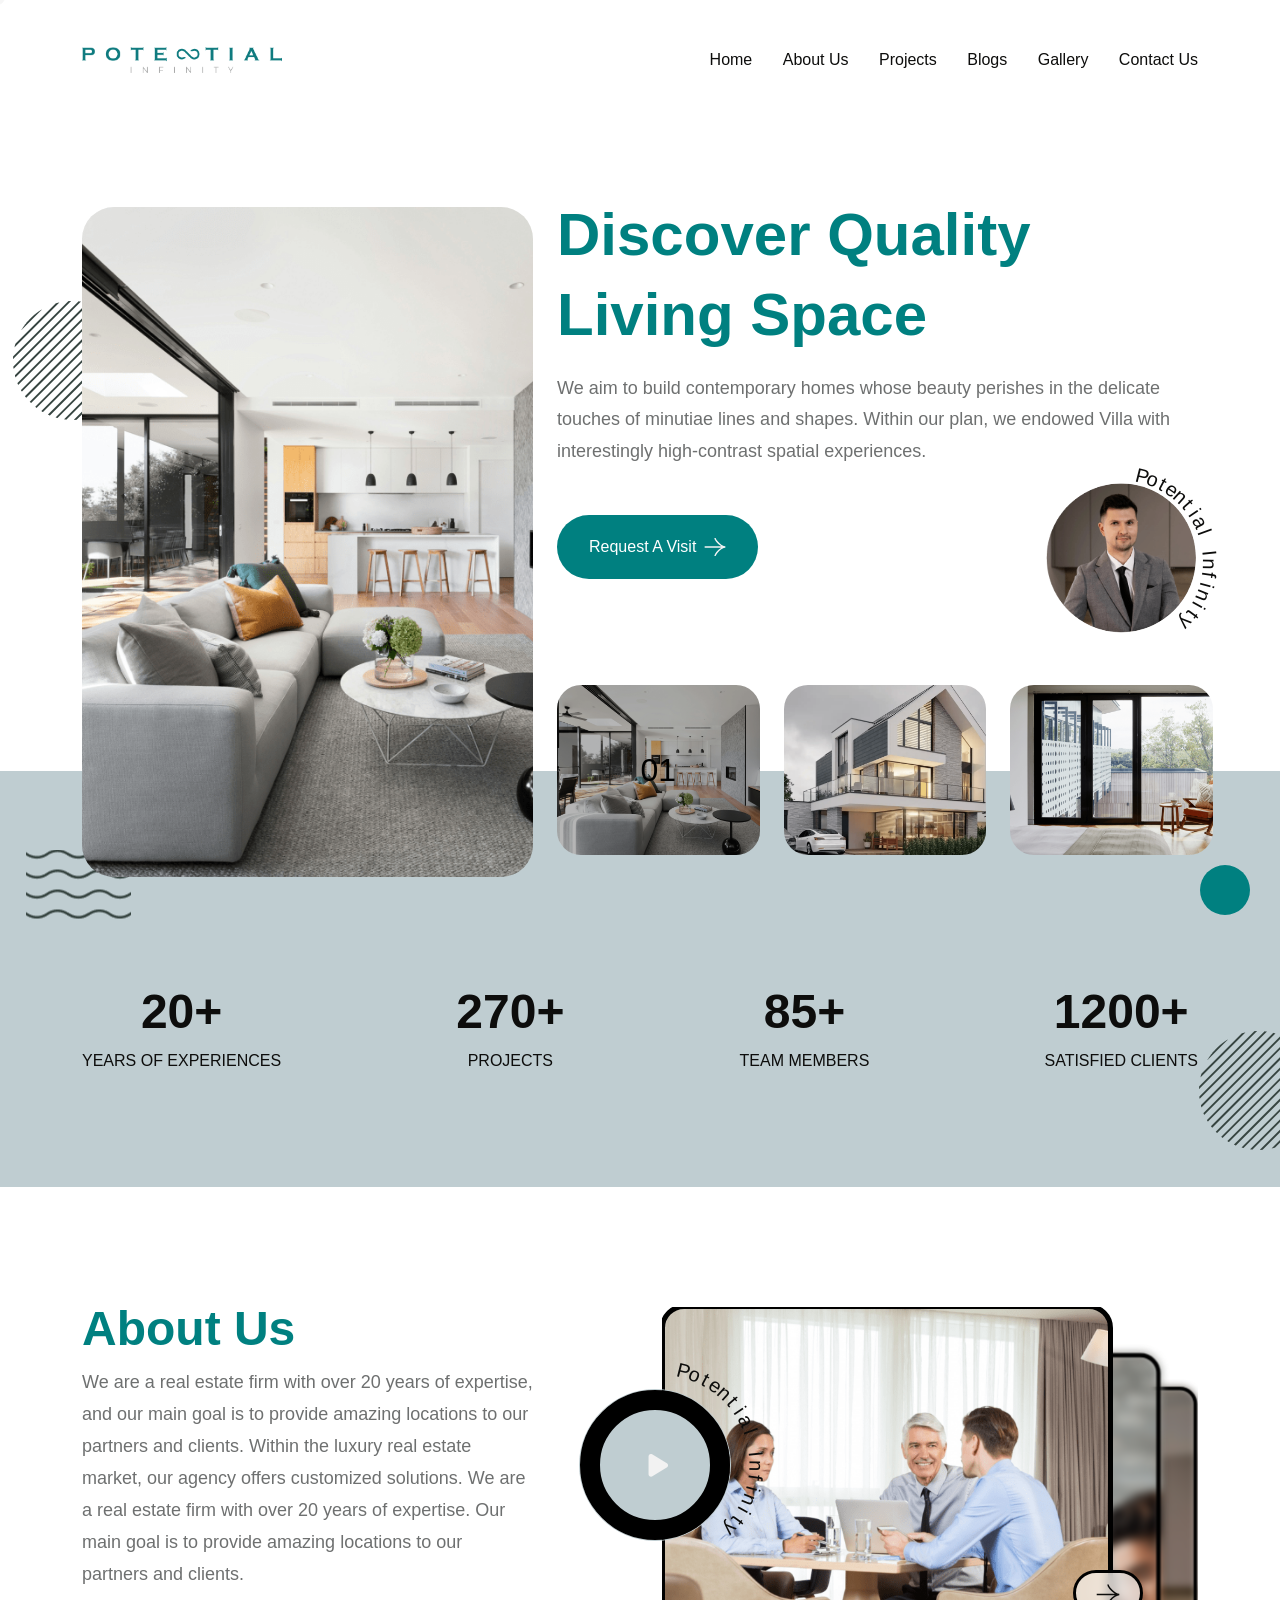
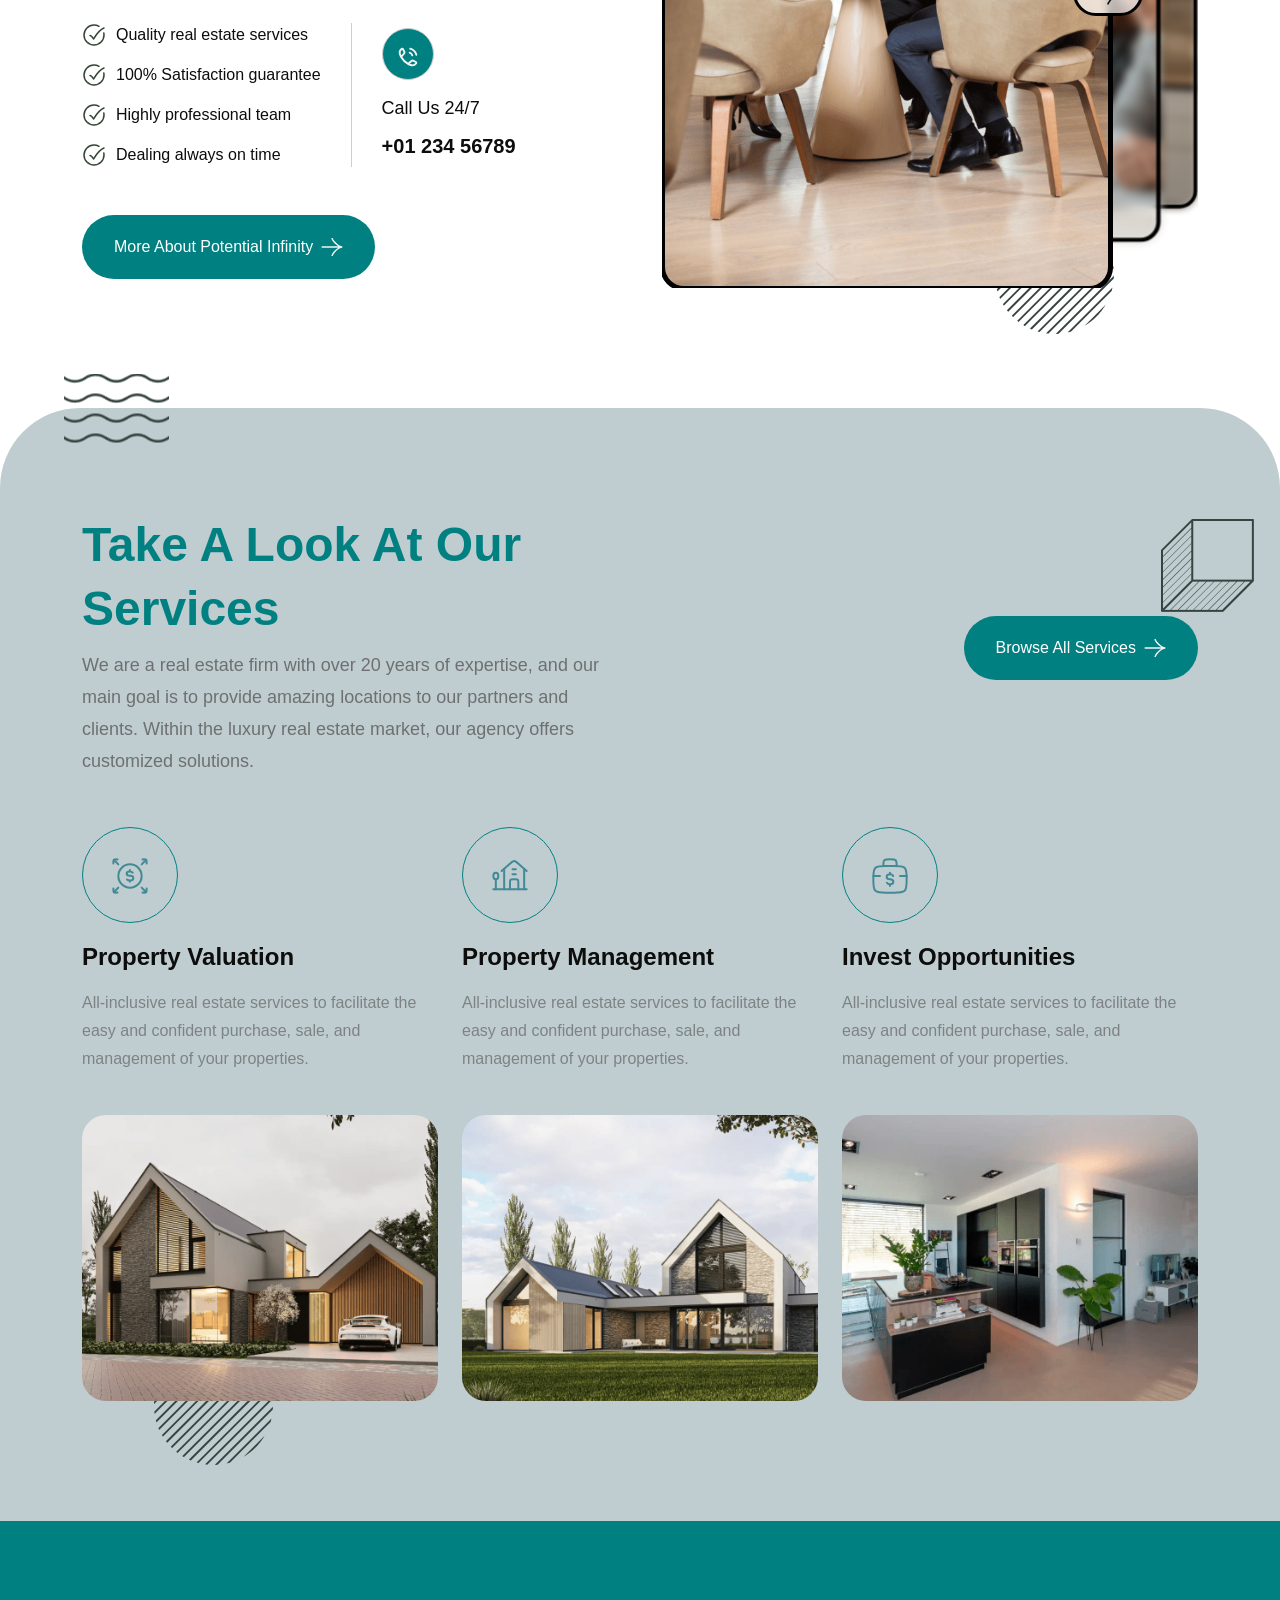
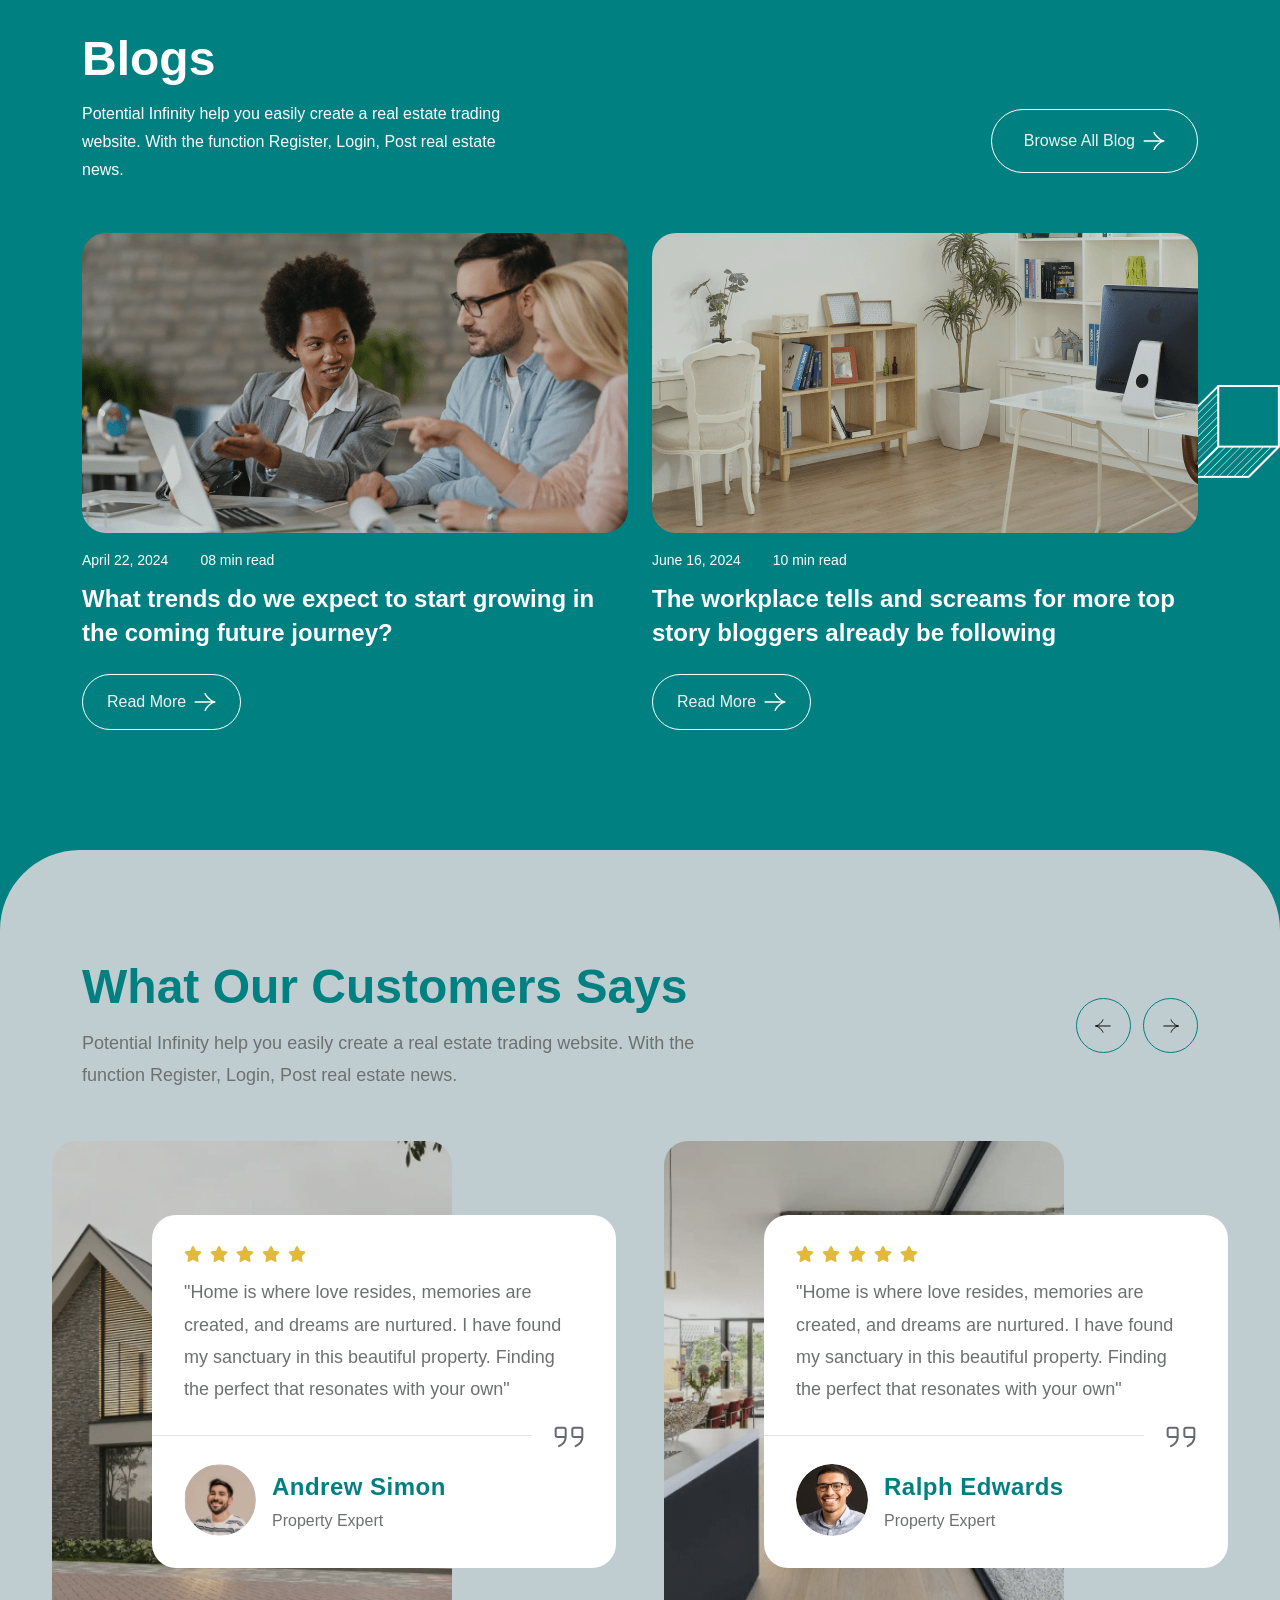
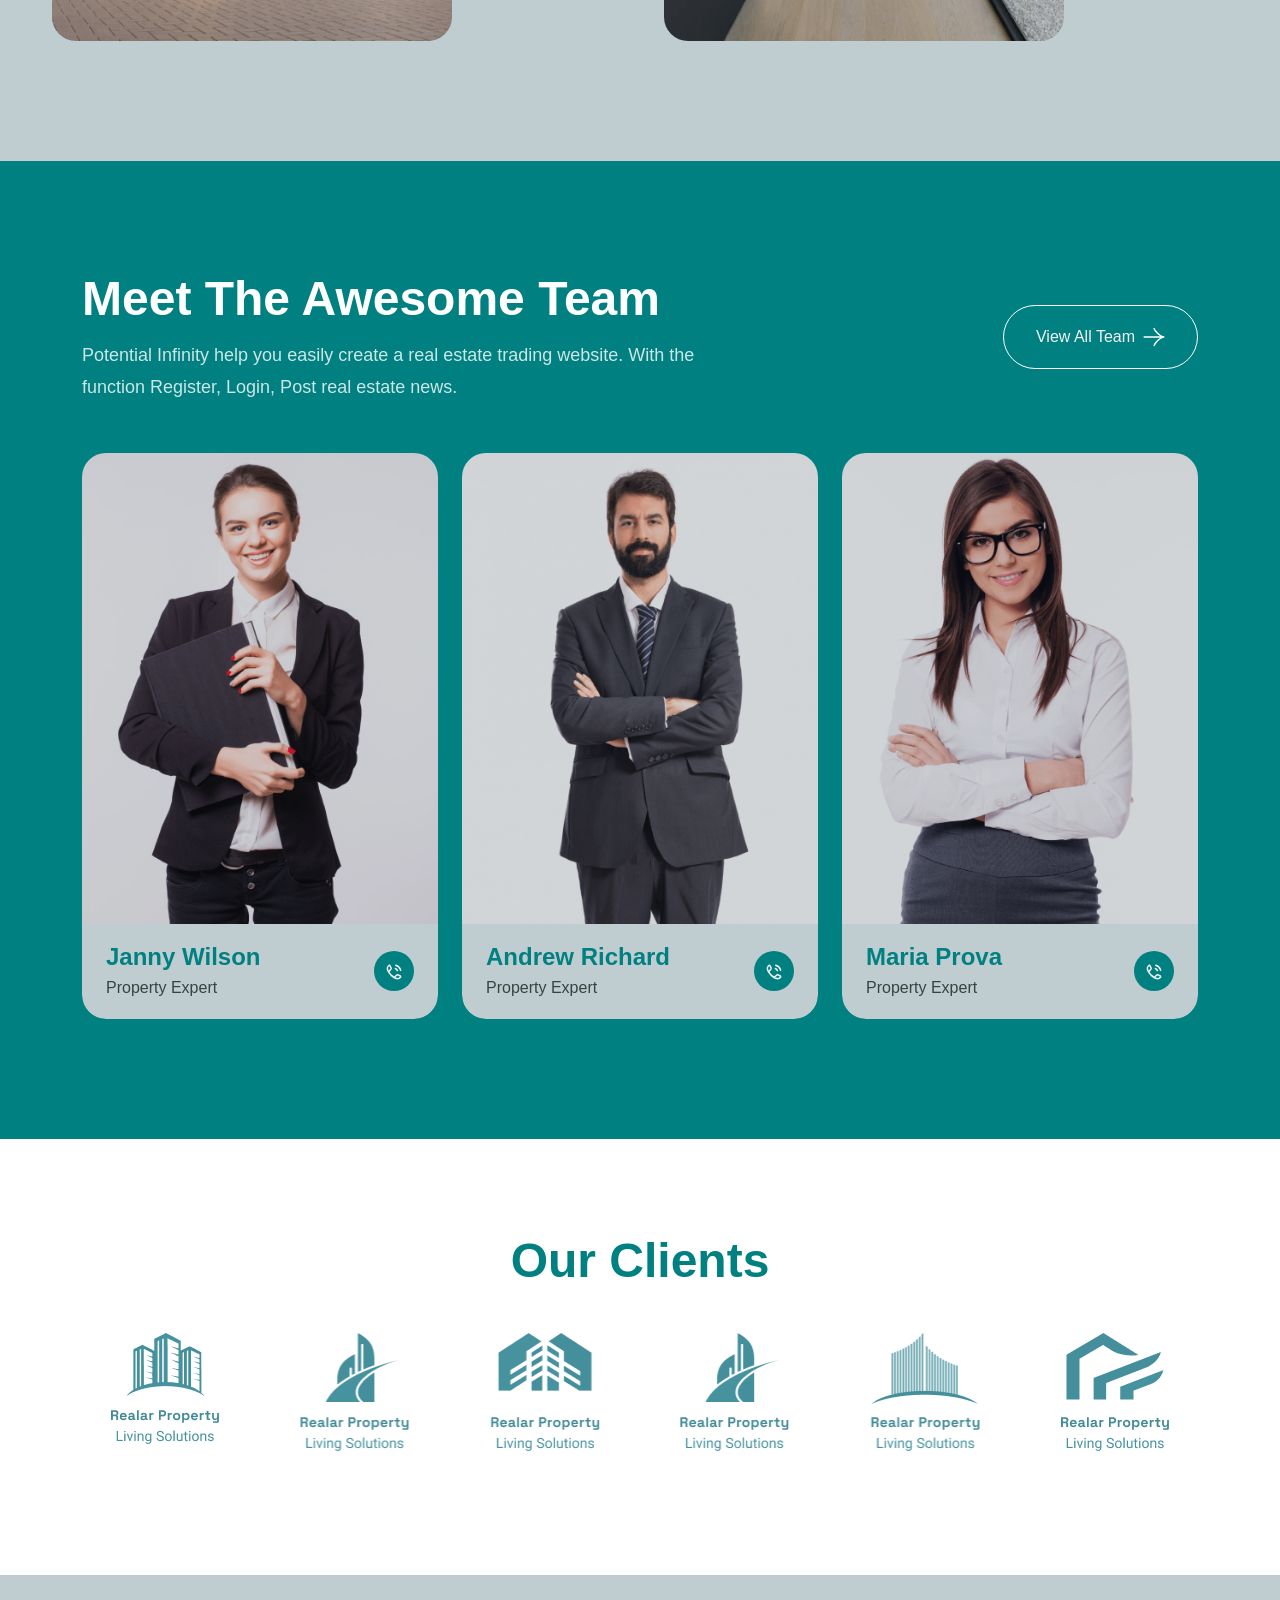
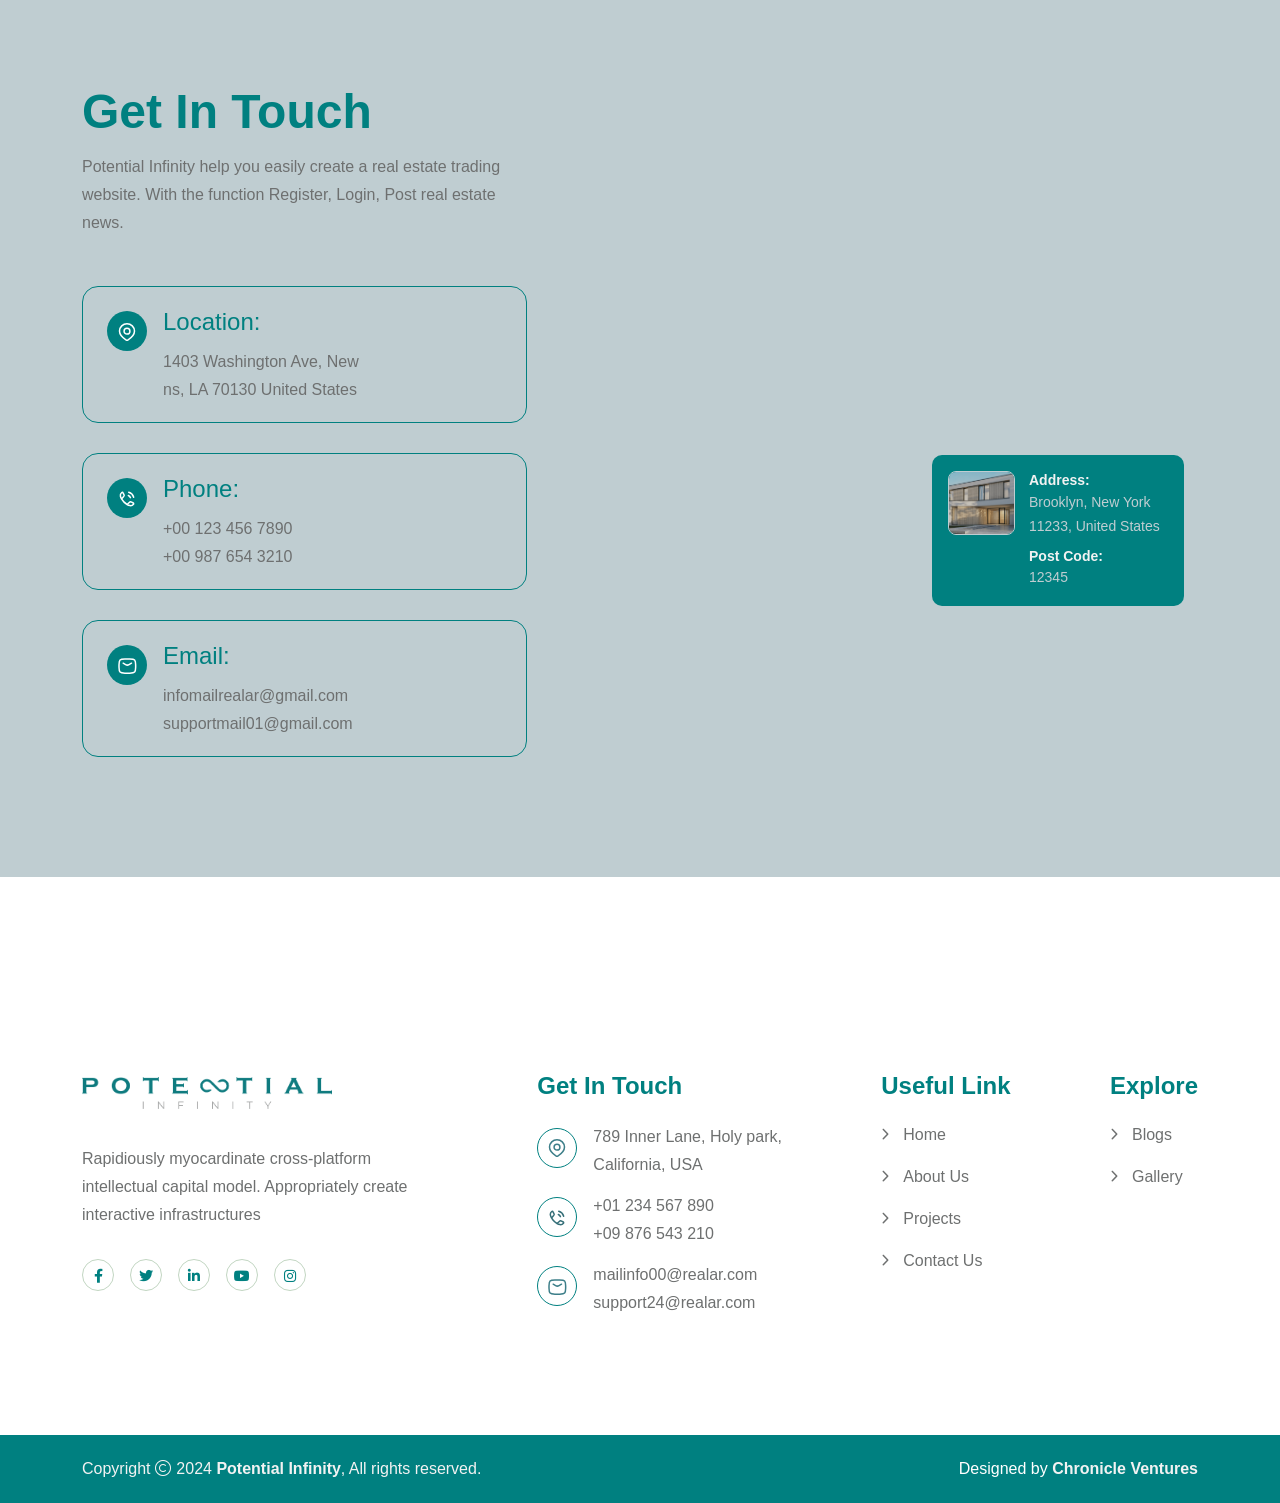
==== commit 847baaf1: "Add files via upload" ====
--- a/index.html
+++ b/index.html
@@ -16,19 +16,19 @@
     <meta name="viewport" content="width=device-width, initial-scale=1, shrink-to-fit=no">
 
     <!-- Favicons - Place favicon.ico in the root directory -->
-    <link rel="apple-touch-icon" sizes="57x57" href="assets/img/potential-infinity-logo.png">
-    <link rel="apple-touch-icon" sizes="60x60" href="assets/img/potential-infinity-logo.png">
-    <link rel="apple-touch-icon" sizes="72x72" href="assets/img/potential-infinity-logo.png">
-    <link rel="apple-touch-icon" sizes="76x76" href="assets/img/potential-infinity-logo.png">
-    <link rel="apple-touch-icon" sizes="114x114" href="assets/img/potential-infinity-logo.png">
-    <link rel="apple-touch-icon" sizes="120x120" href="assets/img/potential-infinity-logo.png">
-    <link rel="apple-touch-icon" sizes="144x144" href="assets/img/potential-infinity-logo.png">
-    <link rel="apple-touch-icon" sizes="152x152" href="assets/img/potential-infinity-logo.png">
-    <link rel="apple-touch-icon" sizes="180x180" href="assets/img/potential-infinity-logo.png">
-    <link rel="icon" type="image/png" sizes="192x192" href="assets/img/potential-infinity-logo.png">
-    <link rel="icon" type="image/png" sizes="32x32" href="assets/img/potential-infinity-logo.png">
-    <link rel="icon" type="image/png" sizes="96x96" href="assets/img/potential-infinity-logo.png">
-    <link rel="icon" type="image/png" sizes="16x16" href="assets/img/potential-infinity-logo.png">
+    <link rel="apple-touch-icon" sizes="57x57" href="assets/img/favicons/Potential-Infinity-Logo-1.png">
+    <link rel="apple-touch-icon" sizes="60x60" href="assets/img/favicons/Potential-Infinity-Logo-1.png">
+    <link rel="apple-touch-icon" sizes="72x72" href="assets/img/favicons/Potential-Infinity-Logo-1.png">
+    <link rel="apple-touch-icon" sizes="76x76" href="assets/img/favicons/Potential-Infinity-Logo-1.png">
+    <link rel="apple-touch-icon" sizes="114x114" href="assets/img/favicons/Potential-Infinity-Logo-1.png">
+    <link rel="apple-touch-icon" sizes="120x120" href="assets/img/favicons/Potential-Infinity-Logo-1.png">
+    <link rel="apple-touch-icon" sizes="144x144" href="assets/img/favicons/Potential-Infinity-Logo-1.png">
+    <link rel="apple-touch-icon" sizes="152x152" href="assets/img/favicons/Potential-Infinity-Logo-1.png">
+    <link rel="apple-touch-icon" sizes="180x180" href="assets/img/favicons/Potential-Infinity-Logo-1.png">
+    <link rel="icon" type="image/png" sizes="192x192" href="assets/img/favicons/Potential-Infinity-Logo-1.png">
+    <link rel="icon" type="image/png" sizes="32x32" href="assets/img/favicons/Potential-Infinity-Logo-1.png">
+    <link rel="icon" type="image/png" sizes="96x96" href="assets/img/favicons/Potential-Infinity-Logo-1.png">
+    <link rel="icon" type="image/png" sizes="16x16" href="assets/img/favicons/Potential-Infinity-Logo-1.png">
     <link rel="manifest" href="assets/img/favicons/manifest.json">
     <meta name="msapplication-TileColor" content="#ffffff">
     <meta name="msapplication-TileImage" content="assets/img/favicons/ms-icon-144x144.png">
--- a/assets/css/style.css
+++ b/assets/css/style.css
@@ -2536,6 +2536,7 @@
 .th-menu-wrapper .mobile-logo {
   padding-bottom: 30px;
   padding-top: 40px;
+  padding: 40px 20px 30px 20px;
   display: block;
   text-align: center;
   background-color: var(--theme-color);
@@ -2683,7 +2684,7 @@
   padding: 0;
   font-size: 20px;
   border: none;
-  background-color: var(--theme-color);
+  background-color: transparent;
   color: var(--white-color);
   display: inline-block;
   border-radius: 5px;
@@ -3055,7 +3056,8 @@
 }
 .th-btn.style-border3.th-btn-icon:after {
   filter: brightness(0) grayscale(9) invert(2);
-  color: #000000;
+  /* color: #000000; */
+  color: var(--theme-color2);
   width: 22px;
   height: 22px;
 }
@@ -3068,7 +3070,7 @@
 }
 .th-btn.style-border3:hover {
   background: #fff;
-  color: #000;
+  color: var(--theme-color2);
 }
 .th-btn.style-border3:hover.th-btn-icon:after {
   filter: none;
@@ -3396,7 +3398,7 @@
 .scroll-top svg {
   color: var(--theme-color);
   border-radius: 50%;
-  background: var(--white-color);
+  background: var(--theme-color2);
 }
 .scroll-top svg path {
   fill: none;
@@ -7639,10 +7641,12 @@
   word-break: break-word;
   font-weight: 400;
   font-size: 20px;
-  color: var(--white-color);
+  color: #fff;
+  
 }
 .breadcumb-menu a:hover {
   color: var(--theme-color2);
+  /* text-decoration: underline; */
 }
 
 .breadcumb-title {
@@ -7650,7 +7654,7 @@
   line-height: 1.1;
   font-size: 48px;
   font-weight: 600;
-  color: var(--white-color);
+  color: #fff;
 }
 
 .breadcumb-wrapper {
@@ -7665,8 +7669,9 @@
   content: "";
   position: absolute;
   inset: 0;
-  background: var(--theme-color);
-  opacity: 0.7;
+  /* background: var(--theme-color2); */
+  background: #0a0a0abb;
+  opacity: 0.9;
   z-index: -1;
 }
 
@@ -13422,7 +13427,7 @@
 }
 .team-card.style2 .th-social a:hover {
   background: #fff;
-  color: #000;
+  color: var(--theme-color2);
 }
 .team-card.style2:hover .img-wrap:after {
   opacity: 1;
@@ -16595,9 +16600,18 @@
   display: flex;
   align-items: center;
   justify-content: center;
+  filter: invert(0.6) sepia(20) saturate(2) hue-rotate(140deg);
+  /* filter: invert(0.4) sepia(0) saturate(0) hue-rotate(0deg) brightness(0.5) contrast(1.2); */
+  /* filter: invert(0.85) sepia(0.1) saturate(1.5) hue-rotate(110deg) brightness(1.1) contrast(0.95); */
 }
 .client-card:hover {
   transform: scale(1.05);
+}
+.our-clients{
+  color: var(--theme-color2);
+  text-align: center;
+  margin-bottom: 40px;
+  margin-top: -30px;
 }
 
 /*------------------- 4.00. Tab Menu -------------------*/
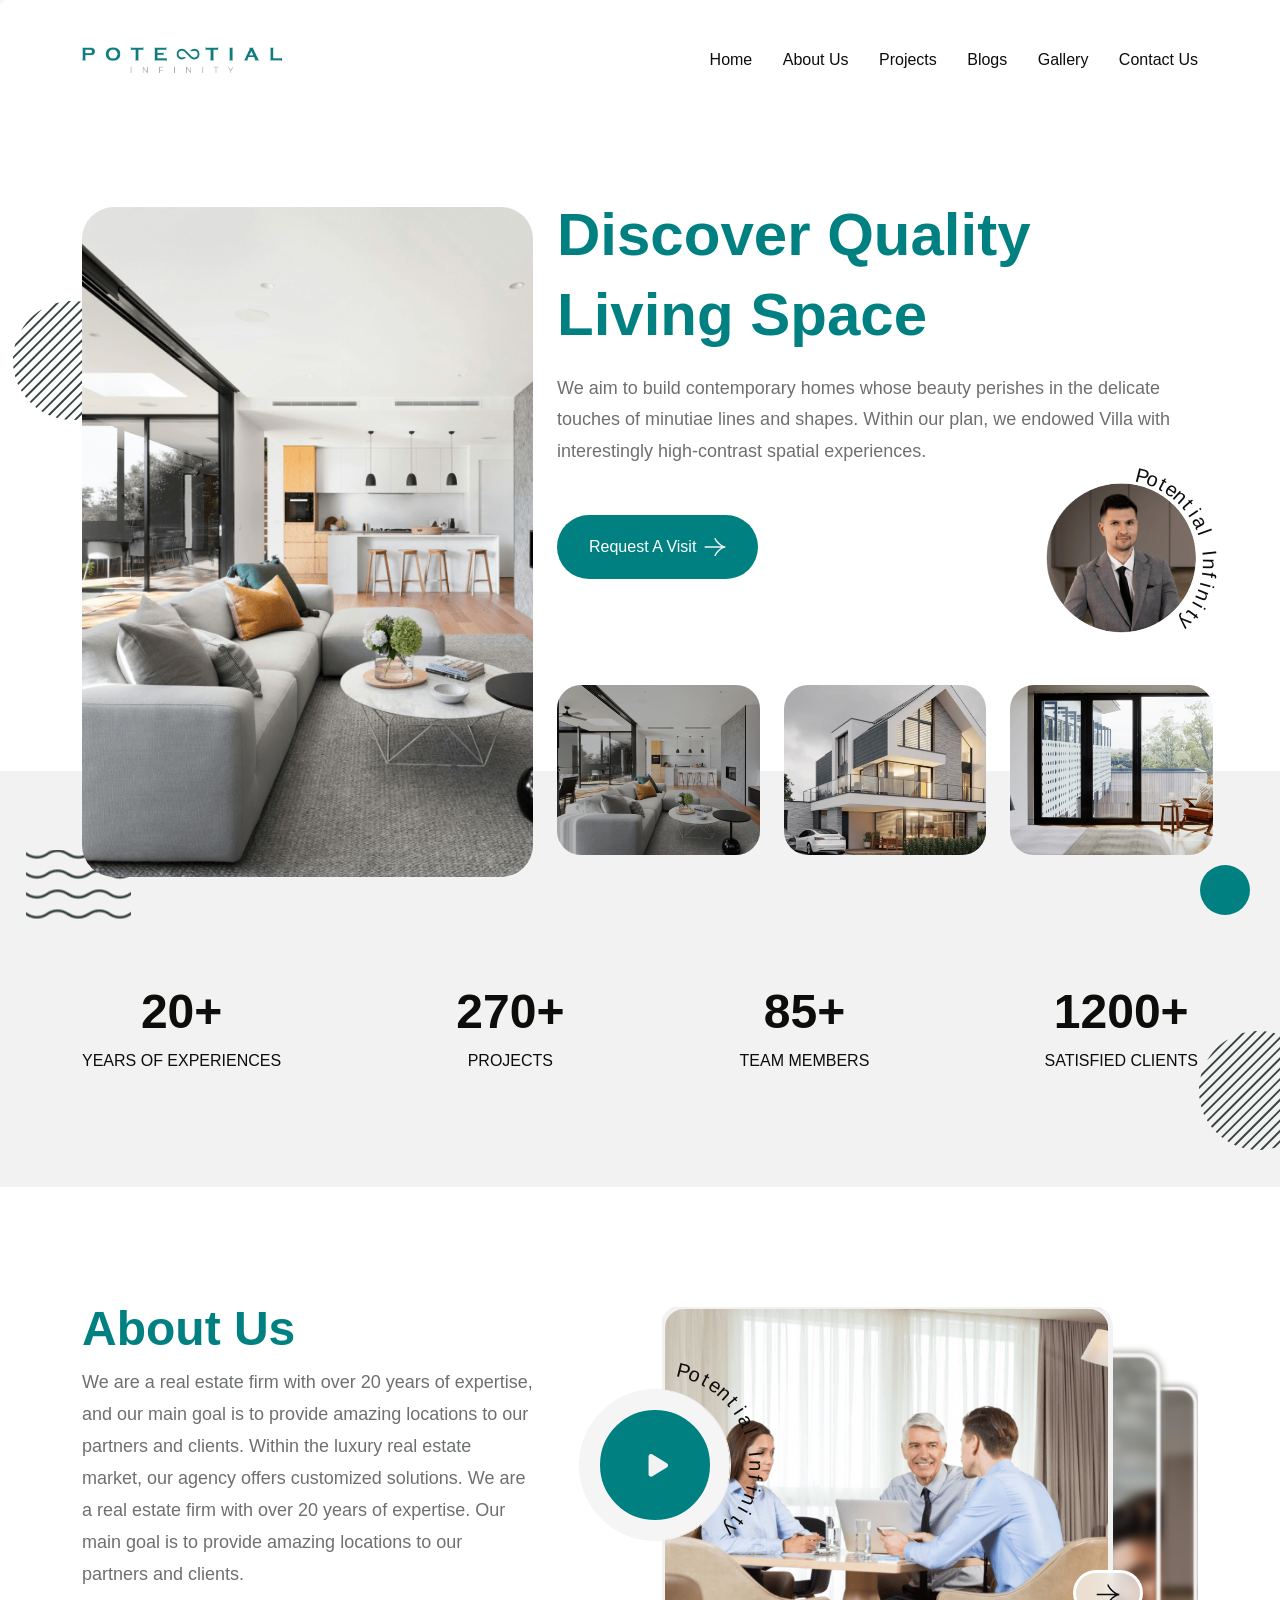
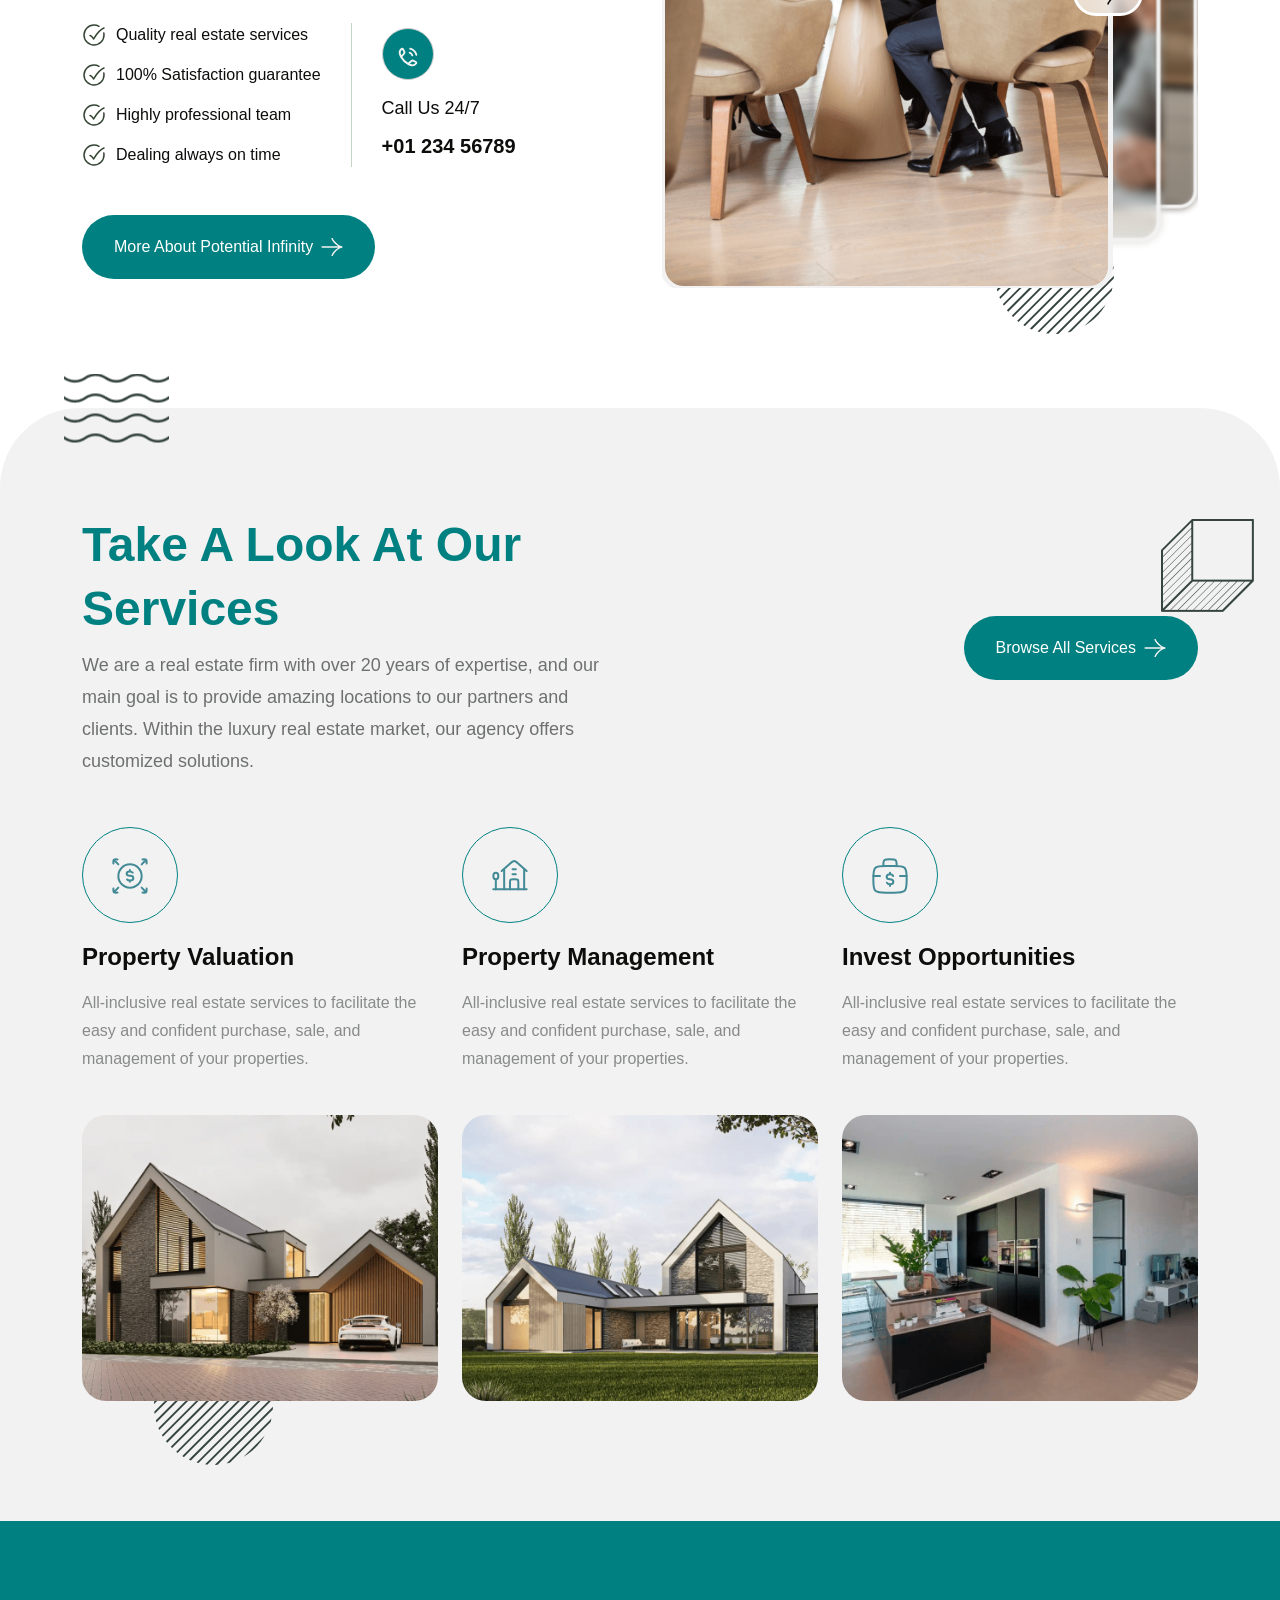
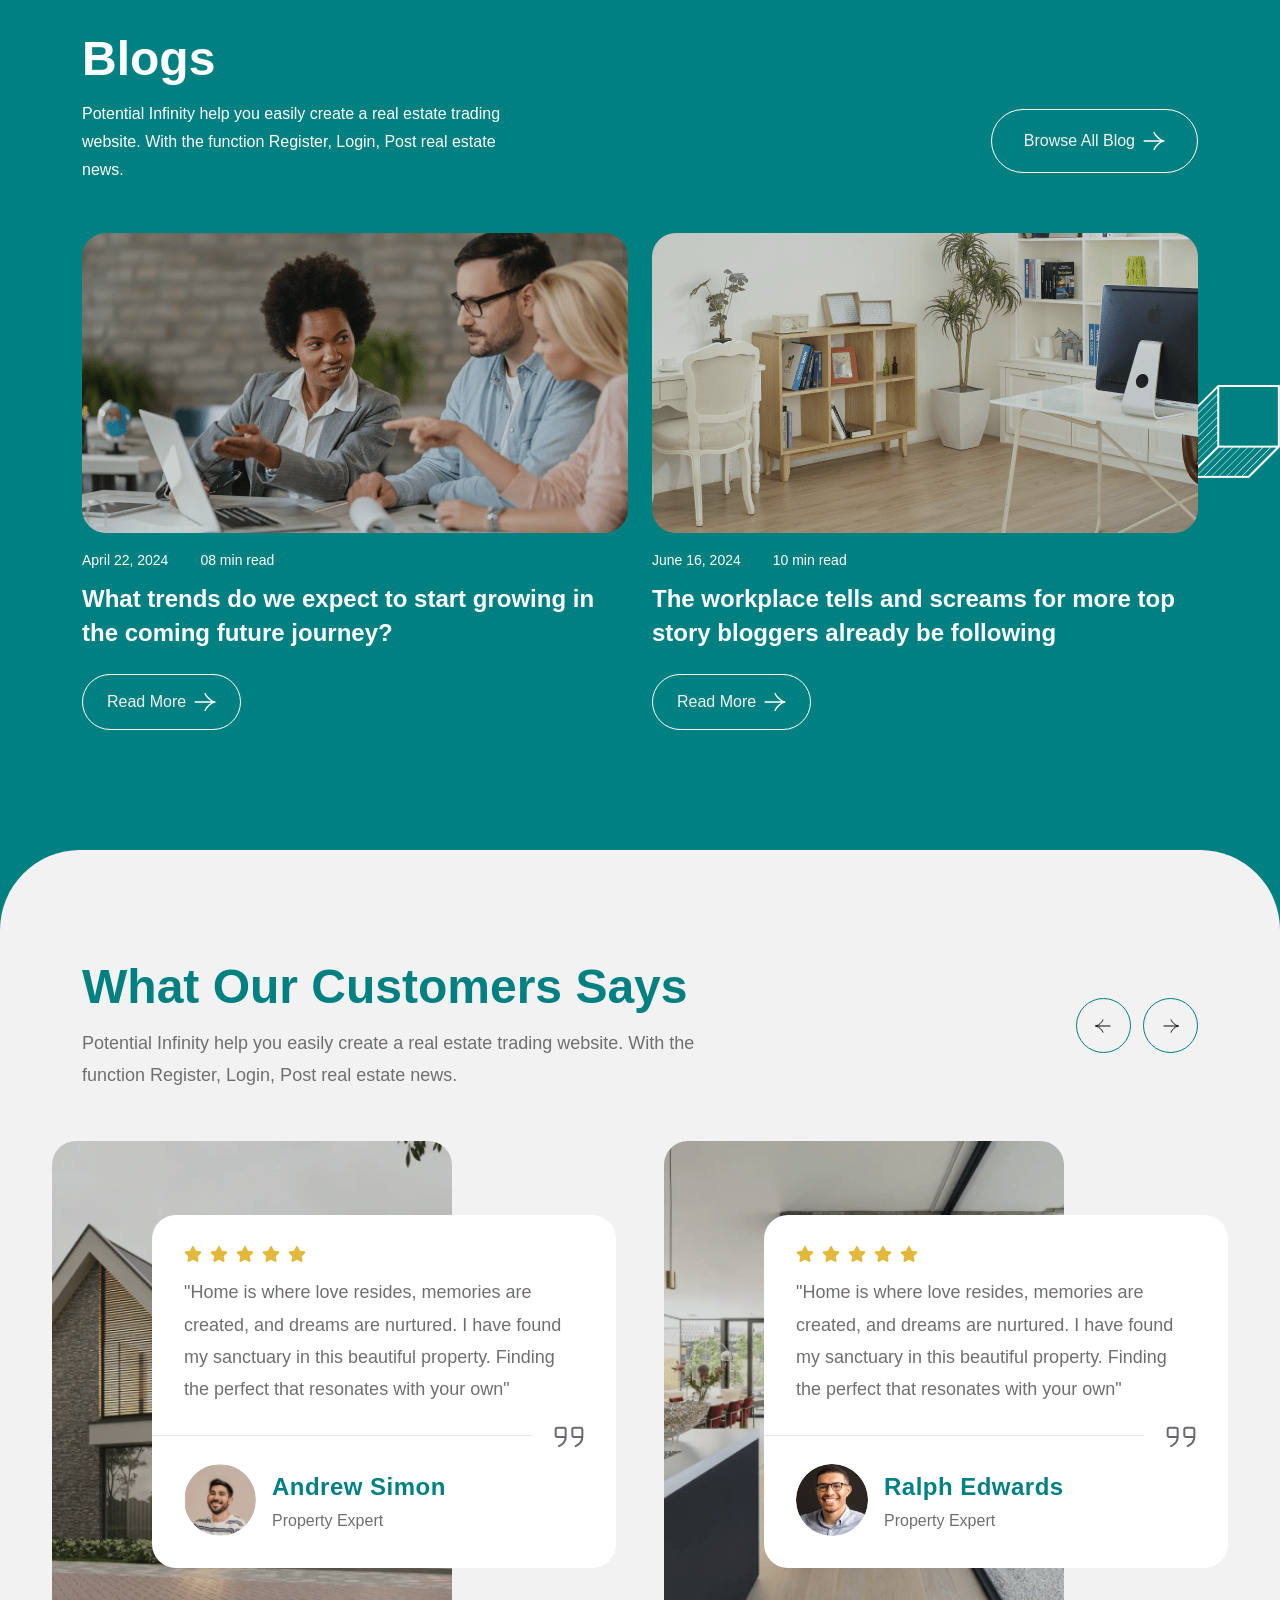
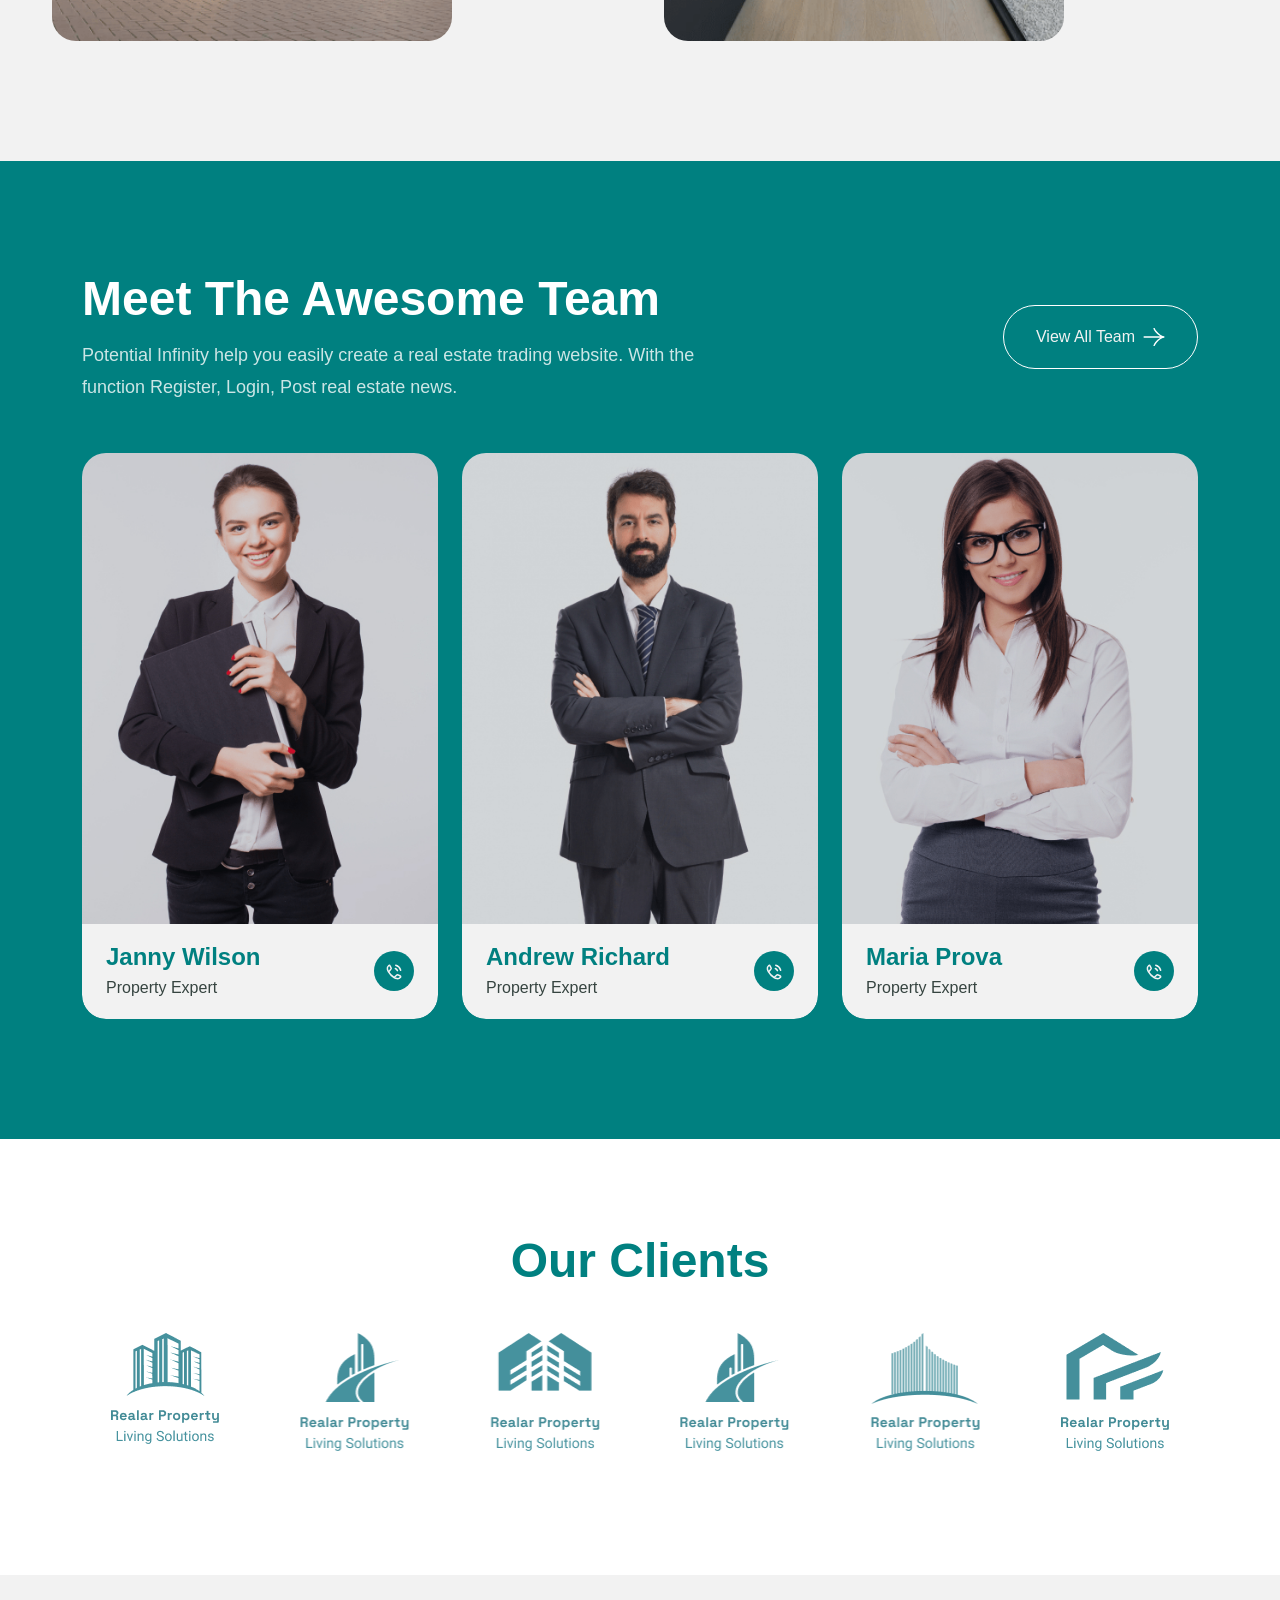
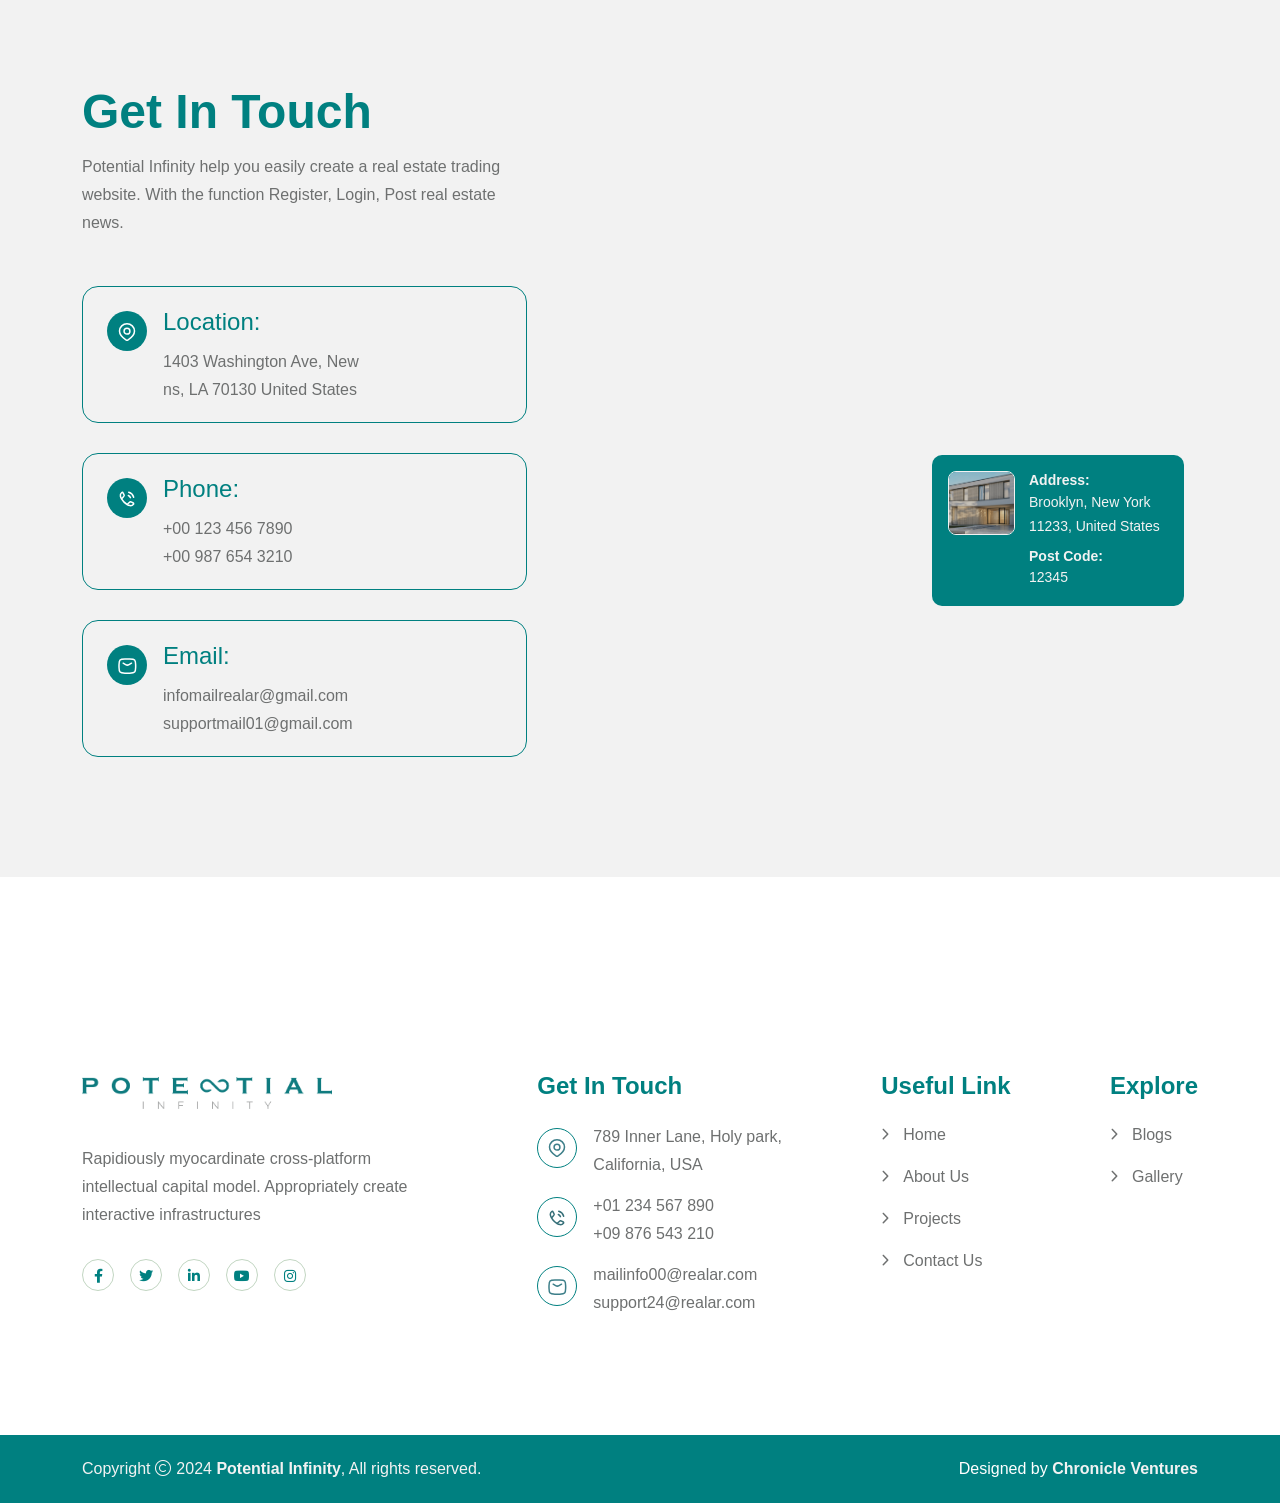
==== commit 72bff85f: "Add files via upload" ====
--- a/index.html
+++ b/index.html
@@ -394,37 +394,37 @@
                                 <div class="swiper-slide">
                                     <div class="box-img">
                                         <img src="assets/img/hero/hero_thumb_2_1.jpg" alt="Image">
-                                        <span class="slider-number">01</span>
+                                        <!-- <span class="slider-number">01</span> -->
                                     </div>
                                 </div>
                                 <div class="swiper-slide">
                                     <div class="box-img">
                                         <img src="assets/img/hero/hero_thumb_2_2.jpg" alt="Image">
-                                        <span class="slider-number">02</span>
+                                        <!-- <span class="slider-number">02</span> -->
                                     </div>
                                 </div>
                                 <div class="swiper-slide">
                                     <div class="box-img">
                                         <img src="assets/img/hero/hero_thumb_2_3.jpg" alt="Image">
-                                        <span class="slider-number">03</span>
+                                        <!-- <span class="slider-number">03</span> -->
                                     </div>
                                 </div>
                                 <div class="swiper-slide">
                                     <div class="box-img">
                                         <img src="assets/img/hero/hero_thumb_2_1.jpg" alt="Image">
-                                        <span class="slider-number">04</span>
+                                        <!-- <span class="slider-number">04</span> -->
                                     </div>
                                 </div>
                                 <div class="swiper-slide">
                                     <div class="box-img">
                                         <img src="assets/img/hero/hero_thumb_2_2.jpg" alt="Image">
-                                        <span class="slider-number">05</span>
+                                        <!-- <span class="slider-number">05</span> -->
                                     </div>
                                 </div>
                                 <div class="swiper-slide">
                                     <div class="box-img">
                                         <img src="assets/img/hero/hero_thumb_2_3.jpg" alt="Image">
-                                        <span class="slider-number">06</span>
+                                        <!-- <span class="slider-number">06</span> -->
                                     </div>
                                 </div>
                             </div>
--- a/assets/css/style.css
+++ b/assets/css/style.css
@@ -100,7 +100,8 @@
   --black-color2: #1B1B1B;
   --black-color3: #1A1A1A;
   /* --gray-color: #DDE8DD; */
-  --gray-color: #BFCDD1;
+  /* --gray-color: #BFCDD1; */
+  --gray-color: #f2f2f2;
   /* --white-color: #ffffff; */
   --white-color: #000000;
   --light-color: #A4B5BA;
@@ -3212,7 +3213,7 @@
   line-height: var(--icon-size, 56px);
   text-align: center;
   background-color: var(--white-color);
-  color: var(--theme-color);
+  color: #f2f2f2;
   font-size: var(--icon-font-size, 1.4em);
   border-radius: 50%;
   z-index: 1;
@@ -12648,9 +12649,9 @@
 }
 .img-box2 .about-tag .play-btn i {
   line-height: 110px;
-  background: var(--gray-color);
+  background: var(--theme-color2);
   --icon-font-size: 26px;
-  border: 20px solid var(--white-color);
+  border: 20px solid #f5f5f5;
 }
 .img-box2 .about-tag .about-experience-tag {
   color: var(--title-color);
@@ -12701,7 +12702,7 @@
   content: "";
   position: absolute;
   inset: 0;
-  border: 5px solid var(--white-color);
+  border: 5px solid #f2f2f2;
   border-radius: 24px;
   transition: 0.4s;
 }
@@ -12736,7 +12737,7 @@
   width: 70px;
   height: 46px;
   line-height: 40px;
-  border: 3px solid var(--white-color);
+  border: 3px solid #fff;
 }
 .img-box2 .slider-arrow img {
   width: 24px;
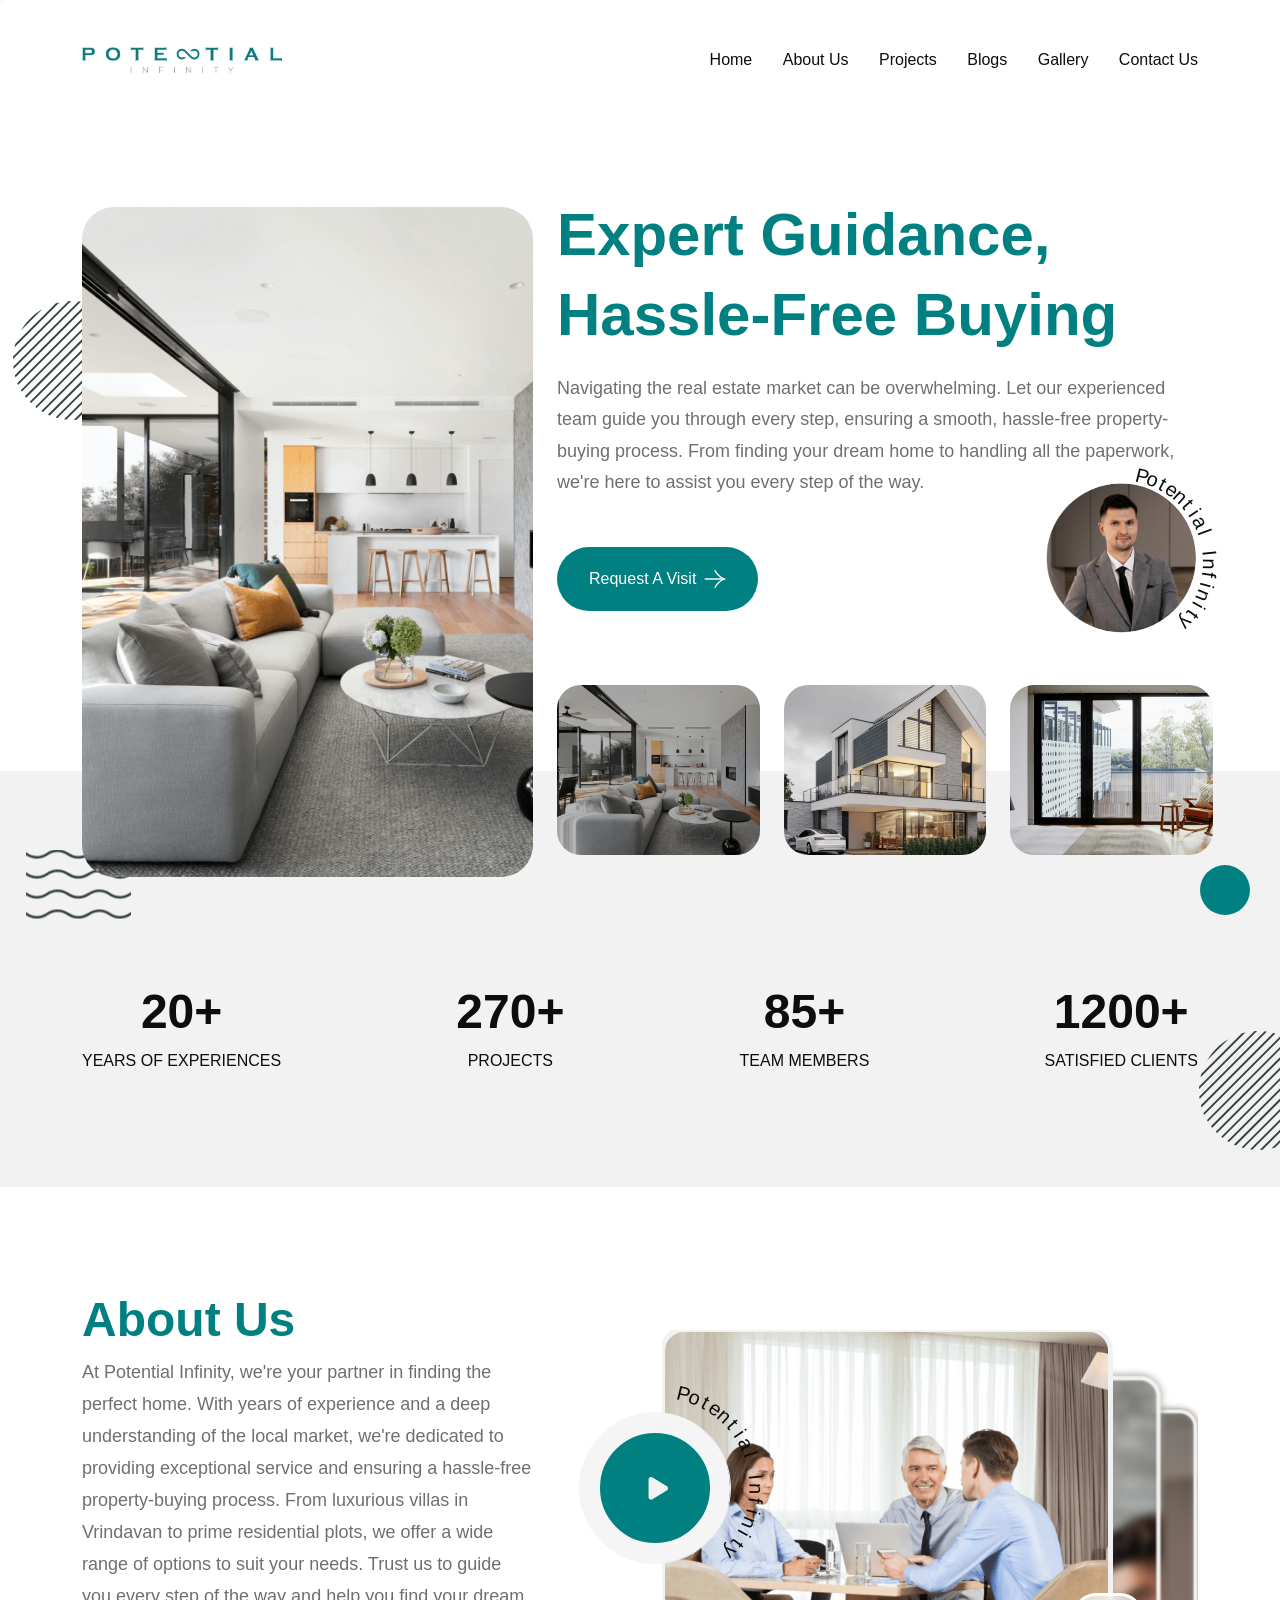
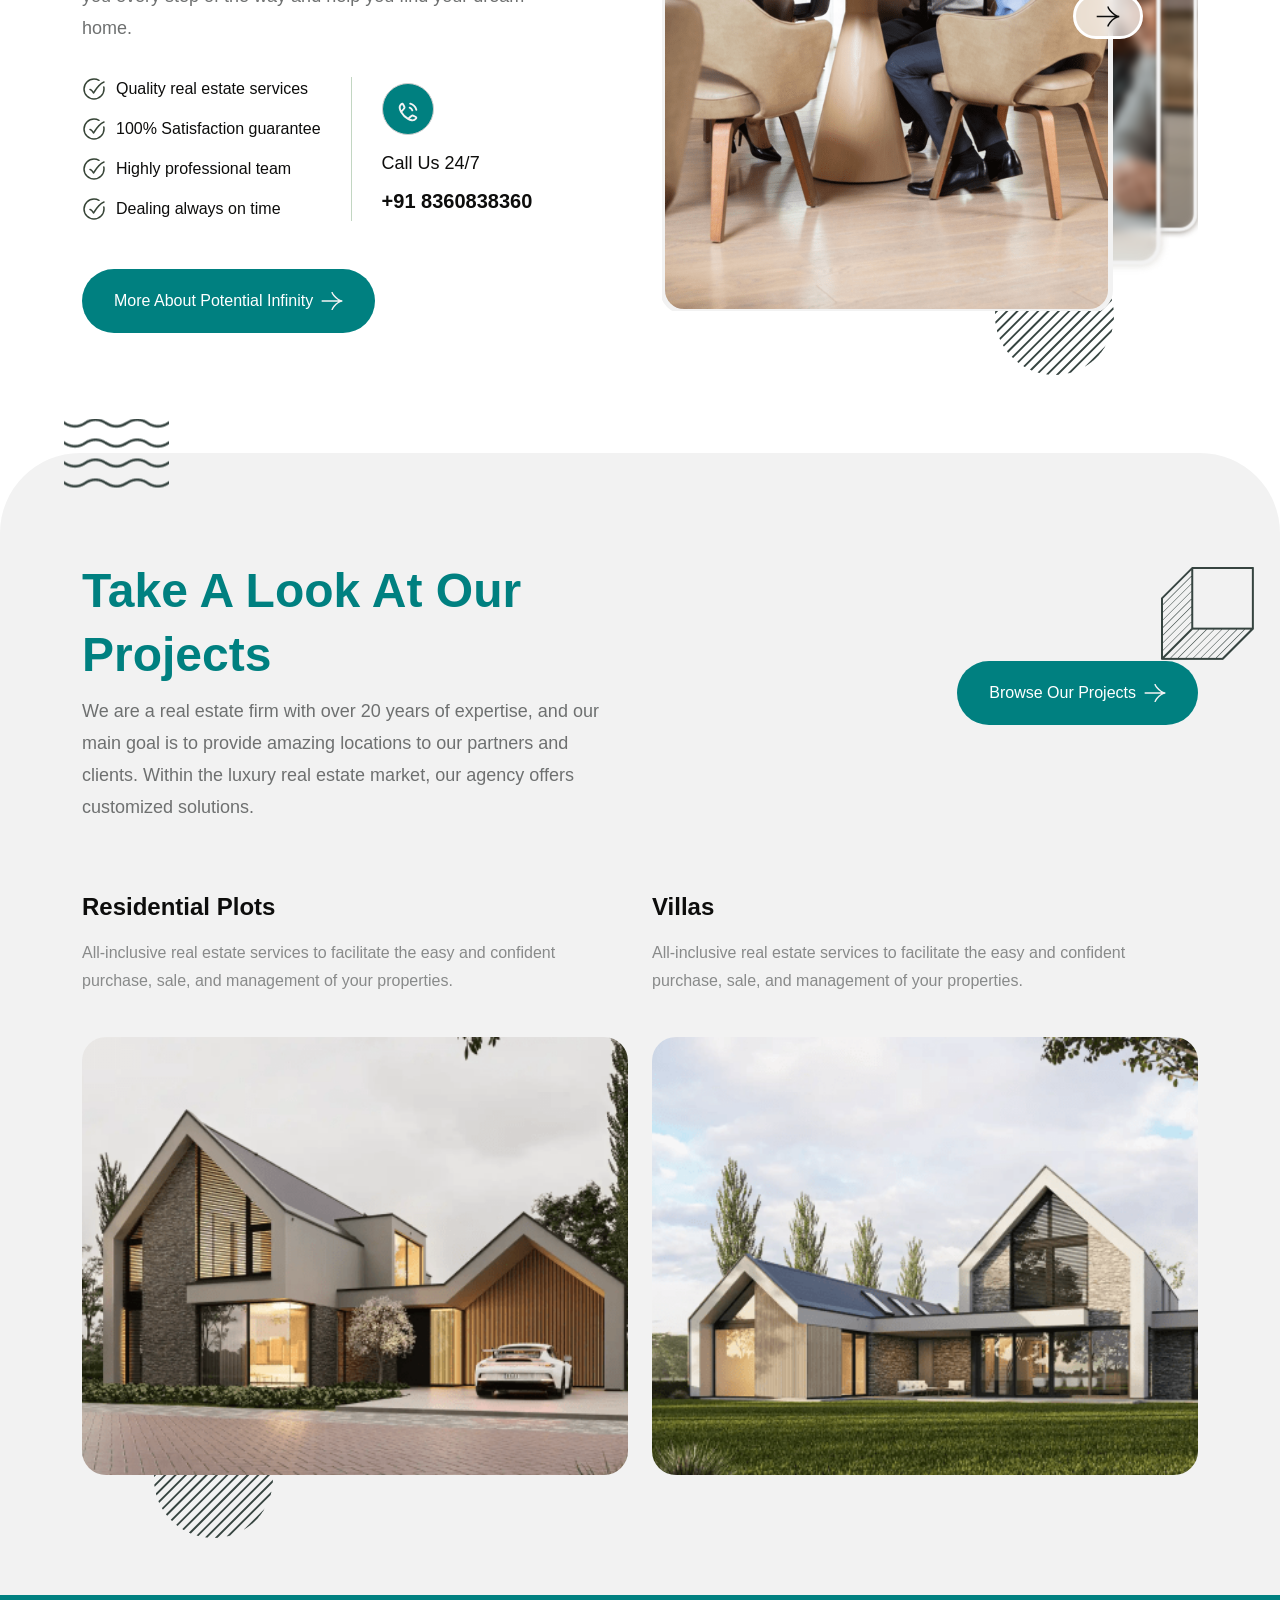
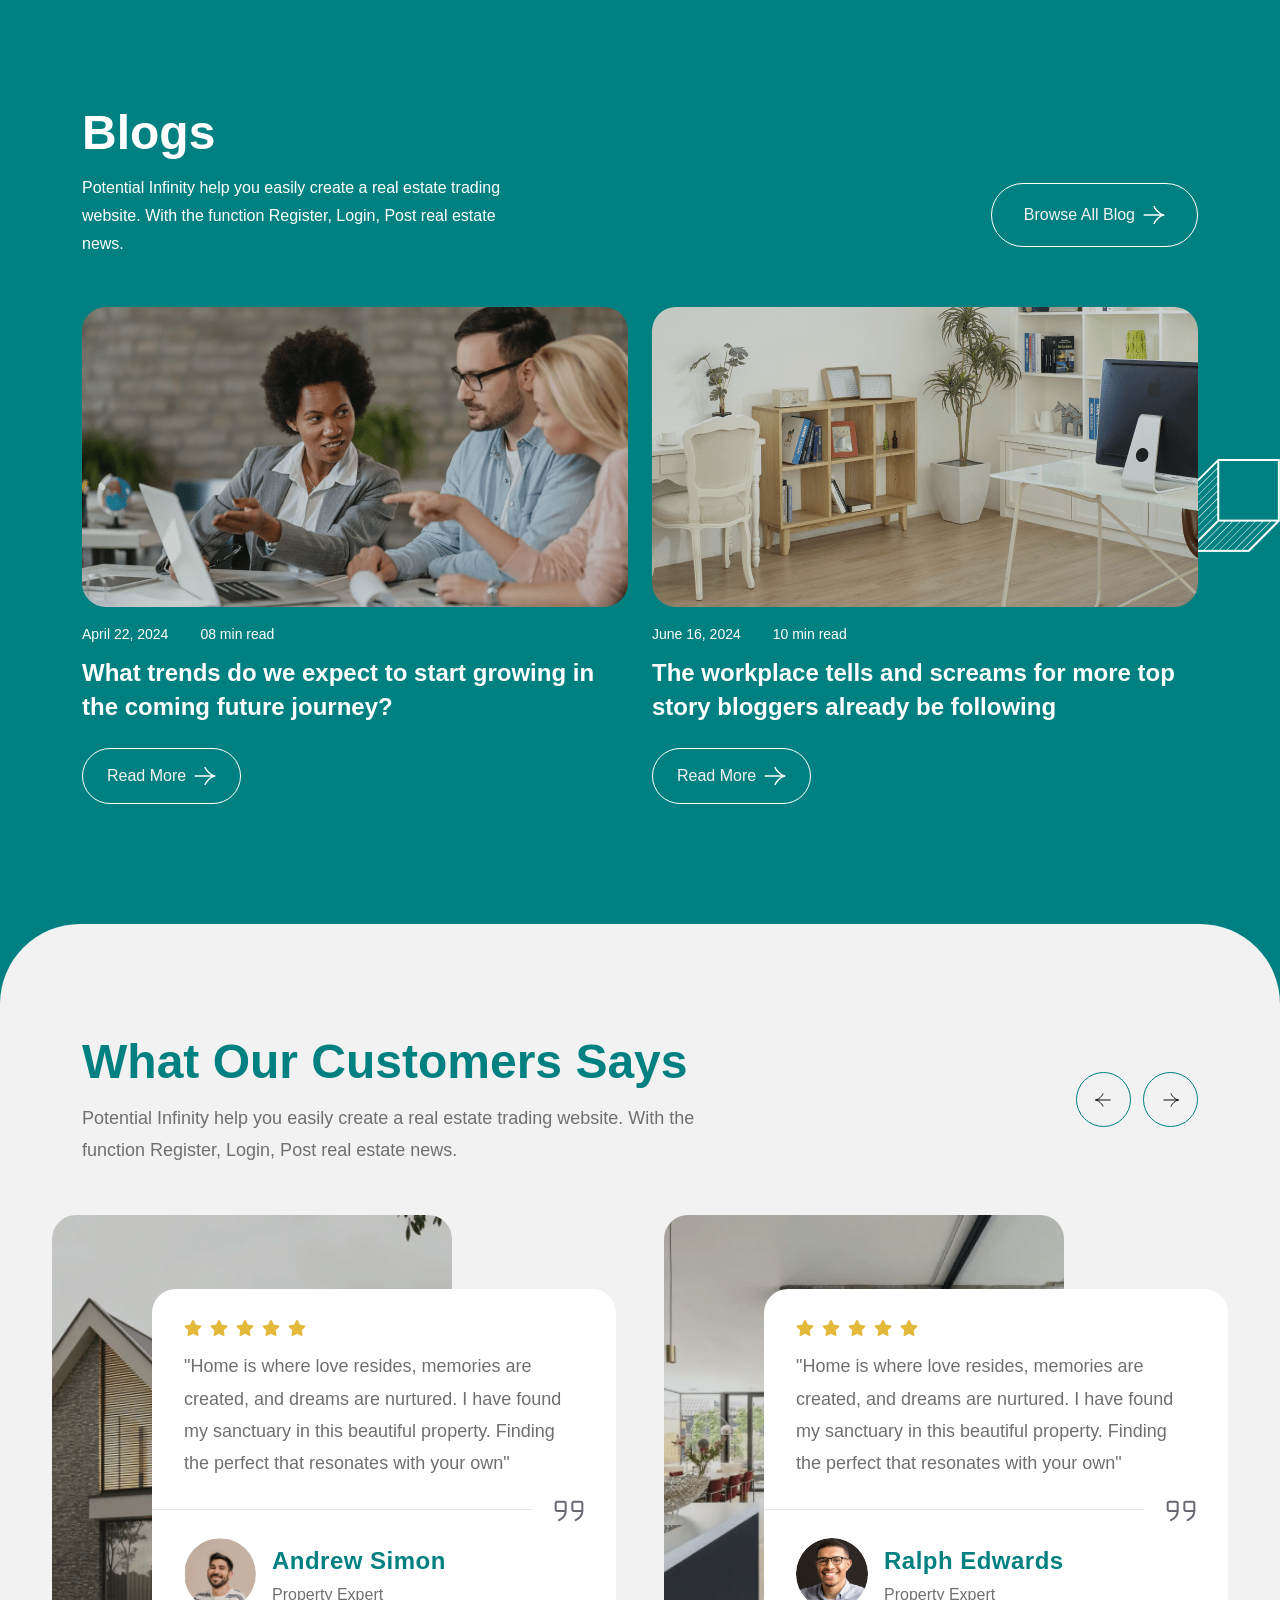
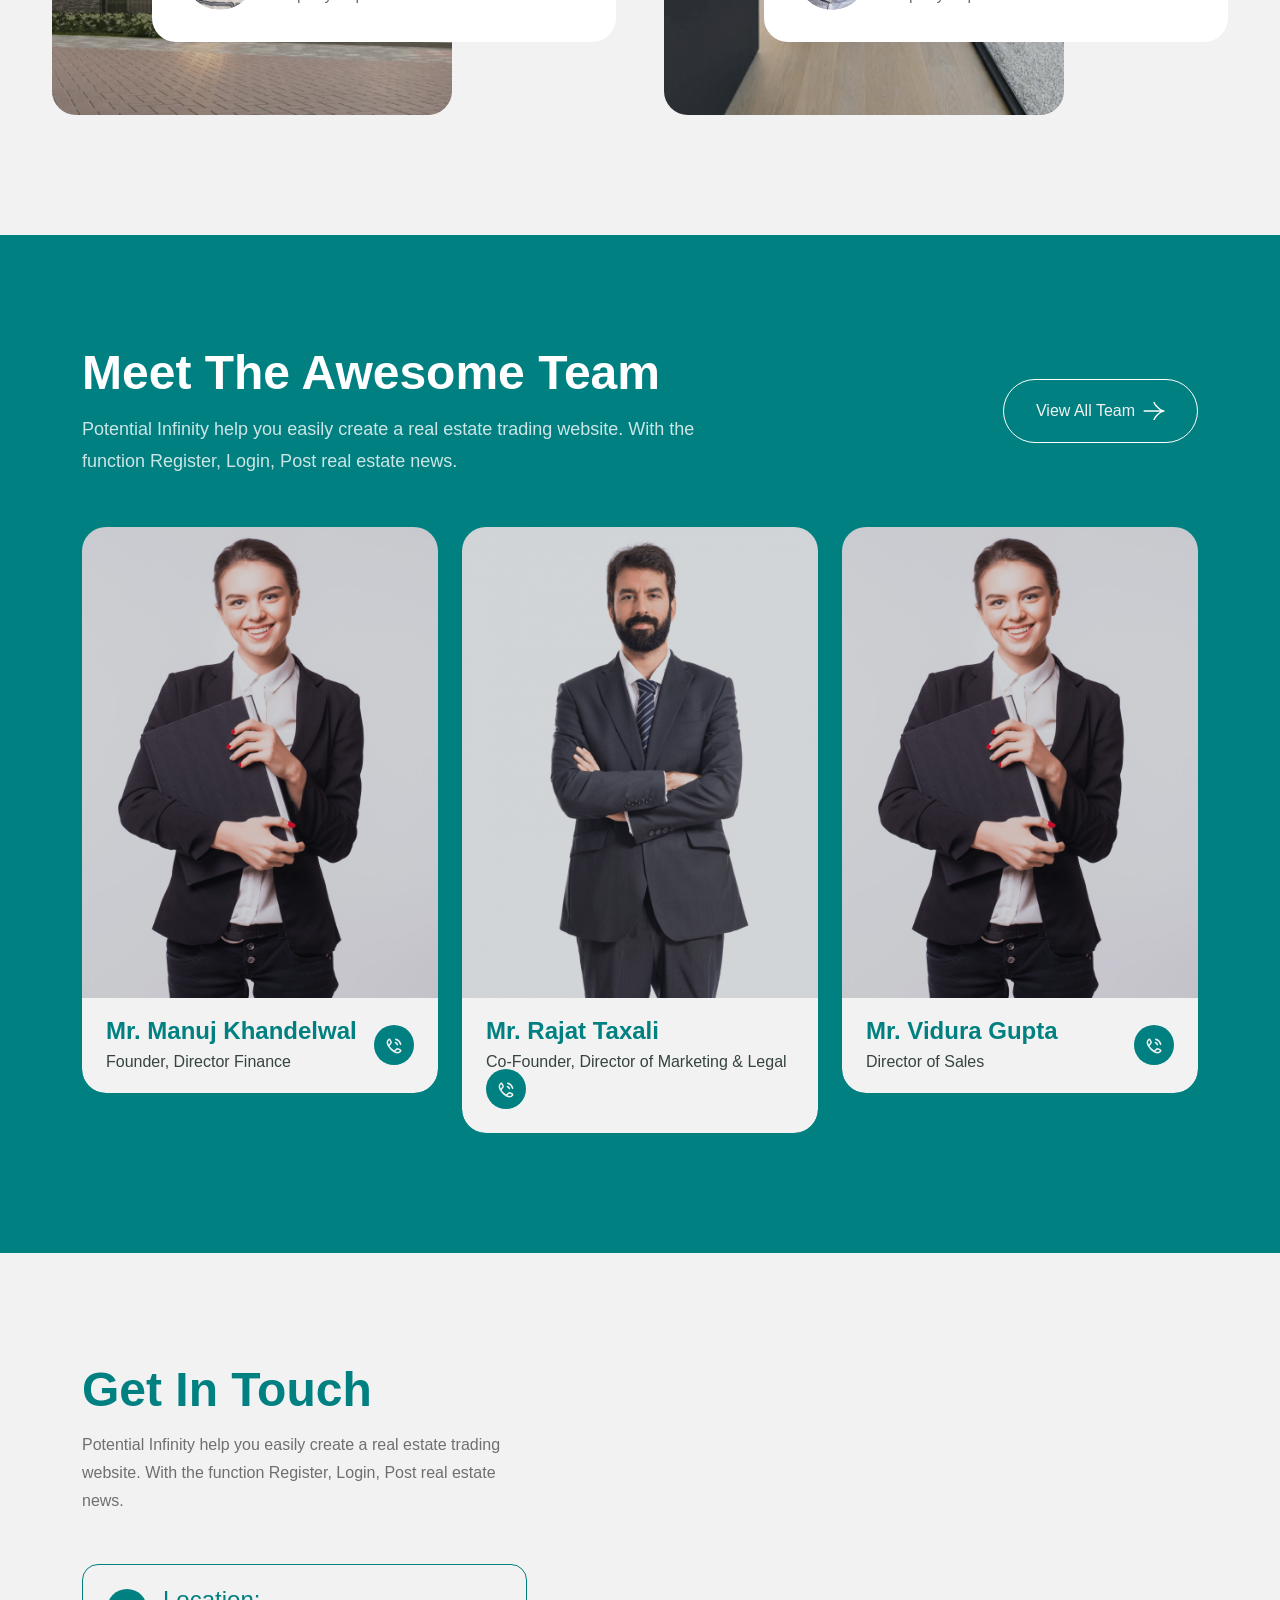
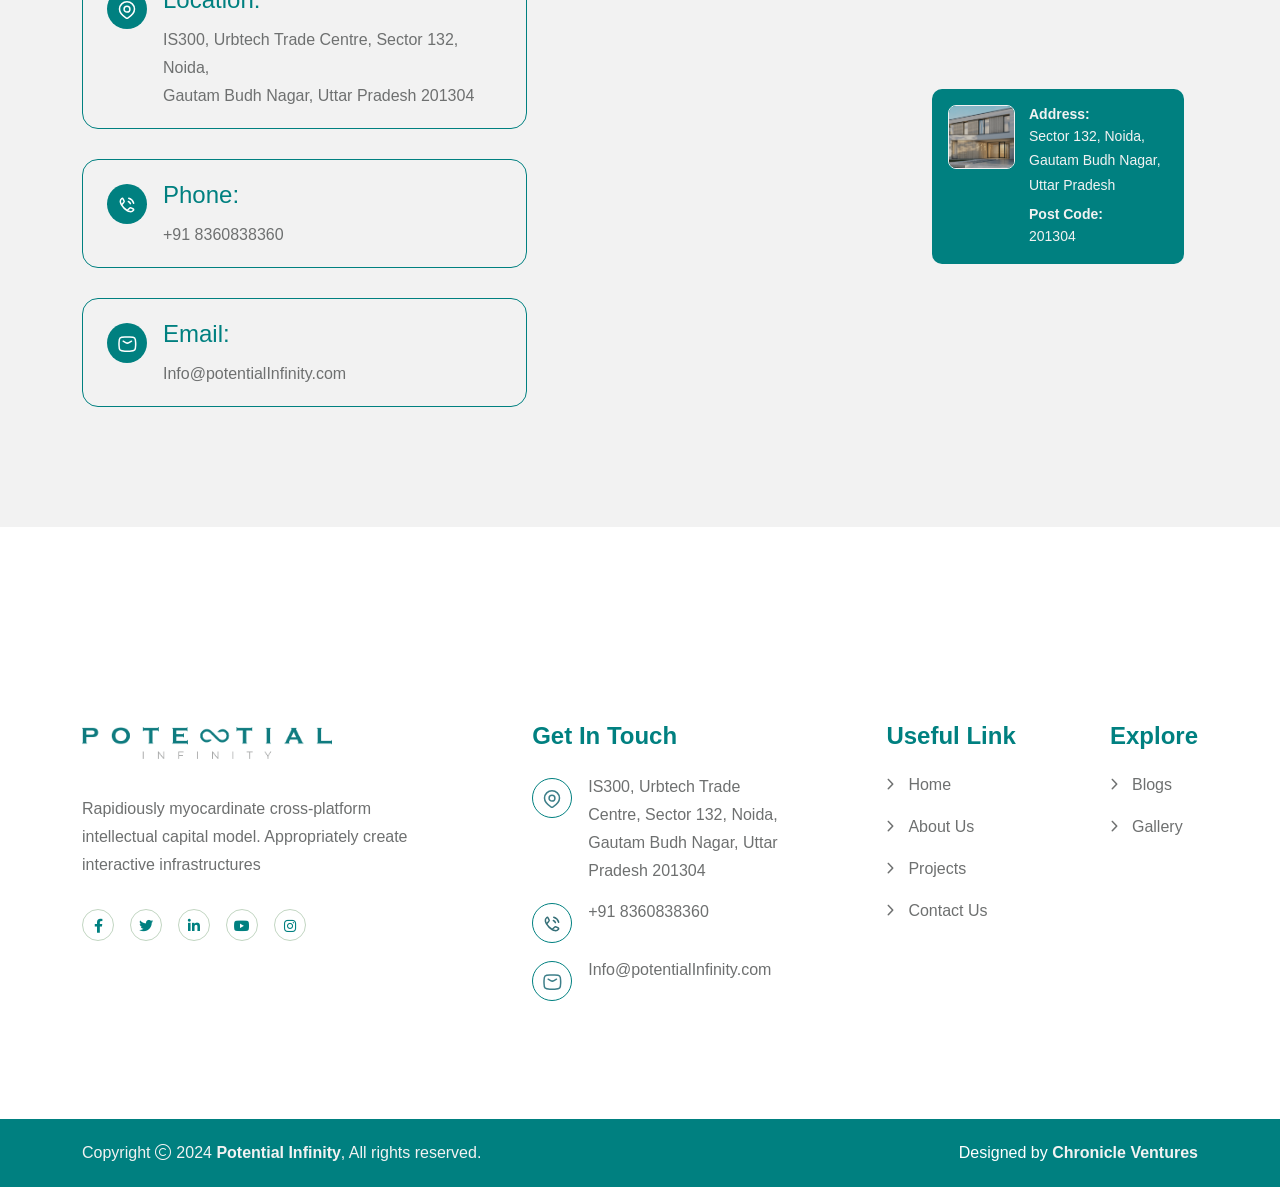
==== commit 9e01fb19: "update" ====
--- a/index.html
+++ b/index.html
@@ -6,11 +6,23 @@
 <head>
     <meta charset="utf-8">
     <meta http-equiv="x-ua-compatible" content="ie=edge">
-    <title>Potential Infinity</title>
+    <title>Discover Your Perfect Home in Vrindavan | Potential Infinity</title>
     <meta name="author" content="Potential Infinity">
-    <meta name="description" content="Potential Infinity - Real Estate Apartment">
-    <meta name="keywords" content="Potential Infinity - Real Estate Apartment Complex HTML Template">
+    <meta name="description" content="Explore top real estate in Vrindavan with our expert agency. Whether for a peaceful home, profitable investment, or commercial property, we offer comprehensive services tailored to your needs.">
+    <meta name="keywords" content="best real estate agency near me, top real estate agency vrindavan, property agents in vrindavan,govardhan, barsana, real estate services Vrindavan, real estate agency, property for sale, property for rent, homes for sale, apartments for rent, commercial properties, residential properties">
     <meta name="robots" content="INDEX,FOLLOW">
+ 
+    <link rel="canonical" href="https://potentialinfinity.com/">
+
+     <!-- Google tag (gtag.js) -->
+
+
+
+
+     <!-- Google tag end -->
+
+     
+    
 
     <!-- Mobile Specific Metas -->
     <meta name="viewport" content="width=device-width, initial-scale=1, shrink-to-fit=no">
@@ -109,7 +121,7 @@
             <div class="th-mobile-menu">
                 <ul>
                     <li>
-                        <a href="index.html">
+                        <a href="index.html" class="active">
                             Home
                         </a>
                         
@@ -130,7 +142,7 @@
                         
                     </li>
                     <li>
-                        <a href="#">
+                        <a href="gallery.html">
                             Gallery
                         </a>
                         
@@ -163,7 +175,7 @@
                             <nav class="main-menu d-none d-lg-inline-block">
                                 <ul>
                                     <li>
-                                        <a href="index.html">
+                                        <a href="index.html" class="active">
                                             Home
                                         </a>
                                         
@@ -183,7 +195,7 @@
                                         </a>
                                     </li>
                                     <li>
-                                        <a href="#">
+                                        <a href="gallery.html">
                                             Gallery
                                         </a>
                                     </li>
@@ -233,6 +245,87 @@
                                     <div class="hero-style2">
                                         <h2 class="hero-title">
                                             <span class="title1" data-ani="slideinup" data-ani-delay="0.4s">
+                                                Expert Guidance,</span>
+                                            <span class="title1" data-ani="slideinup" data-ani-delay="0.5s">
+                                                Hassle-Free Buying</span>
+                                        </h2>
+                                        <p class="hero-text" data-ani="slideinup" data-ani-delay="0.6s">Navigating the real estate market can be overwhelming. Let our experienced team guide you through every step, ensuring a smooth, hassle-free property-buying process. From finding your dream home to handling all the paperwork, we're here to assist you every step of the way.</p>
+                                        <div class="btn-wrap" data-ani="slideinup" data-ani-delay="0.7s">
+                                            <a href="contact.html" class="th-btn style2 th-btn-icon">Request A Visit</a>
+
+                                        </div>
+                                    </div>
+                                </div>
+                            </div>
+                        </div>
+
+                    </div>
+                    <div class="swiper-slide">
+                        <div class="hero-inner">
+                            <div class="row gx-60 gy-50">
+                                <div class="col-xl-5">
+                                    <div class="hero-thumb2-1">
+                                        <img src="assets/img/hero/hero_thumb_2_2.jpg" alt="img">
+                                    </div>
+                                </div>
+                                <div class="col-xl-7">
+                                    <div class="hero-style2">
+                                        <h2 class="hero-title">
+                                            <span class="title1" data-ani="slideinup" data-ani-delay="0.4s">
+                                                Experience a Seamless &</span>
+                                            <span class="title1" data-ani="slideinup" data-ani-delay="0.5s">
+                                                Satisfying Property-Buying Process</span>
+                                        </h2>
+                                        <p class="hero-text" data-ani="slideinup" data-ani-delay="0.6s">We understand that buying a property is a significant investment. That's why we're committed to providing a seamless and satisfying experience. From initial consultation to closing, our dedicated team will work tirelessly to ensure your journey to homeownership is as smooth as possible.</p>
+                                        <div class="btn-wrap" data-ani="slideinup" data-ani-delay="0.7s">
+                                            <a href="contact.html" class="th-btn style2 th-btn-icon">Request A Visit</a>
+
+                                        </div>
+                                    </div>
+                                </div>
+                            </div>
+                        </div>
+
+                    </div>
+                    <div class="swiper-slide">
+                        <div class="hero-inner">
+                            <div class="row gx-60 gy-50">
+                                <div class="col-xl-5">
+                                    <div class="hero-thumb2-1">
+                                        <img src="assets/img/hero/hero_thumb_2_3.jpg" alt="img">
+                                    </div>
+                                </div>
+                                <div class="col-xl-7">
+                                    <div class="hero-style2">
+                                        <h2 class="hero-title">
+                                            <span class="title1" data-ani="slideinup" data-ani-delay="0.4s">
+                                                Your Perfect Vacation </span>
+                                            <span class="title1" data-ani="slideinup" data-ani-delay="0.5s">
+                                                Home is Waiting </span>
+                                        </h2>
+                                        <p class="hero-text" data-ani="slideinup" data-ani-delay="0.6s">Escape the hustle and bustle of city life and find your perfect vacation home in the serene and spiritual town of Vrindavan. Our luxurious villas offer the perfect blend of comfort, convenience, and tranquility, making them the ideal retreat for relaxation and rejuvenation.</p>
+                                        <div class="btn-wrap" data-ani="slideinup" data-ani-delay="0.7s">
+                                            <a href="contact.html" class="th-btn style2 th-btn-icon">Request A Visit</a>
+
+                                        </div>
+                                    </div>
+                                </div>
+                            </div>
+                        </div>
+
+                    </div>
+                    <!-- <div class="swiper-slide">
+                        <div class="hero-inner">
+                            <div class="row gx-60 gy-50">
+                                <div class="col-xl-5">
+                                    <div class="hero-thumb2-1">
+                                        <img src="assets/img/hero/hero_thumb_2_1.jpg" alt="img">
+                                    </div>
+                                </div>
+                                <div class="col-xl-7">
+                                    <div class="hero-style2">
+                                        <h2 class="hero-title">
+                                            <span class="title1" data-ani="slideinup" data-ani-delay="0.4s">
                                                 Discover Quality </span>
                                             <span class="title1" data-ani="slideinup" data-ani-delay="0.5s">
                                                 Living Space </span>
@@ -247,8 +340,8 @@
                             </div>
                         </div>
 
-                    </div>
-                    <div class="swiper-slide">
+                    </div> -->
+                    <!-- <div class="swiper-slide">
                         <div class="hero-inner">
                             <div class="row gx-60 gy-50">
                                 <div class="col-xl-5">
@@ -274,8 +367,8 @@
                             </div>
                         </div>
 
-                    </div>
-                    <div class="swiper-slide">
+                    </div> -->
+                    <!-- <div class="swiper-slide">
                         <div class="hero-inner">
                             <div class="row gx-60 gy-50">
                                 <div class="col-xl-5">
@@ -301,88 +394,7 @@
                             </div>
                         </div>
 
-                    </div>
-                    <div class="swiper-slide">
-                        <div class="hero-inner">
-                            <div class="row gx-60 gy-50">
-                                <div class="col-xl-5">
-                                    <div class="hero-thumb2-1">
-                                        <img src="assets/img/hero/hero_thumb_2_1.jpg" alt="img">
-                                    </div>
-                                </div>
-                                <div class="col-xl-7">
-                                    <div class="hero-style2">
-                                        <h2 class="hero-title">
-                                            <span class="title1" data-ani="slideinup" data-ani-delay="0.4s">
-                                                Discover Quality </span>
-                                            <span class="title1" data-ani="slideinup" data-ani-delay="0.5s">
-                                                Living Space </span>
-                                        </h2>
-                                        <p class="hero-text" data-ani="slideinup" data-ani-delay="0.6s">We aim to build contemporary homes whose beauty perishes in the delicate touches of minutiae lines and shapes. Within our plan, we endowed Villa with interestingly high-contrast spatial experiences.</p>
-                                        <div class="btn-wrap" data-ani="slideinup" data-ani-delay="0.7s">
-                                            <a href="contact.html" class="th-btn style2 th-btn-icon">Request A Visit</a>
-
-                                        </div>
-                                    </div>
-                                </div>
-                            </div>
-                        </div>
-
-                    </div>
-                    <div class="swiper-slide">
-                        <div class="hero-inner">
-                            <div class="row gx-60 gy-50">
-                                <div class="col-xl-5">
-                                    <div class="hero-thumb2-1">
-                                        <img src="assets/img/hero/hero_thumb_2_2.jpg" alt="img">
-                                    </div>
-                                </div>
-                                <div class="col-xl-7">
-                                    <div class="hero-style2">
-                                        <h2 class="hero-title">
-                                            <span class="title1" data-ani="slideinup" data-ani-delay="0.4s">
-                                                Make Dream </span>
-                                            <span class="title1" data-ani="slideinup" data-ani-delay="0.5s">
-                                                For Better Living </span>
-                                        </h2>
-                                        <p class="hero-text" data-ani="slideinup" data-ani-delay="0.6s">We aim to build contemporary homes whose beauty perishes in the delicate touches of minutiae lines and shapes. Within our plan, we endowed Villa with interestingly high-contrast spatial experiences.</p>
-                                        <div class="btn-wrap" data-ani="slideinup" data-ani-delay="0.7s">
-                                            <a href="contact.html" class="th-btn style2 th-btn-icon">Request A Visit</a>
-
-                                        </div>
-                                    </div>
-                                </div>
-                            </div>
-                        </div>
-
-                    </div>
-                    <div class="swiper-slide">
-                        <div class="hero-inner">
-                            <div class="row gx-60 gy-50">
-                                <div class="col-xl-5">
-                                    <div class="hero-thumb2-1">
-                                        <img src="assets/img/hero/hero_thumb_2_3.jpg" alt="img">
-                                    </div>
-                                </div>
-                                <div class="col-xl-7">
-                                    <div class="hero-style2">
-                                        <h2 class="hero-title">
-                                            <span class="title1" data-ani="slideinup" data-ani-delay="0.4s">
-                                                We Craft The </span>
-                                            <span class="title1" data-ani="slideinup" data-ani-delay="0.5s">
-                                                Future Dewelling </span>
-                                        </h2>
-                                        <p class="hero-text" data-ani="slideinup" data-ani-delay="0.6s">We aim to build contemporary homes whose beauty perishes in the delicate touches of minutiae lines and shapes. Within our plan, we endowed Villa with interestingly high-contrast spatial experiences.</p>
-                                        <div class="btn-wrap" data-ani="slideinup" data-ani-delay="0.7s">
-                                            <a href="contact.html" class="th-btn style2 th-btn-icon">Request A Visit</a>
-
-                                        </div>
-                                    </div>
-                                </div>
-                            </div>
-                        </div>
-
-                    </div>
+                    </div> -->
                 </div>
             </div>
 
@@ -545,7 +557,7 @@
                 <div class="col-xl-5">
                     <div class="title-area mb-32">
                         <h1 class="sec-title style2" style="font-size: 3rem;">About Us</h1>
-                        <p class="sec-text">We are a real estate firm with over 20 years of expertise, and our main goal is to provide amazing locations to our partners and clients. Within the luxury real estate market, our agency offers customized solutions. We are a real estate firm with over 20 years of expertise. Our main goal is to provide amazing locations to our partners and clients.</p>
+                        <p class="sec-text">At Potential Infinity, we're your partner in finding the perfect home. With years of experience and a deep understanding of the local market, we're dedicated to providing exceptional service and ensuring a hassle-free property-buying process. From luxurious villas in Vrindavan to prime residential plots, we offer a wide range of options to suit your needs. Trust us to guide you every step of the way and help you find your dream home.</p>
                     </div>
                     <div class="about-wrap2">
                         <div class="checklist style2">
@@ -562,7 +574,7 @@
                             </div>
                             <div class="btn-content">
                                 <h6 class="btn-title">Call Us 24/7</h6>
-                                <span class="btn-text"><a href="tel:0123456789">+01 234 56789</a></span>
+                                <span class="btn-text"><a href="tel:+91 8360838360">+91 8360838360</a></span>
                             </div>
                         </div>
                     </div>
@@ -591,24 +603,24 @@
             <div class="row justify-content-between align-items-center">
                 <div class="col-lg-6">
                     <div class="title-area">
-                        <h2 class="sec-title">Take A Look At Our Services</h2>
+                        <h2 class="sec-title">Take A Look At Our Projects</h2>
                         <p class="sec-text">We are a real estate firm with over 20 years of expertise, and our main goal is to provide amazing locations to our partners and clients. Within the luxury real estate market, our agency offers customized solutions.</p>
                     </div>
                 </div>
                 <div class="col-auto">
                     <div class="sec-btn">
-                        <a href="service.html" class="th-btn style2 th-btn-icon">Browse All Services</a>
-                    </div>
-                </div>
-            </div>
-            <div class="swiper th-slider" data-slider-options='{"breakpoints":{"0":{"slidesPerView":1},"576":{"slidesPerView":"1"},"768":{"slidesPerView":"2"},"992":{"slidesPerView":"2"},"1200":{"slidesPerView":"3"}}}'>
+                        <a href="projects.html" class="th-btn style2 th-btn-icon">Browse Our Projects</a>
+                    </div>
+                </div>
+            </div>
+            <div class="swiper th-slider" data-slider-options='{"breakpoints":{"0":{"slidesPerView":1},"576":{"slidesPerView":"1"},"768":{"slidesPerView":"2"},"992":{"slidesPerView":"2"},"1200":{"slidesPerView":"2"}}}'>
                 <div class="swiper-wrapper">
                     <div class="swiper-slide">
                         <div class="service-card style2">
-                            <div class="service-card-icon">
+                            <!-- <div class="service-card-icon">
                                 <img src="assets/img/icon/service-icon2-1.svg" alt="Icon">
-                            </div>
-                            <h3 class="box-title"><a href="property-details.html">Property Valuation</a></h3>
+                            </div> -->
+                            <h3 class="box-title"><a href="property-details.html">Residential Plots</a></h3>
                             <p class="box-text">All-inclusive real estate services to facilitate the easy and confident purchase, sale, and management of your properties.</p>
                             <div class="service-img img-shine">
                                 <img src="assets/img/service/1-1.png" alt="img">
@@ -617,17 +629,17 @@
                     </div>
                     <div class="swiper-slide">
                         <div class="service-card style2">
-                            <div class="service-card-icon">
+                            <!-- <div class="service-card-icon">
                                 <img src="assets/img/icon/service-icon2-2.svg" alt="Icon">
-                            </div>
-                            <h3 class="box-title"><a href="property-details.html">Property Management</a></h3>
+                            </div> -->
+                            <h3 class="box-title"><a href="property-details.html">Villas</a></h3>
                             <p class="box-text">All-inclusive real estate services to facilitate the easy and confident purchase, sale, and management of your properties.</p>
                             <div class="service-img img-shine">
                                 <img src="assets/img/service/1-2.png" alt="img">
                             </div>
                         </div>
                     </div>
-                    <div class="swiper-slide">
+                    <!-- <div class="swiper-slide">
                         <div class="service-card style2">
                             <div class="service-card-icon">
                                 <img src="assets/img/icon/service-icon2-3.svg" alt="Icon">
@@ -638,7 +650,7 @@
                                 <img src="assets/img/service/1-3.png" alt="img">
                             </div>
                         </div>
-                    </div>
+                    </div> -->
                 </div>
             </div>
         </div>
@@ -952,8 +964,6 @@
 
 
 
-
-
 <!--==============================
 Testimonial Area  
 ==============================-->
@@ -1148,8 +1158,8 @@
                             </div>
                             <div class="team-card-content">
                                 <div class="media-left">
-                                    <h3 class="box-title"><a href="team-details.html">Janny Wilson</a></h3>
-                                    <span class="team-desig">Property Expert</span>
+                                    <h3 class="box-title"><a href="team-details.html">Mr. Manuj Khandelwal</a></h3>
+                                    <span class="team-desig">Founder, Director Finance</span>
                                 </div>
                                 <a class="icon-btn" href="tel:09876543210"><img src="assets/img/icon/phone.svg" alt="img"></a>
                             </div>
@@ -1176,8 +1186,8 @@
                             </div>
                             <div class="team-card-content">
                                 <div class="media-left">
-                                    <h3 class="box-title"><a href="team-details.html">Andrew Richard</a></h3>
-                                    <span class="team-desig">Property Expert</span>
+                                    <h3 class="box-title"><a href="team-details.html">Mr. Rajat Taxali</a></h3>
+                                    <span class="team-desig">Co-Founder, Director of Marketing & Legal</span>
                                 </div>
                                 <a class="icon-btn" href="tel:09876543210"><img src="assets/img/icon/phone.svg" alt="img"></a>
                             </div>
@@ -1185,7 +1195,7 @@
                     </div>
 
                     <!-- Single Item -->
-                    <div class="swiper-slide">
+                    <!-- <div class="swiper-slide">
                         <div class="th-team team-card style2">
                             <div class="img-wrap">
                                 <div class="team-img">
@@ -1210,7 +1220,7 @@
                                 <a class="icon-btn" href="tel:09876543210"><img src="assets/img/icon/phone.svg" alt="img"></a>
                             </div>
                         </div>
-                    </div>
+                    </div> -->
 
                     <!-- Single Item -->
                     <div class="swiper-slide">
@@ -1232,8 +1242,8 @@
                             </div>
                             <div class="team-card-content">
                                 <div class="media-left">
-                                    <h3 class="box-title"><a href="team-details.html">Janny Wilson</a></h3>
-                                    <span class="team-desig">Property Expert</span>
+                                    <h3 class="box-title"><a href="team-details.html">Mr. Vidura Gupta</a></h3>
+                                    <span class="team-desig">Director of Sales</span>
                                 </div>
                                 <a class="icon-btn" href="tel:09876543210"><img src="assets/img/icon/phone.svg" alt="img"></a>
                             </div>
@@ -1241,7 +1251,7 @@
                     </div>
 
                     <!-- Single Item -->
-                    <div class="swiper-slide">
+                    <!-- <div class="swiper-slide">
                         <div class="th-team team-card style2">
                             <div class="img-wrap">
                                 <div class="team-img">
@@ -1266,10 +1276,10 @@
                                 <a class="icon-btn" href="tel:09876543210"><img src="assets/img/icon/phone.svg" alt="img"></a>
                             </div>
                         </div>
-                    </div>
+                    </div> -->
 
                     <!-- Single Item -->
-                    <div class="swiper-slide">
+                    <!-- <div class="swiper-slide">
                         <div class="th-team team-card style2">
                             <div class="img-wrap">
                                 <div class="team-img">
@@ -1294,12 +1304,12 @@
                                 <a class="icon-btn" href="tel:09876543210"><img src="assets/img/icon/phone.svg" alt="img"></a>
                             </div>
                         </div>
-                    </div>
-
-                </div>
-            </div>
-            <button data-slider-prev="#teamSlider2" class="slider-arrow slider-prev"><img src="assets/img/icon/arrow-left.svg" alt=""></button>
-            <button data-slider-next="#teamSlider2" class="slider-arrow slider-next"><img src="assets/img/icon/arrow-right.svg" alt=""></button>
+                    </div> -->
+
+                </div>
+            </div>
+            <!-- <button data-slider-prev="#teamSlider2" class="slider-arrow slider-prev"><img src="assets/img/icon/arrow-left.svg" alt=""></button>
+            <button data-slider-next="#teamSlider2" class="slider-arrow slider-next"><img src="assets/img/icon/arrow-right.svg" alt=""></button> -->
         </div>
     </div>
 </section>
@@ -1308,7 +1318,7 @@
 <!--==============================
 Client Area  
 ==============================-->
-    <div class="client-area-1 space overflow-hidden">
+    <!-- <div class="client-area-1 space overflow-hidden">
         <div class="container">
             <h2 class="our-clients">Our Clients</h2>
             <div class="slider-area client-slider1">
@@ -1390,7 +1400,7 @@
                 </div>
             </div>
         </div>
-    </div>
+    </div> -->
     
 <!--==============================
 Appointment Area   
@@ -1602,8 +1612,8 @@
                     </div>
                     <div class="about-contact-details">
                         <h6 class="about-contact-details-title">Location:</h6>
-                        <p class="about-contact-details-text">1403 Washington Ave, New</p>
-                        <p class="about-contact-details-text">ns, LA 70130 United States</p>
+                        <p class="about-contact-details-text">IS300, Urbtech Trade Centre, Sector 132, Noida,</p>
+                        <p class="about-contact-details-text">Gautam Budh Nagar, Uttar Pradesh 201304</p>
                     </div>
                 </div>
                 <div class="about-contact-grid1">
@@ -1612,8 +1622,8 @@
                     </div>
                     <div class="about-contact-details">
                         <h6 class="about-contact-details-title">Phone:</h6>
-                        <p class="about-contact-details-text"><a href="tel:001234567890" style="color: #6E7070;">+00 123 456 7890</a></p>
-                        <p class="about-contact-details-text"><a href="tel:001234567890" style="color: #6E7070;">+00 987 654 3210</a></p>
+                        <p class="about-contact-details-text"><a href="tel:+91 8360838360" style="color: #6E7070;">+91 8360838360</a></p>
+                        <!-- <p class="about-contact-details-text"><a href="tel:001234567890" style="color: #6E7070;">+00 987 654 3210</a></p> -->
                     </div>
                 </div>
                 <div class="about-contact-grid1">
@@ -1622,8 +1632,8 @@
                     </div>
                     <div class="about-contact-details">
                         <h6 class="about-contact-details-title">Email:</h6>
-                        <p class="about-contact-details-text"><a href="mailto:infomailrealar@gmail.com" style="color: #6E7070;">infomailrealar@gmail.com</a></p>
-                        <p class="about-contact-details-text"><a href="mailto:supportmail01@gmail.com" style="color: #6E7070;">supportmail01@gmail.com</a></p>
+                        <p class="about-contact-details-text"><a href="mailto:Info@potentialInfinity.com" style="color: #6E7070;">Info@potentialInfinity.com</a></p>
+                        <!-- <p class="about-contact-details-text"><a href="mailto:supportmail01@gmail.com" style="color: #6E7070;">supportmail01@gmail.com</a></p> -->
                     </div>
                 </div>
             </div>
@@ -1639,9 +1649,9 @@
             </div>
             <div class="media-body">
                 <h4 class="title" style="color: #f2f2f2;">Address:</h4>
-                <p class="text">Brooklyn, New York 11233, United States</p>
+                <p class="text">Sector 132, Noida, Gautam Budh Nagar, Uttar Pradesh</p>
                 <h4 class="title" style="color: #f2f2f2;">Post Code:</h4>
-                <p class="text">12345</p>
+                <p class="text">201304</p>
             </div>
         </div>
     </div>
@@ -1687,8 +1697,8 @@
                                     <div class="info-box_text">
                                         <div class="icon"><img src="assets/img/icon/location-dot.svg" alt="img"></div>
                                         <div class="details">
-                                            <p>789 Inner Lane, Holy park,</p>
-                                            <p>California, USA</p>
+                                            <p>IS300, Urbtech Trade Centre, Sector 132, Noida,</p>
+                                            <p>Gautam Budh Nagar, Uttar Pradesh 201304</p>
                                         </div>
                                     </div>
                                     <div class="info-box_text">
@@ -1696,8 +1706,8 @@
                                             <img src="assets/img/icon/phone.svg" alt="img">
                                         </div>
                                         <div class="details">
-                                            <p><a href="tel:+0123456789" class="info-box_link">+01 234 567 890</a></p>
-                                            <p><a href="tel:+09876543210" class="info-box_link">+09 876 543 210</a></p>
+                                            <p><a href="tel:+91 8360838360" class="info-box_link">+91 8360838360</a></p>
+                                            <!-- <p><a href="tel:+09876543210" class="info-box_link">+09 876 543 210</a></p> -->
                                         </div>
                                     </div>
                                     <div class="info-box_text">
@@ -1705,8 +1715,8 @@
                                             <img src="assets/img/icon/envelope.svg" alt="img">
                                         </div>
                                         <div class="details">
-                                            <p><a href="mailto:mailinfo00@realar.com" class="info-box_link">mailinfo00@realar.com</a></p>
-                                            <p><a href="mailto:support24@realar.com" class="info-box_link">support24@realar.com</a></p>
+                                            <p><a href="mailto:Info@potentialInfinity.com" class="info-box_link">Info@potentialInfinity.com</a></p>
+                                            <!-- <p><a href="mailto:support24@realar.com" class="info-box_link">support24@realar.com</a></p> -->
                                         </div>
                                     </div>
                                 </div>
@@ -1717,7 +1727,7 @@
                                 <h3 class="widget_title">Useful Link</h3>
                                 <div class="menu-all-pages-container">
                                     <ul class="menu">
-                                        <li><a href="index.html">Home</a></li>
+                                        <li><a href="index.html" class="active">Home</a></li>
                                         <li><a href="about.html">About Us</a></li>
                                         <li><a href="projects.html">Projects</a></li>
                                         <!-- <li><a href="blog.html">Blogs</a></li> -->
@@ -1732,7 +1742,7 @@
                                 <div class="menu-all-pages-container">
                                     <ul class="menu">
                                         <li><a href="blog.html">Blogs</a></li>
-                                        <li><a href="#">Gallery</a></li>
+                                        <li><a href="gallery.html">Gallery</a></li>
                                         <!-- <li><a href="property.html">All Projects</a></li>
                                         <li><a href="about.html">Our Process</a></li>
                                         <li><a href="contact.html">Neighborhood</a></li> -->
--- a/assets/css/style.css
+++ b/assets/css/style.css
@@ -2278,12 +2278,12 @@
   color: var(--theme-color);
 }
 .slider-arrow.style2 {
-  border: 1px solid var(--white-color);
+  border: 1px solid #fff;
   --icon-size: 48px;
   line-height: 46px;
 }
 .slider-arrow.style2:hover {
-  background: var(--title-dark);
+  background: var(--theme-color2);
   color: var(--white-color);
 }
 .slider-arrow.style2:hover img {
@@ -2291,13 +2291,14 @@
 }
 .slider-arrow.style3 {
   border: 1px solid var(--white-color);
-  background: var(--white-color);
+  background: #fff;
   --icon-size: 48px;
   line-height: 46px;
 }
 .slider-arrow.style3:hover {
-  background: var(--theme-color);
-  color: var(--white-color);
+  background: var(--theme-color2);
+  border: 1px solid #fff;
+  color: #fff;
 }
 .slider-arrow.style3:hover img {
   filter: grayscale(9) invert(1);
@@ -3074,8 +3075,9 @@
   color: var(--theme-color2);
 }
 .th-btn.style-border3:hover.th-btn-icon:after {
-  filter: none;
-  color: #000000;
+  /* filter: none;
+  color: #000000; */
+  filter: hue-rotate(140deg) brightness(1.2) saturate(1.5);
 }
 .th-btn.style-border3:hover .btn-icon {
   filter: none;
@@ -3267,7 +3269,7 @@
   --icon-size: 80px;
   font-size: 22px;
   background-color: rgba(28, 45, 55, 0.5);
-  color: var(--white-color);
+  color: #fff;
 }
 .play-btn.style4:before, .play-btn.style4:after {
   background: transparent;
@@ -13030,7 +13032,7 @@
 }
 .img-box3 .about-tag .play-btn i {
   line-height: 110px;
-  background: var(--light-color);
+  background: var(--theme-color2);
   --icon-font-size: 30px;
 }
 .img-box3 .about-tag .about-experience-tag {
@@ -14632,7 +14634,7 @@
   height: 28px;
 }
 .checklist li > i {
-  color: var(--theme-color);
+  color: var(--theme-color2);
   margin-top: 5px;
 }
 .checklist li:not(:last-child) {
@@ -17666,7 +17668,7 @@
   background: var(--theme-color2);
 }
 .property-page-single .property-meta a {
-  color: var(--theme-color);
+  color: var(--theme-color2);
   display: inline-flex;
   gap: 8px;
   align-items: center;
@@ -17675,17 +17677,17 @@
   font-size: 32px;
   font-weight: 600;
   letter-spacing: 0.02em;
-  color: var(--theme-color);
+  color: #0f0f0f;
 }
 .property-page-single p {
-  color: var(--theme-color);
+  color: #232323;
   font-size: 18px;
   line-height: 32px;
 }
 .property-page-single .property-grid-list {
   display: grid;
   grid-template-columns: repeat(5, 1fr);
-  background: var(--theme-color);
+  background: var(--theme-color2);
   border-radius: 8px;
   padding: 40px 45px;
   list-style: none;
@@ -17732,8 +17734,11 @@
   height: 44px;
   line-height: 39px;
   border-radius: 4px;
-  border: 1px solid rgba(164, 181, 186, 0.5);
+  border: 1px solid #f2f2f2;
   text-align: center;
+}
+.property-page-single .property-grid-list li .property-grid-list-icon img{
+  filter:  invert(0%) grayscale(0%) brightness(200%) contrast(200%);;
 }
 .property-page-single .property-grid-list li .property-grid-list-title {
   font-size: 14px;
@@ -17751,7 +17756,7 @@
 .property-page-single .checklist li {
   font-size: 16px;
   font-weight: 400;
-  color: var(--theme-color);
+  color: #232323;
 }
 .property-page-single .location-map {
   position: relative;
@@ -17895,11 +17900,11 @@
   font-size: 24px;
   font-weight: 600;
   margin-bottom: 35px;
-  color: var(--theme-color);
+  color: #000;
 }
 .property-grid-plan .property-grid-text {
   font-size: 18px;
-  color: var(--theme-color);
+  color: #232323;
   line-height: 1.777;
   margin-bottom: 0;
 }
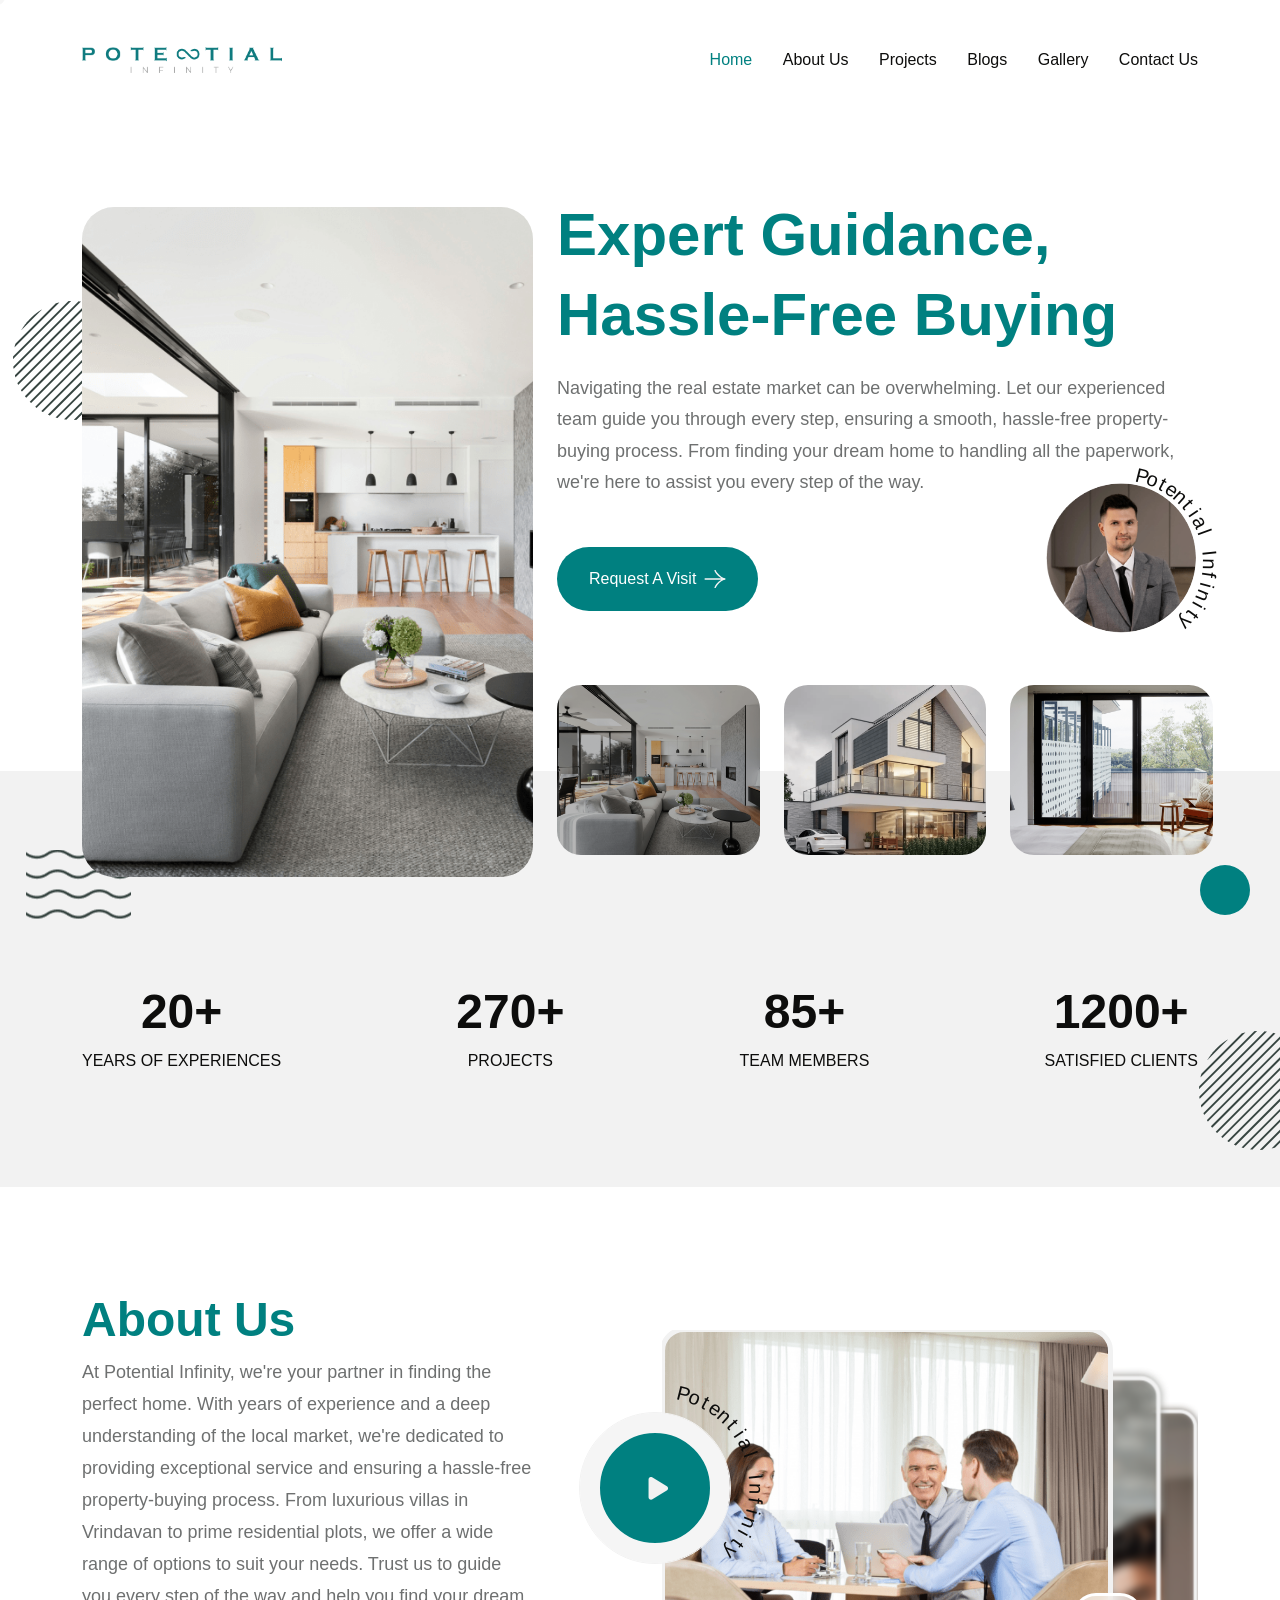
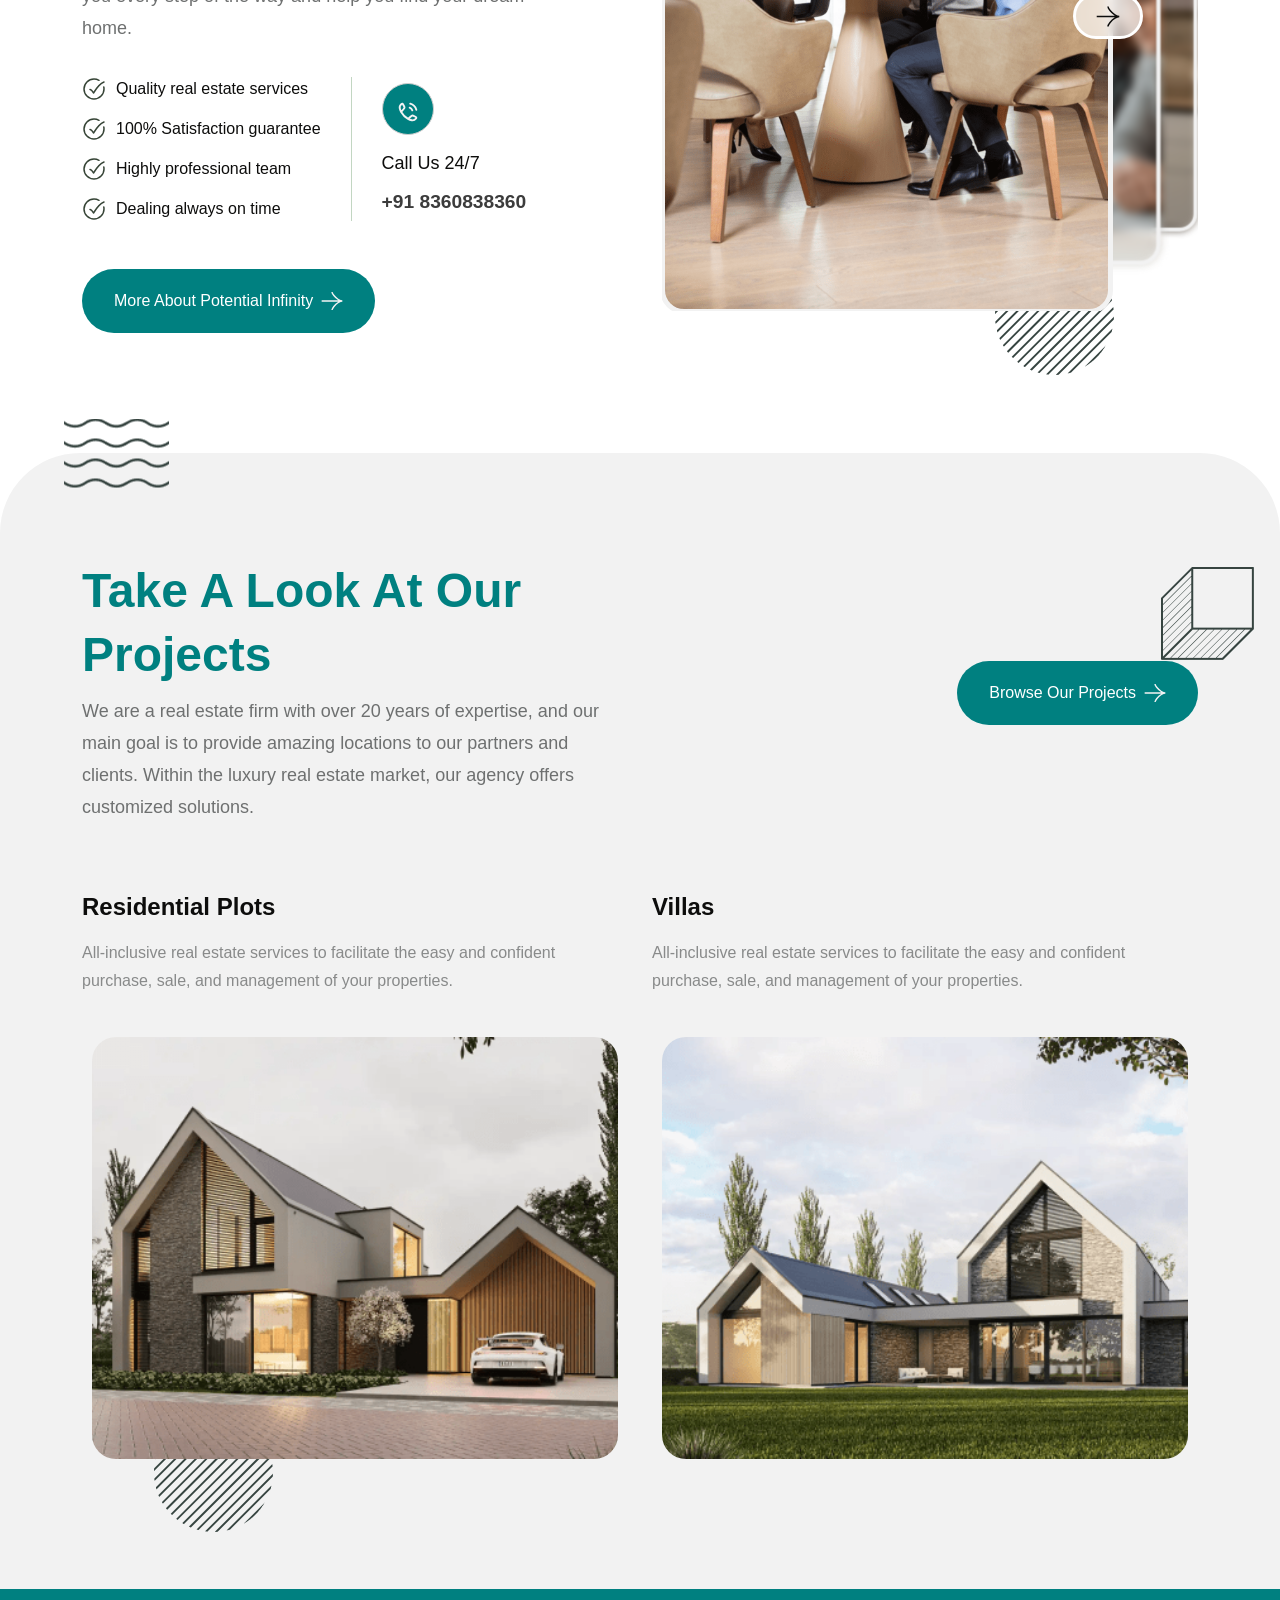
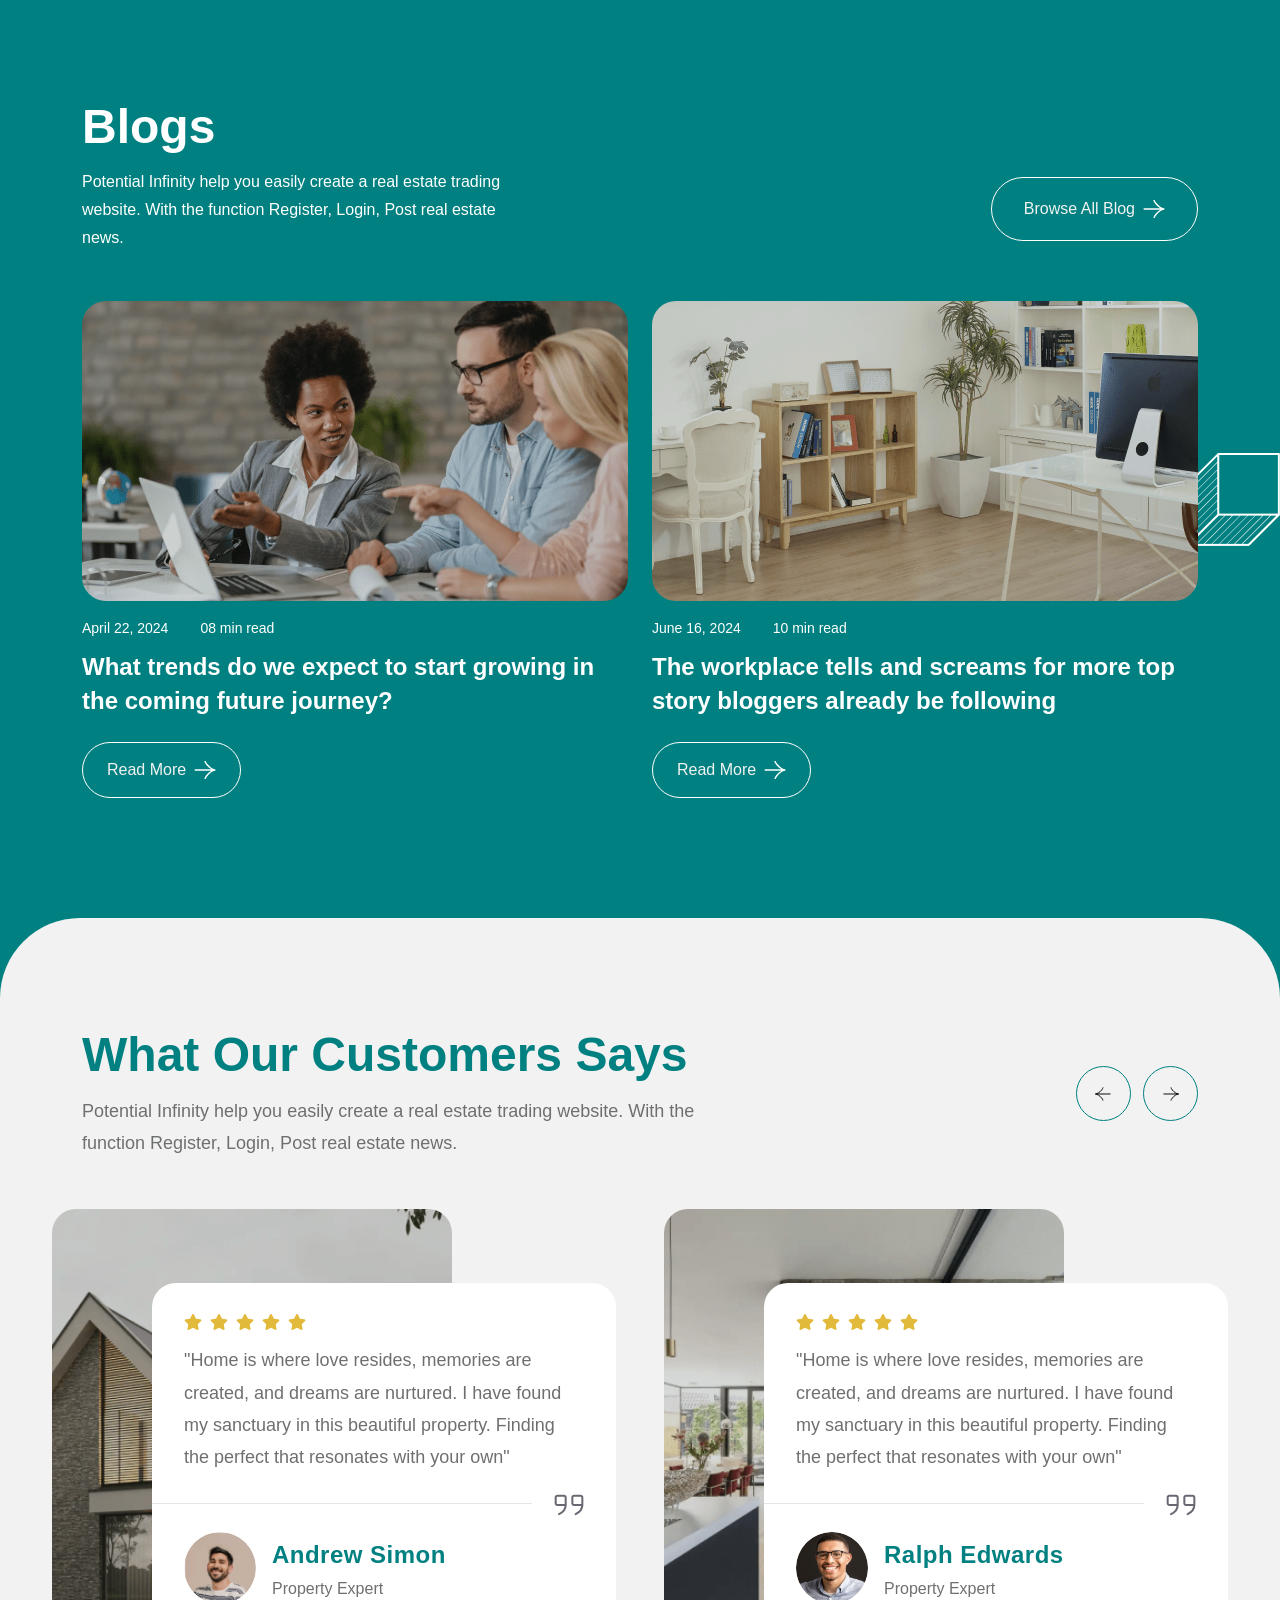
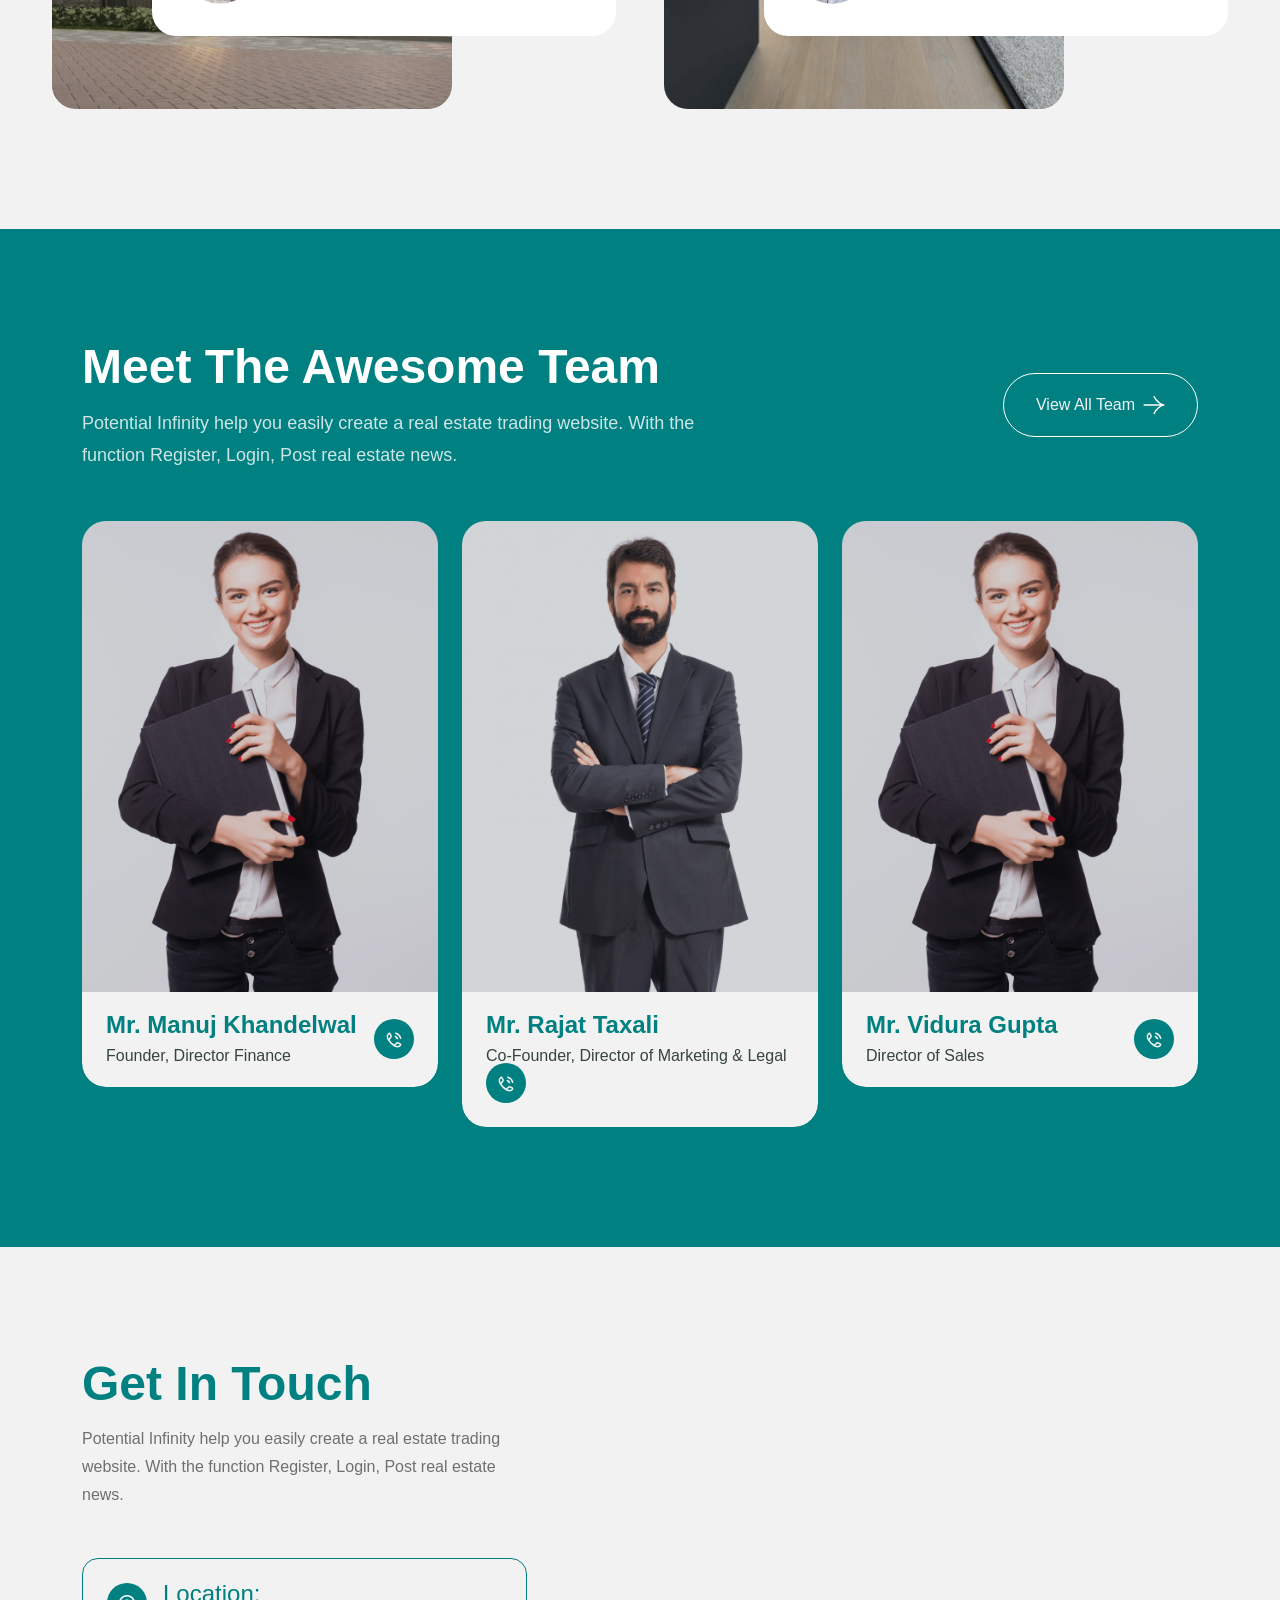
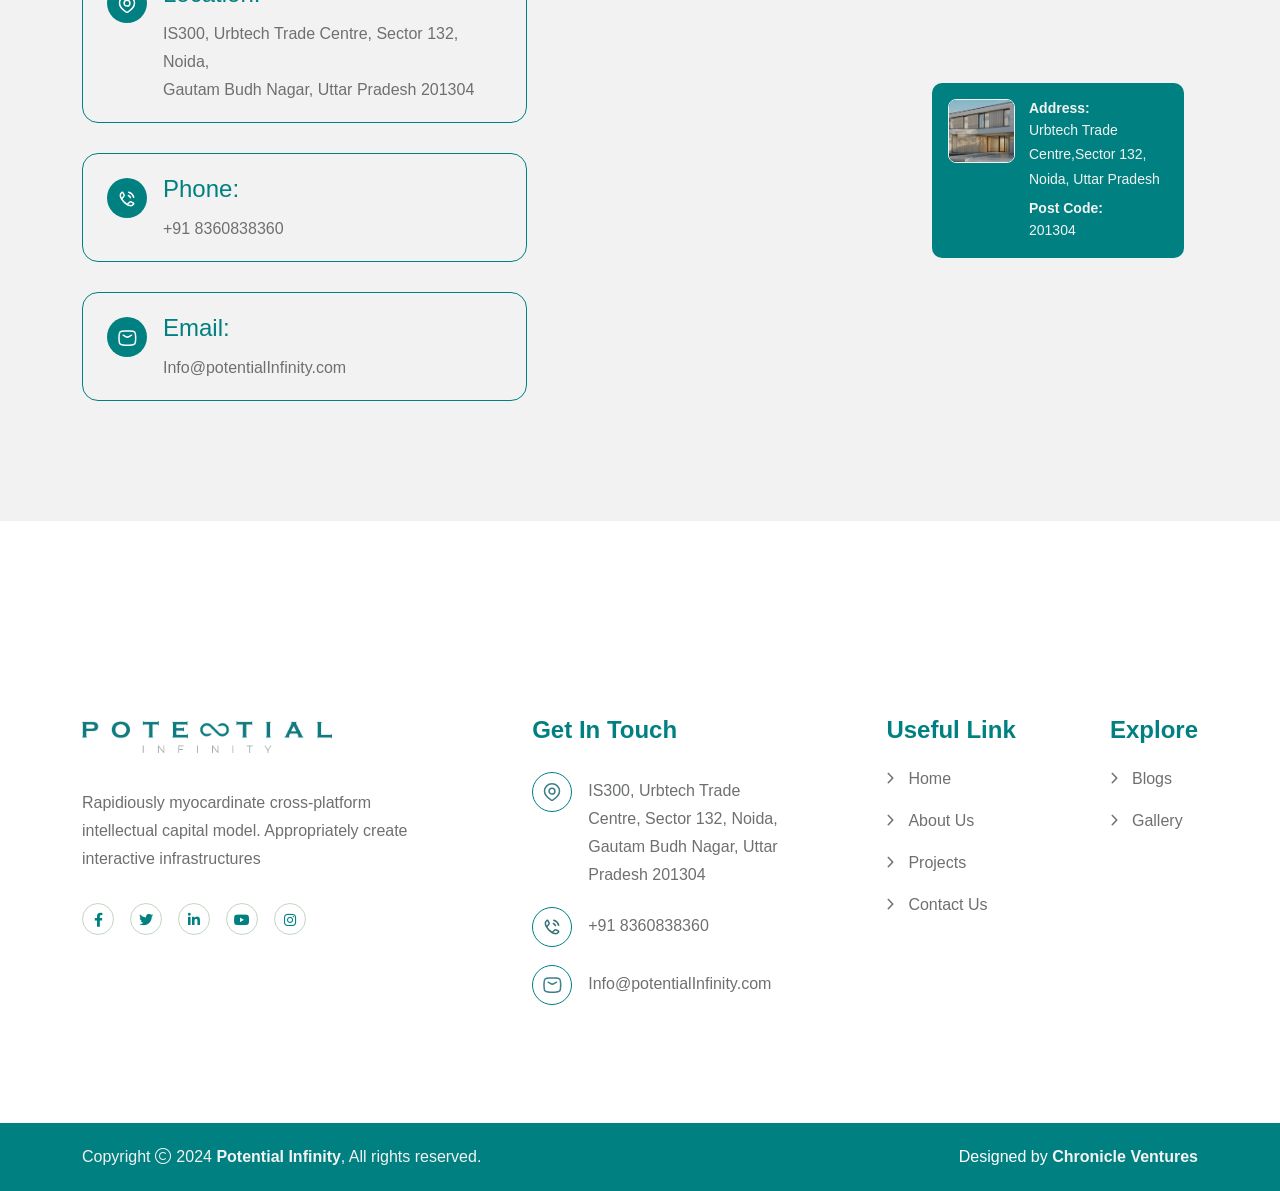
==== commit c9433832: "Add files via upload" ====
--- a/index.html
+++ b/index.html
@@ -1641,7 +1641,8 @@
     </div>
     <div class="location-map contact-sec-map">
         <div class="contact-map">
-            <iframe src="https://www.google.com/maps/embed?pb=!1m18!1m12!1m3!1d3644.7310056272386!2d89.2286059153658!3d24.00527418490799!2m3!1f0!2f0!3f0!3m2!1i1024!2i768!4f13.1!3m3!1m2!1s0x39fe9b97badc6151%3A0x30b048c9fb2129bc!2sAngfuztheme!5e0!3m2!1sen!2sbd!4v1651028958211!5m2!1sen!2sbd" allowfullscreen="" loading="lazy"></iframe>
+            <!-- <iframe src="https://www.google.com/maps/embed?pb=!1m18!1m12!1m3!1d3644.7310056272386!2d89.2286059153658!3d24.00527418490799!2m3!1f0!2f0!3f0!3m2!1i1024!2i768!4f13.1!3m3!1m2!1s0x39fe9b97badc6151%3A0x30b048c9fb2129bc!2sAngfuztheme!5e0!3m2!1sen!2sbd!4v1651028958211!5m2!1sen!2sbd" allowfullscreen="" loading="lazy"></iframe> -->
+            <iframe src="https://www.google.com/maps/embed?pb=!1m18!1m12!1m3!1d3505.7944451950634!2d77.37428686133543!3d28.515831539268834!2m3!1f0!2f0!3f0!3m2!1i1024!2i768!4f13.1!3m3!1m2!1s0x390ce627eaaaaaab%3A0x1683188e18dcfc43!2sUrbtech%20Trade%20Centre!5e0!3m2!1sen!2sbd!4v1726127206868!5m2!1sen!2sbd" allowfullscreen="" loading="lazy"></iframe>
         </div>
         <div class="location-map-address">
             <div class="thumb">
@@ -1649,7 +1650,7 @@
             </div>
             <div class="media-body">
                 <h4 class="title" style="color: #f2f2f2;">Address:</h4>
-                <p class="text">Sector 132, Noida, Gautam Budh Nagar, Uttar Pradesh</p>
+                <p class="text">Urbtech Trade Centre,Sector 132, Noida, Uttar Pradesh</p>
                 <h4 class="title" style="color: #f2f2f2;">Post Code:</h4>
                 <p class="text">201304</p>
             </div>
--- a/assets/css/style.css
+++ b/assets/css/style.css
@@ -2339,15 +2339,15 @@
 }
 .slider-arrow.style6 {
   border: 1px solid #fff;
-  background: transparent;
+  background: #fff;
   line-height: 53px;
   /* Medium devices */
 }
 .slider-arrow.style6 img {
-  filter: invert(1) contrast(9);
+  filter: invert(0) contrast(9);
 }
 .slider-arrow.style6:hover {
-  background: #000;
+  background: var(--theme-color2);
   /* border: 1px solid #000; */
 
 }
@@ -2727,6 +2727,13 @@
     padding: 0 20px;
   }
 }
+
+
+.th-header .menu-area .active{
+    color: var(--theme-color2);
+  }  
+
+
 /*=================================
     03. Utilities
 ==================================*/
@@ -2997,6 +3004,7 @@
 .th-btn.style-border.th-btn-icon:after {
   filter: brightness(0) grayscale(9) invert(2);
   /* color: var(--white-color); */
+  
   color: #fff;
   width: 22px;
   height: 22px;
@@ -3042,6 +3050,7 @@
 .th-btn.style-border2:hover {
   background: var(--theme-color2);
   color: #fff;
+  border: 1px solid #fff;
 }
 .th-btn.style-border2:hover.th-btn-icon:after {
   filter: brightness(0) grayscale(9) invert(2);
@@ -3072,7 +3081,8 @@
 }
 .th-btn.style-border3:hover {
   background: #fff;
-  color: var(--theme-color2);
+  /* color: var(--theme-color2); */
+  color: #000;
 }
 .th-btn.style-border3:hover.th-btn-icon:after {
   /* filter: none;
@@ -3214,8 +3224,9 @@
   height: var(--icon-size, 56px);
   line-height: var(--icon-size, 56px);
   text-align: center;
-  background-color: var(--white-color);
+  /* background-color: var(--white-color); */
   color: #f2f2f2;
+  background-color: var(--theme-color2);
   font-size: var(--icon-font-size, 1.4em);
   border-radius: 50%;
   z-index: 1;
@@ -6495,11 +6506,13 @@
  
 }
 .th-widget-contact .info-box_text .details {
-  margin-top: -0.3em;
+  /* margin-top: -0.3em; */
+  margin-top: 5px;
 }
 .th-widget-contact .info-box_text .details p {
   margin-bottom: 0;
 }
+
 .th-widget-contact .info-box_text a {
   color: inherit;
 }
@@ -9059,7 +9072,7 @@
 }
 .hero-style2 .hero-title {
   margin-bottom: 15px;
-  font-size: 72px;
+  font-size: 55px;
   font-weight: 600;
 }
 .hero-style2 .hero-text {
@@ -9497,7 +9510,7 @@
   margin-bottom: 30px;
   font-size: 80px;
   font-weight: 600;
-  color: var(--theme-color);
+  color: var(--theme-color2);
   /* Medium devices */
 }
 @media (max-width: 991px) {
@@ -9510,7 +9523,7 @@
 .error-subtitle {
   font-size: 32px;
   font-weight: 600;
-  color: var(--theme-color);
+  color: var(--theme-color2);
   /* Extra small devices */
 }
 @media (max-width: 575px) {
@@ -9522,7 +9535,8 @@
 .error-text {
   margin-bottom: 72px;
   font-size: 18px;
-  color: var(--theme-color);
+  /* color: var(--theme-color2); */
+  
   margin-left: auto;
   margin-right: auto;
   /* Extra small devices */
@@ -12604,7 +12618,10 @@
   color: var(--title-color);
 }
 .call-btn .btn-text a {
-  color: var(--title-color);
+  /* color: var(--title-color); */
+  color: #3c3c3c;
+  font-size: 1.2rem;
+  font-weight:none;
 }
 .call-btn .btn-text a:hover {
   /* color: var(--theme-color); */
@@ -13054,7 +13071,8 @@
     transform: translate(-50%, -50%);
     z-index: 1;
     text-align: center;
-    background: var(--white-color);
+    /* background: var(--white-color); */
+    background: transparent;
     padding: 60px;
     border-radius: 50%;
   }
@@ -13321,7 +13339,7 @@
   visibility: visible;
 }
 
-/* Team Card 2---------------------------------- */
+/* Team Card 2-------------------- */
 .team-slider2 .slider-arrow {
   --pos-x: -25px;
 }
@@ -13459,7 +13477,8 @@
   content: "";
   position: absolute;
   inset: 0;
-  background: rgba(28, 45, 55, 0.7);
+  /* background: rgba(28, 45, 55, 0.7); */
+  background: #00808078;
   -webkit-backdrop-filter: blur(5px);
           backdrop-filter: blur(5px);
   opacity: 0;
@@ -13550,8 +13569,8 @@
   color: #fff;
 }
 .team-card.style3 .th-social a:hover {
-  background: var(--white-color);
-  color: var(--theme-color);
+  background: #fff;
+  color: var(--theme-color2);
 }
 .team-card.style3:hover .img-wrap:after {
   opacity: 1;
@@ -17467,6 +17486,7 @@
   }
 }
 
+
 .property-card2 .property-card-thumb {
   overflow: hidden;
   border-radius: 24px;
@@ -17578,23 +17598,25 @@
     width: 100%;
   }
 }
-.property-card2 .property-card-title {
+.property-card2 .property-card-title a{
   font-size: 24px;
   font-weight: 600;
-  color: var(--theme-color);
+  color: var(--theme-color2);
   margin-bottom: 13px;
   margin-top: -0.3em;
 }
 .property-card2 .property-card-price {
   font-size: 16px;
   font-weight: 500;
-  color: var(--theme-color);
+  /* color: var(--theme-color2); */
+  color: rgb(122, 122, 122);
   margin-bottom: 11px;
 }
 .property-card2 .property-card-location {
   font-size: 16px;
   font-family: var(--title-font);
-  color: var(--theme-color);
+  /* color: var(--theme-color2); */
+  color: rgb(122, 122, 122);
   margin-bottom: -0.3em;
 }
 .property-card2:hover .property-card-thumb img {
@@ -19159,7 +19181,7 @@
 
 .space-extra,
 .space-extra-bottom {
-  padding-bottom: calc(var(--section-space) - 30px);
+  /* padding-bottom: calc(var(--section-space) - 30px); */
 }
 
 .space-extra2,
@@ -19201,4 +19223,69 @@
   .space-extra2-bottom {
     padding-bottom: 70px;
   }
-}/*# sourceMappingURL=style.css.map */+}/*# sourceMappingURL=style.css.map */
+
+
+
+.visit-gallery a{
+  color: var(--theme-color2);
+  content: "\27A0";
+  font-weight: bold;
+  
+}
+.visit-gallery a:hover{
+  animation-direction: normal;
+  color: #044f4f;
+}
+
+/* .projects-sec {
+  padding: 15px;
+} */
+
+.service-img {
+  position: relative;
+  overflow: hidden;
+  text-align: center;
+  margin: 10px;
+  cursor: pointer;
+  /* border: 1px #000; */
+  background-color: #d8d8d847;
+  
+}
+.service-img:hover{
+  box-shadow: 0 4px 8px 0 rgba(0, 0, 0, 0.2), 0 6px 20px 0 rgba(0, 0, 0, 0.19);
+}
+.service-img h5{
+  margin-top: 20px;
+}
+
+/* Add shine effect if required */
+.img-shine img {
+  transition: transform 0.3s ease;
+}
+
+.img-shine img:hover {
+  transform: scale(1.1);
+}
+
+/* Media queries for responsiveness */
+@media (max-width: 768px) {
+  .service-img {
+      margin-bottom: 15px;
+  }
+}
+
+@media (max-width: 576px) {
+  .service-img img {
+      width: 100%;
+  }
+}
+
+
+/* .property-page-single .page-content .projects-sec .service-img img{
+  
+} */
+
+.product-details .product-about{
+  margin-bottom: 50px;
+}
